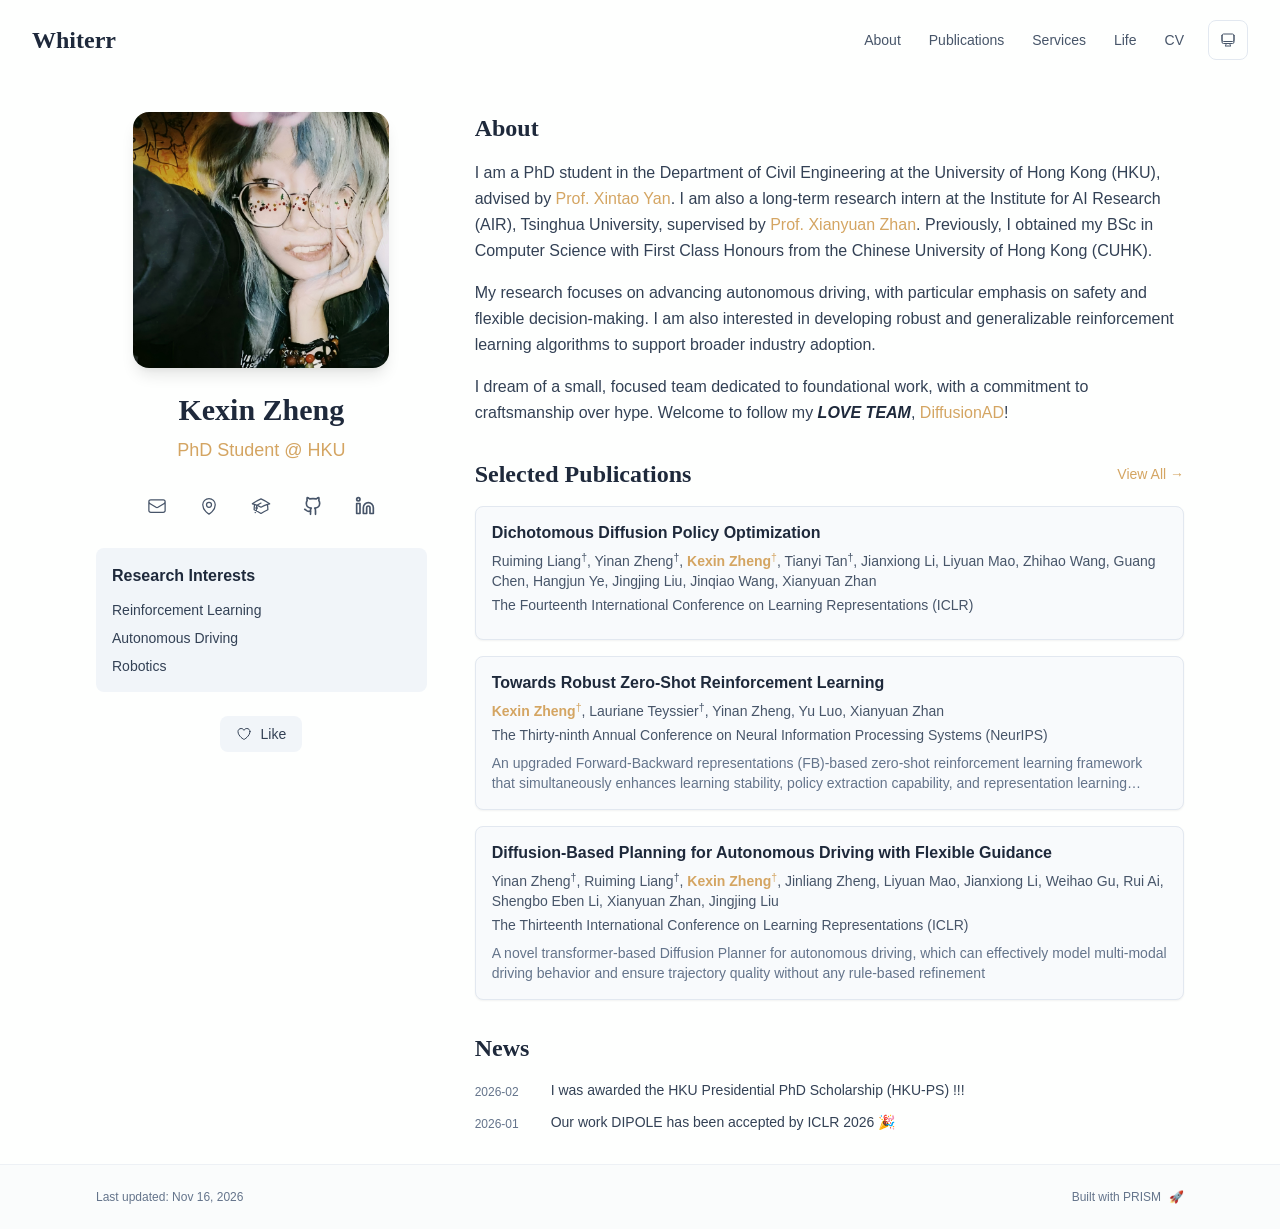
==== index.html @ 8adaeffc "init" ====
<!DOCTYPE html><html lang="en" class="scroll-smooth"><head><meta charSet="utf-8"/><meta name="viewport" content="width=device-width, initial-scale=1"/><link rel="preload" as="image" href="/bio.jpg"/><link rel="stylesheet" href="/_next/static/css/f048260d6eb30229.css" data-precedence="next"/><link rel="preload" as="script" fetchPriority="low" href="/_next/static/chunks/webpack-679b75d1c4c2027c.js"/><script src="/_next/static/chunks/4bd1b696-70b6d399998de86a.js" async=""></script><script src="/_next/static/chunks/684-5aaa8290a129f299.js" async=""></script><script src="/_next/static/chunks/main-app-18725a5e8043c5b7.js" async=""></script><script src="/_next/static/chunks/461-a9a5d7b05a71d978.js" async=""></script><script src="/_next/static/chunks/874-6cc630662f3664af.js" async=""></script><script src="/_next/static/chunks/291-e39730cc9327e39b.js" async=""></script><script src="/_next/static/chunks/app/layout-f47ed4cefe265c3a.js" async=""></script><script src="/_next/static/chunks/178-595a94b9af1e67b5.js" async=""></script><script src="/_next/static/chunks/748-bab9e6c54371ac96.js" async=""></script><script src="/_next/static/chunks/app/page-bff15edcacf4b5e6.js" async=""></script><link rel="icon" href="/kkd.jpg" type="image/svg+xml"/><link rel="dns-prefetch" href="https://jialeliu.com"/><link rel="preconnect" href="https://jialeliu.com" crossorigin=""/><link rel="preload" as="font" type="font/woff2" href="https://jialeliu.com/fonts/georgiab.woff2" crossorigin=""/><script>
              try {
                const theme = localStorage.getItem('theme-storage');
                const parsed = theme ? JSON.parse(theme) : null;
                const setting = parsed?.state?.theme || 'system';
                const prefersDark = typeof window !== 'undefined' && window.matchMedia && window.matchMedia('(prefers-color-scheme: dark)').matches;
                const effective = setting === 'dark' ? 'dark' : (setting === 'light' ? 'light' : (prefersDark ? 'dark' : 'light'));
                var root = document.documentElement;
                root.classList.add(effective);
                root.setAttribute('data-theme', effective);
              } catch (e) {
                var root = document.documentElement;
                root.classList.add('light');
                root.setAttribute('data-theme', 'light');
              }
            </script><script>
    try {
      const cfg = {"enabled":false,"locales":["en"],"defaultLocale":"en","mode":"fixed","fixedLocale":"en","persist":false,"switcher":false,"labels":{"en":"English"}};
      const storageKey = 'locale-storage';
      const normalize = (value) => typeof value === 'string' ? value.trim().replace('_', '-').toLowerCase() : '';
      const matchLocale = (candidate) => {
        const normalized = normalize(candidate);
        if (!normalized) return null;
        if (cfg.locales.includes(normalized)) return normalized;
        const language = normalized.split('-')[0];
        if (cfg.locales.includes(language)) return language;
        return null;
      };

      let resolved = null;

      if (!cfg.enabled) {
        resolved = cfg.defaultLocale;
      } else if (cfg.persist) {
        resolved = matchLocale(localStorage.getItem(storageKey));
      }

      if (!resolved) {
        if (cfg.mode === 'fixed') {
          resolved = cfg.fixedLocale;
        } else {
          resolved = matchLocale(navigator.language);
        }
      }

      if (!resolved) {
        resolved = cfg.defaultLocale;
      }

      const root = document.documentElement;
      root.lang = resolved;
      root.setAttribute('data-locale', resolved);

      if (cfg.persist) {
        localStorage.setItem(storageKey, resolved);
      }
    } catch (e) {
      const root = document.documentElement;
      root.lang = 'en';
      root.setAttribute('data-locale', 'en');
    }
  </script><title>Whiterr</title><meta name="description" content="PhD student @ HKU."/><meta name="author" content="Kexin Zheng"/><meta name="keywords" content="Kexin Zheng,PhD,Research,"/><meta name="creator" content="Kexin Zheng"/><meta name="publisher" content="Kexin Zheng"/><meta property="og:title" content="Whiterr"/><meta property="og:description" content="PhD student @ HKU."/><meta property="og:site_name" content="Kexin Zheng&#x27;s Academic Website"/><meta property="og:locale" content="en_US"/><meta property="og:type" content="website"/><meta name="twitter:card" content="summary"/><meta name="twitter:title" content="Whiterr"/><meta name="twitter:description" content="PhD student @ HKU."/><link rel="icon" href="/kkd.jpg"/><script>document.querySelectorAll('body link[rel="icon"], body link[rel="apple-touch-icon"]').forEach(el => document.head.appendChild(el))</script><script src="/_next/static/chunks/polyfills-42372ed130431b0a.js" noModule=""></script></head><body class="font-sans antialiased"><div style="visibility:hidden"><nav class="fixed top-0 left-0 right-0 z-50" data-headlessui-state=""><div class="transition-all duration-300 ease-out bg-transparent" style="transform:translateY(-100px)"><div class="max-w-7xl mx-auto px-4 sm:px-6 lg:px-8"><div class="flex justify-between items-center h-16 lg:h-20"><div class="flex-shrink-0" tabindex="0"><a class="text-xl lg:text-2xl font-serif font-semibold text-primary hover:text-accent transition-colors duration-200" href="/">Whiterr</a></div><div class="hidden lg:block"><div class="ml-10 flex items-center space-x-3"><div class="relative flex items-baseline space-x-1"><a data-nav-href="/" class="relative px-3 py-2 text-sm font-medium rounded-lg transition-colors duration-150 text-primary" href="/">About</a><a data-nav-href="/publications" class="relative px-3 py-2 text-sm font-medium rounded-lg transition-colors duration-150 text-neutral-600" href="/publications/">Publications</a><a data-nav-href="/services" class="relative px-3 py-2 text-sm font-medium rounded-lg transition-colors duration-150 text-neutral-600" href="/services/">Services</a><a data-nav-href="/life" class="relative px-3 py-2 text-sm font-medium rounded-lg transition-colors duration-150 text-neutral-600" href="/life/">Life</a><a data-nav-href="/cv" class="relative px-3 py-2 text-sm font-medium rounded-lg transition-colors duration-150 text-neutral-600" href="/cv/">CV</a></div><div class="flex items-center justify-center w-10 h-10 rounded-lg border border-neutral-200 dark:border-[rgba(148,163,184,0.24)] bg-background dark:bg-neutral-800"><div class="w-4 h-4 rounded-full bg-neutral-300 animate-pulse"></div></div></div></div><div class="lg:hidden flex items-center space-x-2"><div class="flex items-center justify-center w-10 h-10 rounded-lg border border-neutral-200 dark:border-[rgba(148,163,184,0.24)] bg-background dark:bg-neutral-800"><div class="w-4 h-4 rounded-full bg-neutral-300 animate-pulse"></div></div><button class="inline-flex items-center justify-center p-2 rounded-md text-neutral-600 hover:text-primary hover:bg-neutral-100 dark:hover:bg-neutral-800 focus:outline-none focus:ring-2 focus:ring-inset focus:ring-accent transition-colors duration-200" id="headlessui-disclosure-button-«R7pdb»" type="button" aria-expanded="false" data-headlessui-state=""><span class="sr-only">Open main menu</span><div><svg xmlns="http://www.w3.org/2000/svg" fill="none" viewBox="0 0 24 24" stroke-width="1.5" stroke="currentColor" aria-hidden="true" data-slot="icon" class="block h-6 w-6"><path stroke-linecap="round" stroke-linejoin="round" d="M3.75 6.75h16.5M3.75 12h16.5m-16.5 5.25h16.5"></path></svg></div></button></div></div></div></div></nav><main class="min-h-screen pt-16 lg:pt-20"><div class="max-w-6xl mx-auto px-4 sm:px-6 lg:px-8 py-8 bg-background min-h-screen"><div class="grid grid-cols-1 lg:grid-cols-3 gap-12"><div class="lg:col-span-1"><div class="sticky top-8" style="opacity:0;transform:translateY(20px)"><div class="w-64 h-64 mx-auto mb-6 rounded-2xl overflow-hidden shadow-lg hover:shadow-xl transition-all duration-200 hover:scale-105"><img alt="Kexin Zheng" width="256" height="256" decoding="async" data-nimg="1" class="w-full h-full object-cover object-[32%_center]" style="color:transparent" src="/bio.jpg"/></div><div class="text-center mb-6"><h1 class="text-3xl font-serif font-bold text-primary mb-2">Kexin Zheng</h1><p class="text-lg text-accent font-medium mb-1">PhD Student @ HKU</p><p class="text-neutral-600 mb-2"></p></div><div class="flex flex-wrap justify-center gap-3 sm:gap-4 mb-6 relative px-2"><div class="relative"><button class="p-2 sm:p-2 transition-colors duration-200 text-neutral-600 dark:text-neutral-400 hover:text-accent" aria-label="Email"><svg xmlns="http://www.w3.org/2000/svg" fill="none" viewBox="0 0 24 24" stroke-width="1.5" stroke="currentColor" aria-hidden="true" data-slot="icon" class="h-5 w-5"><path stroke-linecap="round" stroke-linejoin="round" d="M21.75 6.75v10.5a2.25 2.25 0 0 1-2.25 2.25h-15a2.25 2.25 0 0 1-2.25-2.25V6.75m19.5 0A2.25 2.25 0 0 0 19.5 4.5h-15a2.25 2.25 0 0 0-2.25 2.25m19.5 0v.243a2.25 2.25 0 0 1-1.07 1.916l-7.5 4.615a2.25 2.25 0 0 1-2.36 0L3.32 8.91a2.25 2.25 0 0 1-1.07-1.916V6.75"></path></svg></button></div><div class="relative"><button class="p-2 sm:p-2 transition-colors duration-200 text-neutral-600 dark:text-neutral-400 hover:text-accent" aria-label="Location"><svg xmlns="http://www.w3.org/2000/svg" fill="none" viewBox="0 0 24 24" stroke-width="1.5" stroke="currentColor" aria-hidden="true" data-slot="icon" class="h-5 w-5"><path stroke-linecap="round" stroke-linejoin="round" d="M15 10.5a3 3 0 1 1-6 0 3 3 0 0 1 6 0Z"></path><path stroke-linecap="round" stroke-linejoin="round" d="M19.5 10.5c0 7.142-7.5 11.25-7.5 11.25S4.5 17.642 4.5 10.5a7.5 7.5 0 1 1 15 0Z"></path></svg></button></div><a href="https://scholar.google.com/citations?hl=en&amp;user=aIaHPOQAAAAJ" target="_blank" rel="noopener noreferrer" class="p-2 sm:p-2 text-neutral-600 dark:text-neutral-400 hover:text-accent transition-colors duration-200" aria-label="Google Scholar"><svg xmlns="http://www.w3.org/2000/svg" fill="none" viewBox="0 0 24 24" stroke-width="1.5" stroke="currentColor" aria-hidden="true" data-slot="icon" class="h-5 w-5"><path stroke-linecap="round" stroke-linejoin="round" d="M4.26 10.147a60.438 60.438 0 0 0-.491 6.347A48.62 48.62 0 0 1 12 20.904a48.62 48.62 0 0 1 8.232-4.41 60.46 60.46 0 0 0-.491-6.347m-15.482 0a50.636 50.636 0 0 0-2.658-.813A59.906 59.906 0 0 1 12 3.493a59.903 59.903 0 0 1 10.399 5.84c-.896.248-1.783.52-2.658.814m-15.482 0A50.717 50.717 0 0 1 12 13.489a50.702 50.702 0 0 1 7.74-3.342M6.75 15a.75.75 0 1 0 0-1.5.75.75 0 0 0 0 1.5Zm0 0v-3.675A55.378 55.378 0 0 1 12 8.443m-7.007 11.55A5.981 5.981 0 0 0 6.75 15.75v-1.5"></path></svg></a><a href="https://github.com/Whiterrrrr" target="_blank" rel="noopener noreferrer" class="p-2 sm:p-2 text-neutral-600 dark:text-neutral-400 hover:text-accent transition-colors duration-200" aria-label="GitHub"><svg xmlns="http://www.w3.org/2000/svg" width="24" height="24" viewBox="0 0 24 24" fill="none" stroke="currentColor" stroke-width="2" stroke-linecap="round" stroke-linejoin="round" class="lucide lucide-github h-5 w-5" aria-hidden="true"><path d="M15 22v-4a4.8 4.8 0 0 0-1-3.5c3 0 6-2 6-5.5.08-1.25-.27-2.48-1-3.5.28-1.15.28-2.35 0-3.5 0 0-1 0-3 1.5-2.64-.5-5.36-.5-8 0C6 2 5 2 5 2c-.3 1.15-.3 2.35 0 3.5A5.403 5.403 0 0 0 4 9c0 3.5 3 5.5 6 5.5-.39.49-.68 1.05-.85 1.65-.17.6-.22 1.23-.15 1.85v4"></path><path d="M9 18c-4.51 2-5-2-7-2"></path></svg></a><a href="https://www.linkedin.com/in/kexin-zheng-934a41242" target="_blank" rel="noopener noreferrer" class="p-2 sm:p-2 text-neutral-600 dark:text-neutral-400 hover:text-accent transition-colors duration-200" aria-label="LinkedIn"><svg xmlns="http://www.w3.org/2000/svg" width="24" height="24" viewBox="0 0 24 24" fill="none" stroke="currentColor" stroke-width="2" stroke-linecap="round" stroke-linejoin="round" class="lucide lucide-linkedin h-5 w-5" aria-hidden="true"><path d="M16 8a6 6 0 0 1 6 6v7h-4v-7a2 2 0 0 0-2-2 2 2 0 0 0-2 2v7h-4v-7a6 6 0 0 1 6-6z"></path><rect width="4" height="12" x="2" y="9"></rect><circle cx="4" cy="4" r="2"></circle></svg></a></div><div class="bg-neutral-100 dark:bg-neutral-800 rounded-lg p-4 mb-6 hover:shadow-lg transition-all duration-200 hover:scale-[1.02]"><h3 class="font-semibold text-primary mb-3">Research Interests</h3><div class="space-y-2 text-sm text-neutral-700 dark:text-neutral-500"><div>Reinforcement Learning</div><div>Autonomous Driving</div><div>Robotics</div></div></div><div class="flex justify-center"><div class="relative"><button class="flex items-center space-x-2 px-4 py-2 rounded-lg font-medium text-sm transition-all duration-200 bg-neutral-100 dark:bg-neutral-800 text-neutral-700 dark:text-neutral-500 hover:bg-red-50 dark:hover:bg-red-900/20 hover:text-red-600 dark:hover:text-red-400 cursor-pointer" tabindex="0"><svg xmlns="http://www.w3.org/2000/svg" fill="none" viewBox="0 0 24 24" stroke-width="1.5" stroke="currentColor" aria-hidden="true" data-slot="icon" class="h-4 w-4"><path stroke-linecap="round" stroke-linejoin="round" d="M21 8.25c0-2.485-2.099-4.5-4.688-4.5-1.935 0-3.597 1.126-4.312 2.733-.715-1.607-2.377-2.733-4.313-2.733C5.1 3.75 3 5.765 3 8.25c0 7.22 9 12 9 12s9-4.78 9-12Z"></path></svg><span>Like</span></button></div></div></div></div><div class="lg:col-span-2 space-y-8"><section id="about" class="scroll-mt-24 space-y-8"><section style="opacity:0;transform:translateY(20px)"><h2 class="text-2xl font-serif font-bold text-primary mb-4">About</h2><div class="text-neutral-700 dark:text-neutral-600 leading-relaxed"><p class="mb-4 last:mb-0">I am a PhD student in the Department of Civil Engineering at the University of Hong Kong (HKU), advised by <a href="https://www.civil.hku.hk/pp-yanxt.html" node="[object Object]" target="_blank" rel="noopener noreferrer" class="text-accent font-medium transition-all duration-200 rounded hover:bg-accent/10 hover:shadow-sm">Prof. Xintao Yan</a>. I am also a long-term research intern at the Institute for AI Research (AIR), Tsinghua University, supervised by <a href="https://air-dream.netlify.app/author/xianyuan-zhan/" node="[object Object]" target="_blank" rel="noopener noreferrer" class="text-accent font-medium transition-all duration-200 rounded hover:bg-accent/10 hover:shadow-sm">Prof. Xianyuan Zhan</a>. Previously, I obtained my BSc in Computer Science with First Class Honours from the Chinese University of Hong Kong (CUHK).</p>
<p class="mb-4 last:mb-0">My research focuses on advancing autonomous driving, with particular emphasis on safety and flexible decision-making. I am also interested in developing robust and generalizable reinforcement learning algorithms to support broader industry adoption.</p>
<p class="mb-4 last:mb-0">I dream of a small, focused team dedicated to foundational work, with a commitment to craftsmanship over hype. Welcome to follow my <em class="italic text-neutral-600 dark:text-neutral-500"><strong class="font-semibold text-primary">LOVE TEAM</strong></em>, <a href="https://github.com/DiffusionAD" node="[object Object]" target="_blank" rel="noopener noreferrer" class="text-accent font-medium transition-all duration-200 rounded hover:bg-accent/10 hover:shadow-sm">DiffusionAD</a>!</p></div></section><section style="opacity:0;transform:translateY(20px)"><div class="flex items-center justify-between mb-4"><h2 class="text-2xl font-serif font-bold text-primary">Selected Publications</h2><a class="text-accent hover:text-accent-dark text-sm font-medium transition-all duration-200 rounded hover:bg-accent/10 hover:shadow-sm" href="/publications/">View All<!-- --> →</a></div><div class="space-y-4"><div class="bg-neutral-50 dark:bg-neutral-800 p-4 rounded-lg shadow-sm border border-neutral-200 dark:border-[rgba(148,163,184,0.24)] hover:shadow-lg transition-all duration-200 hover:scale-[1.02]" style="opacity:0;transform:translateY(20px)"><h3 class="font-semibold text-primary mb-2 leading-tight">Dichotomous Diffusion Policy Optimization</h3><p class="text-sm text-neutral-600 dark:text-neutral-500 mb-1"><span><span class=" ">Ruiming Liang</span><sup class="ml-0 text-neutral-600 dark:text-neutral-500">†</sup>, </span><span><span class=" ">Yinan Zheng</span><sup class="ml-0 text-neutral-600 dark:text-neutral-500">†</sup>, </span><span><span class="font-semibold text-accent ">Kexin Zheng</span><sup class="ml-0 text-accent">†</sup>, </span><span><span class=" ">Tianyi Tan</span><sup class="ml-0 text-neutral-600 dark:text-neutral-500">†</sup>, </span><span><span class=" ">Jianxiong Li</span>, </span><span><span class=" ">Liyuan Mao</span>, </span><span><span class=" ">Zhihao Wang</span>, </span><span><span class=" ">Guang Chen</span>, </span><span><span class=" ">Hangjun Ye</span>, </span><span><span class=" ">Jingjing Liu</span>, </span><span><span class=" ">Jinqiao Wang</span>, </span><span><span class=" ">Xianyuan Zhan</span></span></p><p class="text-sm text-neutral-600 dark:text-neutral-500 mb-2">The Fourteenth International Conference on Learning Representations (ICLR)</p></div><div class="bg-neutral-50 dark:bg-neutral-800 p-4 rounded-lg shadow-sm border border-neutral-200 dark:border-[rgba(148,163,184,0.24)] hover:shadow-lg transition-all duration-200 hover:scale-[1.02]" style="opacity:0;transform:translateY(20px)"><h3 class="font-semibold text-primary mb-2 leading-tight">Towards Robust Zero-Shot Reinforcement Learning</h3><p class="text-sm text-neutral-600 dark:text-neutral-500 mb-1"><span><span class="font-semibold text-accent ">Kexin Zheng</span><sup class="ml-0 text-accent">†</sup>, </span><span><span class=" ">Lauriane Teyssier</span><sup class="ml-0 text-neutral-600 dark:text-neutral-500">†</sup>, </span><span><span class=" ">Yinan Zheng</span>, </span><span><span class=" ">Yu Luo</span>, </span><span><span class=" ">Xianyuan Zhan</span></span></p><p class="text-sm text-neutral-600 dark:text-neutral-500 mb-2">The Thirty-ninth Annual Conference on Neural Information Processing Systems (NeurIPS)</p><p class="text-sm text-neutral-500 dark:text-neutral-500 line-clamp-2">An upgraded Forward-Backward representations (FB)-based zero-shot reinforcement learning framework that simultaneously enhances learning stability, policy extraction capability, and representation learning quality.</p></div><div class="bg-neutral-50 dark:bg-neutral-800 p-4 rounded-lg shadow-sm border border-neutral-200 dark:border-[rgba(148,163,184,0.24)] hover:shadow-lg transition-all duration-200 hover:scale-[1.02]" style="opacity:0;transform:translateY(20px)"><h3 class="font-semibold text-primary mb-2 leading-tight">Diffusion-Based Planning for Autonomous Driving with Flexible Guidance</h3><p class="text-sm text-neutral-600 dark:text-neutral-500 mb-1"><span><span class=" ">Yinan Zheng</span><sup class="ml-0 text-neutral-600 dark:text-neutral-500">†</sup>, </span><span><span class=" ">Ruiming Liang</span><sup class="ml-0 text-neutral-600 dark:text-neutral-500">†</sup>, </span><span><span class="font-semibold text-accent ">Kexin Zheng</span><sup class="ml-0 text-accent">†</sup>, </span><span><span class=" ">Jinliang Zheng</span>, </span><span><span class=" ">Liyuan Mao</span>, </span><span><span class=" ">Jianxiong Li</span>, </span><span><span class=" ">Weihao Gu</span>, </span><span><span class=" ">Rui Ai</span>, </span><span><span class=" ">Shengbo Eben Li</span>, </span><span><span class=" ">Xianyuan Zhan</span>, </span><span><span class=" ">Jingjing Liu</span></span></p><p class="text-sm text-neutral-600 dark:text-neutral-500 mb-2">The Thirteenth International Conference on Learning Representations (ICLR)</p><p class="text-sm text-neutral-500 dark:text-neutral-500 line-clamp-2">A novel transformer-based Diffusion Planner for autonomous driving, which can effectively model multi-modal driving behavior and ensure trajectory quality without any rule-based refinement</p></div></div></section><section style="opacity:0;transform:translateY(20px)"><h2 class="text-2xl font-serif font-bold text-primary mb-4">News</h2><div class="space-y-3"><div class="flex items-start space-x-3"><span class="text-xs text-neutral-500 mt-1 w-16 flex-shrink-0">2026-02</span><p class="text-sm text-neutral-700">I was awarded the HKU Presidential PhD Scholarship (HKU-PS) !!!</p></div><div class="flex items-start space-x-3"><span class="text-xs text-neutral-500 mt-1 w-16 flex-shrink-0">2026-01</span><p class="text-sm text-neutral-700">Our work DIPOLE has been accepted by ICLR 2026 🎉</p></div></div></section></section></div></div></div><!--$--><!--/$--><!--$--><!--/$--></main><footer class="border-t border-neutral-200/50 bg-neutral-50/50 dark:bg-neutral-900/50 dark:border-neutral-700/50"><div class="max-w-6xl mx-auto px-4 sm:px-6 lg:px-8 py-6"><div class="flex flex-col sm:flex-row justify-between items-center gap-2"><p class="text-xs text-neutral-500">Last updated<!-- -->: <!-- -->Nov 16, 2026</p><p class="text-xs text-neutral-500 flex items-center"><a href="https://github.com/xyjoey/PRISM" target="_blank" rel="noopener noreferrer">Built with PRISM</a><span class="ml-2">🚀</span></p></div></div></footer></div><script src="/_next/static/chunks/webpack-679b75d1c4c2027c.js" async=""></script><script>(self.__next_f=self.__next_f||[]).push([0])</script><script>self.__next_f.push([1,"1:\"$Sreact.fragment\"\n3:I[3719,[\"461\",\"static/chunks/461-a9a5d7b05a71d978.js\",\"874\",\"static/chunks/874-6cc630662f3664af.js\",\"291\",\"static/chunks/291-e39730cc9327e39b.js\",\"177\",\"static/chunks/app/layout-f47ed4cefe265c3a.js\"],\"ThemeProvider\"]\n4:I[310,[\"461\",\"static/chunks/461-a9a5d7b05a71d978.js\",\"874\",\"static/chunks/874-6cc630662f3664af.js\",\"291\",\"static/chunks/291-e39730cc9327e39b.js\",\"177\",\"static/chunks/app/layout-f47ed4cefe265c3a.js\"],\"LocaleProvider\"]\n5:I[4574,[\"461\",\"static/chunks/461-a9a5d7b05a71d978.js\",\"874\",\"static/chunks/874-6cc630662f3664af.js\",\"291\",\"static/chunks/291-e39730cc9327e39b.js\",\"177\",\"static/chunks/app/layout-f47ed4cefe265c3a.js\"],\"default\"]\n6:I[7555,[],\"\"]\n7:I[1295,[],\"\"]\n8:I[2548,[\"461\",\"static/chunks/461-a9a5d7b05a71d978.js\",\"874\",\"static/chunks/874-6cc630662f3664af.js\",\"291\",\"static/chunks/291-e39730cc9327e39b.js\",\"177\",\"static/chunks/app/layout-f47ed4cefe265c3a.js\"],\"default\"]\n9:I[6613,[\"461\",\"static/chunks/461-a9a5d7b05a71d978.js\",\"178\",\"static/chunks/178-595a94b9af1e67b5.js\",\"874\",\"static/chunks/874-6cc630662f3664af.js\",\"748\",\"static/chunks/748-bab9e6c54371ac96.js\",\"974\",\"static/chunks/app/page-bff15edcacf4b5e6.js\"],\"default\"]\na:I[9665,[],\"MetadataBoundary\"]\nc:I[9665,[],\"OutletBoundary\"]\nf:I[4911,[],\"AsyncMetadataOutlet\"]\n11:I[9665,[],\"ViewportBoundary\"]\n13:I[6614,[],\"\"]\n:HL[\"/_next/static/css/f048260d6eb30229.css\",\"style\"]\n2:T5c8,\n    try {\n      const cfg = {\"enabled\":false,\"locales\":[\"en\"],\"defaultLocale\":\"en\",\"mode\":\"fixed\",\"fixedLocale\":\"en\",\"persist\":false,\"switcher\":false,\"labels\":{\"en\":\"English\"}};\n      const storageKey = 'locale-storage';\n      const normalize = (value) =\u003e typeof value === 'string' ? value.trim().replace('_', '-').toLowerCase() : '';\n      const matchLocale = (candidate) =\u003e {\n        const normalized = normalize(candidate);\n        if (!normalized) return null;\n        if (cfg.locales.includes(normalized)) return normalized;\n        const language = normalized.split('-')[0];\n        if (cfg.locales.includes(language)) return language;\n        return null;\n  "])</script><script>self.__next_f.push([1,"    };\n\n      let resolved = null;\n\n      if (!cfg.enabled) {\n        resolved = cfg.defaultLocale;\n      } else if (cfg.persist) {\n        resolved = matchLocale(localStorage.getItem(storageKey));\n      }\n\n      if (!resolved) {\n        if (cfg.mode === 'fixed') {\n          resolved = cfg.fixedLocale;\n        } else {\n          resolved = matchLocale(navigator.language);\n        }\n      }\n\n      if (!resolved) {\n        resolved = cfg.defaultLocale;\n      }\n\n      const root = document.documentElement;\n      root.lang = resolved;\n      root.setAttribute('data-locale', resolved);\n\n      if (cfg.persist) {\n        localStorage.setItem(storageKey, resolved);\n      }\n    } catch (e) {\n      const root = document.documentElement;\n      root.lang = 'en';\n      root.setAttribute('data-locale', 'en');\n    }\n  "])</script><script>self.__next_f.push([1,"0:{\"P\":null,\"b\":\"N3a8icd1mo_LZpWE7-4wJ\",\"p\":\"\",\"c\":[\"\",\"\"],\"i\":false,\"f\":[[[\"\",{\"children\":[\"__PAGE__\",{}]},\"$undefined\",\"$undefined\",true],[\"\",[\"$\",\"$1\",\"c\",{\"children\":[[[\"$\",\"link\",\"0\",{\"rel\":\"stylesheet\",\"href\":\"/_next/static/css/f048260d6eb30229.css\",\"precedence\":\"next\",\"crossOrigin\":\"$undefined\",\"nonce\":\"$undefined\"}]],[\"$\",\"html\",null,{\"lang\":\"en\",\"className\":\"scroll-smooth\",\"suppressHydrationWarning\":true,\"children\":[[\"$\",\"head\",null,{\"children\":[[\"$\",\"link\",null,{\"rel\":\"icon\",\"href\":\"/kkd.jpg\",\"type\":\"image/svg+xml\"}],[\"$\",\"link\",null,{\"rel\":\"dns-prefetch\",\"href\":\"https://jialeliu.com\"}],[\"$\",\"link\",null,{\"rel\":\"preconnect\",\"href\":\"https://jialeliu.com\",\"crossOrigin\":\"\"}],[\"$\",\"link\",null,{\"rel\":\"preload\",\"as\":\"font\",\"type\":\"font/woff2\",\"href\":\"https://jialeliu.com/fonts/georgiab.woff2\",\"crossOrigin\":\"\"}],[\"$\",\"script\",null,{\"dangerouslySetInnerHTML\":{\"__html\":\"\\n              try {\\n                const theme = localStorage.getItem('theme-storage');\\n                const parsed = theme ? JSON.parse(theme) : null;\\n                const setting = parsed?.state?.theme || 'system';\\n                const prefersDark = typeof window !== 'undefined' \u0026\u0026 window.matchMedia \u0026\u0026 window.matchMedia('(prefers-color-scheme: dark)').matches;\\n                const effective = setting === 'dark' ? 'dark' : (setting === 'light' ? 'light' : (prefersDark ? 'dark' : 'light'));\\n                var root = document.documentElement;\\n                root.classList.add(effective);\\n                root.setAttribute('data-theme', effective);\\n              } catch (e) {\\n                var root = document.documentElement;\\n                root.classList.add('light');\\n                root.setAttribute('data-theme', 'light');\\n              }\\n            \"}}],[\"$\",\"script\",null,{\"dangerouslySetInnerHTML\":{\"__html\":\"$2\"}}]]}],[\"$\",\"body\",null,{\"className\":\"font-sans antialiased\",\"children\":[\"$\",\"$L3\",null,{\"children\":[\"$\",\"$L4\",null,{\"config\":{\"enabled\":false,\"locales\":[\"en\"],\"defaultLocale\":\"en\",\"mode\":\"fixed\",\"fixedLocale\":\"en\",\"persist\":false,\"switcher\":false,\"labels\":{\"en\":\"English\"}},\"children\":[[\"$\",\"$L5\",null,{\"items\":[{\"title\":\"About\",\"type\":\"page\",\"target\":\"about\",\"href\":\"/\"},{\"title\":\"Publications\",\"type\":\"page\",\"target\":\"publications\",\"href\":\"/publications\"},{\"title\":\"Services\",\"type\":\"page\",\"target\":\"services\",\"href\":\"/services\"},{\"title\":\"Life\",\"type\":\"page\",\"target\":\"life\",\"href\":\"/life\"},{\"title\":\"CV\",\"type\":\"page\",\"target\":\"cv\",\"href\":\"/cv\"}],\"siteTitle\":\"Whiterr\",\"enableOnePageMode\":false,\"i18n\":\"$0:f:0:1:1:props:children:1:props:children:1:props:children:props:children:props:config\",\"itemsByLocale\":{\"en\":[{\"title\":\"About\",\"type\":\"page\",\"target\":\"about\",\"href\":\"/\"},{\"title\":\"Publications\",\"type\":\"page\",\"target\":\"publications\",\"href\":\"/publications\"},{\"title\":\"Services\",\"type\":\"page\",\"target\":\"services\",\"href\":\"/services\"},{\"title\":\"Life\",\"type\":\"page\",\"target\":\"life\",\"href\":\"/life\"},{\"title\":\"CV\",\"type\":\"page\",\"target\":\"cv\",\"href\":\"/cv\"}]},\"siteTitleByLocale\":{\"en\":\"Whiterr\"}}],[\"$\",\"main\",null,{\"className\":\"min-h-screen pt-16 lg:pt-20\",\"children\":[\"$\",\"$L6\",null,{\"parallelRouterKey\":\"children\",\"error\":\"$undefined\",\"errorStyles\":\"$undefined\",\"errorScripts\":\"$undefined\",\"template\":[\"$\",\"$L7\",null,{}],\"templateStyles\":\"$undefined\",\"templateScripts\":\"$undefined\",\"notFound\":[[[\"$\",\"title\",null,{\"children\":\"404: This page could not be found.\"}],[\"$\",\"div\",null,{\"style\":{\"fontFamily\":\"system-ui,\\\"Segoe UI\\\",Roboto,Helvetica,Arial,sans-serif,\\\"Apple Color Emoji\\\",\\\"Segoe UI Emoji\\\"\",\"height\":\"100vh\",\"textAlign\":\"center\",\"display\":\"flex\",\"flexDirection\":\"column\",\"alignItems\":\"center\",\"justifyContent\":\"center\"},\"children\":[\"$\",\"div\",null,{\"children\":[[\"$\",\"style\",null,{\"dangerouslySetInnerHTML\":{\"__html\":\"body{color:#000;background:#fff;margin:0}.next-error-h1{border-right:1px solid rgba(0,0,0,.3)}@media (prefers-color-scheme:dark){body{color:#fff;background:#000}.next-error-h1{border-right:1px solid rgba(255,255,255,.3)}}\"}}],[\"$\",\"h1\",null,{\"className\":\"next-error-h1\",\"style\":{\"display\":\"inline-block\",\"margin\":\"0 20px 0 0\",\"padding\":\"0 23px 0 0\",\"fontSize\":24,\"fontWeight\":500,\"verticalAlign\":\"top\",\"lineHeight\":\"49px\"},\"children\":404}],[\"$\",\"div\",null,{\"style\":{\"display\":\"inline-block\"},\"children\":[\"$\",\"h2\",null,{\"style\":{\"fontSize\":14,\"fontWeight\":400,\"lineHeight\":\"49px\",\"margin\":0},\"children\":\"This page could not be found.\"}]}]]}]}]],[]],\"forbidden\":\"$undefined\",\"unauthorized\":\"$undefined\"}]}],[\"$\",\"$L8\",null,{\"lastUpdated\":\"Nov 16, 2026\",\"lastUpdatedByLocale\":{\"en\":\"Nov 16, 2026\"},\"defaultLocale\":\"en\"}]]}]}]}]]}]]}],{\"children\":[\"__PAGE__\",[\"$\",\"$1\",\"c\",{\"children\":[[\"$\",\"$L9\",null,{\"dataByLocale\":{\"en\":{\"author\":{\"name\":\"Kexin Zheng\",\"title\":\"PhD Student @ HKU\",\"avatar\":\"/bio.jpg\"},\"social\":{\"email\":\"whiterr@link.cuhk.edu.hk\",\"location\":\"Hong Kong SAR\",\"location_details\":[\"HW @ HKU, Hong Kong SAR\",\"AIR @ THU, Beijing\"],\"google_scholar\":\"https://scholar.google.com/citations?hl=en\u0026user=aIaHPOQAAAAJ\",\"github\":\"https://github.com/Whiterrrrr\",\"linkedin\":\"https://www.linkedin.com/in/kexin-zheng-934a41242\"},\"features\":{\"enable_likes\":true,\"enable_one_page_mode\":false},\"enableOnePageMode\":false,\"researchInterests\":[\"Reinforcement Learning\",\"Autonomous Driving\",\"Robotics\"],\"pagesToShow\":[{\"type\":\"about\",\"id\":\"about\",\"sections\":[{\"id\":\"about\",\"type\":\"markdown\",\"source\":\"bio.md\",\"title\":\"About\",\"content\":\"I am a PhD student in the Department of Civil Engineering at the University of Hong Kong (HKU), advised by [Prof. Xintao Yan](https://www.civil.hku.hk/pp-yanxt.html). I am also a long-term research intern at the Institute for AI Research (AIR), Tsinghua University, supervised by [Prof. Xianyuan Zhan](https://air-dream.netlify.app/author/xianyuan-zhan/). Previously, I obtained my BSc in Computer Science with First Class Honours from the Chinese University of Hong Kong (CUHK).\\n\\nMy research focuses on advancing autonomous driving, with particular emphasis on safety and flexible decision-making. I am also interested in developing robust and generalizable reinforcement learning algorithms to support broader industry adoption.\\n\\nI dream of a small, focused team dedicated to foundational work, with a commitment to craftsmanship over hype. Welcome to follow my ***LOVE TEAM***, [DiffusionAD](https://github.com/DiffusionAD)!\"},{\"id\":\"featured_publications\",\"type\":\"publications\",\"title\":\"Selected Publications\",\"filter\":\"selected\",\"limit\":5,\"publications\":[{\"id\":\"liang2026dipole\",\"title\":\"Dichotomous Diffusion Policy Optimization\",\"titleNodes\":[{\"type\":\"text\",\"text\":\"Dichotomous Diffusion Policy Optimization\"}],\"authors\":[{\"name\":\"Ruiming Liang\",\"isHighlighted\":false,\"isCorresponding\":true,\"isCoAuthor\":false},{\"name\":\"Yinan Zheng\",\"isHighlighted\":false,\"isCorresponding\":true,\"isCoAuthor\":false},{\"name\":\"Kexin Zheng\",\"isHighlighted\":true,\"isCorresponding\":true,\"isCoAuthor\":false},{\"name\":\"Tianyi Tan\",\"isHighlighted\":false,\"isCorresponding\":true,\"isCoAuthor\":false},{\"name\":\"Jianxiong Li\",\"isHighlighted\":false,\"isCorresponding\":false,\"isCoAuthor\":false},{\"name\":\"Liyuan Mao\",\"isHighlighted\":false,\"isCorresponding\":false,\"isCoAuthor\":false},{\"name\":\"Zhihao Wang\",\"isHighlighted\":false,\"isCorresponding\":false,\"isCoAuthor\":false},{\"name\":\"Guang Chen\",\"isHighlighted\":false,\"isCorresponding\":false,\"isCoAuthor\":false},{\"name\":\"Hangjun Ye\",\"isHighlighted\":false,\"isCorresponding\":false,\"isCoAuthor\":false},{\"name\":\"Jingjing Liu\",\"isHighlighted\":false,\"isCorresponding\":false,\"isCoAuthor\":false},{\"name\":\"Jinqiao Wang\",\"isHighlighted\":false,\"isCorresponding\":false,\"isCoAuthor\":false},{\"name\":\"Xianyuan Zhan\",\"isHighlighted\":false,\"isCorresponding\":false,\"isCoAuthor\":false}],\"year\":2026,\"type\":\"conference\",\"status\":\"published\",\"tags\":[],\"keywords\":\"$0:f:0:1:2:children:1:props:children:0:props:dataByLocale:en:pagesToShow:0:sections:1:publications:0:tags\",\"researchArea\":\"machine-learning\",\"journal\":\"\",\"conference\":\"The Fourteenth International Conference on Learning Representations (ICLR)\",\"abstract\":\"\",\"description\":\"\",\"selected\":true,\"preview\":\"dipole.png\",\"bibtex\":\"@inproceedings{liang2026dipole,\\n  title = {Dichotomous Diffusion Policy Optimization},\\n  author = {Ruiming Liang and Yinan Zheng and Kexin Zheng and Tianyi Tan and Jianxiong Li and Liyuan Mao and Zhihao Wang and Guang Chen and Hangjun Ye and Jingjing Liu and Jinqiao Wang and Xianyuan Zhan},\\n  booktitle = {The Fourteenth International Conference on Learning Representations (ICLR)},\\n  year = {2026}\\n}\"},{\"id\":\"zheng2026towards\",\"title\":\"Towards Robust Zero-Shot Reinforcement Learning\",\"titleNodes\":[{\"type\":\"text\",\"text\":\"Towards Robust Zero-Shot Reinforcement Learning\"}],\"authors\":[{\"name\":\"Kexin Zheng\",\"isHighlighted\":true,\"isCorresponding\":true,\"isCoAuthor\":false},{\"name\":\"Lauriane Teyssier\",\"isHighlighted\":false,\"isCorresponding\":true,\"isCoAuthor\":false},{\"name\":\"Yinan Zheng\",\"isHighlighted\":false,\"isCorresponding\":false,\"isCoAuthor\":false},{\"name\":\"Yu Luo\",\"isHighlighted\":false,\"isCorresponding\":false,\"isCoAuthor\":false},{\"name\":\"Xianyuan Zhan\",\"isHighlighted\":false,\"isCorresponding\":false,\"isCoAuthor\":false}],\"year\":2025,\"type\":\"conference\",\"status\":\"published\",\"tags\":[],\"keywords\":\"$0:f:0:1:2:children:1:props:children:0:props:dataByLocale:en:pagesToShow:0:sections:1:publications:1:tags\",\"researchArea\":\"machine-learning\",\"journal\":\"\",\"conference\":\"The Thirty-ninth Annual Conference on Neural Information Processing Systems (NeurIPS)\",\"code\":\"https://github.com/Whiterrrrr/BREEZE\",\"abstract\":\"\",\"description\":\"An upgraded Forward-Backward representations (FB)-based zero-shot reinforcement learning framework that simultaneously enhances learning stability, policy extraction capability, and representation learning quality.\",\"selected\":true,\"preview\":\"breeze-curves.png\",\"bibtex\":\"@inproceedings{zheng2026towards,\\n  title = {Towards Robust Zero-Shot Reinforcement Learning},\\n  author = {Zheng, Kexin and Teyssier, Lauriane and Zheng, Yinan and Luo, Yu and Zhan, Xianyuan},\\n  booktitle = {The Thirty-ninth Annual Conference on Neural Information Processing Systems (NeurIPS)},\\n  year = {2025}\\n}\"},{\"id\":\"zheng2025diffusionbased\",\"title\":\"Diffusion-Based Planning for Autonomous Driving with Flexible Guidance\",\"titleNodes\":[{\"type\":\"text\",\"text\":\"Diffusion-Based Planning for Autonomous Driving with Flexible Guidance\"}],\"authors\":[{\"name\":\"Yinan Zheng\",\"isHighlighted\":false,\"isCorresponding\":true,\"isCoAuthor\":false},{\"name\":\"Ruiming Liang\",\"isHighlighted\":false,\"isCorresponding\":true,\"isCoAuthor\":false},{\"name\":\"Kexin Zheng\",\"isHighlighted\":true,\"isCorresponding\":true,\"isCoAuthor\":false},{\"name\":\"Jinliang Zheng\",\"isHighlighted\":false,\"isCorresponding\":false,\"isCoAuthor\":false},{\"name\":\"Liyuan Mao\",\"isHighlighted\":false,\"isCorresponding\":false,\"isCoAuthor\":false},{\"name\":\"Jianxiong Li\",\"isHighlighted\":false,\"isCorresponding\":false,\"isCoAuthor\":false},{\"name\":\"Weihao Gu\",\"isHighlighted\":false,\"isCorresponding\":false,\"isCoAuthor\":false},{\"name\":\"Rui Ai\",\"isHighlighted\":false,\"isCorresponding\":false,\"isCoAuthor\":false},{\"name\":\"Shengbo Eben Li\",\"isHighlighted\":false,\"isCorresponding\":false,\"isCoAuthor\":false},{\"name\":\"Xianyuan Zhan\",\"isHighlighted\":false,\"isCorresponding\":false,\"isCoAuthor\":false},{\"name\":\"Jingjing Liu\",\"isHighlighted\":false,\"isCorresponding\":false,\"isCoAuthor\":false}],\"year\":2025,\"type\":\"conference\",\"status\":\"published\",\"tags\":[],\"keywords\":\"$0:f:0:1:2:children:1:props:children:0:props:dataByLocale:en:pagesToShow:0:sections:1:publications:2:tags\",\"researchArea\":\"machine-learning\",\"journal\":\"\",\"conference\":\"The Thirteenth International Conference on Learning Representations (ICLR)\",\"url\":\"https://openreview.net/forum?id=wM2sfVgMDH\",\"code\":\"https://github.com/ZhengYinan-AIR/Diffusion-Planner\",\"abstract\":\"\",\"description\":\"A novel transformer-based Diffusion Planner for autonomous driving, which can effectively model multi-modal driving behavior and ensure trajectory quality without any rule-based refinement\",\"selected\":true,\"preview\":\"diffusion-planner.png\",\"bibtex\":\"@inproceedings{zheng2025diffusionbased,\\n  title = {Diffusion-Based Planning for Autonomous Driving with Flexible Guidance},\\n  author = {Yinan Zheng and Ruiming Liang and Kexin Zheng and Jinliang Zheng and Liyuan Mao and Jianxiong Li and Weihao Gu and Rui Ai and Shengbo Eben Li and Xianyuan Zhan and Jingjing Liu},\\n  booktitle = {The Thirteenth International Conference on Learning Representations (ICLR)},\\n  year = {2025},\\n  url = {https://openreview.net/forum?id=wM2sfVgMDH}\\n}\"}]},{\"id\":\"news\",\"type\":\"list\",\"title\":\"News\",\"source\":\"news.toml\",\"items\":[{\"date\":\"2026-02\",\"content\":\"I was awarded the HKU Presidential PhD Scholarship (HKU-PS) !!!\"},{\"date\":\"2026-01\",\"content\":\"Our work DIPOLE has been accepted by ICLR 2026 🎉\"}]}]}]}},\"defaultLocale\":\"en\"}],[\"$\",\"$La\",null,{\"children\":\"$Lb\"}],null,[\"$\",\"$Lc\",null,{\"children\":[\"$Ld\",\"$Le\",[\"$\",\"$Lf\",null,{\"promise\":\"$@10\"}]]}]]}],{},null,false]},null,false],[\"$\",\"$1\",\"h\",{\"children\":[null,[\"$\",\"$1\",\"P_iQxv0CzpZrP9c6NQGbS\",{\"children\":[[\"$\",\"$L11\",null,{\"children\":\"$L12\"}],null]}],null]}],false]],\"m\":\"$undefined\",\"G\":[\"$13\",\"$undefined\"],\"s\":false,\"S\":true}\n"])</script><script>self.__next_f.push([1,"14:\"$Sreact.suspense\"\n15:I[4911,[],\"AsyncMetadata\"]\nb:[\"$\",\"$14\",null,{\"fallback\":null,\"children\":[\"$\",\"$L15\",null,{\"promise\":\"$@16\"}]}]\n"])</script><script>self.__next_f.push([1,"e:null\n"])</script><script>self.__next_f.push([1,"12:[[\"$\",\"meta\",\"0\",{\"charSet\":\"utf-8\"}],[\"$\",\"meta\",\"1\",{\"name\":\"viewport\",\"content\":\"width=device-width, initial-scale=1\"}]]\nd:null\n"])</script><script>self.__next_f.push([1,"16:{\"metadata\":[[\"$\",\"title\",\"0\",{\"children\":\"Whiterr\"}],[\"$\",\"meta\",\"1\",{\"name\":\"description\",\"content\":\"PhD student @ HKU.\"}],[\"$\",\"meta\",\"2\",{\"name\":\"author\",\"content\":\"Kexin Zheng\"}],[\"$\",\"meta\",\"3\",{\"name\":\"keywords\",\"content\":\"Kexin Zheng,PhD,Research,\"}],[\"$\",\"meta\",\"4\",{\"name\":\"creator\",\"content\":\"Kexin Zheng\"}],[\"$\",\"meta\",\"5\",{\"name\":\"publisher\",\"content\":\"Kexin Zheng\"}],[\"$\",\"meta\",\"6\",{\"property\":\"og:title\",\"content\":\"Whiterr\"}],[\"$\",\"meta\",\"7\",{\"property\":\"og:description\",\"content\":\"PhD student @ HKU.\"}],[\"$\",\"meta\",\"8\",{\"property\":\"og:site_name\",\"content\":\"Kexin Zheng's Academic Website\"}],[\"$\",\"meta\",\"9\",{\"property\":\"og:locale\",\"content\":\"en_US\"}],[\"$\",\"meta\",\"10\",{\"property\":\"og:type\",\"content\":\"website\"}],[\"$\",\"meta\",\"11\",{\"name\":\"twitter:card\",\"content\":\"summary\"}],[\"$\",\"meta\",\"12\",{\"name\":\"twitter:title\",\"content\":\"Whiterr\"}],[\"$\",\"meta\",\"13\",{\"name\":\"twitter:description\",\"content\":\"PhD student @ HKU.\"}],[\"$\",\"link\",\"14\",{\"rel\":\"icon\",\"href\":\"/kkd.jpg\"}]],\"error\":null,\"digest\":\"$undefined\"}\n10:{\"metadata\":\"$16:metadata\",\"error\":null,\"digest\":\"$undefined\"}\n"])</script></body></html>
---- _next/static/css/f048260d6eb30229.css ----
/*! tailwindcss v4.1.10 | MIT License | https://tailwindcss.com */@layer properties{@supports (((-webkit-hyphens:none)) and (not (margin-trim:inline))) or ((-moz-orient:inline) and (not (color:rgb(from red r g b)))){*,::backdrop,:after,:before{--tw-translate-x:0;--tw-translate-y:0;--tw-translate-z:0;--tw-rotate-x:initial;--tw-rotate-y:initial;--tw-rotate-z:initial;--tw-skew-x:initial;--tw-skew-y:initial;--tw-space-y-reverse:0;--tw-space-x-reverse:0;--tw-border-style:solid;--tw-leading:initial;--tw-font-weight:initial;--tw-tracking:initial;--tw-shadow:0 0 #0000;--tw-shadow-color:initial;--tw-shadow-alpha:100%;--tw-inset-shadow:0 0 #0000;--tw-inset-shadow-color:initial;--tw-inset-shadow-alpha:100%;--tw-ring-color:initial;--tw-ring-shadow:0 0 #0000;--tw-inset-ring-color:initial;--tw-inset-ring-shadow:0 0 #0000;--tw-ring-inset:initial;--tw-ring-offset-width:0px;--tw-ring-offset-color:#fff;--tw-ring-offset-shadow:0 0 #0000;--tw-blur:initial;--tw-brightness:initial;--tw-contrast:initial;--tw-grayscale:initial;--tw-hue-rotate:initial;--tw-invert:initial;--tw-opacity:initial;--tw-saturate:initial;--tw-sepia:initial;--tw-drop-shadow:initial;--tw-drop-shadow-color:initial;--tw-drop-shadow-alpha:100%;--tw-drop-shadow-size:initial;--tw-backdrop-blur:initial;--tw-backdrop-brightness:initial;--tw-backdrop-contrast:initial;--tw-backdrop-grayscale:initial;--tw-backdrop-hue-rotate:initial;--tw-backdrop-invert:initial;--tw-backdrop-opacity:initial;--tw-backdrop-saturate:initial;--tw-backdrop-sepia:initial;--tw-duration:initial;--tw-ease:initial;--tw-scale-x:1;--tw-scale-y:1;--tw-scale-z:1}}}@layer theme{:host,:root{--font-sans:"Inter",-apple-system,BlinkMacSystemFont,"Segoe UI",Roboto,sans-serif;--color-red-50:oklch(97.1% .013 17.38);--color-red-400:oklch(70.4% .191 22.216);--color-red-600:oklch(57.7% .245 27.325);--color-red-900:oklch(39.6% .141 25.723);--color-white:#fff;--spacing:.25rem;--container-2xl:42rem;--container-3xl:48rem;--container-4xl:56rem;--container-6xl:72rem;--container-7xl:80rem;--text-xs:.75rem;--text-xs--line-height:calc(1/.75);--text-sm:.875rem;--text-sm--line-height:calc(1.25/.875);--text-base:1rem;--text-base--line-height:calc(1.5/1);--text-lg:1.125rem;--text-lg--line-height:calc(1.75/1.125);--text-xl:1.25rem;--text-xl--line-height:calc(1.75/1.25);--text-2xl:1.5rem;--text-2xl--line-height:calc(2/1.5);--text-3xl:1.875rem;--text-3xl--line-height:calc(2.25/1.875);--text-4xl:2.25rem;--text-4xl--line-height:calc(2.5/2.25);--font-weight-medium:500;--font-weight-semibold:600;--font-weight-bold:700;--leading-tight:1.25;--leading-relaxed:1.625;--radius-md:.375rem;--radius-lg:.5rem;--radius-xl:.75rem;--radius-2xl:1rem;--ease-out:cubic-bezier(0,0,.2,1);--animate-pulse:pulse 2s cubic-bezier(.4,0,.6,1)infinite;--blur-xl:24px;--aspect-video:16/9;--default-transition-duration:.15s;--default-transition-timing-function:cubic-bezier(.4,0,.2,1);--default-font-family:"Inter",-apple-system,BlinkMacSystemFont,"Segoe UI",Roboto,sans-serif;--default-mono-font-family:"SF Mono",Monaco,"Cascadia Code","Roboto Mono",Consolas,"Courier New",monospace;--line-height-normal:1.5;--shadow-glass:0 8px 32px 0 #1f26875e}}@layer base{*,::backdrop,:after,:before{box-sizing:border-box;border:0 solid;margin:0;padding:0}::file-selector-button{box-sizing:border-box;border:0 solid;margin:0;padding:0}:host,html{-webkit-text-size-adjust:100%;tab-size:4;line-height:1.5;font-family:var(--default-font-family,ui-sans-serif,system-ui,sans-serif,"Apple Color Emoji","Segoe UI Emoji","Segoe UI Symbol","Noto Color Emoji");font-feature-settings:var(--default-font-feature-settings,normal);font-variation-settings:var(--default-font-variation-settings,normal);-webkit-tap-highlight-color:transparent}hr{height:0;color:inherit;border-top-width:1px}abbr:where([title]){-webkit-text-decoration:underline dotted;text-decoration:underline dotted}h1,h2,h3,h4,h5,h6{font-size:inherit;font-weight:inherit}a{color:inherit;-webkit-text-decoration:inherit;text-decoration:inherit}b,strong{font-weight:bolder}code,kbd,pre,samp{font-family:var(--default-mono-font-family,ui-monospace,SFMono-Regular,Menlo,Monaco,Consolas,"Liberation Mono","Courier New",monospace);font-feature-settings:var(--default-mono-font-feature-settings,normal);font-variation-settings:var(--default-mono-font-variation-settings,normal);font-size:1em}small{font-size:80%}sub,sup{vertical-align:baseline;font-size:75%;line-height:0;position:relative}sub{bottom:-.25em}sup{top:-.5em}table{text-indent:0;border-color:inherit;border-collapse:collapse}:-moz-focusring{outline:auto}progress{vertical-align:baseline}summary{display:list-item}menu,ol,ul{list-style:none}audio,canvas,embed,iframe,img,object,svg,video{vertical-align:middle;display:block}img,video{max-width:100%;height:auto}button,input,optgroup,select,textarea{font:inherit;font-feature-settings:inherit;font-variation-settings:inherit;letter-spacing:inherit;color:inherit;opacity:1;background-color:#0000;border-radius:0}::file-selector-button{font:inherit;font-feature-settings:inherit;font-variation-settings:inherit;letter-spacing:inherit;color:inherit;opacity:1;background-color:#0000;border-radius:0}:where(select:is([multiple],[size])) optgroup{font-weight:bolder}:where(select:is([multiple],[size])) optgroup option{padding-inline-start:20px}::file-selector-button{margin-inline-end:4px}::placeholder{opacity:1}@supports (not ((-webkit-appearance:-apple-pay-button))) or (contain-intrinsic-size:1px){::placeholder{color:currentColor}@supports (color:color-mix(in lab,red,red)){::placeholder{color:color-mix(in oklab,currentcolor 50%,transparent)}}}textarea{resize:vertical}::-webkit-search-decoration{-webkit-appearance:none}::-webkit-date-and-time-value{min-height:1lh;text-align:inherit}::-webkit-datetime-edit{display:inline-flex}::-webkit-datetime-edit-fields-wrapper{padding:0}::-webkit-datetime-edit,::-webkit-datetime-edit-year-field{padding-block:0}::-webkit-datetime-edit-day-field,::-webkit-datetime-edit-month-field{padding-block:0}::-webkit-datetime-edit-hour-field,::-webkit-datetime-edit-minute-field{padding-block:0}::-webkit-datetime-edit-millisecond-field,::-webkit-datetime-edit-second-field{padding-block:0}::-webkit-datetime-edit-meridiem-field{padding-block:0}:-moz-ui-invalid{box-shadow:none}button,input:where([type=button],[type=reset],[type=submit]){appearance:button}::file-selector-button{appearance:button}::-webkit-inner-spin-button,::-webkit-outer-spin-button{height:auto}[hidden]:where(:not([hidden=until-found])){display:none!important}}@layer components;@layer utilities{.pointer-events-none{pointer-events:none}.sr-only{clip:rect(0,0,0,0);white-space:nowrap;border-width:0;width:1px;height:1px;margin:-1px;padding:0;overflow:hidden}.absolute,.sr-only{position:absolute}.fixed{position:fixed}.relative{position:relative}.static{position:static}.sticky{position:sticky}.inset-0{inset:calc(var(--spacing)*0)}.top-0{top:calc(var(--spacing)*0)}.top-1\/2{top:50%}.top-2{top:calc(var(--spacing)*2)}.top-8{top:calc(var(--spacing)*8)}.top-full{top:100%}.right-0{right:calc(var(--spacing)*0)}.right-2{right:calc(var(--spacing)*2)}.left-0{left:calc(var(--spacing)*0)}.left-1\/2{left:50%}.left-3{left:calc(var(--spacing)*3)}.z-10{z-index:10}.z-20{z-index:20}.z-40{z-index:40}.z-50{z-index:50}.container{width:100%}@media (min-width:40rem){.container{max-width:40rem}}@media (min-width:48rem){.container{max-width:48rem}}@media (min-width:64rem){.container{max-width:64rem}}@media (min-width:80rem){.container{max-width:80rem}}@media (min-width:96rem){.container{max-width:96rem}}.mx-auto{margin-inline:auto}.my-4{margin-block:calc(var(--spacing)*4)}.mt-1{margin-top:calc(var(--spacing)*1)}.mt-2{margin-top:calc(var(--spacing)*2)}.mt-4{margin-top:calc(var(--spacing)*4)}.mt-6{margin-top:calc(var(--spacing)*6)}.mt-8{margin-top:calc(var(--spacing)*8)}.mt-auto{margin-top:auto}.mr-1{margin-right:calc(var(--spacing)*1)}.mr-1\.5{margin-right:calc(var(--spacing)*1.5)}.mr-2{margin-right:calc(var(--spacing)*2)}.mb-1{margin-bottom:calc(var(--spacing)*1)}.mb-2{margin-bottom:calc(var(--spacing)*2)}.mb-3{margin-bottom:calc(var(--spacing)*3)}.mb-4{margin-bottom:calc(var(--spacing)*4)}.mb-6{margin-bottom:calc(var(--spacing)*6)}.mb-8{margin-bottom:calc(var(--spacing)*8)}.ml-0{margin-left:calc(var(--spacing)*0)}.ml-2{margin-left:calc(var(--spacing)*2)}.ml-4{margin-left:calc(var(--spacing)*4)}.ml-10{margin-left:calc(var(--spacing)*10)}.line-clamp-2{-webkit-line-clamp:2}.line-clamp-2,.line-clamp-3{-webkit-box-orient:vertical;display:-webkit-box;overflow:hidden}.line-clamp-3{-webkit-line-clamp:3}.block{display:block}.contents{display:contents}.flex{display:flex}.grid{display:grid}.hidden{display:none}.inline{display:inline}.inline-flex{display:inline-flex}.aspect-video{aspect-ratio:var(--aspect-video)}.size-20{width:calc(var(--spacing)*20);height:calc(var(--spacing)*20)}.h-0{height:calc(var(--spacing)*0)}.h-2\.5{height:calc(var(--spacing)*2.5)}.h-3{height:calc(var(--spacing)*3)}.h-3\.5{height:calc(var(--spacing)*3.5)}.h-4{height:calc(var(--spacing)*4)}.h-5{height:calc(var(--spacing)*5)}.h-6{height:calc(var(--spacing)*6)}.h-10{height:calc(var(--spacing)*10)}.h-16{height:calc(var(--spacing)*16)}.h-64{height:calc(var(--spacing)*64)}.h-full{height:100%}.min-h-screen{min-height:100vh}.w-0{width:calc(var(--spacing)*0)}.w-2\.5{width:calc(var(--spacing)*2.5)}.w-3{width:calc(var(--spacing)*3)}.w-3\.5{width:calc(var(--spacing)*3.5)}.w-4{width:calc(var(--spacing)*4)}.w-5{width:calc(var(--spacing)*5)}.w-6{width:calc(var(--spacing)*6)}.w-10{width:calc(var(--spacing)*10)}.w-14{width:calc(var(--spacing)*14)}.w-16{width:calc(var(--spacing)*16)}.w-32{width:calc(var(--spacing)*32)}.w-36{width:calc(var(--spacing)*36)}.w-64{width:calc(var(--spacing)*64)}.w-full{width:100%}.max-w-2xl{max-width:var(--container-2xl)}.max-w-3xl{max-width:var(--container-3xl)}.max-w-4xl{max-width:var(--container-4xl)}.max-w-6xl{max-width:var(--container-6xl)}.max-w-7xl{max-width:var(--container-7xl)}.max-w-\[calc\(100vw-2rem\)\]{max-width:calc(100vw - 2rem)}.min-w-0{min-width:calc(var(--spacing)*0)}.flex-1{flex:1}.flex-shrink-0,.shrink-0{flex-shrink:0}.flex-grow{flex-grow:1}.-translate-x-1\/2{--tw-translate-x:calc(calc(1/2*100%)*-1)}.-translate-x-1\/2,.-translate-y-1\/2{translate:var(--tw-translate-x)var(--tw-translate-y)}.-translate-y-1\/2{--tw-translate-y:calc(calc(1/2*100%)*-1)}.-translate-y-full{--tw-translate-y:-100%;translate:var(--tw-translate-x)var(--tw-translate-y)}.transform{transform:var(--tw-rotate-x,)var(--tw-rotate-y,)var(--tw-rotate-z,)var(--tw-skew-x,)var(--tw-skew-y,)}.animate-pulse{animation:var(--animate-pulse)}.cursor-pointer{cursor:pointer}.resize{resize:both}.scroll-mt-24{scroll-margin-top:calc(var(--spacing)*24)}.list-inside{list-style-position:inside}.list-decimal{list-style-type:decimal}.list-disc{list-style-type:disc}.grid-cols-1{grid-template-columns:repeat(1,minmax(0,1fr))}.flex-col{flex-direction:column}.flex-wrap{flex-wrap:wrap}.items-baseline{align-items:baseline}.items-center{align-items:center}.items-start{align-items:flex-start}.justify-between{justify-content:space-between}.justify-center{justify-content:center}.gap-1{gap:calc(var(--spacing)*1)}.gap-2{gap:calc(var(--spacing)*2)}.gap-3{gap:calc(var(--spacing)*3)}.gap-4{gap:calc(var(--spacing)*4)}.gap-6{gap:calc(var(--spacing)*6)}.gap-12{gap:calc(var(--spacing)*12)}:where(.space-y-1>:not(:last-child)){--tw-space-y-reverse:0;margin-block-start:calc(calc(var(--spacing)*1)*var(--tw-space-y-reverse));margin-block-end:calc(calc(var(--spacing)*1)*calc(1 - var(--tw-space-y-reverse)))}:where(.space-y-2>:not(:last-child)){--tw-space-y-reverse:0;margin-block-start:calc(calc(var(--spacing)*2)*var(--tw-space-y-reverse));margin-block-end:calc(calc(var(--spacing)*2)*calc(1 - var(--tw-space-y-reverse)))}:where(.space-y-3>:not(:last-child)){--tw-space-y-reverse:0;margin-block-start:calc(calc(var(--spacing)*3)*var(--tw-space-y-reverse));margin-block-end:calc(calc(var(--spacing)*3)*calc(1 - var(--tw-space-y-reverse)))}:where(.space-y-4>:not(:last-child)){--tw-space-y-reverse:0;margin-block-start:calc(calc(var(--spacing)*4)*var(--tw-space-y-reverse));margin-block-end:calc(calc(var(--spacing)*4)*calc(1 - var(--tw-space-y-reverse)))}:where(.space-y-6>:not(:last-child)){--tw-space-y-reverse:0;margin-block-start:calc(calc(var(--spacing)*6)*var(--tw-space-y-reverse));margin-block-end:calc(calc(var(--spacing)*6)*calc(1 - var(--tw-space-y-reverse)))}:where(.space-y-8>:not(:last-child)){--tw-space-y-reverse:0;margin-block-start:calc(calc(var(--spacing)*8)*var(--tw-space-y-reverse));margin-block-end:calc(calc(var(--spacing)*8)*calc(1 - var(--tw-space-y-reverse)))}:where(.space-x-0\.5>:not(:last-child)){--tw-space-x-reverse:0;margin-inline-start:calc(calc(var(--spacing)*.5)*var(--tw-space-x-reverse));margin-inline-end:calc(calc(var(--spacing)*.5)*calc(1 - var(--tw-space-x-reverse)))}:where(.space-x-1>:not(:last-child)){--tw-space-x-reverse:0;margin-inline-start:calc(calc(var(--spacing)*1)*var(--tw-space-x-reverse));margin-inline-end:calc(calc(var(--spacing)*1)*calc(1 - var(--tw-space-x-reverse)))}:where(.space-x-2>:not(:last-child)){--tw-space-x-reverse:0;margin-inline-start:calc(calc(var(--spacing)*2)*var(--tw-space-x-reverse));margin-inline-end:calc(calc(var(--spacing)*2)*calc(1 - var(--tw-space-x-reverse)))}:where(.space-x-3>:not(:last-child)){--tw-space-x-reverse:0;margin-inline-start:calc(calc(var(--spacing)*3)*var(--tw-space-x-reverse));margin-inline-end:calc(calc(var(--spacing)*3)*calc(1 - var(--tw-space-x-reverse)))}.overflow-hidden{overflow:hidden}.overflow-x-auto{overflow-x:auto}.scroll-smooth{scroll-behavior:smooth}.rounded{border-radius:.25rem}.rounded-2xl{border-radius:var(--radius-2xl)}.rounded-full{border-radius:3.40282e+38px}.rounded-lg{border-radius:var(--radius-lg)}.rounded-md{border-radius:var(--radius-md)}.rounded-xl{border-radius:var(--radius-xl)}.border{border-style:var(--tw-border-style);border-width:1px}.border-t{border-top-style:var(--tw-border-style);border-top-width:1px}.border-t-4{border-top-style:var(--tw-border-style);border-top-width:4px}.border-r-4{border-right-style:var(--tw-border-style);border-right-width:4px}.border-b{border-bottom-style:var(--tw-border-style);border-bottom-width:1px}.border-l-4{border-left-style:var(--tw-border-style);border-left-width:4px}.border-accent,.border-accent\/50{border-color:var(--accent)}@supports (color:color-mix(in lab,red,red)){.border-accent\/50{border-color:color-mix(in oklab,var(--accent)50%,transparent)}}.border-neutral-100{border-color:var(--neutral-100)}.border-neutral-200,.border-neutral-200\/50{border-color:var(--neutral-200)}@supports (color:color-mix(in lab,red,red)){.border-neutral-200\/50{border-color:color-mix(in oklab,var(--neutral-200)50%,transparent)}}.border-transparent{border-color:#0000}.border-t-accent{border-top-color:var(--accent)}.border-t-neutral-800{border-top-color:var(--neutral-800)}.bg-accent,.bg-accent\/10{background-color:var(--accent)}@supports (color:color-mix(in lab,red,red)){.bg-accent\/10{background-color:color-mix(in oklab,var(--accent)10%,transparent)}}.bg-accent\/\[0\.07\]{background-color:var(--accent)}@supports (color:color-mix(in lab,red,red)){.bg-accent\/\[0\.07\]{background-color:color-mix(in oklab,var(--accent)7%,transparent)}}.bg-background,.bg-background\/80{background-color:var(--background)}@supports (color:color-mix(in lab,red,red)){.bg-background\/80{background-color:color-mix(in oklab,var(--background)80%,transparent)}}.bg-background\/95{background-color:var(--background)}@supports (color:color-mix(in lab,red,red)){.bg-background\/95{background-color:color-mix(in oklab,var(--background)95%,transparent)}}.bg-neutral-50,.bg-neutral-50\/50{background-color:var(--neutral-50)}@supports (color:color-mix(in lab,red,red)){.bg-neutral-50\/50{background-color:color-mix(in oklab,var(--neutral-50)50%,transparent)}}.bg-neutral-100{background-color:var(--neutral-100)}.bg-neutral-300{background-color:var(--neutral-300)}.bg-neutral-800{background-color:var(--neutral-800)}.bg-red-50{background-color:var(--color-red-50)}.bg-transparent{background-color:#0000}.bg-white{background-color:var(--color-white)}.object-cover{object-fit:cover}.object-\[32\%_center\]{object-position:32% center}.p-1\.5{padding:calc(var(--spacing)*1.5)}.p-2{padding:calc(var(--spacing)*2)}.p-4{padding:calc(var(--spacing)*4)}.p-6{padding:calc(var(--spacing)*6)}.px-1\.5{padding-inline:calc(var(--spacing)*1.5)}.px-2{padding-inline:calc(var(--spacing)*2)}.px-3{padding-inline:calc(var(--spacing)*3)}.px-4{padding-inline:calc(var(--spacing)*4)}.py-0\.5{padding-block:calc(var(--spacing)*.5)}.py-1{padding-block:calc(var(--spacing)*1)}.py-2{padding-block:calc(var(--spacing)*2)}.py-3{padding-block:calc(var(--spacing)*3)}.py-6{padding-block:calc(var(--spacing)*6)}.py-8{padding-block:calc(var(--spacing)*8)}.py-12{padding-block:calc(var(--spacing)*12)}.pt-2{padding-top:calc(var(--spacing)*2)}.pt-16{padding-top:calc(var(--spacing)*16)}.pr-4{padding-right:calc(var(--spacing)*4)}.pb-2{padding-bottom:calc(var(--spacing)*2)}.pb-3{padding-bottom:calc(var(--spacing)*3)}.pl-4{padding-left:calc(var(--spacing)*4)}.pl-10{padding-left:calc(var(--spacing)*10)}.text-center{text-align:center}.font-mono{font-family:SF Mono,Monaco,Cascadia Code,Roboto Mono,Consolas,Courier New,monospace}.font-sans{font-family:Inter,-apple-system,BlinkMacSystemFont,Segoe UI,Roboto,sans-serif}.font-serif{font-family:Georgia CDN,Georgia,serif}.text-2xl{font-size:var(--text-2xl);line-height:var(--tw-leading,var(--text-2xl--line-height))}.text-3xl{font-size:var(--text-3xl);line-height:var(--tw-leading,var(--text-3xl--line-height))}.text-4xl{font-size:var(--text-4xl);line-height:var(--tw-leading,var(--text-4xl--line-height))}.text-base{font-size:var(--text-base);line-height:var(--tw-leading,var(--text-base--line-height))}.text-lg{font-size:var(--text-lg);line-height:var(--tw-leading,var(--text-lg--line-height))}.text-sm{font-size:var(--text-sm);line-height:var(--tw-leading,var(--text-sm--line-height))}.text-xl{font-size:var(--text-xl);line-height:var(--tw-leading,var(--text-xl--line-height))}.text-xs{font-size:var(--text-xs);line-height:var(--tw-leading,var(--text-xs--line-height))}.text-\[0\.88em\]{font-size:.88em}.text-\[0\.95em\]{font-size:.95em}.leading-relaxed{--tw-leading:var(--leading-relaxed);line-height:var(--leading-relaxed)}.leading-tight{--tw-leading:var(--leading-tight);line-height:var(--leading-tight)}.font-bold{--tw-font-weight:var(--font-weight-bold);font-weight:var(--font-weight-bold)}.font-medium{--tw-font-weight:var(--font-weight-medium);font-weight:var(--font-weight-medium)}.font-semibold{--tw-font-weight:var(--font-weight-semibold);font-weight:var(--font-weight-semibold)}.tracking-\[0\.08em\]{--tw-tracking:.08em;letter-spacing:.08em}.break-words{overflow-wrap:break-word}.whitespace-nowrap{white-space:nowrap}.whitespace-pre-wrap{white-space:pre-wrap}.text-accent{color:var(--accent)}.text-neutral-400{color:var(--neutral-400)}.text-neutral-500{color:var(--neutral-500)}.text-neutral-600{color:var(--neutral-600)}.text-neutral-700{color:var(--neutral-700)}.text-neutral-800{color:var(--neutral-800)}.text-primary{color:var(--primary)}.text-red-600{color:var(--color-red-600)}.text-white{color:var(--color-white)}.capitalize{text-transform:capitalize}.uppercase{text-transform:uppercase}.italic{font-style:italic}.underline{text-decoration-line:underline}.decoration-accent{-webkit-text-decoration-color:var(--accent);text-decoration-color:var(--accent)}.decoration-neutral-400{-webkit-text-decoration-color:var(--neutral-400);text-decoration-color:var(--neutral-400)}.underline-offset-4{text-underline-offset:4px}.antialiased{-webkit-font-smoothing:antialiased;-moz-osx-font-smoothing:grayscale}.opacity-60{opacity:.6}.opacity-70{opacity:.7}.shadow-lg{--tw-shadow:0 10px 15px -3px var(--tw-shadow-color,#0000001a),0 4px 6px -2px var(--tw-shadow-color,#0000000d)}.shadow-lg,.shadow-sm{box-shadow:var(--tw-inset-shadow),var(--tw-inset-ring-shadow),var(--tw-ring-offset-shadow),var(--tw-ring-shadow),var(--tw-shadow)}.shadow-sm{--tw-shadow:0 1px 2px 0 var(--tw-shadow-color,#0000000d)}.filter{filter:var(--tw-blur,)var(--tw-brightness,)var(--tw-contrast,)var(--tw-grayscale,)var(--tw-hue-rotate,)var(--tw-invert,)var(--tw-saturate,)var(--tw-sepia,)var(--tw-drop-shadow,)}.backdrop-blur-xl{--tw-backdrop-blur:blur(var(--blur-xl));-webkit-backdrop-filter:var(--tw-backdrop-blur,)var(--tw-backdrop-brightness,)var(--tw-backdrop-contrast,)var(--tw-backdrop-grayscale,)var(--tw-backdrop-hue-rotate,)var(--tw-backdrop-invert,)var(--tw-backdrop-opacity,)var(--tw-backdrop-saturate,)var(--tw-backdrop-sepia,);backdrop-filter:var(--tw-backdrop-blur,)var(--tw-backdrop-brightness,)var(--tw-backdrop-contrast,)var(--tw-backdrop-grayscale,)var(--tw-backdrop-hue-rotate,)var(--tw-backdrop-invert,)var(--tw-backdrop-opacity,)var(--tw-backdrop-saturate,)var(--tw-backdrop-sepia,)}.transition{transition-property:color,background-color,border-color,outline-color,text-decoration-color,fill,stroke,--tw-gradient-from,--tw-gradient-via,--tw-gradient-to,opacity,box-shadow,transform,translate,scale,rotate,filter,-webkit-backdrop-filter,backdrop-filter,display,visibility,content-visibility,overlay,pointer-events;transition-timing-function:var(--tw-ease,var(--default-transition-timing-function));transition-duration:var(--tw-duration,var(--default-transition-duration))}.transition-all{transition-property:all;transition-timing-function:var(--tw-ease,var(--default-transition-timing-function));transition-duration:var(--tw-duration,var(--default-transition-duration))}.transition-colors{transition-property:color,background-color,border-color,outline-color,text-decoration-color,fill,stroke,--tw-gradient-from,--tw-gradient-via,--tw-gradient-to;transition-timing-function:var(--tw-ease,var(--default-transition-timing-function));transition-duration:var(--tw-duration,var(--default-transition-duration))}.duration-150{--tw-duration:.15s;transition-duration:.15s}.duration-200{--tw-duration:.2s;transition-duration:.2s}.duration-300{--tw-duration:.3s;transition-duration:.3s}.ease-out{--tw-ease:var(--ease-out);transition-timing-function:var(--ease-out)}.last\:mb-0:last-child{margin-bottom:calc(var(--spacing)*0)}@media (hover:hover){.hover\:scale-105:hover{--tw-scale-x:105%;--tw-scale-y:105%;--tw-scale-z:105%;scale:var(--tw-scale-x)var(--tw-scale-y)}.hover\:scale-\[1\.01\]:hover{scale:1.01}.hover\:scale-\[1\.02\]:hover{scale:1.02}.hover\:border-accent:hover{border-color:var(--accent)}.hover\:bg-accent:hover{background-color:var(--accent)}.hover\:bg-accent-dark:hover{background-color:var(--accent-dark)}.hover\:bg-accent\/10:hover{background-color:var(--accent)}@supports (color:color-mix(in lab,red,red)){.hover\:bg-accent\/10:hover{background-color:color-mix(in oklab,var(--accent)10%,transparent)}}.hover\:bg-neutral-50:hover{background-color:var(--neutral-50)}.hover\:bg-neutral-100:hover{background-color:var(--neutral-100)}.hover\:bg-red-50:hover{background-color:var(--color-red-50)}.hover\:text-accent:hover{color:var(--accent)}.hover\:text-accent-dark:hover{color:var(--accent-dark)}.hover\:text-primary:hover{color:var(--primary)}.hover\:text-red-600:hover{color:var(--color-red-600)}.hover\:text-white:hover{color:var(--color-white)}.hover\:shadow-lg:hover{--tw-shadow:0 10px 15px -3px var(--tw-shadow-color,#0000001a),0 4px 6px -2px var(--tw-shadow-color,#0000000d)}.hover\:shadow-lg:hover,.hover\:shadow-md:hover{box-shadow:var(--tw-inset-shadow),var(--tw-inset-ring-shadow),var(--tw-ring-offset-shadow),var(--tw-ring-shadow),var(--tw-shadow)}.hover\:shadow-md:hover{--tw-shadow:0 4px 6px -1px var(--tw-shadow-color,#0000001a),0 2px 4px -1px var(--tw-shadow-color,#0000000f)}.hover\:shadow-sm:hover{--tw-shadow:0 1px 2px 0 var(--tw-shadow-color,#0000000d)}.hover\:shadow-sm:hover,.hover\:shadow-xl:hover{box-shadow:var(--tw-inset-shadow),var(--tw-inset-ring-shadow),var(--tw-ring-offset-shadow),var(--tw-ring-shadow),var(--tw-shadow)}.hover\:shadow-xl:hover{--tw-shadow:0 20px 25px -5px var(--tw-shadow-color,#0000001a),0 10px 10px -5px var(--tw-shadow-color,#0000000a)}}.focus\:border-transparent:focus{border-color:#0000}.focus\:ring-2:focus{--tw-ring-shadow:var(--tw-ring-inset,)0 0 0 calc(2px + var(--tw-ring-offset-width))var(--tw-ring-color,currentcolor);box-shadow:var(--tw-inset-shadow),var(--tw-inset-ring-shadow),var(--tw-ring-offset-shadow),var(--tw-ring-shadow),var(--tw-shadow)}.focus\:ring-accent:focus{--tw-ring-color:var(--accent)}.focus\:outline-none:focus{--tw-outline-style:none;outline-style:none}.focus\:ring-inset:focus{--tw-ring-inset:inset}.focus-visible\:ring-2:focus-visible{--tw-ring-shadow:var(--tw-ring-inset,)0 0 0 calc(2px + var(--tw-ring-offset-width))var(--tw-ring-color,currentcolor);box-shadow:var(--tw-inset-shadow),var(--tw-inset-ring-shadow),var(--tw-ring-offset-shadow),var(--tw-ring-shadow),var(--tw-shadow)}.focus-visible\:ring-accent\/50:focus-visible{--tw-ring-color:var(--accent)}@supports (color:color-mix(in lab,red,red)){.focus-visible\:ring-accent\/50:focus-visible{--tw-ring-color:color-mix(in oklab,var(--accent)50%,transparent)}}@media (min-width:40rem){.sm\:hidden{display:none}.sm\:inline{display:inline}.sm\:size-24{width:calc(var(--spacing)*24);height:calc(var(--spacing)*24)}.sm\:w-auto{width:auto}.sm\:max-w-none{max-width:none}.sm\:flex-row{flex-direction:row}.sm\:gap-4{gap:calc(var(--spacing)*4)}:where(.sm\:space-y-0>:not(:last-child)){--tw-space-y-reverse:0;margin-block-start:calc(calc(var(--spacing)*0)*var(--tw-space-y-reverse));margin-block-end:calc(calc(var(--spacing)*0)*calc(1 - var(--tw-space-y-reverse)))}:where(.sm\:space-x-2>:not(:last-child)){--tw-space-x-reverse:0;margin-inline-start:calc(calc(var(--spacing)*2)*var(--tw-space-x-reverse));margin-inline-end:calc(calc(var(--spacing)*2)*calc(1 - var(--tw-space-x-reverse)))}.sm\:p-2{padding:calc(var(--spacing)*2)}.sm\:px-3{padding-inline:calc(var(--spacing)*3)}.sm\:px-6{padding-inline:calc(var(--spacing)*6)}.sm\:whitespace-nowrap{white-space:nowrap}}@media (min-width:48rem){.md\:aspect-\[4\/3\]{aspect-ratio:4/3}.md\:w-48{width:calc(var(--spacing)*48)}.md\:flex-row{flex-direction:row}}@media (min-width:64rem){.lg\:col-span-1{grid-column:span 1/span 1}.lg\:col-span-2{grid-column:span 2/span 2}.lg\:block{display:block}.lg\:hidden{display:none}.lg\:h-20{height:calc(var(--spacing)*20)}.lg\:grid-cols-3{grid-template-columns:repeat(3,minmax(0,1fr))}.lg\:px-8{padding-inline:calc(var(--spacing)*8)}.lg\:pt-20{padding-top:calc(var(--spacing)*20)}.lg\:text-2xl{font-size:var(--text-2xl);line-height:var(--tw-leading,var(--text-2xl--line-height))}}.dark\:border-\[rgba\(148\,163\,184\,0\.24\)\]:where(.dark,.dark *){border-color:#94a3b83d}.dark\:border-neutral-600:where(.dark,.dark *){border-color:var(--neutral-600)}.dark\:border-neutral-700:where(.dark,.dark *),.dark\:border-neutral-700\/50:where(.dark,.dark *){border-color:var(--neutral-700)}@supports (color:color-mix(in lab,red,red)){.dark\:border-neutral-700\/50:where(.dark,.dark *){border-color:color-mix(in oklab,var(--neutral-700)50%,transparent)}}.dark\:border-neutral-800:where(.dark,.dark *){border-color:var(--neutral-800)}.dark\:bg-neutral-700:where(.dark,.dark *){background-color:var(--neutral-700)}.dark\:bg-neutral-800:where(.dark,.dark *),.dark\:bg-neutral-800\/50:where(.dark,.dark *){background-color:var(--neutral-800)}@supports (color:color-mix(in lab,red,red)){.dark\:bg-neutral-800\/50:where(.dark,.dark *){background-color:color-mix(in oklab,var(--neutral-800)50%,transparent)}}.dark\:bg-neutral-900:where(.dark,.dark *),.dark\:bg-neutral-900\/50:where(.dark,.dark *){background-color:var(--neutral-900)}@supports (color:color-mix(in lab,red,red)){.dark\:bg-neutral-900\/50:where(.dark,.dark *){background-color:color-mix(in oklab,var(--neutral-900)50%,transparent)}}.dark\:bg-red-900\/20:where(.dark,.dark *){background-color:#82181a33}@supports (color:color-mix(in lab,red,red)){.dark\:bg-red-900\/20:where(.dark,.dark *){background-color:color-mix(in oklab,var(--color-red-900)20%,transparent)}}.dark\:text-neutral-300:where(.dark,.dark *){color:var(--neutral-300)}.dark\:text-neutral-400:where(.dark,.dark *){color:var(--neutral-400)}.dark\:text-neutral-500:where(.dark,.dark *){color:var(--neutral-500)}.dark\:text-neutral-600:where(.dark,.dark *){color:var(--neutral-600)}.dark\:text-red-400:where(.dark,.dark *){color:var(--color-red-400)}@media (hover:hover){.dark\:hover\:bg-neutral-700:where(.dark,.dark *):hover{background-color:var(--neutral-700)}.dark\:hover\:bg-neutral-800:where(.dark,.dark *):hover{background-color:var(--neutral-800)}.dark\:hover\:bg-red-900\/20:where(.dark,.dark *):hover{background-color:#82181a33}@supports (color:color-mix(in lab,red,red)){.dark\:hover\:bg-red-900\/20:where(.dark,.dark *):hover{background-color:color-mix(in oklab,var(--color-red-900)20%,transparent)}}.dark\:hover\:text-red-400:where(.dark,.dark *):hover{color:var(--color-red-400)}.dark\:hover\:text-white:where(.dark,.dark *):hover{color:var(--color-white)}}}@font-face{font-family:Georgia CDN;src:url(https://jialeliu.com/fonts/georgiab.woff2)format("woff2");font-style:normal;font-weight:700;font-display:swap}.light,:root{--background:#fefffe;--foreground:#0f172a;--primary:#1e293b;--primary-light:#334155;--primary-dark:#0f172a;--accent:#d4a562;--accent-light:#e4b976;--accent-dark:#b8914d;--neutral-50:#f8fafc;--neutral-100:#f1f5f9;--neutral-200:#e2e8f0;--neutral-300:#cbd5e1;--neutral-400:#94a3b8;--neutral-500:#64748b;--neutral-600:#475569;--neutral-700:#334155;--neutral-800:#1e293b;--neutral-900:#0f172a;--success:#10b981;--warning:#f59e0b;--error:#ef4444;--info:#3b82f6;--glass-bg:#ffffff1a;--glass-border:#fff3;--glass-shadow:#0000001a}html:lang(zh),html[data-locale^=zh]{--font-serif:"Source Han Serif SC","Source Han Serif CN","Noto Serif CJK SC","Noto Serif SC","Songti SC",STSong,SimSun,serif}.dark{--background:#0f172a;--foreground:#f8fafc;--primary:#f8fafc;--primary-light:#e2e8f0;--primary-dark:#cbd5e1;--accent:#e4b976;--accent-light:#f0c674;--accent-dark:#d4a562;--glass-bg:#0f172acc;--glass-border:#ffffff1a;--glass-shadow:#00000080;--neutral-50:#0f172a;--neutral-100:#1e293b;--neutral-200:#334155;--neutral-300:#475569;--neutral-400:#64748b;--neutral-500:#94a3b8;--neutral-600:#cbd5e1;--neutral-700:#e2e8f0;--neutral-800:#1e293b;--neutral-900:#0f172a}body{background:var(--background);color:var(--foreground);font-family:var(--font-sans);line-height:var(--line-height-normal);-webkit-font-smoothing:antialiased;-moz-osx-font-smoothing:grayscale;font-weight:400}.text-balance{text-wrap:balance}.text-pretty{text-wrap:pretty}.glass,.glass-card{background:var(--glass-bg);-webkit-backdrop-filter:blur(20px);border:1px solid var(--glass-border);box-shadow:var(--shadow-glass)}.glass-card{border-radius:1rem;padding:1.5rem}::-webkit-scrollbar{width:8px}::-webkit-scrollbar-track{background:var(--neutral-100)}::-webkit-scrollbar-thumb{background:var(--neutral-300);border-radius:4px}::-webkit-scrollbar-thumb:hover{background:var(--neutral-400)}.dark ::-webkit-scrollbar-track{background:var(--neutral-800)}.dark ::-webkit-scrollbar-thumb{background:var(--neutral-600)}.dark ::-webkit-scrollbar-thumb:hover{background:var(--neutral-500)}.card-bg{background-color:#fff}.dark .card-bg{background-color:#1e293b;border-color:#94a3b83d}@property --tw-translate-x{syntax:"*";inherits:false;initial-value:0}@property --tw-translate-y{syntax:"*";inherits:false;initial-value:0}@property --tw-translate-z{syntax:"*";inherits:false;initial-value:0}@property --tw-rotate-x{syntax:"*";inherits:false}@property --tw-rotate-y{syntax:"*";inherits:false}@property --tw-rotate-z{syntax:"*";inherits:false}@property --tw-skew-x{syntax:"*";inherits:false}@property --tw-skew-y{syntax:"*";inherits:false}@property --tw-space-y-reverse{syntax:"*";inherits:false;initial-value:0}@property --tw-space-x-reverse{syntax:"*";inherits:false;initial-value:0}@property --tw-border-style{syntax:"*";inherits:false;initial-value:solid}@property --tw-leading{syntax:"*";inherits:false}@property --tw-font-weight{syntax:"*";inherits:false}@property --tw-tracking{syntax:"*";inherits:false}@property --tw-shadow{syntax:"*";inherits:false;initial-value:0 0 #0000}@property --tw-shadow-color{syntax:"*";inherits:false}@property --tw-shadow-alpha{syntax:"<percentage>";inherits:false;initial-value:100%}@property --tw-inset-shadow{syntax:"*";inherits:false;initial-value:0 0 #0000}@property --tw-inset-shadow-color{syntax:"*";inherits:false}@property --tw-inset-shadow-alpha{syntax:"<percentage>";inherits:false;initial-value:100%}@property --tw-ring-color{syntax:"*";inherits:false}@property --tw-ring-shadow{syntax:"*";inherits:false;initial-value:0 0 #0000}@property --tw-inset-ring-color{syntax:"*";inherits:false}@property --tw-inset-ring-shadow{syntax:"*";inherits:false;initial-value:0 0 #0000}@property --tw-ring-inset{syntax:"*";inherits:false}@property --tw-ring-offset-width{syntax:"<length>";inherits:false;initial-value:0}@property --tw-ring-offset-color{syntax:"*";inherits:false;initial-value:#fff}@property --tw-ring-offset-shadow{syntax:"*";inherits:false;initial-value:0 0 #0000}@property --tw-blur{syntax:"*";inherits:false}@property --tw-brightness{syntax:"*";inherits:false}@property --tw-contrast{syntax:"*";inherits:false}@property --tw-grayscale{syntax:"*";inherits:false}@property --tw-hue-rotate{syntax:"*";inherits:false}@property --tw-invert{syntax:"*";inherits:false}@property --tw-opacity{syntax:"*";inherits:false}@property --tw-saturate{syntax:"*";inherits:false}@property --tw-sepia{syntax:"*";inherits:false}@property --tw-drop-shadow{syntax:"*";inherits:false}@property --tw-drop-shadow-color{syntax:"*";inherits:false}@property --tw-drop-shadow-alpha{syntax:"<percentage>";inherits:false;initial-value:100%}@property --tw-drop-shadow-size{syntax:"*";inherits:false}@property --tw-backdrop-blur{syntax:"*";inherits:false}@property --tw-backdrop-brightness{syntax:"*";inherits:false}@property --tw-backdrop-contrast{syntax:"*";inherits:false}@property --tw-backdrop-grayscale{syntax:"*";inherits:false}@property --tw-backdrop-hue-rotate{syntax:"*";inherits:false}@property --tw-backdrop-invert{syntax:"*";inherits:false}@property --tw-backdrop-opacity{syntax:"*";inherits:false}@property --tw-backdrop-saturate{syntax:"*";inherits:false}@property --tw-backdrop-sepia{syntax:"*";inherits:false}@property --tw-duration{syntax:"*";inherits:false}@property --tw-ease{syntax:"*";inherits:false}@property --tw-scale-x{syntax:"*";inherits:false;initial-value:1}@property --tw-scale-y{syntax:"*";inherits:false;initial-value:1}@property --tw-scale-z{syntax:"*";inherits:false;initial-value:1}@keyframes pulse{50%{opacity:.5}}
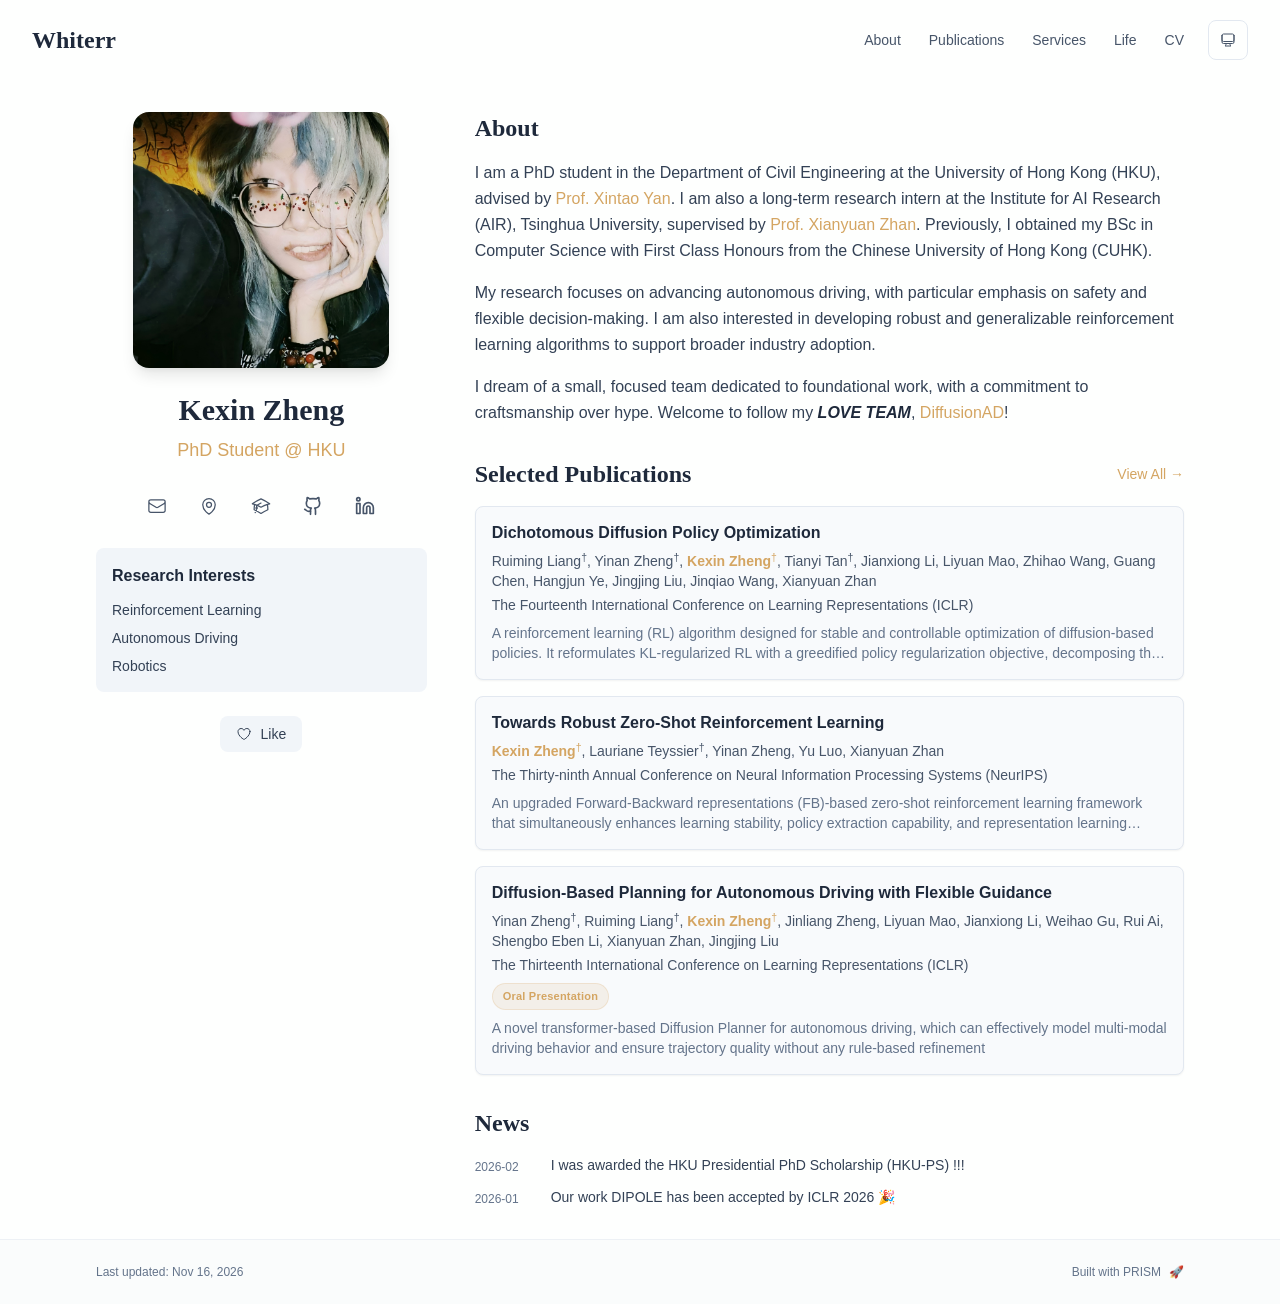
==== commit ba93d6e4: "update" ====
--- a/index.html
+++ b/index.html
@@ -1,4 +1,4 @@
-<!DOCTYPE html><html lang="en" class="scroll-smooth"><head><meta charSet="utf-8"/><meta name="viewport" content="width=device-width, initial-scale=1"/><link rel="preload" as="image" href="/bio.jpg"/><link rel="stylesheet" href="/_next/static/css/f048260d6eb30229.css" data-precedence="next"/><link rel="preload" as="script" fetchPriority="low" href="/_next/static/chunks/webpack-679b75d1c4c2027c.js"/><script src="/_next/static/chunks/4bd1b696-70b6d399998de86a.js" async=""></script><script src="/_next/static/chunks/684-5aaa8290a129f299.js" async=""></script><script src="/_next/static/chunks/main-app-18725a5e8043c5b7.js" async=""></script><script src="/_next/static/chunks/461-a9a5d7b05a71d978.js" async=""></script><script src="/_next/static/chunks/874-6cc630662f3664af.js" async=""></script><script src="/_next/static/chunks/291-e39730cc9327e39b.js" async=""></script><script src="/_next/static/chunks/app/layout-f47ed4cefe265c3a.js" async=""></script><script src="/_next/static/chunks/178-595a94b9af1e67b5.js" async=""></script><script src="/_next/static/chunks/748-bab9e6c54371ac96.js" async=""></script><script src="/_next/static/chunks/app/page-bff15edcacf4b5e6.js" async=""></script><link rel="icon" href="/kkd.jpg" type="image/svg+xml"/><link rel="dns-prefetch" href="https://jialeliu.com"/><link rel="preconnect" href="https://jialeliu.com" crossorigin=""/><link rel="preload" as="font" type="font/woff2" href="https://jialeliu.com/fonts/georgiab.woff2" crossorigin=""/><script>
+<!DOCTYPE html><html lang="en" class="scroll-smooth"><head><meta charSet="utf-8"/><meta name="viewport" content="width=device-width, initial-scale=1"/><link rel="preload" as="image" href="/bio.jpg"/><link rel="stylesheet" href="/_next/static/css/f4b701fb5fc42ae4.css" data-precedence="next"/><link rel="preload" as="script" fetchPriority="low" href="/_next/static/chunks/webpack-679b75d1c4c2027c.js"/><script src="/_next/static/chunks/4bd1b696-70b6d399998de86a.js" async=""></script><script src="/_next/static/chunks/684-5aaa8290a129f299.js" async=""></script><script src="/_next/static/chunks/main-app-18725a5e8043c5b7.js" async=""></script><script src="/_next/static/chunks/461-a9a5d7b05a71d978.js" async=""></script><script src="/_next/static/chunks/874-6cc630662f3664af.js" async=""></script><script src="/_next/static/chunks/291-e39730cc9327e39b.js" async=""></script><script src="/_next/static/chunks/app/layout-f47ed4cefe265c3a.js" async=""></script><script src="/_next/static/chunks/178-595a94b9af1e67b5.js" async=""></script><script src="/_next/static/chunks/748-90fc307eb6cb0c21.js" async=""></script><script src="/_next/static/chunks/app/page-546f337a4bda7644.js" async=""></script><link rel="icon" href="/kkd.jpg" type="image/svg+xml"/><link rel="dns-prefetch" href="https://jialeliu.com"/><link rel="preconnect" href="https://jialeliu.com" crossorigin=""/><link rel="preload" as="font" type="font/woff2" href="https://jialeliu.com/fonts/georgiab.woff2" crossorigin=""/><script>
               try {
                 const theme = localStorage.getItem('theme-storage');
                 const parsed = theme ? JSON.parse(theme) : null;
@@ -61,4 +61,4 @@
     }
   </script><title>Whiterr</title><meta name="description" content="PhD student @ HKU."/><meta name="author" content="Kexin Zheng"/><meta name="keywords" content="Kexin Zheng,PhD,Research,"/><meta name="creator" content="Kexin Zheng"/><meta name="publisher" content="Kexin Zheng"/><meta property="og:title" content="Whiterr"/><meta property="og:description" content="PhD student @ HKU."/><meta property="og:site_name" content="Kexin Zheng&#x27;s Academic Website"/><meta property="og:locale" content="en_US"/><meta property="og:type" content="website"/><meta name="twitter:card" content="summary"/><meta name="twitter:title" content="Whiterr"/><meta name="twitter:description" content="PhD student @ HKU."/><link rel="icon" href="/kkd.jpg"/><script>document.querySelectorAll('body link[rel="icon"], body link[rel="apple-touch-icon"]').forEach(el => document.head.appendChild(el))</script><script src="/_next/static/chunks/polyfills-42372ed130431b0a.js" noModule=""></script></head><body class="font-sans antialiased"><div style="visibility:hidden"><nav class="fixed top-0 left-0 right-0 z-50" data-headlessui-state=""><div class="transition-all duration-300 ease-out bg-transparent" style="transform:translateY(-100px)"><div class="max-w-7xl mx-auto px-4 sm:px-6 lg:px-8"><div class="flex justify-between items-center h-16 lg:h-20"><div class="flex-shrink-0" tabindex="0"><a class="text-xl lg:text-2xl font-serif font-semibold text-primary hover:text-accent transition-colors duration-200" href="/">Whiterr</a></div><div class="hidden lg:block"><div class="ml-10 flex items-center space-x-3"><div class="relative flex items-baseline space-x-1"><a data-nav-href="/" class="relative px-3 py-2 text-sm font-medium rounded-lg transition-colors duration-150 text-primary" href="/">About</a><a data-nav-href="/publications" class="relative px-3 py-2 text-sm font-medium rounded-lg transition-colors duration-150 text-neutral-600" href="/publications/">Publications</a><a data-nav-href="/services" class="relative px-3 py-2 text-sm font-medium rounded-lg transition-colors duration-150 text-neutral-600" href="/services/">Services</a><a data-nav-href="/life" class="relative px-3 py-2 text-sm font-medium rounded-lg transition-colors duration-150 text-neutral-600" href="/life/">Life</a><a data-nav-href="/cv" class="relative px-3 py-2 text-sm font-medium rounded-lg transition-colors duration-150 text-neutral-600" href="/cv/">CV</a></div><div class="flex items-center justify-center w-10 h-10 rounded-lg border border-neutral-200 dark:border-[rgba(148,163,184,0.24)] bg-background dark:bg-neutral-800"><div class="w-4 h-4 rounded-full bg-neutral-300 animate-pulse"></div></div></div></div><div class="lg:hidden flex items-center space-x-2"><div class="flex items-center justify-center w-10 h-10 rounded-lg border border-neutral-200 dark:border-[rgba(148,163,184,0.24)] bg-background dark:bg-neutral-800"><div class="w-4 h-4 rounded-full bg-neutral-300 animate-pulse"></div></div><button class="inline-flex items-center justify-center p-2 rounded-md text-neutral-600 hover:text-primary hover:bg-neutral-100 dark:hover:bg-neutral-800 focus:outline-none focus:ring-2 focus:ring-inset focus:ring-accent transition-colors duration-200" id="headlessui-disclosure-button-«R7pdb»" type="button" aria-expanded="false" data-headlessui-state=""><span class="sr-only">Open main menu</span><div><svg xmlns="http://www.w3.org/2000/svg" fill="none" viewBox="0 0 24 24" stroke-width="1.5" stroke="currentColor" aria-hidden="true" data-slot="icon" class="block h-6 w-6"><path stroke-linecap="round" stroke-linejoin="round" d="M3.75 6.75h16.5M3.75 12h16.5m-16.5 5.25h16.5"></path></svg></div></button></div></div></div></div></nav><main class="min-h-screen pt-16 lg:pt-20"><div class="max-w-6xl mx-auto px-4 sm:px-6 lg:px-8 py-8 bg-background min-h-screen"><div class="grid grid-cols-1 lg:grid-cols-3 gap-12"><div class="lg:col-span-1"><div class="sticky top-8" style="opacity:0;transform:translateY(20px)"><div class="w-64 h-64 mx-auto mb-6 rounded-2xl overflow-hidden shadow-lg hover:shadow-xl transition-all duration-200 hover:scale-105"><img alt="Kexin Zheng" width="256" height="256" decoding="async" data-nimg="1" class="w-full h-full object-cover object-[32%_center]" style="color:transparent" src="/bio.jpg"/></div><div class="text-center mb-6"><h1 class="text-3xl font-serif font-bold text-primary mb-2">Kexin Zheng</h1><p class="text-lg text-accent font-medium mb-1">PhD Student @ HKU</p><p class="text-neutral-600 mb-2"></p></div><div class="flex flex-wrap justify-center gap-3 sm:gap-4 mb-6 relative px-2"><div class="relative"><button class="p-2 sm:p-2 transition-colors duration-200 text-neutral-600 dark:text-neutral-400 hover:text-accent" aria-label="Email"><svg xmlns="http://www.w3.org/2000/svg" fill="none" viewBox="0 0 24 24" stroke-width="1.5" stroke="currentColor" aria-hidden="true" data-slot="icon" class="h-5 w-5"><path stroke-linecap="round" stroke-linejoin="round" d="M21.75 6.75v10.5a2.25 2.25 0 0 1-2.25 2.25h-15a2.25 2.25 0 0 1-2.25-2.25V6.75m19.5 0A2.25 2.25 0 0 0 19.5 4.5h-15a2.25 2.25 0 0 0-2.25 2.25m19.5 0v.243a2.25 2.25 0 0 1-1.07 1.916l-7.5 4.615a2.25 2.25 0 0 1-2.36 0L3.32 8.91a2.25 2.25 0 0 1-1.07-1.916V6.75"></path></svg></button></div><div class="relative"><button class="p-2 sm:p-2 transition-colors duration-200 text-neutral-600 dark:text-neutral-400 hover:text-accent" aria-label="Location"><svg xmlns="http://www.w3.org/2000/svg" fill="none" viewBox="0 0 24 24" stroke-width="1.5" stroke="currentColor" aria-hidden="true" data-slot="icon" class="h-5 w-5"><path stroke-linecap="round" stroke-linejoin="round" d="M15 10.5a3 3 0 1 1-6 0 3 3 0 0 1 6 0Z"></path><path stroke-linecap="round" stroke-linejoin="round" d="M19.5 10.5c0 7.142-7.5 11.25-7.5 11.25S4.5 17.642 4.5 10.5a7.5 7.5 0 1 1 15 0Z"></path></svg></button></div><a href="https://scholar.google.com/citations?hl=en&amp;user=aIaHPOQAAAAJ" target="_blank" rel="noopener noreferrer" class="p-2 sm:p-2 text-neutral-600 dark:text-neutral-400 hover:text-accent transition-colors duration-200" aria-label="Google Scholar"><svg xmlns="http://www.w3.org/2000/svg" fill="none" viewBox="0 0 24 24" stroke-width="1.5" stroke="currentColor" aria-hidden="true" data-slot="icon" class="h-5 w-5"><path stroke-linecap="round" stroke-linejoin="round" d="M4.26 10.147a60.438 60.438 0 0 0-.491 6.347A48.62 48.62 0 0 1 12 20.904a48.62 48.62 0 0 1 8.232-4.41 60.46 60.46 0 0 0-.491-6.347m-15.482 0a50.636 50.636 0 0 0-2.658-.813A59.906 59.906 0 0 1 12 3.493a59.903 59.903 0 0 1 10.399 5.84c-.896.248-1.783.52-2.658.814m-15.482 0A50.717 50.717 0 0 1 12 13.489a50.702 50.702 0 0 1 7.74-3.342M6.75 15a.75.75 0 1 0 0-1.5.75.75 0 0 0 0 1.5Zm0 0v-3.675A55.378 55.378 0 0 1 12 8.443m-7.007 11.55A5.981 5.981 0 0 0 6.75 15.75v-1.5"></path></svg></a><a href="https://github.com/Whiterrrrr" target="_blank" rel="noopener noreferrer" class="p-2 sm:p-2 text-neutral-600 dark:text-neutral-400 hover:text-accent transition-colors duration-200" aria-label="GitHub"><svg xmlns="http://www.w3.org/2000/svg" width="24" height="24" viewBox="0 0 24 24" fill="none" stroke="currentColor" stroke-width="2" stroke-linecap="round" stroke-linejoin="round" class="lucide lucide-github h-5 w-5" aria-hidden="true"><path d="M15 22v-4a4.8 4.8 0 0 0-1-3.5c3 0 6-2 6-5.5.08-1.25-.27-2.48-1-3.5.28-1.15.28-2.35 0-3.5 0 0-1 0-3 1.5-2.64-.5-5.36-.5-8 0C6 2 5 2 5 2c-.3 1.15-.3 2.35 0 3.5A5.403 5.403 0 0 0 4 9c0 3.5 3 5.5 6 5.5-.39.49-.68 1.05-.85 1.65-.17.6-.22 1.23-.15 1.85v4"></path><path d="M9 18c-4.51 2-5-2-7-2"></path></svg></a><a href="https://www.linkedin.com/in/kexin-zheng-934a41242" target="_blank" rel="noopener noreferrer" class="p-2 sm:p-2 text-neutral-600 dark:text-neutral-400 hover:text-accent transition-colors duration-200" aria-label="LinkedIn"><svg xmlns="http://www.w3.org/2000/svg" width="24" height="24" viewBox="0 0 24 24" fill="none" stroke="currentColor" stroke-width="2" stroke-linecap="round" stroke-linejoin="round" class="lucide lucide-linkedin h-5 w-5" aria-hidden="true"><path d="M16 8a6 6 0 0 1 6 6v7h-4v-7a2 2 0 0 0-2-2 2 2 0 0 0-2 2v7h-4v-7a6 6 0 0 1 6-6z"></path><rect width="4" height="12" x="2" y="9"></rect><circle cx="4" cy="4" r="2"></circle></svg></a></div><div class="bg-neutral-100 dark:bg-neutral-800 rounded-lg p-4 mb-6 hover:shadow-lg transition-all duration-200 hover:scale-[1.02]"><h3 class="font-semibold text-primary mb-3">Research Interests</h3><div class="space-y-2 text-sm text-neutral-700 dark:text-neutral-500"><div>Reinforcement Learning</div><div>Autonomous Driving</div><div>Robotics</div></div></div><div class="flex justify-center"><div class="relative"><button class="flex items-center space-x-2 px-4 py-2 rounded-lg font-medium text-sm transition-all duration-200 bg-neutral-100 dark:bg-neutral-800 text-neutral-700 dark:text-neutral-500 hover:bg-red-50 dark:hover:bg-red-900/20 hover:text-red-600 dark:hover:text-red-400 cursor-pointer" tabindex="0"><svg xmlns="http://www.w3.org/2000/svg" fill="none" viewBox="0 0 24 24" stroke-width="1.5" stroke="currentColor" aria-hidden="true" data-slot="icon" class="h-4 w-4"><path stroke-linecap="round" stroke-linejoin="round" d="M21 8.25c0-2.485-2.099-4.5-4.688-4.5-1.935 0-3.597 1.126-4.312 2.733-.715-1.607-2.377-2.733-4.313-2.733C5.1 3.75 3 5.765 3 8.25c0 7.22 9 12 9 12s9-4.78 9-12Z"></path></svg><span>Like</span></button></div></div></div></div><div class="lg:col-span-2 space-y-8"><section id="about" class="scroll-mt-24 space-y-8"><section style="opacity:0;transform:translateY(20px)"><h2 class="text-2xl font-serif font-bold text-primary mb-4">About</h2><div class="text-neutral-700 dark:text-neutral-600 leading-relaxed"><p class="mb-4 last:mb-0">I am a PhD student in the Department of Civil Engineering at the University of Hong Kong (HKU), advised by <a href="https://www.civil.hku.hk/pp-yanxt.html" node="[object Object]" target="_blank" rel="noopener noreferrer" class="text-accent font-medium transition-all duration-200 rounded hover:bg-accent/10 hover:shadow-sm">Prof. Xintao Yan</a>. I am also a long-term research intern at the Institute for AI Research (AIR), Tsinghua University, supervised by <a href="https://air-dream.netlify.app/author/xianyuan-zhan/" node="[object Object]" target="_blank" rel="noopener noreferrer" class="text-accent font-medium transition-all duration-200 rounded hover:bg-accent/10 hover:shadow-sm">Prof. Xianyuan Zhan</a>. Previously, I obtained my BSc in Computer Science with First Class Honours from the Chinese University of Hong Kong (CUHK).</p>
 <p class="mb-4 last:mb-0">My research focuses on advancing autonomous driving, with particular emphasis on safety and flexible decision-making. I am also interested in developing robust and generalizable reinforcement learning algorithms to support broader industry adoption.</p>
-<p class="mb-4 last:mb-0">I dream of a small, focused team dedicated to foundational work, with a commitment to craftsmanship over hype. Welcome to follow my <em class="italic text-neutral-600 dark:text-neutral-500"><strong class="font-semibold text-primary">LOVE TEAM</strong></em>, <a href="https://github.com/DiffusionAD" node="[object Object]" target="_blank" rel="noopener noreferrer" class="text-accent font-medium transition-all duration-200 rounded hover:bg-accent/10 hover:shadow-sm">DiffusionAD</a>!</p></div></section><section style="opacity:0;transform:translateY(20px)"><div class="flex items-center justify-between mb-4"><h2 class="text-2xl font-serif font-bold text-primary">Selected Publications</h2><a class="text-accent hover:text-accent-dark text-sm font-medium transition-all duration-200 rounded hover:bg-accent/10 hover:shadow-sm" href="/publications/">View All<!-- --> →</a></div><div class="space-y-4"><div class="bg-neutral-50 dark:bg-neutral-800 p-4 rounded-lg shadow-sm border border-neutral-200 dark:border-[rgba(148,163,184,0.24)] hover:shadow-lg transition-all duration-200 hover:scale-[1.02]" style="opacity:0;transform:translateY(20px)"><h3 class="font-semibold text-primary mb-2 leading-tight">Dichotomous Diffusion Policy Optimization</h3><p class="text-sm text-neutral-600 dark:text-neutral-500 mb-1"><span><span class=" ">Ruiming Liang</span><sup class="ml-0 text-neutral-600 dark:text-neutral-500">†</sup>, </span><span><span class=" ">Yinan Zheng</span><sup class="ml-0 text-neutral-600 dark:text-neutral-500">†</sup>, </span><span><span class="font-semibold text-accent ">Kexin Zheng</span><sup class="ml-0 text-accent">†</sup>, </span><span><span class=" ">Tianyi Tan</span><sup class="ml-0 text-neutral-600 dark:text-neutral-500">†</sup>, </span><span><span class=" ">Jianxiong Li</span>, </span><span><span class=" ">Liyuan Mao</span>, </span><span><span class=" ">Zhihao Wang</span>, </span><span><span class=" ">Guang Chen</span>, </span><span><span class=" ">Hangjun Ye</span>, </span><span><span class=" ">Jingjing Liu</span>, </span><span><span class=" ">Jinqiao Wang</span>, </span><span><span class=" ">Xianyuan Zhan</span></span></p><p class="text-sm text-neutral-600 dark:text-neutral-500 mb-2">The Fourteenth International Conference on Learning Representations (ICLR)</p></div><div class="bg-neutral-50 dark:bg-neutral-800 p-4 rounded-lg shadow-sm border border-neutral-200 dark:border-[rgba(148,163,184,0.24)] hover:shadow-lg transition-all duration-200 hover:scale-[1.02]" style="opacity:0;transform:translateY(20px)"><h3 class="font-semibold text-primary mb-2 leading-tight">Towards Robust Zero-Shot Reinforcement Learning</h3><p class="text-sm text-neutral-600 dark:text-neutral-500 mb-1"><span><span class="font-semibold text-accent ">Kexin Zheng</span><sup class="ml-0 text-accent">†</sup>, </span><span><span class=" ">Lauriane Teyssier</span><sup class="ml-0 text-neutral-600 dark:text-neutral-500">†</sup>, </span><span><span class=" ">Yinan Zheng</span>, </span><span><span class=" ">Yu Luo</span>, </span><span><span class=" ">Xianyuan Zhan</span></span></p><p class="text-sm text-neutral-600 dark:text-neutral-500 mb-2">The Thirty-ninth Annual Conference on Neural Information Processing Systems (NeurIPS)</p><p class="text-sm text-neutral-500 dark:text-neutral-500 line-clamp-2">An upgraded Forward-Backward representations (FB)-based zero-shot reinforcement learning framework that simultaneously enhances learning stability, policy extraction capability, and representation learning quality.</p></div><div class="bg-neutral-50 dark:bg-neutral-800 p-4 rounded-lg shadow-sm border border-neutral-200 dark:border-[rgba(148,163,184,0.24)] hover:shadow-lg transition-all duration-200 hover:scale-[1.02]" style="opacity:0;transform:translateY(20px)"><h3 class="font-semibold text-primary mb-2 leading-tight">Diffusion-Based Planning for Autonomous Driving with Flexible Guidance</h3><p class="text-sm text-neutral-600 dark:text-neutral-500 mb-1"><span><span class=" ">Yinan Zheng</span><sup class="ml-0 text-neutral-600 dark:text-neutral-500">†</sup>, </span><span><span class=" ">Ruiming Liang</span><sup class="ml-0 text-neutral-600 dark:text-neutral-500">†</sup>, </span><span><span class="font-semibold text-accent ">Kexin Zheng</span><sup class="ml-0 text-accent">†</sup>, </span><span><span class=" ">Jinliang Zheng</span>, </span><span><span class=" ">Liyuan Mao</span>, </span><span><span class=" ">Jianxiong Li</span>, </span><span><span class=" ">Weihao Gu</span>, </span><span><span class=" ">Rui Ai</span>, </span><span><span class=" ">Shengbo Eben Li</span>, </span><span><span class=" ">Xianyuan Zhan</span>, </span><span><span class=" ">Jingjing Liu</span></span></p><p class="text-sm text-neutral-600 dark:text-neutral-500 mb-2">The Thirteenth International Conference on Learning Representations (ICLR)</p><p class="text-sm text-neutral-500 dark:text-neutral-500 line-clamp-2">A novel transformer-based Diffusion Planner for autonomous driving, which can effectively model multi-modal driving behavior and ensure trajectory quality without any rule-based refinement</p></div></div></section><section style="opacity:0;transform:translateY(20px)"><h2 class="text-2xl font-serif font-bold text-primary mb-4">News</h2><div class="space-y-3"><div class="flex items-start space-x-3"><span class="text-xs text-neutral-500 mt-1 w-16 flex-shrink-0">2026-02</span><p class="text-sm text-neutral-700">I was awarded the HKU Presidential PhD Scholarship (HKU-PS) !!!</p></div><div class="flex items-start space-x-3"><span class="text-xs text-neutral-500 mt-1 w-16 flex-shrink-0">2026-01</span><p class="text-sm text-neutral-700">Our work DIPOLE has been accepted by ICLR 2026 🎉</p></div></div></section></section></div></div></div><!--$--><!--/$--><!--$--><!--/$--></main><footer class="border-t border-neutral-200/50 bg-neutral-50/50 dark:bg-neutral-900/50 dark:border-neutral-700/50"><div class="max-w-6xl mx-auto px-4 sm:px-6 lg:px-8 py-6"><div class="flex flex-col sm:flex-row justify-between items-center gap-2"><p class="text-xs text-neutral-500">Last updated<!-- -->: <!-- -->Nov 16, 2026</p><p class="text-xs text-neutral-500 flex items-center"><a href="https://github.com/xyjoey/PRISM" target="_blank" rel="noopener noreferrer">Built with PRISM</a><span class="ml-2">🚀</span></p></div></div></footer></div><script src="/_next/static/chunks/webpack-679b75d1c4c2027c.js" async=""></script><script>(self.__next_f=self.__next_f||[]).push([0])</script><script>self.__next_f.push([1,"1:\"$Sreact.fragment\"\n3:I[3719,[\"461\",\"static/chunks/461-a9a5d7b05a71d978.js\",\"874\",\"static/chunks/874-6cc630662f3664af.js\",\"291\",\"static/chunks/291-e39730cc9327e39b.js\",\"177\",\"static/chunks/app/layout-f47ed4cefe265c3a.js\"],\"ThemeProvider\"]\n4:I[310,[\"461\",\"static/chunks/461-a9a5d7b05a71d978.js\",\"874\",\"static/chunks/874-6cc630662f3664af.js\",\"291\",\"static/chunks/291-e39730cc9327e39b.js\",\"177\",\"static/chunks/app/layout-f47ed4cefe265c3a.js\"],\"LocaleProvider\"]\n5:I[4574,[\"461\",\"static/chunks/461-a9a5d7b05a71d978.js\",\"874\",\"static/chunks/874-6cc630662f3664af.js\",\"291\",\"static/chunks/291-e39730cc9327e39b.js\",\"177\",\"static/chunks/app/layout-f47ed4cefe265c3a.js\"],\"default\"]\n6:I[7555,[],\"\"]\n7:I[1295,[],\"\"]\n8:I[2548,[\"461\",\"static/chunks/461-a9a5d7b05a71d978.js\",\"874\",\"static/chunks/874-6cc630662f3664af.js\",\"291\",\"static/chunks/291-e39730cc9327e39b.js\",\"177\",\"static/chunks/app/layout-f47ed4cefe265c3a.js\"],\"default\"]\n9:I[6613,[\"461\",\"static/chunks/461-a9a5d7b05a71d978.js\",\"178\",\"static/chunks/178-595a94b9af1e67b5.js\",\"874\",\"static/chunks/874-6cc630662f3664af.js\",\"748\",\"static/chunks/748-bab9e6c54371ac96.js\",\"974\",\"static/chunks/app/page-bff15edcacf4b5e6.js\"],\"default\"]\na:I[9665,[],\"MetadataBoundary\"]\nc:I[9665,[],\"OutletBoundary\"]\nf:I[4911,[],\"AsyncMetadataOutlet\"]\n11:I[9665,[],\"ViewportBoundary\"]\n13:I[6614,[],\"\"]\n:HL[\"/_next/static/css/f048260d6eb30229.css\",\"style\"]\n2:T5c8,\n    try {\n      const cfg = {\"enabled\":false,\"locales\":[\"en\"],\"defaultLocale\":\"en\",\"mode\":\"fixed\",\"fixedLocale\":\"en\",\"persist\":false,\"switcher\":false,\"labels\":{\"en\":\"English\"}};\n      const storageKey = 'locale-storage';\n      const normalize = (value) =\u003e typeof value === 'string' ? value.trim().replace('_', '-').toLowerCase() : '';\n      const matchLocale = (candidate) =\u003e {\n        const normalized = normalize(candidate);\n        if (!normalized) return null;\n        if (cfg.locales.includes(normalized)) return normalized;\n        const language = normalized.split('-')[0];\n        if (cfg.locales.includes(language)) return language;\n        return null;\n  "])</script><script>self.__next_f.push([1,"    };\n\n      let resolved = null;\n\n      if (!cfg.enabled) {\n        resolved = cfg.defaultLocale;\n      } else if (cfg.persist) {\n        resolved = matchLocale(localStorage.getItem(storageKey));\n      }\n\n      if (!resolved) {\n        if (cfg.mode === 'fixed') {\n          resolved = cfg.fixedLocale;\n        } else {\n          resolved = matchLocale(navigator.language);\n        }\n      }\n\n      if (!resolved) {\n        resolved = cfg.defaultLocale;\n      }\n\n      const root = document.documentElement;\n      root.lang = resolved;\n      root.setAttribute('data-locale', resolved);\n\n      if (cfg.persist) {\n        localStorage.setItem(storageKey, resolved);\n      }\n    } catch (e) {\n      const root = document.documentElement;\n      root.lang = 'en';\n      root.setAttribute('data-locale', 'en');\n    }\n  "])</script><script>self.__next_f.push([1,"0:{\"P\":null,\"b\":\"N3a8icd1mo_LZpWE7-4wJ\",\"p\":\"\",\"c\":[\"\",\"\"],\"i\":false,\"f\":[[[\"\",{\"children\":[\"__PAGE__\",{}]},\"$undefined\",\"$undefined\",true],[\"\",[\"$\",\"$1\",\"c\",{\"children\":[[[\"$\",\"link\",\"0\",{\"rel\":\"stylesheet\",\"href\":\"/_next/static/css/f048260d6eb30229.css\",\"precedence\":\"next\",\"crossOrigin\":\"$undefined\",\"nonce\":\"$undefined\"}]],[\"$\",\"html\",null,{\"lang\":\"en\",\"className\":\"scroll-smooth\",\"suppressHydrationWarning\":true,\"children\":[[\"$\",\"head\",null,{\"children\":[[\"$\",\"link\",null,{\"rel\":\"icon\",\"href\":\"/kkd.jpg\",\"type\":\"image/svg+xml\"}],[\"$\",\"link\",null,{\"rel\":\"dns-prefetch\",\"href\":\"https://jialeliu.com\"}],[\"$\",\"link\",null,{\"rel\":\"preconnect\",\"href\":\"https://jialeliu.com\",\"crossOrigin\":\"\"}],[\"$\",\"link\",null,{\"rel\":\"preload\",\"as\":\"font\",\"type\":\"font/woff2\",\"href\":\"https://jialeliu.com/fonts/georgiab.woff2\",\"crossOrigin\":\"\"}],[\"$\",\"script\",null,{\"dangerouslySetInnerHTML\":{\"__html\":\"\\n              try {\\n                const theme = localStorage.getItem('theme-storage');\\n                const parsed = theme ? JSON.parse(theme) : null;\\n                const setting = parsed?.state?.theme || 'system';\\n                const prefersDark = typeof window !== 'undefined' \u0026\u0026 window.matchMedia \u0026\u0026 window.matchMedia('(prefers-color-scheme: dark)').matches;\\n                const effective = setting === 'dark' ? 'dark' : (setting === 'light' ? 'light' : (prefersDark ? 'dark' : 'light'));\\n                var root = document.documentElement;\\n                root.classList.add(effective);\\n                root.setAttribute('data-theme', effective);\\n              } catch (e) {\\n                var root = document.documentElement;\\n                root.classList.add('light');\\n                root.setAttribute('data-theme', 'light');\\n              }\\n            \"}}],[\"$\",\"script\",null,{\"dangerouslySetInnerHTML\":{\"__html\":\"$2\"}}]]}],[\"$\",\"body\",null,{\"className\":\"font-sans antialiased\",\"children\":[\"$\",\"$L3\",null,{\"children\":[\"$\",\"$L4\",null,{\"config\":{\"enabled\":false,\"locales\":[\"en\"],\"defaultLocale\":\"en\",\"mode\":\"fixed\",\"fixedLocale\":\"en\",\"persist\":false,\"switcher\":false,\"labels\":{\"en\":\"English\"}},\"children\":[[\"$\",\"$L5\",null,{\"items\":[{\"title\":\"About\",\"type\":\"page\",\"target\":\"about\",\"href\":\"/\"},{\"title\":\"Publications\",\"type\":\"page\",\"target\":\"publications\",\"href\":\"/publications\"},{\"title\":\"Services\",\"type\":\"page\",\"target\":\"services\",\"href\":\"/services\"},{\"title\":\"Life\",\"type\":\"page\",\"target\":\"life\",\"href\":\"/life\"},{\"title\":\"CV\",\"type\":\"page\",\"target\":\"cv\",\"href\":\"/cv\"}],\"siteTitle\":\"Whiterr\",\"enableOnePageMode\":false,\"i18n\":\"$0:f:0:1:1:props:children:1:props:children:1:props:children:props:children:props:config\",\"itemsByLocale\":{\"en\":[{\"title\":\"About\",\"type\":\"page\",\"target\":\"about\",\"href\":\"/\"},{\"title\":\"Publications\",\"type\":\"page\",\"target\":\"publications\",\"href\":\"/publications\"},{\"title\":\"Services\",\"type\":\"page\",\"target\":\"services\",\"href\":\"/services\"},{\"title\":\"Life\",\"type\":\"page\",\"target\":\"life\",\"href\":\"/life\"},{\"title\":\"CV\",\"type\":\"page\",\"target\":\"cv\",\"href\":\"/cv\"}]},\"siteTitleByLocale\":{\"en\":\"Whiterr\"}}],[\"$\",\"main\",null,{\"className\":\"min-h-screen pt-16 lg:pt-20\",\"children\":[\"$\",\"$L6\",null,{\"parallelRouterKey\":\"children\",\"error\":\"$undefined\",\"errorStyles\":\"$undefined\",\"errorScripts\":\"$undefined\",\"template\":[\"$\",\"$L7\",null,{}],\"templateStyles\":\"$undefined\",\"templateScripts\":\"$undefined\",\"notFound\":[[[\"$\",\"title\",null,{\"children\":\"404: This page could not be found.\"}],[\"$\",\"div\",null,{\"style\":{\"fontFamily\":\"system-ui,\\\"Segoe UI\\\",Roboto,Helvetica,Arial,sans-serif,\\\"Apple Color Emoji\\\",\\\"Segoe UI Emoji\\\"\",\"height\":\"100vh\",\"textAlign\":\"center\",\"display\":\"flex\",\"flexDirection\":\"column\",\"alignItems\":\"center\",\"justifyContent\":\"center\"},\"children\":[\"$\",\"div\",null,{\"children\":[[\"$\",\"style\",null,{\"dangerouslySetInnerHTML\":{\"__html\":\"body{color:#000;background:#fff;margin:0}.next-error-h1{border-right:1px solid rgba(0,0,0,.3)}@media (prefers-color-scheme:dark){body{color:#fff;background:#000}.next-error-h1{border-right:1px solid rgba(255,255,255,.3)}}\"}}],[\"$\",\"h1\",null,{\"className\":\"next-error-h1\",\"style\":{\"display\":\"inline-block\",\"margin\":\"0 20px 0 0\",\"padding\":\"0 23px 0 0\",\"fontSize\":24,\"fontWeight\":500,\"verticalAlign\":\"top\",\"lineHeight\":\"49px\"},\"children\":404}],[\"$\",\"div\",null,{\"style\":{\"display\":\"inline-block\"},\"children\":[\"$\",\"h2\",null,{\"style\":{\"fontSize\":14,\"fontWeight\":400,\"lineHeight\":\"49px\",\"margin\":0},\"children\":\"This page could not be found.\"}]}]]}]}]],[]],\"forbidden\":\"$undefined\",\"unauthorized\":\"$undefined\"}]}],[\"$\",\"$L8\",null,{\"lastUpdated\":\"Nov 16, 2026\",\"lastUpdatedByLocale\":{\"en\":\"Nov 16, 2026\"},\"defaultLocale\":\"en\"}]]}]}]}]]}]]}],{\"children\":[\"__PAGE__\",[\"$\",\"$1\",\"c\",{\"children\":[[\"$\",\"$L9\",null,{\"dataByLocale\":{\"en\":{\"author\":{\"name\":\"Kexin Zheng\",\"title\":\"PhD Student @ HKU\",\"avatar\":\"/bio.jpg\"},\"social\":{\"email\":\"whiterr@link.cuhk.edu.hk\",\"location\":\"Hong Kong SAR\",\"location_details\":[\"HW @ HKU, Hong Kong SAR\",\"AIR @ THU, Beijing\"],\"google_scholar\":\"https://scholar.google.com/citations?hl=en\u0026user=aIaHPOQAAAAJ\",\"github\":\"https://github.com/Whiterrrrr\",\"linkedin\":\"https://www.linkedin.com/in/kexin-zheng-934a41242\"},\"features\":{\"enable_likes\":true,\"enable_one_page_mode\":false},\"enableOnePageMode\":false,\"researchInterests\":[\"Reinforcement Learning\",\"Autonomous Driving\",\"Robotics\"],\"pagesToShow\":[{\"type\":\"about\",\"id\":\"about\",\"sections\":[{\"id\":\"about\",\"type\":\"markdown\",\"source\":\"bio.md\",\"title\":\"About\",\"content\":\"I am a PhD student in the Department of Civil Engineering at the University of Hong Kong (HKU), advised by [Prof. Xintao Yan](https://www.civil.hku.hk/pp-yanxt.html). I am also a long-term research intern at the Institute for AI Research (AIR), Tsinghua University, supervised by [Prof. Xianyuan Zhan](https://air-dream.netlify.app/author/xianyuan-zhan/). Previously, I obtained my BSc in Computer Science with First Class Honours from the Chinese University of Hong Kong (CUHK).\\n\\nMy research focuses on advancing autonomous driving, with particular emphasis on safety and flexible decision-making. I am also interested in developing robust and generalizable reinforcement learning algorithms to support broader industry adoption.\\n\\nI dream of a small, focused team dedicated to foundational work, with a commitment to craftsmanship over hype. Welcome to follow my ***LOVE TEAM***, [DiffusionAD](https://github.com/DiffusionAD)!\"},{\"id\":\"featured_publications\",\"type\":\"publications\",\"title\":\"Selected Publications\",\"filter\":\"selected\",\"limit\":5,\"publications\":[{\"id\":\"liang2026dipole\",\"title\":\"Dichotomous Diffusion Policy Optimization\",\"titleNodes\":[{\"type\":\"text\",\"text\":\"Dichotomous Diffusion Policy Optimization\"}],\"authors\":[{\"name\":\"Ruiming Liang\",\"isHighlighted\":false,\"isCorresponding\":true,\"isCoAuthor\":false},{\"name\":\"Yinan Zheng\",\"isHighlighted\":false,\"isCorresponding\":true,\"isCoAuthor\":false},{\"name\":\"Kexin Zheng\",\"isHighlighted\":true,\"isCorresponding\":true,\"isCoAuthor\":false},{\"name\":\"Tianyi Tan\",\"isHighlighted\":false,\"isCorresponding\":true,\"isCoAuthor\":false},{\"name\":\"Jianxiong Li\",\"isHighlighted\":false,\"isCorresponding\":false,\"isCoAuthor\":false},{\"name\":\"Liyuan Mao\",\"isHighlighted\":false,\"isCorresponding\":false,\"isCoAuthor\":false},{\"name\":\"Zhihao Wang\",\"isHighlighted\":false,\"isCorresponding\":false,\"isCoAuthor\":false},{\"name\":\"Guang Chen\",\"isHighlighted\":false,\"isCorresponding\":false,\"isCoAuthor\":false},{\"name\":\"Hangjun Ye\",\"isHighlighted\":false,\"isCorresponding\":false,\"isCoAuthor\":false},{\"name\":\"Jingjing Liu\",\"isHighlighted\":false,\"isCorresponding\":false,\"isCoAuthor\":false},{\"name\":\"Jinqiao Wang\",\"isHighlighted\":false,\"isCorresponding\":false,\"isCoAuthor\":false},{\"name\":\"Xianyuan Zhan\",\"isHighlighted\":false,\"isCorresponding\":false,\"isCoAuthor\":false}],\"year\":2026,\"type\":\"conference\",\"status\":\"published\",\"tags\":[],\"keywords\":\"$0:f:0:1:2:children:1:props:children:0:props:dataByLocale:en:pagesToShow:0:sections:1:publications:0:tags\",\"researchArea\":\"machine-learning\",\"journal\":\"\",\"conference\":\"The Fourteenth International Conference on Learning Representations (ICLR)\",\"abstract\":\"\",\"description\":\"\",\"selected\":true,\"preview\":\"dipole.png\",\"bibtex\":\"@inproceedings{liang2026dipole,\\n  title = {Dichotomous Diffusion Policy Optimization},\\n  author = {Ruiming Liang and Yinan Zheng and Kexin Zheng and Tianyi Tan and Jianxiong Li and Liyuan Mao and Zhihao Wang and Guang Chen and Hangjun Ye and Jingjing Liu and Jinqiao Wang and Xianyuan Zhan},\\n  booktitle = {The Fourteenth International Conference on Learning Representations (ICLR)},\\n  year = {2026}\\n}\"},{\"id\":\"zheng2026towards\",\"title\":\"Towards Robust Zero-Shot Reinforcement Learning\",\"titleNodes\":[{\"type\":\"text\",\"text\":\"Towards Robust Zero-Shot Reinforcement Learning\"}],\"authors\":[{\"name\":\"Kexin Zheng\",\"isHighlighted\":true,\"isCorresponding\":true,\"isCoAuthor\":false},{\"name\":\"Lauriane Teyssier\",\"isHighlighted\":false,\"isCorresponding\":true,\"isCoAuthor\":false},{\"name\":\"Yinan Zheng\",\"isHighlighted\":false,\"isCorresponding\":false,\"isCoAuthor\":false},{\"name\":\"Yu Luo\",\"isHighlighted\":false,\"isCorresponding\":false,\"isCoAuthor\":false},{\"name\":\"Xianyuan Zhan\",\"isHighlighted\":false,\"isCorresponding\":false,\"isCoAuthor\":false}],\"year\":2025,\"type\":\"conference\",\"status\":\"published\",\"tags\":[],\"keywords\":\"$0:f:0:1:2:children:1:props:children:0:props:dataByLocale:en:pagesToShow:0:sections:1:publications:1:tags\",\"researchArea\":\"machine-learning\",\"journal\":\"\",\"conference\":\"The Thirty-ninth Annual Conference on Neural Information Processing Systems (NeurIPS)\",\"code\":\"https://github.com/Whiterrrrr/BREEZE\",\"abstract\":\"\",\"description\":\"An upgraded Forward-Backward representations (FB)-based zero-shot reinforcement learning framework that simultaneously enhances learning stability, policy extraction capability, and representation learning quality.\",\"selected\":true,\"preview\":\"breeze-curves.png\",\"bibtex\":\"@inproceedings{zheng2026towards,\\n  title = {Towards Robust Zero-Shot Reinforcement Learning},\\n  author = {Zheng, Kexin and Teyssier, Lauriane and Zheng, Yinan and Luo, Yu and Zhan, Xianyuan},\\n  booktitle = {The Thirty-ninth Annual Conference on Neural Information Processing Systems (NeurIPS)},\\n  year = {2025}\\n}\"},{\"id\":\"zheng2025diffusionbased\",\"title\":\"Diffusion-Based Planning for Autonomous Driving with Flexible Guidance\",\"titleNodes\":[{\"type\":\"text\",\"text\":\"Diffusion-Based Planning for Autonomous Driving with Flexible Guidance\"}],\"authors\":[{\"name\":\"Yinan Zheng\",\"isHighlighted\":false,\"isCorresponding\":true,\"isCoAuthor\":false},{\"name\":\"Ruiming Liang\",\"isHighlighted\":false,\"isCorresponding\":true,\"isCoAuthor\":false},{\"name\":\"Kexin Zheng\",\"isHighlighted\":true,\"isCorresponding\":true,\"isCoAuthor\":false},{\"name\":\"Jinliang Zheng\",\"isHighlighted\":false,\"isCorresponding\":false,\"isCoAuthor\":false},{\"name\":\"Liyuan Mao\",\"isHighlighted\":false,\"isCorresponding\":false,\"isCoAuthor\":false},{\"name\":\"Jianxiong Li\",\"isHighlighted\":false,\"isCorresponding\":false,\"isCoAuthor\":false},{\"name\":\"Weihao Gu\",\"isHighlighted\":false,\"isCorresponding\":false,\"isCoAuthor\":false},{\"name\":\"Rui Ai\",\"isHighlighted\":false,\"isCorresponding\":false,\"isCoAuthor\":false},{\"name\":\"Shengbo Eben Li\",\"isHighlighted\":false,\"isCorresponding\":false,\"isCoAuthor\":false},{\"name\":\"Xianyuan Zhan\",\"isHighlighted\":false,\"isCorresponding\":false,\"isCoAuthor\":false},{\"name\":\"Jingjing Liu\",\"isHighlighted\":false,\"isCorresponding\":false,\"isCoAuthor\":false}],\"year\":2025,\"type\":\"conference\",\"status\":\"published\",\"tags\":[],\"keywords\":\"$0:f:0:1:2:children:1:props:children:0:props:dataByLocale:en:pagesToShow:0:sections:1:publications:2:tags\",\"researchArea\":\"machine-learning\",\"journal\":\"\",\"conference\":\"The Thirteenth International Conference on Learning Representations (ICLR)\",\"url\":\"https://openreview.net/forum?id=wM2sfVgMDH\",\"code\":\"https://github.com/ZhengYinan-AIR/Diffusion-Planner\",\"abstract\":\"\",\"description\":\"A novel transformer-based Diffusion Planner for autonomous driving, which can effectively model multi-modal driving behavior and ensure trajectory quality without any rule-based refinement\",\"selected\":true,\"preview\":\"diffusion-planner.png\",\"bibtex\":\"@inproceedings{zheng2025diffusionbased,\\n  title = {Diffusion-Based Planning for Autonomous Driving with Flexible Guidance},\\n  author = {Yinan Zheng and Ruiming Liang and Kexin Zheng and Jinliang Zheng and Liyuan Mao and Jianxiong Li and Weihao Gu and Rui Ai and Shengbo Eben Li and Xianyuan Zhan and Jingjing Liu},\\n  booktitle = {The Thirteenth International Conference on Learning Representations (ICLR)},\\n  year = {2025},\\n  url = {https://openreview.net/forum?id=wM2sfVgMDH}\\n}\"}]},{\"id\":\"news\",\"type\":\"list\",\"title\":\"News\",\"source\":\"news.toml\",\"items\":[{\"date\":\"2026-02\",\"content\":\"I was awarded the HKU Presidential PhD Scholarship (HKU-PS) !!!\"},{\"date\":\"2026-01\",\"content\":\"Our work DIPOLE has been accepted by ICLR 2026 🎉\"}]}]}]}},\"defaultLocale\":\"en\"}],[\"$\",\"$La\",null,{\"children\":\"$Lb\"}],null,[\"$\",\"$Lc\",null,{\"children\":[\"$Ld\",\"$Le\",[\"$\",\"$Lf\",null,{\"promise\":\"$@10\"}]]}]]}],{},null,false]},null,false],[\"$\",\"$1\",\"h\",{\"children\":[null,[\"$\",\"$1\",\"P_iQxv0CzpZrP9c6NQGbS\",{\"children\":[[\"$\",\"$L11\",null,{\"children\":\"$L12\"}],null]}],null]}],false]],\"m\":\"$undefined\",\"G\":[\"$13\",\"$undefined\"],\"s\":false,\"S\":true}\n"])</script><script>self.__next_f.push([1,"14:\"$Sreact.suspense\"\n15:I[4911,[],\"AsyncMetadata\"]\nb:[\"$\",\"$14\",null,{\"fallback\":null,\"children\":[\"$\",\"$L15\",null,{\"promise\":\"$@16\"}]}]\n"])</script><script>self.__next_f.push([1,"e:null\n"])</script><script>self.__next_f.push([1,"12:[[\"$\",\"meta\",\"0\",{\"charSet\":\"utf-8\"}],[\"$\",\"meta\",\"1\",{\"name\":\"viewport\",\"content\":\"width=device-width, initial-scale=1\"}]]\nd:null\n"])</script><script>self.__next_f.push([1,"16:{\"metadata\":[[\"$\",\"title\",\"0\",{\"children\":\"Whiterr\"}],[\"$\",\"meta\",\"1\",{\"name\":\"description\",\"content\":\"PhD student @ HKU.\"}],[\"$\",\"meta\",\"2\",{\"name\":\"author\",\"content\":\"Kexin Zheng\"}],[\"$\",\"meta\",\"3\",{\"name\":\"keywords\",\"content\":\"Kexin Zheng,PhD,Research,\"}],[\"$\",\"meta\",\"4\",{\"name\":\"creator\",\"content\":\"Kexin Zheng\"}],[\"$\",\"meta\",\"5\",{\"name\":\"publisher\",\"content\":\"Kexin Zheng\"}],[\"$\",\"meta\",\"6\",{\"property\":\"og:title\",\"content\":\"Whiterr\"}],[\"$\",\"meta\",\"7\",{\"property\":\"og:description\",\"content\":\"PhD student @ HKU.\"}],[\"$\",\"meta\",\"8\",{\"property\":\"og:site_name\",\"content\":\"Kexin Zheng's Academic Website\"}],[\"$\",\"meta\",\"9\",{\"property\":\"og:locale\",\"content\":\"en_US\"}],[\"$\",\"meta\",\"10\",{\"property\":\"og:type\",\"content\":\"website\"}],[\"$\",\"meta\",\"11\",{\"name\":\"twitter:card\",\"content\":\"summary\"}],[\"$\",\"meta\",\"12\",{\"name\":\"twitter:title\",\"content\":\"Whiterr\"}],[\"$\",\"meta\",\"13\",{\"name\":\"twitter:description\",\"content\":\"PhD student @ HKU.\"}],[\"$\",\"link\",\"14\",{\"rel\":\"icon\",\"href\":\"/kkd.jpg\"}]],\"error\":null,\"digest\":\"$undefined\"}\n10:{\"metadata\":\"$16:metadata\",\"error\":null,\"digest\":\"$undefined\"}\n"])</script></body></html>+<p class="mb-4 last:mb-0">I dream of a small, focused team dedicated to foundational work, with a commitment to craftsmanship over hype. Welcome to follow my <em class="italic text-neutral-600 dark:text-neutral-500"><strong class="font-semibold text-primary">LOVE TEAM</strong></em>, <a href="https://github.com/DiffusionAD" node="[object Object]" target="_blank" rel="noopener noreferrer" class="text-accent font-medium transition-all duration-200 rounded hover:bg-accent/10 hover:shadow-sm">DiffusionAD</a>!</p></div></section><section style="opacity:0;transform:translateY(20px)"><div class="flex items-center justify-between mb-4"><h2 class="text-2xl font-serif font-bold text-primary">Selected Publications</h2><a class="text-accent hover:text-accent-dark text-sm font-medium transition-all duration-200 rounded hover:bg-accent/10 hover:shadow-sm" href="/publications/">View All<!-- --> →</a></div><div class="space-y-4"><div class="bg-neutral-50 dark:bg-neutral-800 p-4 rounded-lg shadow-sm border border-neutral-200 dark:border-[rgba(148,163,184,0.24)] hover:shadow-lg transition-all duration-200 hover:scale-[1.02]" style="opacity:0;transform:translateY(20px)"><h3 class="font-semibold text-primary mb-2 leading-tight">Dichotomous Diffusion Policy Optimization</h3><p class="text-sm text-neutral-600 dark:text-neutral-500 mb-1"><span><span class=" ">Ruiming Liang</span><sup class="ml-0 text-neutral-600 dark:text-neutral-500">†</sup>, </span><span><span class=" ">Yinan Zheng</span><sup class="ml-0 text-neutral-600 dark:text-neutral-500">†</sup>, </span><span><span class="font-semibold text-accent ">Kexin Zheng</span><sup class="ml-0 text-accent">†</sup>, </span><span><span class=" ">Tianyi Tan</span><sup class="ml-0 text-neutral-600 dark:text-neutral-500">†</sup>, </span><span><span class=" ">Jianxiong Li</span>, </span><span><span class=" ">Liyuan Mao</span>, </span><span><span class=" ">Zhihao Wang</span>, </span><span><span class=" ">Guang Chen</span>, </span><span><span class=" ">Hangjun Ye</span>, </span><span><span class=" ">Jingjing Liu</span>, </span><span><span class=" ">Jinqiao Wang</span>, </span><span><span class=" ">Xianyuan Zhan</span></span></p><p class="text-sm text-neutral-600 dark:text-neutral-500 mb-2">The Fourteenth International Conference on Learning Representations (ICLR)</p><p class="text-sm text-neutral-500 dark:text-neutral-500 line-clamp-2">A reinforcement learning (RL) algorithm designed for stable and controllable optimization of diffusion-based policies. It reformulates KL-regularized RL with a greedified policy regularization objective, decomposing the optimal diffusion policy into two dichotomous policies performing reward maximization (positive policy) and minimization (negative policy) respectively.</p></div><div class="bg-neutral-50 dark:bg-neutral-800 p-4 rounded-lg shadow-sm border border-neutral-200 dark:border-[rgba(148,163,184,0.24)] hover:shadow-lg transition-all duration-200 hover:scale-[1.02]" style="opacity:0;transform:translateY(20px)"><h3 class="font-semibold text-primary mb-2 leading-tight">Towards Robust Zero-Shot Reinforcement Learning</h3><p class="text-sm text-neutral-600 dark:text-neutral-500 mb-1"><span><span class="font-semibold text-accent ">Kexin Zheng</span><sup class="ml-0 text-accent">†</sup>, </span><span><span class=" ">Lauriane Teyssier</span><sup class="ml-0 text-neutral-600 dark:text-neutral-500">†</sup>, </span><span><span class=" ">Yinan Zheng</span>, </span><span><span class=" ">Yu Luo</span>, </span><span><span class=" ">Xianyuan Zhan</span></span></p><p class="text-sm text-neutral-600 dark:text-neutral-500 mb-2">The Thirty-ninth Annual Conference on Neural Information Processing Systems (NeurIPS)</p><p class="text-sm text-neutral-500 dark:text-neutral-500 line-clamp-2">An upgraded Forward-Backward representations (FB)-based zero-shot reinforcement learning framework that simultaneously enhances learning stability, policy extraction capability, and representation learning quality.</p></div><div class="bg-neutral-50 dark:bg-neutral-800 p-4 rounded-lg shadow-sm border border-neutral-200 dark:border-[rgba(148,163,184,0.24)] hover:shadow-lg transition-all duration-200 hover:scale-[1.02]" style="opacity:0;transform:translateY(20px)"><h3 class="font-semibold text-primary mb-2 leading-tight">Diffusion-Based Planning for Autonomous Driving with Flexible Guidance</h3><p class="text-sm text-neutral-600 dark:text-neutral-500 mb-1"><span><span class=" ">Yinan Zheng</span><sup class="ml-0 text-neutral-600 dark:text-neutral-500">†</sup>, </span><span><span class=" ">Ruiming Liang</span><sup class="ml-0 text-neutral-600 dark:text-neutral-500">†</sup>, </span><span><span class="font-semibold text-accent ">Kexin Zheng</span><sup class="ml-0 text-accent">†</sup>, </span><span><span class=" ">Jinliang Zheng</span>, </span><span><span class=" ">Liyuan Mao</span>, </span><span><span class=" ">Jianxiong Li</span>, </span><span><span class=" ">Weihao Gu</span>, </span><span><span class=" ">Rui Ai</span>, </span><span><span class=" ">Shengbo Eben Li</span>, </span><span><span class=" ">Xianyuan Zhan</span>, </span><span><span class=" ">Jingjing Liu</span></span></p><p class="text-sm text-neutral-600 dark:text-neutral-500 mb-2">The Thirteenth International Conference on Learning Representations (ICLR)</p><div class="flex flex-wrap gap-2 mb-2"><span class="inline-flex items-center rounded-full bg-accent/12 px-2.5 py-1 text-[11px] font-semibold tracking-[0.02em] text-accent border border-accent/20">Oral Presentation</span></div><p class="text-sm text-neutral-500 dark:text-neutral-500 line-clamp-2">A novel transformer-based Diffusion Planner for autonomous driving, which can effectively model multi-modal driving behavior and ensure trajectory quality without any rule-based refinement</p></div></div></section><section style="opacity:0;transform:translateY(20px)"><h2 class="text-2xl font-serif font-bold text-primary mb-4">News</h2><div class="space-y-3"><div class="flex items-start space-x-3"><span class="text-xs text-neutral-500 mt-1 w-16 flex-shrink-0">2026-02</span><p class="text-sm text-neutral-700">I was awarded the HKU Presidential PhD Scholarship (HKU-PS) !!!</p></div><div class="flex items-start space-x-3"><span class="text-xs text-neutral-500 mt-1 w-16 flex-shrink-0">2026-01</span><p class="text-sm text-neutral-700">Our work DIPOLE has been accepted by ICLR 2026 🎉</p></div></div></section></section></div></div></div><!--$--><!--/$--><!--$--><!--/$--></main><footer class="border-t border-neutral-200/50 bg-neutral-50/50 dark:bg-neutral-900/50 dark:border-neutral-700/50"><div class="max-w-6xl mx-auto px-4 sm:px-6 lg:px-8 py-6"><div class="flex flex-col sm:flex-row justify-between items-center gap-2"><p class="text-xs text-neutral-500">Last updated<!-- -->: <!-- -->Nov 16, 2026</p><p class="text-xs text-neutral-500 flex items-center"><a href="https://github.com/xyjoey/PRISM" target="_blank" rel="noopener noreferrer">Built with PRISM</a><span class="ml-2">🚀</span></p></div></div></footer></div><script src="/_next/static/chunks/webpack-679b75d1c4c2027c.js" async=""></script><script>(self.__next_f=self.__next_f||[]).push([0])</script><script>self.__next_f.push([1,"1:\"$Sreact.fragment\"\n3:I[3719,[\"461\",\"static/chunks/461-a9a5d7b05a71d978.js\",\"874\",\"static/chunks/874-6cc630662f3664af.js\",\"291\",\"static/chunks/291-e39730cc9327e39b.js\",\"177\",\"static/chunks/app/layout-f47ed4cefe265c3a.js\"],\"ThemeProvider\"]\n4:I[310,[\"461\",\"static/chunks/461-a9a5d7b05a71d978.js\",\"874\",\"static/chunks/874-6cc630662f3664af.js\",\"291\",\"static/chunks/291-e39730cc9327e39b.js\",\"177\",\"static/chunks/app/layout-f47ed4cefe265c3a.js\"],\"LocaleProvider\"]\n5:I[4574,[\"461\",\"static/chunks/461-a9a5d7b05a71d978.js\",\"874\",\"static/chunks/874-6cc630662f3664af.js\",\"291\",\"static/chunks/291-e39730cc9327e39b.js\",\"177\",\"static/chunks/app/layout-f47ed4cefe265c3a.js\"],\"default\"]\n6:I[7555,[],\"\"]\n7:I[1295,[],\"\"]\n8:I[2548,[\"461\",\"static/chunks/461-a9a5d7b05a71d978.js\",\"874\",\"static/chunks/874-6cc630662f3664af.js\",\"291\",\"static/chunks/291-e39730cc9327e39b.js\",\"177\",\"static/chunks/app/layout-f47ed4cefe265c3a.js\"],\"default\"]\n9:I[6613,[\"461\",\"static/chunks/461-a9a5d7b05a71d978.js\",\"178\",\"static/chunks/178-595a94b9af1e67b5.js\",\"874\",\"static/chunks/874-6cc630662f3664af.js\",\"748\",\"static/chunks/748-90fc307eb6cb0c21.js\",\"974\",\"static/chunks/app/page-546f337a4bda7644.js\"],\"default\"]\na:I[9665,[],\"MetadataBoundary\"]\nc:I[9665,[],\"OutletBoundary\"]\nf:I[4911,[],\"AsyncMetadataOutlet\"]\n11:I[9665,[],\"ViewportBoundary\"]\n13:I[6614,[],\"\"]\n:HL[\"/_next/static/css/f4b701fb5fc42ae4.css\",\"style\"]\n2:T5c8,\n    try {\n      const cfg = {\"enabled\":false,\"locales\":[\"en\"],\"defaultLocale\":\"en\",\"mode\":\"fixed\",\"fixedLocale\":\"en\",\"persist\":false,\"switcher\":false,\"labels\":{\"en\":\"English\"}};\n      const storageKey = 'locale-storage';\n      const normalize = (value) =\u003e typeof value === 'string' ? value.trim().replace('_', '-').toLowerCase() : '';\n      const matchLocale = (candidate) =\u003e {\n        const normalized = normalize(candidate);\n        if (!normalized) return null;\n        if (cfg.locales.includes(normalized)) return normalized;\n        const language = normalized.split('-')[0];\n        if (cfg.locales.includes(language)) return language;\n        return null;\n  "])</script><script>self.__next_f.push([1,"    };\n\n      let resolved = null;\n\n      if (!cfg.enabled) {\n        resolved = cfg.defaultLocale;\n      } else if (cfg.persist) {\n        resolved = matchLocale(localStorage.getItem(storageKey));\n      }\n\n      if (!resolved) {\n        if (cfg.mode === 'fixed') {\n          resolved = cfg.fixedLocale;\n        } else {\n          resolved = matchLocale(navigator.language);\n        }\n      }\n\n      if (!resolved) {\n        resolved = cfg.defaultLocale;\n      }\n\n      const root = document.documentElement;\n      root.lang = resolved;\n      root.setAttribute('data-locale', resolved);\n\n      if (cfg.persist) {\n        localStorage.setItem(storageKey, resolved);\n      }\n    } catch (e) {\n      const root = document.documentElement;\n      root.lang = 'en';\n      root.setAttribute('data-locale', 'en');\n    }\n  "])</script><script>self.__next_f.push([1,"0:{\"P\":null,\"b\":\"EwfARe2vlTIXuRRLUj5TD\",\"p\":\"\",\"c\":[\"\",\"\"],\"i\":false,\"f\":[[[\"\",{\"children\":[\"__PAGE__\",{}]},\"$undefined\",\"$undefined\",true],[\"\",[\"$\",\"$1\",\"c\",{\"children\":[[[\"$\",\"link\",\"0\",{\"rel\":\"stylesheet\",\"href\":\"/_next/static/css/f4b701fb5fc42ae4.css\",\"precedence\":\"next\",\"crossOrigin\":\"$undefined\",\"nonce\":\"$undefined\"}]],[\"$\",\"html\",null,{\"lang\":\"en\",\"className\":\"scroll-smooth\",\"suppressHydrationWarning\":true,\"children\":[[\"$\",\"head\",null,{\"children\":[[\"$\",\"link\",null,{\"rel\":\"icon\",\"href\":\"/kkd.jpg\",\"type\":\"image/svg+xml\"}],[\"$\",\"link\",null,{\"rel\":\"dns-prefetch\",\"href\":\"https://jialeliu.com\"}],[\"$\",\"link\",null,{\"rel\":\"preconnect\",\"href\":\"https://jialeliu.com\",\"crossOrigin\":\"\"}],[\"$\",\"link\",null,{\"rel\":\"preload\",\"as\":\"font\",\"type\":\"font/woff2\",\"href\":\"https://jialeliu.com/fonts/georgiab.woff2\",\"crossOrigin\":\"\"}],[\"$\",\"script\",null,{\"dangerouslySetInnerHTML\":{\"__html\":\"\\n              try {\\n                const theme = localStorage.getItem('theme-storage');\\n                const parsed = theme ? JSON.parse(theme) : null;\\n                const setting = parsed?.state?.theme || 'system';\\n                const prefersDark = typeof window !== 'undefined' \u0026\u0026 window.matchMedia \u0026\u0026 window.matchMedia('(prefers-color-scheme: dark)').matches;\\n                const effective = setting === 'dark' ? 'dark' : (setting === 'light' ? 'light' : (prefersDark ? 'dark' : 'light'));\\n                var root = document.documentElement;\\n                root.classList.add(effective);\\n                root.setAttribute('data-theme', effective);\\n              } catch (e) {\\n                var root = document.documentElement;\\n                root.classList.add('light');\\n                root.setAttribute('data-theme', 'light');\\n              }\\n            \"}}],[\"$\",\"script\",null,{\"dangerouslySetInnerHTML\":{\"__html\":\"$2\"}}]]}],[\"$\",\"body\",null,{\"className\":\"font-sans antialiased\",\"children\":[\"$\",\"$L3\",null,{\"children\":[\"$\",\"$L4\",null,{\"config\":{\"enabled\":false,\"locales\":[\"en\"],\"defaultLocale\":\"en\",\"mode\":\"fixed\",\"fixedLocale\":\"en\",\"persist\":false,\"switcher\":false,\"labels\":{\"en\":\"English\"}},\"children\":[[\"$\",\"$L5\",null,{\"items\":[{\"title\":\"About\",\"type\":\"page\",\"target\":\"about\",\"href\":\"/\"},{\"title\":\"Publications\",\"type\":\"page\",\"target\":\"publications\",\"href\":\"/publications\"},{\"title\":\"Services\",\"type\":\"page\",\"target\":\"services\",\"href\":\"/services\"},{\"title\":\"Life\",\"type\":\"page\",\"target\":\"life\",\"href\":\"/life\"},{\"title\":\"CV\",\"type\":\"page\",\"target\":\"cv\",\"href\":\"/cv\"}],\"siteTitle\":\"Whiterr\",\"enableOnePageMode\":false,\"i18n\":\"$0:f:0:1:1:props:children:1:props:children:1:props:children:props:children:props:config\",\"itemsByLocale\":{\"en\":[{\"title\":\"About\",\"type\":\"page\",\"target\":\"about\",\"href\":\"/\"},{\"title\":\"Publications\",\"type\":\"page\",\"target\":\"publications\",\"href\":\"/publications\"},{\"title\":\"Services\",\"type\":\"page\",\"target\":\"services\",\"href\":\"/services\"},{\"title\":\"Life\",\"type\":\"page\",\"target\":\"life\",\"href\":\"/life\"},{\"title\":\"CV\",\"type\":\"page\",\"target\":\"cv\",\"href\":\"/cv\"}]},\"siteTitleByLocale\":{\"en\":\"Whiterr\"}}],[\"$\",\"main\",null,{\"className\":\"min-h-screen pt-16 lg:pt-20\",\"children\":[\"$\",\"$L6\",null,{\"parallelRouterKey\":\"children\",\"error\":\"$undefined\",\"errorStyles\":\"$undefined\",\"errorScripts\":\"$undefined\",\"template\":[\"$\",\"$L7\",null,{}],\"templateStyles\":\"$undefined\",\"templateScripts\":\"$undefined\",\"notFound\":[[[\"$\",\"title\",null,{\"children\":\"404: This page could not be found.\"}],[\"$\",\"div\",null,{\"style\":{\"fontFamily\":\"system-ui,\\\"Segoe UI\\\",Roboto,Helvetica,Arial,sans-serif,\\\"Apple Color Emoji\\\",\\\"Segoe UI Emoji\\\"\",\"height\":\"100vh\",\"textAlign\":\"center\",\"display\":\"flex\",\"flexDirection\":\"column\",\"alignItems\":\"center\",\"justifyContent\":\"center\"},\"children\":[\"$\",\"div\",null,{\"children\":[[\"$\",\"style\",null,{\"dangerouslySetInnerHTML\":{\"__html\":\"body{color:#000;background:#fff;margin:0}.next-error-h1{border-right:1px solid rgba(0,0,0,.3)}@media (prefers-color-scheme:dark){body{color:#fff;background:#000}.next-error-h1{border-right:1px solid rgba(255,255,255,.3)}}\"}}],[\"$\",\"h1\",null,{\"className\":\"next-error-h1\",\"style\":{\"display\":\"inline-block\",\"margin\":\"0 20px 0 0\",\"padding\":\"0 23px 0 0\",\"fontSize\":24,\"fontWeight\":500,\"verticalAlign\":\"top\",\"lineHeight\":\"49px\"},\"children\":404}],[\"$\",\"div\",null,{\"style\":{\"display\":\"inline-block\"},\"children\":[\"$\",\"h2\",null,{\"style\":{\"fontSize\":14,\"fontWeight\":400,\"lineHeight\":\"49px\",\"margin\":0},\"children\":\"This page could not be found.\"}]}]]}]}]],[]],\"forbidden\":\"$undefined\",\"unauthorized\":\"$undefined\"}]}],[\"$\",\"$L8\",null,{\"lastUpdated\":\"Nov 16, 2026\",\"lastUpdatedByLocale\":{\"en\":\"Nov 16, 2026\"},\"defaultLocale\":\"en\"}]]}]}]}]]}]]}],{\"children\":[\"__PAGE__\",[\"$\",\"$1\",\"c\",{\"children\":[[\"$\",\"$L9\",null,{\"dataByLocale\":{\"en\":{\"author\":{\"name\":\"Kexin Zheng\",\"title\":\"PhD Student @ HKU\",\"avatar\":\"/bio.jpg\"},\"social\":{\"email\":\"whiterr@link.cuhk.edu.hk\",\"location\":\"Hong Kong SAR\",\"location_details\":[\"HW @ HKU, Hong Kong SAR\",\"AIR @ THU, Beijing\"],\"google_scholar\":\"https://scholar.google.com/citations?hl=en\u0026user=aIaHPOQAAAAJ\",\"github\":\"https://github.com/Whiterrrrr\",\"linkedin\":\"https://www.linkedin.com/in/kexin-zheng-934a41242\"},\"features\":{\"enable_likes\":true,\"enable_one_page_mode\":false},\"enableOnePageMode\":false,\"researchInterests\":[\"Reinforcement Learning\",\"Autonomous Driving\",\"Robotics\"],\"pagesToShow\":[{\"type\":\"about\",\"id\":\"about\",\"sections\":[{\"id\":\"about\",\"type\":\"markdown\",\"source\":\"bio.md\",\"title\":\"About\",\"content\":\"I am a PhD student in the Department of Civil Engineering at the University of Hong Kong (HKU), advised by [Prof. Xintao Yan](https://www.civil.hku.hk/pp-yanxt.html). I am also a long-term research intern at the Institute for AI Research (AIR), Tsinghua University, supervised by [Prof. Xianyuan Zhan](https://air-dream.netlify.app/author/xianyuan-zhan/). Previously, I obtained my BSc in Computer Science with First Class Honours from the Chinese University of Hong Kong (CUHK).\\n\\nMy research focuses on advancing autonomous driving, with particular emphasis on safety and flexible decision-making. I am also interested in developing robust and generalizable reinforcement learning algorithms to support broader industry adoption.\\n\\nI dream of a small, focused team dedicated to foundational work, with a commitment to craftsmanship over hype. Welcome to follow my ***LOVE TEAM***, [DiffusionAD](https://github.com/DiffusionAD)!\"},{\"id\":\"featured_publications\",\"type\":\"publications\",\"title\":\"Selected Publications\",\"filter\":\"selected\",\"limit\":5,\"publications\":[{\"id\":\"liang2026dipole\",\"title\":\"Dichotomous Diffusion Policy Optimization\",\"titleNodes\":[{\"type\":\"text\",\"text\":\"Dichotomous Diffusion Policy Optimization\"}],\"authors\":[{\"name\":\"Ruiming Liang\",\"isHighlighted\":false,\"isCorresponding\":true,\"isCoAuthor\":false},{\"name\":\"Yinan Zheng\",\"isHighlighted\":false,\"isCorresponding\":true,\"isCoAuthor\":false},{\"name\":\"Kexin Zheng\",\"isHighlighted\":true,\"isCorresponding\":true,\"isCoAuthor\":false},{\"name\":\"Tianyi Tan\",\"isHighlighted\":false,\"isCorresponding\":true,\"isCoAuthor\":false},{\"name\":\"Jianxiong Li\",\"isHighlighted\":false,\"isCorresponding\":false,\"isCoAuthor\":false},{\"name\":\"Liyuan Mao\",\"isHighlighted\":false,\"isCorresponding\":false,\"isCoAuthor\":false},{\"name\":\"Zhihao Wang\",\"isHighlighted\":false,\"isCorresponding\":false,\"isCoAuthor\":false},{\"name\":\"Guang Chen\",\"isHighlighted\":false,\"isCorresponding\":false,\"isCoAuthor\":false},{\"name\":\"Hangjun Ye\",\"isHighlighted\":false,\"isCorresponding\":false,\"isCoAuthor\":false},{\"name\":\"Jingjing Liu\",\"isHighlighted\":false,\"isCorresponding\":false,\"isCoAuthor\":false},{\"name\":\"Jinqiao Wang\",\"isHighlighted\":false,\"isCorresponding\":false,\"isCoAuthor\":false},{\"name\":\"Xianyuan Zhan\",\"isHighlighted\":false,\"isCorresponding\":false,\"isCoAuthor\":false}],\"year\":2026,\"type\":\"conference\",\"status\":\"published\",\"tags\":[],\"keywords\":\"$0:f:0:1:2:children:1:props:children:0:props:dataByLocale:en:pagesToShow:0:sections:1:publications:0:tags\",\"researchArea\":\"machine-learning\",\"journal\":\"\",\"journalNodes\":[],\"conference\":\"The Fourteenth International Conference on Learning Representations (ICLR)\",\"conferenceNodes\":[{\"type\":\"text\",\"text\":\"The Fourteenth International Conference on Learning Representations (ICLR)\"}],\"code\":\"https://github.com/LRMbbj/DIPOLE\",\"abstract\":\"\",\"description\":\"A reinforcement learning (RL) algorithm designed for stable and controllable optimization of diffusion-based policies. It reformulates KL-regularized RL with a greedified policy regularization objective, decomposing the optimal diffusion policy into two dichotomous policies performing reward maximization (positive policy) and minimization (negative policy) respectively.\",\"selected\":true,\"preview\":\"dipole.png\",\"bibtex\":\"@inproceedings{liang2026dipole,\\n  title = {Dichotomous Diffusion Policy Optimization},\\n  author = {Ruiming Liang and Yinan Zheng and Kexin Zheng and Tianyi Tan and Jianxiong Li and Liyuan Mao and Zhihao Wang and Guang Chen and Hangjun Ye and Jingjing Liu and Jinqiao Wang and Xianyuan Zhan},\\n  booktitle = {The Fourteenth International Conference on Learning Representations (ICLR)},\\n  year = {2026}\\n}\"},{\"id\":\"zheng2026towards\",\"title\":\"Towards Robust Zero-Shot Reinforcement Learning\",\"titleNodes\":[{\"type\":\"text\",\"text\":\"Towards Robust Zero-Shot Reinforcement Learning\"}],\"authors\":[{\"name\":\"Kexin Zheng\",\"isHighlighted\":true,\"isCorresponding\":true,\"isCoAuthor\":false},{\"name\":\"Lauriane Teyssier\",\"isHighlighted\":false,\"isCorresponding\":true,\"isCoAuthor\":false},{\"name\":\"Yinan Zheng\",\"isHighlighted\":false,\"isCorresponding\":false,\"isCoAuthor\":false},{\"name\":\"Yu Luo\",\"isHighlighted\":false,\"isCorresponding\":false,\"isCoAuthor\":false},{\"name\":\"Xianyuan Zhan\",\"isHighlighted\":false,\"isCorresponding\":false,\"isCoAuthor\":false}],\"year\":2025,\"type\":\"conference\",\"status\":\"published\",\"tags\":[],\"keywords\":\"$0:f:0:1:2:children:1:props:children:0:props:dataByLocale:en:pagesToShow:0:sections:1:publications:1:tags\",\"researchArea\":\"machine-learning\",\"journal\":\"\",\"journalNodes\":[],\"conference\":\"The Thirty-ninth Annual Conference on Neural Information Processing Systems (NeurIPS)\",\"conferenceNodes\":[{\"type\":\"text\",\"text\":\"The Thirty-ninth Annual Conference on Neural Information Processing Systems (NeurIPS)\"}],\"code\":\"https://github.com/Whiterrrrr/BREEZE\",\"abstract\":\"\",\"description\":\"An upgraded Forward-Backward representations (FB)-based zero-shot reinforcement learning framework that simultaneously enhances learning stability, policy extraction capability, and representation learning quality.\",\"selected\":true,\"preview\":\"breeze-curves.png\",\"bibtex\":\"@inproceedings{zheng2026towards,\\n  title = {Towards Robust Zero-Shot Reinforcement Learning},\\n  author = {Zheng, Kexin and Teyssier, Lauriane and Zheng, Yinan and Luo, Yu and Zhan, Xianyuan},\\n  booktitle = {The Thirty-ninth Annual Conference on Neural Information Processing Systems (NeurIPS)},\\n  year = {2025}\\n}\"},{\"id\":\"zheng2025diffusionbased\",\"title\":\"Diffusion-Based Planning for Autonomous Driving with Flexible Guidance\",\"titleNodes\":[{\"type\":\"text\",\"text\":\"Diffusion-Based Planning for Autonomous Driving with Flexible Guidance\"}],\"authors\":[{\"name\":\"Yinan Zheng\",\"isHighlighted\":false,\"isCorresponding\":true,\"isCoAuthor\":false},{\"name\":\"Ruiming Liang\",\"isHighlighted\":false,\"isCorresponding\":true,\"isCoAuthor\":false},{\"name\":\"Kexin Zheng\",\"isHighlighted\":true,\"isCorresponding\":true,\"isCoAuthor\":false},{\"name\":\"Jinliang Zheng\",\"isHighlighted\":false,\"isCorresponding\":false,\"isCoAuthor\":false},{\"name\":\"Liyuan Mao\",\"isHighlighted\":false,\"isCorresponding\":false,\"isCoAuthor\":false},{\"name\":\"Jianxiong Li\",\"isHighlighted\":false,\"isCorresponding\":false,\"isCoAuthor\":false},{\"name\":\"Weihao Gu\",\"isHighlighted\":false,\"isCorresponding\":false,\"isCoAuthor\":false},{\"name\":\"Rui Ai\",\"isHighlighted\":false,\"isCorresponding\":false,\"isCoAuthor\":false},{\"name\":\"Shengbo Eben Li\",\"isHighlighted\":false,\"isCorresponding\":false,\"isCoAuthor\":false},{\"name\":\"Xianyuan Zhan\",\"isHighlighted\":false,\"isCorresponding\":false,\"isCoAuthor\":false},{\"name\":\"Jingjing Liu\",\"isHighlighted\":false,\"isCorresponding\":false,\"isCoAuthor\":false}],\"year\":2025,\"type\":\"conference\",\"status\":\"published\",\"tags\":[],\"keywords\":\"$0:f:0:1:2:children:1:props:children:0:props:dataByLocale:en:pagesToShow:0:sections:1:publications:2:tags\",\"researchArea\":\"machine-learning\",\"journal\":\"\",\"journalNodes\":[],\"conference\":\"The Thirteenth International Conference on Learning Representations (ICLR)\",\"conferenceNodes\":[{\"type\":\"text\",\"text\":\"The Thirteenth International Conference on Learning Representations (ICLR)\"}],\"url\":\"https://openreview.net/forum?id=wM2sfVgMDH\",\"code\":\"https://github.com/ZhengYinan-AIR/Diffusion-Planner\",\"abstract\":\"\",\"description\":\"A novel transformer-based Diffusion Planner for autonomous driving, which can effectively model multi-modal driving behavior and ensure trajectory quality without any rule-based refinement\",\"awards\":[\"Oral Presentation\"],\"selected\":true,\"preview\":\"diffusion-planner.png\",\"bibtex\":\"@inproceedings{zheng2025diffusionbased,\\n  title = {Diffusion-Based Planning for Autonomous Driving with Flexible Guidance},\\n  author = {Yinan Zheng and Ruiming Liang and Kexin Zheng and Jinliang Zheng and Liyuan Mao and Jianxiong Li and Weihao Gu and Rui Ai and Shengbo Eben Li and Xianyuan Zhan and Jingjing Liu},\\n  booktitle = {The Thirteenth International Conference on Learning Representations (ICLR)},\\n  year = {2025},\\n  url = {https://openreview.net/forum?id=wM2sfVgMDH}\\n}\"}]},{\"id\":\"news\",\"type\":\"list\",\"title\":\"News\",\"source\":\"news.toml\",\"items\":[{\"date\":\"2026-02\",\"content\":\"I was awarded the HKU Presidential PhD Scholarship (HKU-PS) !!!\"},{\"date\":\"2026-01\",\"content\":\"Our work DIPOLE has been accepted by ICLR 2026 🎉\"}]}]}]}},\"defaultLocale\":\"en\"}],[\"$\",\"$La\",null,{\"children\":\"$Lb\"}],null,[\"$\",\"$Lc\",null,{\"children\":[\"$Ld\",\"$Le\",[\"$\",\"$Lf\",null,{\"promise\":\"$@10\"}]]}]]}],{},null,false]},null,false],[\"$\",\"$1\",\"h\",{\"children\":[null,[\"$\",\"$1\",\"v6Z46IAPynXoOygF2XL1o\",{\"children\":[[\"$\",\"$L11\",null,{\"children\":\"$L12\"}],null]}],null]}],false]],\"m\":\"$undefined\",\"G\":[\"$13\",\"$undefined\"],\"s\":false,\"S\":true}\n"])</script><script>self.__next_f.push([1,"14:\"$Sreact.suspense\"\n15:I[4911,[],\"AsyncMetadata\"]\nb:[\"$\",\"$14\",null,{\"fallback\":null,\"children\":[\"$\",\"$L15\",null,{\"promise\":\"$@16\"}]}]\n"])</script><script>self.__next_f.push([1,"e:null\n"])</script><script>self.__next_f.push([1,"12:[[\"$\",\"meta\",\"0\",{\"charSet\":\"utf-8\"}],[\"$\",\"meta\",\"1\",{\"name\":\"viewport\",\"content\":\"width=device-width, initial-scale=1\"}]]\nd:null\n"])</script><script>self.__next_f.push([1,"16:{\"metadata\":[[\"$\",\"title\",\"0\",{\"children\":\"Whiterr\"}],[\"$\",\"meta\",\"1\",{\"name\":\"description\",\"content\":\"PhD student @ HKU.\"}],[\"$\",\"meta\",\"2\",{\"name\":\"author\",\"content\":\"Kexin Zheng\"}],[\"$\",\"meta\",\"3\",{\"name\":\"keywords\",\"content\":\"Kexin Zheng,PhD,Research,\"}],[\"$\",\"meta\",\"4\",{\"name\":\"creator\",\"content\":\"Kexin Zheng\"}],[\"$\",\"meta\",\"5\",{\"name\":\"publisher\",\"content\":\"Kexin Zheng\"}],[\"$\",\"meta\",\"6\",{\"property\":\"og:title\",\"content\":\"Whiterr\"}],[\"$\",\"meta\",\"7\",{\"property\":\"og:description\",\"content\":\"PhD student @ HKU.\"}],[\"$\",\"meta\",\"8\",{\"property\":\"og:site_name\",\"content\":\"Kexin Zheng's Academic Website\"}],[\"$\",\"meta\",\"9\",{\"property\":\"og:locale\",\"content\":\"en_US\"}],[\"$\",\"meta\",\"10\",{\"property\":\"og:type\",\"content\":\"website\"}],[\"$\",\"meta\",\"11\",{\"name\":\"twitter:card\",\"content\":\"summary\"}],[\"$\",\"meta\",\"12\",{\"name\":\"twitter:title\",\"content\":\"Whiterr\"}],[\"$\",\"meta\",\"13\",{\"name\":\"twitter:description\",\"content\":\"PhD student @ HKU.\"}],[\"$\",\"link\",\"14\",{\"rel\":\"icon\",\"href\":\"/kkd.jpg\"}]],\"error\":null,\"digest\":\"$undefined\"}\n10:{\"metadata\":\"$16:metadata\",\"error\":null,\"digest\":\"$undefined\"}\n"])</script></body></html>
--- a/_next/static/css/f4b701fb5fc42ae4.css
+++ b/_next/static/css/f4b701fb5fc42ae4.css
@@ -0,0 +1 @@
+/*! tailwindcss v4.1.10 | MIT License | https://tailwindcss.com */@layer properties{@supports (((-webkit-hyphens:none)) and (not (margin-trim:inline))) or ((-moz-orient:inline) and (not (color:rgb(from red r g b)))){*,::backdrop,:after,:before{--tw-translate-x:0;--tw-translate-y:0;--tw-translate-z:0;--tw-rotate-x:initial;--tw-rotate-y:initial;--tw-rotate-z:initial;--tw-skew-x:initial;--tw-skew-y:initial;--tw-space-y-reverse:0;--tw-space-x-reverse:0;--tw-border-style:solid;--tw-leading:initial;--tw-font-weight:initial;--tw-tracking:initial;--tw-shadow:0 0 #0000;--tw-shadow-color:initial;--tw-shadow-alpha:100%;--tw-inset-shadow:0 0 #0000;--tw-inset-shadow-color:initial;--tw-inset-shadow-alpha:100%;--tw-ring-color:initial;--tw-ring-shadow:0 0 #0000;--tw-inset-ring-color:initial;--tw-inset-ring-shadow:0 0 #0000;--tw-ring-inset:initial;--tw-ring-offset-width:0px;--tw-ring-offset-color:#fff;--tw-ring-offset-shadow:0 0 #0000;--tw-blur:initial;--tw-brightness:initial;--tw-contrast:initial;--tw-grayscale:initial;--tw-hue-rotate:initial;--tw-invert:initial;--tw-opacity:initial;--tw-saturate:initial;--tw-sepia:initial;--tw-drop-shadow:initial;--tw-drop-shadow-color:initial;--tw-drop-shadow-alpha:100%;--tw-drop-shadow-size:initial;--tw-backdrop-blur:initial;--tw-backdrop-brightness:initial;--tw-backdrop-contrast:initial;--tw-backdrop-grayscale:initial;--tw-backdrop-hue-rotate:initial;--tw-backdrop-invert:initial;--tw-backdrop-opacity:initial;--tw-backdrop-saturate:initial;--tw-backdrop-sepia:initial;--tw-duration:initial;--tw-ease:initial;--tw-scale-x:1;--tw-scale-y:1;--tw-scale-z:1}}}@layer theme{:host,:root{--font-sans:"Inter",-apple-system,BlinkMacSystemFont,"Segoe UI",Roboto,sans-serif;--color-red-50:oklch(97.1% .013 17.38);--color-red-400:oklch(70.4% .191 22.216);--color-red-600:oklch(57.7% .245 27.325);--color-red-900:oklch(39.6% .141 25.723);--color-white:#fff;--spacing:.25rem;--container-2xl:42rem;--container-3xl:48rem;--container-4xl:56rem;--container-6xl:72rem;--container-7xl:80rem;--text-xs:.75rem;--text-xs--line-height:calc(1/.75);--text-sm:.875rem;--text-sm--line-height:calc(1.25/.875);--text-base:1rem;--text-base--line-height:calc(1.5/1);--text-lg:1.125rem;--text-lg--line-height:calc(1.75/1.125);--text-xl:1.25rem;--text-xl--line-height:calc(1.75/1.25);--text-2xl:1.5rem;--text-2xl--line-height:calc(2/1.5);--text-3xl:1.875rem;--text-3xl--line-height:calc(2.25/1.875);--text-4xl:2.25rem;--text-4xl--line-height:calc(2.5/2.25);--font-weight-medium:500;--font-weight-semibold:600;--font-weight-bold:700;--leading-tight:1.25;--leading-relaxed:1.625;--radius-md:.375rem;--radius-lg:.5rem;--radius-xl:.75rem;--radius-2xl:1rem;--ease-out:cubic-bezier(0,0,.2,1);--animate-pulse:pulse 2s cubic-bezier(.4,0,.6,1)infinite;--blur-xl:24px;--aspect-video:16/9;--default-transition-duration:.15s;--default-transition-timing-function:cubic-bezier(.4,0,.2,1);--default-font-family:"Inter",-apple-system,BlinkMacSystemFont,"Segoe UI",Roboto,sans-serif;--default-mono-font-family:"SF Mono",Monaco,"Cascadia Code","Roboto Mono",Consolas,"Courier New",monospace;--line-height-normal:1.5;--shadow-glass:0 8px 32px 0 #1f26875e}}@layer base{*,::backdrop,:after,:before{box-sizing:border-box;border:0 solid;margin:0;padding:0}::file-selector-button{box-sizing:border-box;border:0 solid;margin:0;padding:0}:host,html{-webkit-text-size-adjust:100%;tab-size:4;line-height:1.5;font-family:var(--default-font-family,ui-sans-serif,system-ui,sans-serif,"Apple Color Emoji","Segoe UI Emoji","Segoe UI Symbol","Noto Color Emoji");font-feature-settings:var(--default-font-feature-settings,normal);font-variation-settings:var(--default-font-variation-settings,normal);-webkit-tap-highlight-color:transparent}hr{height:0;color:inherit;border-top-width:1px}abbr:where([title]){-webkit-text-decoration:underline dotted;text-decoration:underline dotted}h1,h2,h3,h4,h5,h6{font-size:inherit;font-weight:inherit}a{color:inherit;-webkit-text-decoration:inherit;text-decoration:inherit}b,strong{font-weight:bolder}code,kbd,pre,samp{font-family:var(--default-mono-font-family,ui-monospace,SFMono-Regular,Menlo,Monaco,Consolas,"Liberation Mono","Courier New",monospace);font-feature-settings:var(--default-mono-font-feature-settings,normal);font-variation-settings:var(--default-mono-font-variation-settings,normal);font-size:1em}small{font-size:80%}sub,sup{vertical-align:baseline;font-size:75%;line-height:0;position:relative}sub{bottom:-.25em}sup{top:-.5em}table{text-indent:0;border-color:inherit;border-collapse:collapse}:-moz-focusring{outline:auto}progress{vertical-align:baseline}summary{display:list-item}menu,ol,ul{list-style:none}audio,canvas,embed,iframe,img,object,svg,video{vertical-align:middle;display:block}img,video{max-width:100%;height:auto}button,input,optgroup,select,textarea{font:inherit;font-feature-settings:inherit;font-variation-settings:inherit;letter-spacing:inherit;color:inherit;opacity:1;background-color:#0000;border-radius:0}::file-selector-button{font:inherit;font-feature-settings:inherit;font-variation-settings:inherit;letter-spacing:inherit;color:inherit;opacity:1;background-color:#0000;border-radius:0}:where(select:is([multiple],[size])) optgroup{font-weight:bolder}:where(select:is([multiple],[size])) optgroup option{padding-inline-start:20px}::file-selector-button{margin-inline-end:4px}::placeholder{opacity:1}@supports (not ((-webkit-appearance:-apple-pay-button))) or (contain-intrinsic-size:1px){::placeholder{color:currentColor}@supports (color:color-mix(in lab,red,red)){::placeholder{color:color-mix(in oklab,currentcolor 50%,transparent)}}}textarea{resize:vertical}::-webkit-search-decoration{-webkit-appearance:none}::-webkit-date-and-time-value{min-height:1lh;text-align:inherit}::-webkit-datetime-edit{display:inline-flex}::-webkit-datetime-edit-fields-wrapper{padding:0}::-webkit-datetime-edit,::-webkit-datetime-edit-year-field{padding-block:0}::-webkit-datetime-edit-day-field,::-webkit-datetime-edit-month-field{padding-block:0}::-webkit-datetime-edit-hour-field,::-webkit-datetime-edit-minute-field{padding-block:0}::-webkit-datetime-edit-millisecond-field,::-webkit-datetime-edit-second-field{padding-block:0}::-webkit-datetime-edit-meridiem-field{padding-block:0}:-moz-ui-invalid{box-shadow:none}button,input:where([type=button],[type=reset],[type=submit]){appearance:button}::file-selector-button{appearance:button}::-webkit-inner-spin-button,::-webkit-outer-spin-button{height:auto}[hidden]:where(:not([hidden=until-found])){display:none!important}}@layer components;@layer utilities{.pointer-events-none{pointer-events:none}.sr-only{clip:rect(0,0,0,0);white-space:nowrap;border-width:0;width:1px;height:1px;margin:-1px;padding:0;overflow:hidden}.absolute,.sr-only{position:absolute}.fixed{position:fixed}.relative{position:relative}.static{position:static}.sticky{position:sticky}.inset-0{inset:calc(var(--spacing)*0)}.top-0{top:calc(var(--spacing)*0)}.top-1\/2{top:50%}.top-2{top:calc(var(--spacing)*2)}.top-8{top:calc(var(--spacing)*8)}.top-full{top:100%}.right-0{right:calc(var(--spacing)*0)}.right-2{right:calc(var(--spacing)*2)}.left-0{left:calc(var(--spacing)*0)}.left-1\/2{left:50%}.left-3{left:calc(var(--spacing)*3)}.z-10{z-index:10}.z-20{z-index:20}.z-40{z-index:40}.z-50{z-index:50}.container{width:100%}@media (min-width:40rem){.container{max-width:40rem}}@media (min-width:48rem){.container{max-width:48rem}}@media (min-width:64rem){.container{max-width:64rem}}@media (min-width:80rem){.container{max-width:80rem}}@media (min-width:96rem){.container{max-width:96rem}}.mx-auto{margin-inline:auto}.my-4{margin-block:calc(var(--spacing)*4)}.mt-1{margin-top:calc(var(--spacing)*1)}.mt-2{margin-top:calc(var(--spacing)*2)}.mt-4{margin-top:calc(var(--spacing)*4)}.mt-6{margin-top:calc(var(--spacing)*6)}.mt-8{margin-top:calc(var(--spacing)*8)}.mt-auto{margin-top:auto}.mr-1{margin-right:calc(var(--spacing)*1)}.mr-1\.5{margin-right:calc(var(--spacing)*1.5)}.mr-2{margin-right:calc(var(--spacing)*2)}.mb-1{margin-bottom:calc(var(--spacing)*1)}.mb-2{margin-bottom:calc(var(--spacing)*2)}.mb-3{margin-bottom:calc(var(--spacing)*3)}.mb-4{margin-bottom:calc(var(--spacing)*4)}.mb-6{margin-bottom:calc(var(--spacing)*6)}.mb-8{margin-bottom:calc(var(--spacing)*8)}.ml-0{margin-left:calc(var(--spacing)*0)}.ml-2{margin-left:calc(var(--spacing)*2)}.ml-4{margin-left:calc(var(--spacing)*4)}.ml-10{margin-left:calc(var(--spacing)*10)}.line-clamp-2{-webkit-line-clamp:2}.line-clamp-2,.line-clamp-3{-webkit-box-orient:vertical;display:-webkit-box;overflow:hidden}.line-clamp-3{-webkit-line-clamp:3}.block{display:block}.contents{display:contents}.flex{display:flex}.grid{display:grid}.hidden{display:none}.inline{display:inline}.inline-flex{display:inline-flex}.aspect-video{aspect-ratio:var(--aspect-video)}.size-20{width:calc(var(--spacing)*20);height:calc(var(--spacing)*20)}.h-0{height:calc(var(--spacing)*0)}.h-2\.5{height:calc(var(--spacing)*2.5)}.h-3{height:calc(var(--spacing)*3)}.h-3\.5{height:calc(var(--spacing)*3.5)}.h-4{height:calc(var(--spacing)*4)}.h-5{height:calc(var(--spacing)*5)}.h-6{height:calc(var(--spacing)*6)}.h-10{height:calc(var(--spacing)*10)}.h-16{height:calc(var(--spacing)*16)}.h-64{height:calc(var(--spacing)*64)}.h-full{height:100%}.min-h-screen{min-height:100vh}.w-0{width:calc(var(--spacing)*0)}.w-2\.5{width:calc(var(--spacing)*2.5)}.w-3{width:calc(var(--spacing)*3)}.w-3\.5{width:calc(var(--spacing)*3.5)}.w-4{width:calc(var(--spacing)*4)}.w-5{width:calc(var(--spacing)*5)}.w-6{width:calc(var(--spacing)*6)}.w-10{width:calc(var(--spacing)*10)}.w-14{width:calc(var(--spacing)*14)}.w-16{width:calc(var(--spacing)*16)}.w-32{width:calc(var(--spacing)*32)}.w-36{width:calc(var(--spacing)*36)}.w-64{width:calc(var(--spacing)*64)}.w-full{width:100%}.max-w-2xl{max-width:var(--container-2xl)}.max-w-3xl{max-width:var(--container-3xl)}.max-w-4xl{max-width:var(--container-4xl)}.max-w-6xl{max-width:var(--container-6xl)}.max-w-7xl{max-width:var(--container-7xl)}.max-w-\[calc\(100vw-2rem\)\]{max-width:calc(100vw - 2rem)}.min-w-0{min-width:calc(var(--spacing)*0)}.flex-1{flex:1}.flex-shrink-0,.shrink-0{flex-shrink:0}.flex-grow{flex-grow:1}.-translate-x-1\/2{--tw-translate-x:calc(calc(1/2*100%)*-1)}.-translate-x-1\/2,.-translate-y-1\/2{translate:var(--tw-translate-x)var(--tw-translate-y)}.-translate-y-1\/2{--tw-translate-y:calc(calc(1/2*100%)*-1)}.-translate-y-full{--tw-translate-y:-100%;translate:var(--tw-translate-x)var(--tw-translate-y)}.transform{transform:var(--tw-rotate-x,)var(--tw-rotate-y,)var(--tw-rotate-z,)var(--tw-skew-x,)var(--tw-skew-y,)}.animate-pulse{animation:var(--animate-pulse)}.cursor-pointer{cursor:pointer}.resize{resize:both}.scroll-mt-24{scroll-margin-top:calc(var(--spacing)*24)}.list-inside{list-style-position:inside}.list-decimal{list-style-type:decimal}.list-disc{list-style-type:disc}.grid-cols-1{grid-template-columns:repeat(1,minmax(0,1fr))}.flex-col{flex-direction:column}.flex-wrap{flex-wrap:wrap}.items-baseline{align-items:baseline}.items-center{align-items:center}.items-start{align-items:flex-start}.justify-between{justify-content:space-between}.justify-center{justify-content:center}.gap-1{gap:calc(var(--spacing)*1)}.gap-2{gap:calc(var(--spacing)*2)}.gap-3{gap:calc(var(--spacing)*3)}.gap-4{gap:calc(var(--spacing)*4)}.gap-6{gap:calc(var(--spacing)*6)}.gap-12{gap:calc(var(--spacing)*12)}:where(.space-y-1>:not(:last-child)){--tw-space-y-reverse:0;margin-block-start:calc(calc(var(--spacing)*1)*var(--tw-space-y-reverse));margin-block-end:calc(calc(var(--spacing)*1)*calc(1 - var(--tw-space-y-reverse)))}:where(.space-y-2>:not(:last-child)){--tw-space-y-reverse:0;margin-block-start:calc(calc(var(--spacing)*2)*var(--tw-space-y-reverse));margin-block-end:calc(calc(var(--spacing)*2)*calc(1 - var(--tw-space-y-reverse)))}:where(.space-y-3>:not(:last-child)){--tw-space-y-reverse:0;margin-block-start:calc(calc(var(--spacing)*3)*var(--tw-space-y-reverse));margin-block-end:calc(calc(var(--spacing)*3)*calc(1 - var(--tw-space-y-reverse)))}:where(.space-y-4>:not(:last-child)){--tw-space-y-reverse:0;margin-block-start:calc(calc(var(--spacing)*4)*var(--tw-space-y-reverse));margin-block-end:calc(calc(var(--spacing)*4)*calc(1 - var(--tw-space-y-reverse)))}:where(.space-y-6>:not(:last-child)){--tw-space-y-reverse:0;margin-block-start:calc(calc(var(--spacing)*6)*var(--tw-space-y-reverse));margin-block-end:calc(calc(var(--spacing)*6)*calc(1 - var(--tw-space-y-reverse)))}:where(.space-y-8>:not(:last-child)){--tw-space-y-reverse:0;margin-block-start:calc(calc(var(--spacing)*8)*var(--tw-space-y-reverse));margin-block-end:calc(calc(var(--spacing)*8)*calc(1 - var(--tw-space-y-reverse)))}:where(.space-x-0\.5>:not(:last-child)){--tw-space-x-reverse:0;margin-inline-start:calc(calc(var(--spacing)*.5)*var(--tw-space-x-reverse));margin-inline-end:calc(calc(var(--spacing)*.5)*calc(1 - var(--tw-space-x-reverse)))}:where(.space-x-1>:not(:last-child)){--tw-space-x-reverse:0;margin-inline-start:calc(calc(var(--spacing)*1)*var(--tw-space-x-reverse));margin-inline-end:calc(calc(var(--spacing)*1)*calc(1 - var(--tw-space-x-reverse)))}:where(.space-x-2>:not(:last-child)){--tw-space-x-reverse:0;margin-inline-start:calc(calc(var(--spacing)*2)*var(--tw-space-x-reverse));margin-inline-end:calc(calc(var(--spacing)*2)*calc(1 - var(--tw-space-x-reverse)))}:where(.space-x-3>:not(:last-child)){--tw-space-x-reverse:0;margin-inline-start:calc(calc(var(--spacing)*3)*var(--tw-space-x-reverse));margin-inline-end:calc(calc(var(--spacing)*3)*calc(1 - var(--tw-space-x-reverse)))}.overflow-hidden{overflow:hidden}.overflow-x-auto{overflow-x:auto}.scroll-smooth{scroll-behavior:smooth}.rounded{border-radius:.25rem}.rounded-2xl{border-radius:var(--radius-2xl)}.rounded-full{border-radius:3.40282e+38px}.rounded-lg{border-radius:var(--radius-lg)}.rounded-md{border-radius:var(--radius-md)}.rounded-xl{border-radius:var(--radius-xl)}.border{border-style:var(--tw-border-style);border-width:1px}.border-t{border-top-style:var(--tw-border-style);border-top-width:1px}.border-t-4{border-top-style:var(--tw-border-style);border-top-width:4px}.border-r-4{border-right-style:var(--tw-border-style);border-right-width:4px}.border-b{border-bottom-style:var(--tw-border-style);border-bottom-width:1px}.border-l-4{border-left-style:var(--tw-border-style);border-left-width:4px}.border-accent,.border-accent\/20{border-color:var(--accent)}@supports (color:color-mix(in lab,red,red)){.border-accent\/20{border-color:color-mix(in oklab,var(--accent)20%,transparent)}}.border-accent\/50{border-color:var(--accent)}@supports (color:color-mix(in lab,red,red)){.border-accent\/50{border-color:color-mix(in oklab,var(--accent)50%,transparent)}}.border-neutral-100{border-color:var(--neutral-100)}.border-neutral-200,.border-neutral-200\/50{border-color:var(--neutral-200)}@supports (color:color-mix(in lab,red,red)){.border-neutral-200\/50{border-color:color-mix(in oklab,var(--neutral-200)50%,transparent)}}.border-transparent{border-color:#0000}.border-t-accent{border-top-color:var(--accent)}.border-t-neutral-800{border-top-color:var(--neutral-800)}.bg-accent,.bg-accent\/10{background-color:var(--accent)}@supports (color:color-mix(in lab,red,red)){.bg-accent\/10{background-color:color-mix(in oklab,var(--accent)10%,transparent)}}.bg-accent\/12{background-color:var(--accent)}@supports (color:color-mix(in lab,red,red)){.bg-accent\/12{background-color:color-mix(in oklab,var(--accent)12%,transparent)}}.bg-accent\/\[0\.07\]{background-color:var(--accent)}@supports (color:color-mix(in lab,red,red)){.bg-accent\/\[0\.07\]{background-color:color-mix(in oklab,var(--accent)7%,transparent)}}.bg-background,.bg-background\/80{background-color:var(--background)}@supports (color:color-mix(in lab,red,red)){.bg-background\/80{background-color:color-mix(in oklab,var(--background)80%,transparent)}}.bg-background\/95{background-color:var(--background)}@supports (color:color-mix(in lab,red,red)){.bg-background\/95{background-color:color-mix(in oklab,var(--background)95%,transparent)}}.bg-neutral-50,.bg-neutral-50\/50{background-color:var(--neutral-50)}@supports (color:color-mix(in lab,red,red)){.bg-neutral-50\/50{background-color:color-mix(in oklab,var(--neutral-50)50%,transparent)}}.bg-neutral-100{background-color:var(--neutral-100)}.bg-neutral-300{background-color:var(--neutral-300)}.bg-neutral-800{background-color:var(--neutral-800)}.bg-red-50{background-color:var(--color-red-50)}.bg-transparent{background-color:#0000}.bg-white{background-color:var(--color-white)}.object-cover{object-fit:cover}.object-\[32\%_center\]{object-position:32% center}.p-1\.5{padding:calc(var(--spacing)*1.5)}.p-2{padding:calc(var(--spacing)*2)}.p-4{padding:calc(var(--spacing)*4)}.p-6{padding:calc(var(--spacing)*6)}.px-1\.5{padding-inline:calc(var(--spacing)*1.5)}.px-2{padding-inline:calc(var(--spacing)*2)}.px-2\.5{padding-inline:calc(var(--spacing)*2.5)}.px-3{padding-inline:calc(var(--spacing)*3)}.px-4{padding-inline:calc(var(--spacing)*4)}.py-0\.5{padding-block:calc(var(--spacing)*.5)}.py-1{padding-block:calc(var(--spacing)*1)}.py-2{padding-block:calc(var(--spacing)*2)}.py-3{padding-block:calc(var(--spacing)*3)}.py-6{padding-block:calc(var(--spacing)*6)}.py-8{padding-block:calc(var(--spacing)*8)}.py-12{padding-block:calc(var(--spacing)*12)}.pt-2{padding-top:calc(var(--spacing)*2)}.pt-16{padding-top:calc(var(--spacing)*16)}.pr-4{padding-right:calc(var(--spacing)*4)}.pb-2{padding-bottom:calc(var(--spacing)*2)}.pb-3{padding-bottom:calc(var(--spacing)*3)}.pl-4{padding-left:calc(var(--spacing)*4)}.pl-10{padding-left:calc(var(--spacing)*10)}.text-center{text-align:center}.font-mono{font-family:SF Mono,Monaco,Cascadia Code,Roboto Mono,Consolas,Courier New,monospace}.font-sans{font-family:Inter,-apple-system,BlinkMacSystemFont,Segoe UI,Roboto,sans-serif}.font-serif{font-family:Georgia CDN,Georgia,serif}.text-2xl{font-size:var(--text-2xl);line-height:var(--tw-leading,var(--text-2xl--line-height))}.text-3xl{font-size:var(--text-3xl);line-height:var(--tw-leading,var(--text-3xl--line-height))}.text-4xl{font-size:var(--text-4xl);line-height:var(--tw-leading,var(--text-4xl--line-height))}.text-base{font-size:var(--text-base);line-height:var(--tw-leading,var(--text-base--line-height))}.text-lg{font-size:var(--text-lg);line-height:var(--tw-leading,var(--text-lg--line-height))}.text-sm{font-size:var(--text-sm);line-height:var(--tw-leading,var(--text-sm--line-height))}.text-xl{font-size:var(--text-xl);line-height:var(--tw-leading,var(--text-xl--line-height))}.text-xs{font-size:var(--text-xs);line-height:var(--tw-leading,var(--text-xs--line-height))}.text-\[0\.88em\]{font-size:.88em}.text-\[0\.95em\]{font-size:.95em}.text-\[11px\]{font-size:11px}.leading-relaxed{--tw-leading:var(--leading-relaxed);line-height:var(--leading-relaxed)}.leading-tight{--tw-leading:var(--leading-tight);line-height:var(--leading-tight)}.font-bold{--tw-font-weight:var(--font-weight-bold);font-weight:var(--font-weight-bold)}.font-medium{--tw-font-weight:var(--font-weight-medium);font-weight:var(--font-weight-medium)}.font-semibold{--tw-font-weight:var(--font-weight-semibold);font-weight:var(--font-weight-semibold)}.tracking-\[0\.02em\]{--tw-tracking:.02em;letter-spacing:.02em}.tracking-\[0\.08em\]{--tw-tracking:.08em;letter-spacing:.08em}.break-words{overflow-wrap:break-word}.whitespace-nowrap{white-space:nowrap}.whitespace-pre-wrap{white-space:pre-wrap}.text-accent{color:var(--accent)}.text-neutral-400{color:var(--neutral-400)}.text-neutral-500{color:var(--neutral-500)}.text-neutral-600{color:var(--neutral-600)}.text-neutral-700{color:var(--neutral-700)}.text-neutral-800{color:var(--neutral-800)}.text-primary{color:var(--primary)}.text-red-600{color:var(--color-red-600)}.text-white{color:var(--color-white)}.capitalize{text-transform:capitalize}.uppercase{text-transform:uppercase}.italic{font-style:italic}.underline{text-decoration-line:underline}.decoration-accent{-webkit-text-decoration-color:var(--accent);text-decoration-color:var(--accent)}.decoration-neutral-400{-webkit-text-decoration-color:var(--neutral-400);text-decoration-color:var(--neutral-400)}.underline-offset-4{text-underline-offset:4px}.antialiased{-webkit-font-smoothing:antialiased;-moz-osx-font-smoothing:grayscale}.opacity-60{opacity:.6}.opacity-70{opacity:.7}.shadow-lg{--tw-shadow:0 10px 15px -3px var(--tw-shadow-color,#0000001a),0 4px 6px -2px var(--tw-shadow-color,#0000000d)}.shadow-lg,.shadow-sm{box-shadow:var(--tw-inset-shadow),var(--tw-inset-ring-shadow),var(--tw-ring-offset-shadow),var(--tw-ring-shadow),var(--tw-shadow)}.shadow-sm{--tw-shadow:0 1px 2px 0 var(--tw-shadow-color,#0000000d)}.filter{filter:var(--tw-blur,)var(--tw-brightness,)var(--tw-contrast,)var(--tw-grayscale,)var(--tw-hue-rotate,)var(--tw-invert,)var(--tw-saturate,)var(--tw-sepia,)var(--tw-drop-shadow,)}.backdrop-blur-xl{--tw-backdrop-blur:blur(var(--blur-xl));-webkit-backdrop-filter:var(--tw-backdrop-blur,)var(--tw-backdrop-brightness,)var(--tw-backdrop-contrast,)var(--tw-backdrop-grayscale,)var(--tw-backdrop-hue-rotate,)var(--tw-backdrop-invert,)var(--tw-backdrop-opacity,)var(--tw-backdrop-saturate,)var(--tw-backdrop-sepia,);backdrop-filter:var(--tw-backdrop-blur,)var(--tw-backdrop-brightness,)var(--tw-backdrop-contrast,)var(--tw-backdrop-grayscale,)var(--tw-backdrop-hue-rotate,)var(--tw-backdrop-invert,)var(--tw-backdrop-opacity,)var(--tw-backdrop-saturate,)var(--tw-backdrop-sepia,)}.transition{transition-property:color,background-color,border-color,outline-color,text-decoration-color,fill,stroke,--tw-gradient-from,--tw-gradient-via,--tw-gradient-to,opacity,box-shadow,transform,translate,scale,rotate,filter,-webkit-backdrop-filter,backdrop-filter,display,visibility,content-visibility,overlay,pointer-events;transition-timing-function:var(--tw-ease,var(--default-transition-timing-function));transition-duration:var(--tw-duration,var(--default-transition-duration))}.transition-all{transition-property:all;transition-timing-function:var(--tw-ease,var(--default-transition-timing-function));transition-duration:var(--tw-duration,var(--default-transition-duration))}.transition-colors{transition-property:color,background-color,border-color,outline-color,text-decoration-color,fill,stroke,--tw-gradient-from,--tw-gradient-via,--tw-gradient-to;transition-timing-function:var(--tw-ease,var(--default-transition-timing-function));transition-duration:var(--tw-duration,var(--default-transition-duration))}.duration-150{--tw-duration:.15s;transition-duration:.15s}.duration-200{--tw-duration:.2s;transition-duration:.2s}.duration-300{--tw-duration:.3s;transition-duration:.3s}.ease-out{--tw-ease:var(--ease-out);transition-timing-function:var(--ease-out)}.last\:mb-0:last-child{margin-bottom:calc(var(--spacing)*0)}@media (hover:hover){.hover\:scale-105:hover{--tw-scale-x:105%;--tw-scale-y:105%;--tw-scale-z:105%;scale:var(--tw-scale-x)var(--tw-scale-y)}.hover\:scale-\[1\.01\]:hover{scale:1.01}.hover\:scale-\[1\.02\]:hover{scale:1.02}.hover\:border-accent:hover{border-color:var(--accent)}.hover\:bg-accent:hover{background-color:var(--accent)}.hover\:bg-accent-dark:hover{background-color:var(--accent-dark)}.hover\:bg-accent\/10:hover{background-color:var(--accent)}@supports (color:color-mix(in lab,red,red)){.hover\:bg-accent\/10:hover{background-color:color-mix(in oklab,var(--accent)10%,transparent)}}.hover\:bg-neutral-50:hover{background-color:var(--neutral-50)}.hover\:bg-neutral-100:hover{background-color:var(--neutral-100)}.hover\:bg-red-50:hover{background-color:var(--color-red-50)}.hover\:text-accent:hover{color:var(--accent)}.hover\:text-accent-dark:hover{color:var(--accent-dark)}.hover\:text-primary:hover{color:var(--primary)}.hover\:text-red-600:hover{color:var(--color-red-600)}.hover\:text-white:hover{color:var(--color-white)}.hover\:shadow-lg:hover{--tw-shadow:0 10px 15px -3px var(--tw-shadow-color,#0000001a),0 4px 6px -2px var(--tw-shadow-color,#0000000d)}.hover\:shadow-lg:hover,.hover\:shadow-md:hover{box-shadow:var(--tw-inset-shadow),var(--tw-inset-ring-shadow),var(--tw-ring-offset-shadow),var(--tw-ring-shadow),var(--tw-shadow)}.hover\:shadow-md:hover{--tw-shadow:0 4px 6px -1px var(--tw-shadow-color,#0000001a),0 2px 4px -1px var(--tw-shadow-color,#0000000f)}.hover\:shadow-sm:hover{--tw-shadow:0 1px 2px 0 var(--tw-shadow-color,#0000000d)}.hover\:shadow-sm:hover,.hover\:shadow-xl:hover{box-shadow:var(--tw-inset-shadow),var(--tw-inset-ring-shadow),var(--tw-ring-offset-shadow),var(--tw-ring-shadow),var(--tw-shadow)}.hover\:shadow-xl:hover{--tw-shadow:0 20px 25px -5px var(--tw-shadow-color,#0000001a),0 10px 10px -5px var(--tw-shadow-color,#0000000a)}}.focus\:border-transparent:focus{border-color:#0000}.focus\:ring-2:focus{--tw-ring-shadow:var(--tw-ring-inset,)0 0 0 calc(2px + var(--tw-ring-offset-width))var(--tw-ring-color,currentcolor);box-shadow:var(--tw-inset-shadow),var(--tw-inset-ring-shadow),var(--tw-ring-offset-shadow),var(--tw-ring-shadow),var(--tw-shadow)}.focus\:ring-accent:focus{--tw-ring-color:var(--accent)}.focus\:outline-none:focus{--tw-outline-style:none;outline-style:none}.focus\:ring-inset:focus{--tw-ring-inset:inset}.focus-visible\:ring-2:focus-visible{--tw-ring-shadow:var(--tw-ring-inset,)0 0 0 calc(2px + var(--tw-ring-offset-width))var(--tw-ring-color,currentcolor);box-shadow:var(--tw-inset-shadow),var(--tw-inset-ring-shadow),var(--tw-ring-offset-shadow),var(--tw-ring-shadow),var(--tw-shadow)}.focus-visible\:ring-accent\/50:focus-visible{--tw-ring-color:var(--accent)}@supports (color:color-mix(in lab,red,red)){.focus-visible\:ring-accent\/50:focus-visible{--tw-ring-color:color-mix(in oklab,var(--accent)50%,transparent)}}@media (min-width:40rem){.sm\:hidden{display:none}.sm\:inline{display:inline}.sm\:size-24{width:calc(var(--spacing)*24);height:calc(var(--spacing)*24)}.sm\:w-auto{width:auto}.sm\:max-w-none{max-width:none}.sm\:flex-row{flex-direction:row}.sm\:gap-4{gap:calc(var(--spacing)*4)}:where(.sm\:space-y-0>:not(:last-child)){--tw-space-y-reverse:0;margin-block-start:calc(calc(var(--spacing)*0)*var(--tw-space-y-reverse));margin-block-end:calc(calc(var(--spacing)*0)*calc(1 - var(--tw-space-y-reverse)))}:where(.sm\:space-x-2>:not(:last-child)){--tw-space-x-reverse:0;margin-inline-start:calc(calc(var(--spacing)*2)*var(--tw-space-x-reverse));margin-inline-end:calc(calc(var(--spacing)*2)*calc(1 - var(--tw-space-x-reverse)))}.sm\:p-2{padding:calc(var(--spacing)*2)}.sm\:px-3{padding-inline:calc(var(--spacing)*3)}.sm\:px-6{padding-inline:calc(var(--spacing)*6)}.sm\:whitespace-nowrap{white-space:nowrap}}@media (min-width:48rem){.md\:aspect-\[4\/3\]{aspect-ratio:4/3}.md\:w-48{width:calc(var(--spacing)*48)}.md\:flex-row{flex-direction:row}}@media (min-width:64rem){.lg\:col-span-1{grid-column:span 1/span 1}.lg\:col-span-2{grid-column:span 2/span 2}.lg\:block{display:block}.lg\:hidden{display:none}.lg\:h-20{height:calc(var(--spacing)*20)}.lg\:grid-cols-3{grid-template-columns:repeat(3,minmax(0,1fr))}.lg\:px-8{padding-inline:calc(var(--spacing)*8)}.lg\:pt-20{padding-top:calc(var(--spacing)*20)}.lg\:text-2xl{font-size:var(--text-2xl);line-height:var(--tw-leading,var(--text-2xl--line-height))}}.dark\:border-\[rgba\(148\,163\,184\,0\.24\)\]:where(.dark,.dark *){border-color:#94a3b83d}.dark\:border-neutral-600:where(.dark,.dark *){border-color:var(--neutral-600)}.dark\:border-neutral-700:where(.dark,.dark *),.dark\:border-neutral-700\/50:where(.dark,.dark *){border-color:var(--neutral-700)}@supports (color:color-mix(in lab,red,red)){.dark\:border-neutral-700\/50:where(.dark,.dark *){border-color:color-mix(in oklab,var(--neutral-700)50%,transparent)}}.dark\:border-neutral-800:where(.dark,.dark *){border-color:var(--neutral-800)}.dark\:bg-neutral-700:where(.dark,.dark *){background-color:var(--neutral-700)}.dark\:bg-neutral-800:where(.dark,.dark *),.dark\:bg-neutral-800\/50:where(.dark,.dark *){background-color:var(--neutral-800)}@supports (color:color-mix(in lab,red,red)){.dark\:bg-neutral-800\/50:where(.dark,.dark *){background-color:color-mix(in oklab,var(--neutral-800)50%,transparent)}}.dark\:bg-neutral-900:where(.dark,.dark *),.dark\:bg-neutral-900\/50:where(.dark,.dark *){background-color:var(--neutral-900)}@supports (color:color-mix(in lab,red,red)){.dark\:bg-neutral-900\/50:where(.dark,.dark *){background-color:color-mix(in oklab,var(--neutral-900)50%,transparent)}}.dark\:bg-red-900\/20:where(.dark,.dark *){background-color:#82181a33}@supports (color:color-mix(in lab,red,red)){.dark\:bg-red-900\/20:where(.dark,.dark *){background-color:color-mix(in oklab,var(--color-red-900)20%,transparent)}}.dark\:text-neutral-300:where(.dark,.dark *){color:var(--neutral-300)}.dark\:text-neutral-400:where(.dark,.dark *){color:var(--neutral-400)}.dark\:text-neutral-500:where(.dark,.dark *){color:var(--neutral-500)}.dark\:text-neutral-600:where(.dark,.dark *){color:var(--neutral-600)}.dark\:text-red-400:where(.dark,.dark *){color:var(--color-red-400)}@media (hover:hover){.dark\:hover\:bg-neutral-700:where(.dark,.dark *):hover{background-color:var(--neutral-700)}.dark\:hover\:bg-neutral-800:where(.dark,.dark *):hover{background-color:var(--neutral-800)}.dark\:hover\:bg-red-900\/20:where(.dark,.dark *):hover{background-color:#82181a33}@supports (color:color-mix(in lab,red,red)){.dark\:hover\:bg-red-900\/20:where(.dark,.dark *):hover{background-color:color-mix(in oklab,var(--color-red-900)20%,transparent)}}.dark\:hover\:text-red-400:where(.dark,.dark *):hover{color:var(--color-red-400)}.dark\:hover\:text-white:where(.dark,.dark *):hover{color:var(--color-white)}}}@font-face{font-family:Georgia CDN;src:url(https://jialeliu.com/fonts/georgiab.woff2)format("woff2");font-style:normal;font-weight:700;font-display:swap}.light,:root{--background:#fefffe;--foreground:#0f172a;--primary:#1e293b;--primary-light:#334155;--primary-dark:#0f172a;--accent:#d4a562;--accent-light:#e4b976;--accent-dark:#b8914d;--neutral-50:#f8fafc;--neutral-100:#f1f5f9;--neutral-200:#e2e8f0;--neutral-300:#cbd5e1;--neutral-400:#94a3b8;--neutral-500:#64748b;--neutral-600:#475569;--neutral-700:#334155;--neutral-800:#1e293b;--neutral-900:#0f172a;--success:#10b981;--warning:#f59e0b;--error:#ef4444;--info:#3b82f6;--glass-bg:#ffffff1a;--glass-border:#fff3;--glass-shadow:#0000001a}html:lang(zh),html[data-locale^=zh]{--font-serif:"Source Han Serif SC","Source Han Serif CN","Noto Serif CJK SC","Noto Serif SC","Songti SC",STSong,SimSun,serif}.dark{--background:#0f172a;--foreground:#f8fafc;--primary:#f8fafc;--primary-light:#e2e8f0;--primary-dark:#cbd5e1;--accent:#e4b976;--accent-light:#f0c674;--accent-dark:#d4a562;--glass-bg:#0f172acc;--glass-border:#ffffff1a;--glass-shadow:#00000080;--neutral-50:#0f172a;--neutral-100:#1e293b;--neutral-200:#334155;--neutral-300:#475569;--neutral-400:#64748b;--neutral-500:#94a3b8;--neutral-600:#cbd5e1;--neutral-700:#e2e8f0;--neutral-800:#1e293b;--neutral-900:#0f172a}body{background:var(--background);color:var(--foreground);font-family:var(--font-sans);line-height:var(--line-height-normal);-webkit-font-smoothing:antialiased;-moz-osx-font-smoothing:grayscale;font-weight:400}.text-balance{text-wrap:balance}.text-pretty{text-wrap:pretty}.glass,.glass-card{background:var(--glass-bg);-webkit-backdrop-filter:blur(20px);border:1px solid var(--glass-border);box-shadow:var(--shadow-glass)}.glass-card{border-radius:1rem;padding:1.5rem}::-webkit-scrollbar{width:8px}::-webkit-scrollbar-track{background:var(--neutral-100)}::-webkit-scrollbar-thumb{background:var(--neutral-300);border-radius:4px}::-webkit-scrollbar-thumb:hover{background:var(--neutral-400)}.dark ::-webkit-scrollbar-track{background:var(--neutral-800)}.dark ::-webkit-scrollbar-thumb{background:var(--neutral-600)}.dark ::-webkit-scrollbar-thumb:hover{background:var(--neutral-500)}.card-bg{background-color:#fff}.dark .card-bg{background-color:#1e293b;border-color:#94a3b83d}@property --tw-translate-x{syntax:"*";inherits:false;initial-value:0}@property --tw-translate-y{syntax:"*";inherits:false;initial-value:0}@property --tw-translate-z{syntax:"*";inherits:false;initial-value:0}@property --tw-rotate-x{syntax:"*";inherits:false}@property --tw-rotate-y{syntax:"*";inherits:false}@property --tw-rotate-z{syntax:"*";inherits:false}@property --tw-skew-x{syntax:"*";inherits:false}@property --tw-skew-y{syntax:"*";inherits:false}@property --tw-space-y-reverse{syntax:"*";inherits:false;initial-value:0}@property --tw-space-x-reverse{syntax:"*";inherits:false;initial-value:0}@property --tw-border-style{syntax:"*";inherits:false;initial-value:solid}@property --tw-leading{syntax:"*";inherits:false}@property --tw-font-weight{syntax:"*";inherits:false}@property --tw-tracking{syntax:"*";inherits:false}@property --tw-shadow{syntax:"*";inherits:false;initial-value:0 0 #0000}@property --tw-shadow-color{syntax:"*";inherits:false}@property --tw-shadow-alpha{syntax:"<percentage>";inherits:false;initial-value:100%}@property --tw-inset-shadow{syntax:"*";inherits:false;initial-value:0 0 #0000}@property --tw-inset-shadow-color{syntax:"*";inherits:false}@property --tw-inset-shadow-alpha{syntax:"<percentage>";inherits:false;initial-value:100%}@property --tw-ring-color{syntax:"*";inherits:false}@property --tw-ring-shadow{syntax:"*";inherits:false;initial-value:0 0 #0000}@property --tw-inset-ring-color{syntax:"*";inherits:false}@property --tw-inset-ring-shadow{syntax:"*";inherits:false;initial-value:0 0 #0000}@property --tw-ring-inset{syntax:"*";inherits:false}@property --tw-ring-offset-width{syntax:"<length>";inherits:false;initial-value:0}@property --tw-ring-offset-color{syntax:"*";inherits:false;initial-value:#fff}@property --tw-ring-offset-shadow{syntax:"*";inherits:false;initial-value:0 0 #0000}@property --tw-blur{syntax:"*";inherits:false}@property --tw-brightness{syntax:"*";inherits:false}@property --tw-contrast{syntax:"*";inherits:false}@property --tw-grayscale{syntax:"*";inherits:false}@property --tw-hue-rotate{syntax:"*";inherits:false}@property --tw-invert{syntax:"*";inherits:false}@property --tw-opacity{syntax:"*";inherits:false}@property --tw-saturate{syntax:"*";inherits:false}@property --tw-sepia{syntax:"*";inherits:false}@property --tw-drop-shadow{syntax:"*";inherits:false}@property --tw-drop-shadow-color{syntax:"*";inherits:false}@property --tw-drop-shadow-alpha{syntax:"<percentage>";inherits:false;initial-value:100%}@property --tw-drop-shadow-size{syntax:"*";inherits:false}@property --tw-backdrop-blur{syntax:"*";inherits:false}@property --tw-backdrop-brightness{syntax:"*";inherits:false}@property --tw-backdrop-contrast{syntax:"*";inherits:false}@property --tw-backdrop-grayscale{syntax:"*";inherits:false}@property --tw-backdrop-hue-rotate{syntax:"*";inherits:false}@property --tw-backdrop-invert{syntax:"*";inherits:false}@property --tw-backdrop-opacity{syntax:"*";inherits:false}@property --tw-backdrop-saturate{syntax:"*";inherits:false}@property --tw-backdrop-sepia{syntax:"*";inherits:false}@property --tw-duration{syntax:"*";inherits:false}@property --tw-ease{syntax:"*";inherits:false}@property --tw-scale-x{syntax:"*";inherits:false;initial-value:1}@property --tw-scale-y{syntax:"*";inherits:false;initial-value:1}@property --tw-scale-z{syntax:"*";inherits:false;initial-value:1}@keyframes pulse{50%{opacity:.5}}
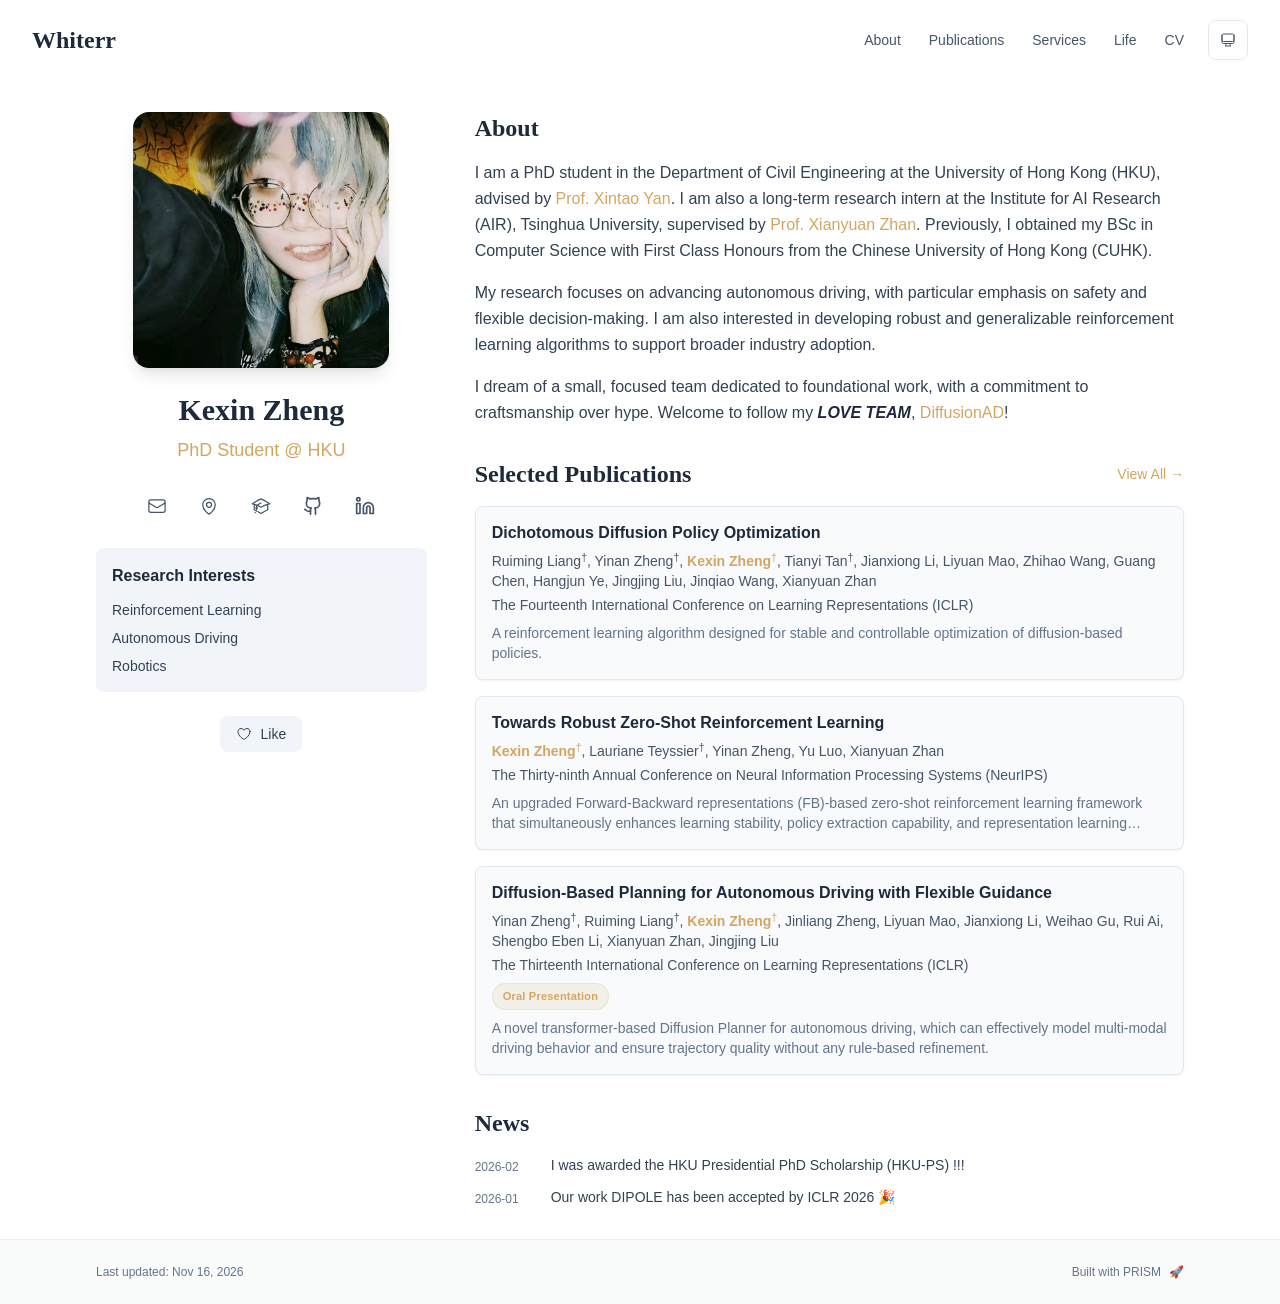
==== commit 9fb3fced: "update" ====
--- a/index.html
+++ b/index.html
@@ -61,4 +61,4 @@
     }
   </script><title>Whiterr</title><meta name="description" content="PhD student @ HKU."/><meta name="author" content="Kexin Zheng"/><meta name="keywords" content="Kexin Zheng,PhD,Research,"/><meta name="creator" content="Kexin Zheng"/><meta name="publisher" content="Kexin Zheng"/><meta property="og:title" content="Whiterr"/><meta property="og:description" content="PhD student @ HKU."/><meta property="og:site_name" content="Kexin Zheng&#x27;s Academic Website"/><meta property="og:locale" content="en_US"/><meta property="og:type" content="website"/><meta name="twitter:card" content="summary"/><meta name="twitter:title" content="Whiterr"/><meta name="twitter:description" content="PhD student @ HKU."/><link rel="icon" href="/kkd.jpg"/><script>document.querySelectorAll('body link[rel="icon"], body link[rel="apple-touch-icon"]').forEach(el => document.head.appendChild(el))</script><script src="/_next/static/chunks/polyfills-42372ed130431b0a.js" noModule=""></script></head><body class="font-sans antialiased"><div style="visibility:hidden"><nav class="fixed top-0 left-0 right-0 z-50" data-headlessui-state=""><div class="transition-all duration-300 ease-out bg-transparent" style="transform:translateY(-100px)"><div class="max-w-7xl mx-auto px-4 sm:px-6 lg:px-8"><div class="flex justify-between items-center h-16 lg:h-20"><div class="flex-shrink-0" tabindex="0"><a class="text-xl lg:text-2xl font-serif font-semibold text-primary hover:text-accent transition-colors duration-200" href="/">Whiterr</a></div><div class="hidden lg:block"><div class="ml-10 flex items-center space-x-3"><div class="relative flex items-baseline space-x-1"><a data-nav-href="/" class="relative px-3 py-2 text-sm font-medium rounded-lg transition-colors duration-150 text-primary" href="/">About</a><a data-nav-href="/publications" class="relative px-3 py-2 text-sm font-medium rounded-lg transition-colors duration-150 text-neutral-600" href="/publications/">Publications</a><a data-nav-href="/services" class="relative px-3 py-2 text-sm font-medium rounded-lg transition-colors duration-150 text-neutral-600" href="/services/">Services</a><a data-nav-href="/life" class="relative px-3 py-2 text-sm font-medium rounded-lg transition-colors duration-150 text-neutral-600" href="/life/">Life</a><a data-nav-href="/cv" class="relative px-3 py-2 text-sm font-medium rounded-lg transition-colors duration-150 text-neutral-600" href="/cv/">CV</a></div><div class="flex items-center justify-center w-10 h-10 rounded-lg border border-neutral-200 dark:border-[rgba(148,163,184,0.24)] bg-background dark:bg-neutral-800"><div class="w-4 h-4 rounded-full bg-neutral-300 animate-pulse"></div></div></div></div><div class="lg:hidden flex items-center space-x-2"><div class="flex items-center justify-center w-10 h-10 rounded-lg border border-neutral-200 dark:border-[rgba(148,163,184,0.24)] bg-background dark:bg-neutral-800"><div class="w-4 h-4 rounded-full bg-neutral-300 animate-pulse"></div></div><button class="inline-flex items-center justify-center p-2 rounded-md text-neutral-600 hover:text-primary hover:bg-neutral-100 dark:hover:bg-neutral-800 focus:outline-none focus:ring-2 focus:ring-inset focus:ring-accent transition-colors duration-200" id="headlessui-disclosure-button-«R7pdb»" type="button" aria-expanded="false" data-headlessui-state=""><span class="sr-only">Open main menu</span><div><svg xmlns="http://www.w3.org/2000/svg" fill="none" viewBox="0 0 24 24" stroke-width="1.5" stroke="currentColor" aria-hidden="true" data-slot="icon" class="block h-6 w-6"><path stroke-linecap="round" stroke-linejoin="round" d="M3.75 6.75h16.5M3.75 12h16.5m-16.5 5.25h16.5"></path></svg></div></button></div></div></div></div></nav><main class="min-h-screen pt-16 lg:pt-20"><div class="max-w-6xl mx-auto px-4 sm:px-6 lg:px-8 py-8 bg-background min-h-screen"><div class="grid grid-cols-1 lg:grid-cols-3 gap-12"><div class="lg:col-span-1"><div class="sticky top-8" style="opacity:0;transform:translateY(20px)"><div class="w-64 h-64 mx-auto mb-6 rounded-2xl overflow-hidden shadow-lg hover:shadow-xl transition-all duration-200 hover:scale-105"><img alt="Kexin Zheng" width="256" height="256" decoding="async" data-nimg="1" class="w-full h-full object-cover object-[32%_center]" style="color:transparent" src="/bio.jpg"/></div><div class="text-center mb-6"><h1 class="text-3xl font-serif font-bold text-primary mb-2">Kexin Zheng</h1><p class="text-lg text-accent font-medium mb-1">PhD Student @ HKU</p><p class="text-neutral-600 mb-2"></p></div><div class="flex flex-wrap justify-center gap-3 sm:gap-4 mb-6 relative px-2"><div class="relative"><button class="p-2 sm:p-2 transition-colors duration-200 text-neutral-600 dark:text-neutral-400 hover:text-accent" aria-label="Email"><svg xmlns="http://www.w3.org/2000/svg" fill="none" viewBox="0 0 24 24" stroke-width="1.5" stroke="currentColor" aria-hidden="true" data-slot="icon" class="h-5 w-5"><path stroke-linecap="round" stroke-linejoin="round" d="M21.75 6.75v10.5a2.25 2.25 0 0 1-2.25 2.25h-15a2.25 2.25 0 0 1-2.25-2.25V6.75m19.5 0A2.25 2.25 0 0 0 19.5 4.5h-15a2.25 2.25 0 0 0-2.25 2.25m19.5 0v.243a2.25 2.25 0 0 1-1.07 1.916l-7.5 4.615a2.25 2.25 0 0 1-2.36 0L3.32 8.91a2.25 2.25 0 0 1-1.07-1.916V6.75"></path></svg></button></div><div class="relative"><button class="p-2 sm:p-2 transition-colors duration-200 text-neutral-600 dark:text-neutral-400 hover:text-accent" aria-label="Location"><svg xmlns="http://www.w3.org/2000/svg" fill="none" viewBox="0 0 24 24" stroke-width="1.5" stroke="currentColor" aria-hidden="true" data-slot="icon" class="h-5 w-5"><path stroke-linecap="round" stroke-linejoin="round" d="M15 10.5a3 3 0 1 1-6 0 3 3 0 0 1 6 0Z"></path><path stroke-linecap="round" stroke-linejoin="round" d="M19.5 10.5c0 7.142-7.5 11.25-7.5 11.25S4.5 17.642 4.5 10.5a7.5 7.5 0 1 1 15 0Z"></path></svg></button></div><a href="https://scholar.google.com/citations?hl=en&amp;user=aIaHPOQAAAAJ" target="_blank" rel="noopener noreferrer" class="p-2 sm:p-2 text-neutral-600 dark:text-neutral-400 hover:text-accent transition-colors duration-200" aria-label="Google Scholar"><svg xmlns="http://www.w3.org/2000/svg" fill="none" viewBox="0 0 24 24" stroke-width="1.5" stroke="currentColor" aria-hidden="true" data-slot="icon" class="h-5 w-5"><path stroke-linecap="round" stroke-linejoin="round" d="M4.26 10.147a60.438 60.438 0 0 0-.491 6.347A48.62 48.62 0 0 1 12 20.904a48.62 48.62 0 0 1 8.232-4.41 60.46 60.46 0 0 0-.491-6.347m-15.482 0a50.636 50.636 0 0 0-2.658-.813A59.906 59.906 0 0 1 12 3.493a59.903 59.903 0 0 1 10.399 5.84c-.896.248-1.783.52-2.658.814m-15.482 0A50.717 50.717 0 0 1 12 13.489a50.702 50.702 0 0 1 7.74-3.342M6.75 15a.75.75 0 1 0 0-1.5.75.75 0 0 0 0 1.5Zm0 0v-3.675A55.378 55.378 0 0 1 12 8.443m-7.007 11.55A5.981 5.981 0 0 0 6.75 15.75v-1.5"></path></svg></a><a href="https://github.com/Whiterrrrr" target="_blank" rel="noopener noreferrer" class="p-2 sm:p-2 text-neutral-600 dark:text-neutral-400 hover:text-accent transition-colors duration-200" aria-label="GitHub"><svg xmlns="http://www.w3.org/2000/svg" width="24" height="24" viewBox="0 0 24 24" fill="none" stroke="currentColor" stroke-width="2" stroke-linecap="round" stroke-linejoin="round" class="lucide lucide-github h-5 w-5" aria-hidden="true"><path d="M15 22v-4a4.8 4.8 0 0 0-1-3.5c3 0 6-2 6-5.5.08-1.25-.27-2.48-1-3.5.28-1.15.28-2.35 0-3.5 0 0-1 0-3 1.5-2.64-.5-5.36-.5-8 0C6 2 5 2 5 2c-.3 1.15-.3 2.35 0 3.5A5.403 5.403 0 0 0 4 9c0 3.5 3 5.5 6 5.5-.39.49-.68 1.05-.85 1.65-.17.6-.22 1.23-.15 1.85v4"></path><path d="M9 18c-4.51 2-5-2-7-2"></path></svg></a><a href="https://www.linkedin.com/in/kexin-zheng-934a41242" target="_blank" rel="noopener noreferrer" class="p-2 sm:p-2 text-neutral-600 dark:text-neutral-400 hover:text-accent transition-colors duration-200" aria-label="LinkedIn"><svg xmlns="http://www.w3.org/2000/svg" width="24" height="24" viewBox="0 0 24 24" fill="none" stroke="currentColor" stroke-width="2" stroke-linecap="round" stroke-linejoin="round" class="lucide lucide-linkedin h-5 w-5" aria-hidden="true"><path d="M16 8a6 6 0 0 1 6 6v7h-4v-7a2 2 0 0 0-2-2 2 2 0 0 0-2 2v7h-4v-7a6 6 0 0 1 6-6z"></path><rect width="4" height="12" x="2" y="9"></rect><circle cx="4" cy="4" r="2"></circle></svg></a></div><div class="bg-neutral-100 dark:bg-neutral-800 rounded-lg p-4 mb-6 hover:shadow-lg transition-all duration-200 hover:scale-[1.02]"><h3 class="font-semibold text-primary mb-3">Research Interests</h3><div class="space-y-2 text-sm text-neutral-700 dark:text-neutral-500"><div>Reinforcement Learning</div><div>Autonomous Driving</div><div>Robotics</div></div></div><div class="flex justify-center"><div class="relative"><button class="flex items-center space-x-2 px-4 py-2 rounded-lg font-medium text-sm transition-all duration-200 bg-neutral-100 dark:bg-neutral-800 text-neutral-700 dark:text-neutral-500 hover:bg-red-50 dark:hover:bg-red-900/20 hover:text-red-600 dark:hover:text-red-400 cursor-pointer" tabindex="0"><svg xmlns="http://www.w3.org/2000/svg" fill="none" viewBox="0 0 24 24" stroke-width="1.5" stroke="currentColor" aria-hidden="true" data-slot="icon" class="h-4 w-4"><path stroke-linecap="round" stroke-linejoin="round" d="M21 8.25c0-2.485-2.099-4.5-4.688-4.5-1.935 0-3.597 1.126-4.312 2.733-.715-1.607-2.377-2.733-4.313-2.733C5.1 3.75 3 5.765 3 8.25c0 7.22 9 12 9 12s9-4.78 9-12Z"></path></svg><span>Like</span></button></div></div></div></div><div class="lg:col-span-2 space-y-8"><section id="about" class="scroll-mt-24 space-y-8"><section style="opacity:0;transform:translateY(20px)"><h2 class="text-2xl font-serif font-bold text-primary mb-4">About</h2><div class="text-neutral-700 dark:text-neutral-600 leading-relaxed"><p class="mb-4 last:mb-0">I am a PhD student in the Department of Civil Engineering at the University of Hong Kong (HKU), advised by <a href="https://www.civil.hku.hk/pp-yanxt.html" node="[object Object]" target="_blank" rel="noopener noreferrer" class="text-accent font-medium transition-all duration-200 rounded hover:bg-accent/10 hover:shadow-sm">Prof. Xintao Yan</a>. I am also a long-term research intern at the Institute for AI Research (AIR), Tsinghua University, supervised by <a href="https://air-dream.netlify.app/author/xianyuan-zhan/" node="[object Object]" target="_blank" rel="noopener noreferrer" class="text-accent font-medium transition-all duration-200 rounded hover:bg-accent/10 hover:shadow-sm">Prof. Xianyuan Zhan</a>. Previously, I obtained my BSc in Computer Science with First Class Honours from the Chinese University of Hong Kong (CUHK).</p>
 <p class="mb-4 last:mb-0">My research focuses on advancing autonomous driving, with particular emphasis on safety and flexible decision-making. I am also interested in developing robust and generalizable reinforcement learning algorithms to support broader industry adoption.</p>
-<p class="mb-4 last:mb-0">I dream of a small, focused team dedicated to foundational work, with a commitment to craftsmanship over hype. Welcome to follow my <em class="italic text-neutral-600 dark:text-neutral-500"><strong class="font-semibold text-primary">LOVE TEAM</strong></em>, <a href="https://github.com/DiffusionAD" node="[object Object]" target="_blank" rel="noopener noreferrer" class="text-accent font-medium transition-all duration-200 rounded hover:bg-accent/10 hover:shadow-sm">DiffusionAD</a>!</p></div></section><section style="opacity:0;transform:translateY(20px)"><div class="flex items-center justify-between mb-4"><h2 class="text-2xl font-serif font-bold text-primary">Selected Publications</h2><a class="text-accent hover:text-accent-dark text-sm font-medium transition-all duration-200 rounded hover:bg-accent/10 hover:shadow-sm" href="/publications/">View All<!-- --> →</a></div><div class="space-y-4"><div class="bg-neutral-50 dark:bg-neutral-800 p-4 rounded-lg shadow-sm border border-neutral-200 dark:border-[rgba(148,163,184,0.24)] hover:shadow-lg transition-all duration-200 hover:scale-[1.02]" style="opacity:0;transform:translateY(20px)"><h3 class="font-semibold text-primary mb-2 leading-tight">Dichotomous Diffusion Policy Optimization</h3><p class="text-sm text-neutral-600 dark:text-neutral-500 mb-1"><span><span class=" ">Ruiming Liang</span><sup class="ml-0 text-neutral-600 dark:text-neutral-500">†</sup>, </span><span><span class=" ">Yinan Zheng</span><sup class="ml-0 text-neutral-600 dark:text-neutral-500">†</sup>, </span><span><span class="font-semibold text-accent ">Kexin Zheng</span><sup class="ml-0 text-accent">†</sup>, </span><span><span class=" ">Tianyi Tan</span><sup class="ml-0 text-neutral-600 dark:text-neutral-500">†</sup>, </span><span><span class=" ">Jianxiong Li</span>, </span><span><span class=" ">Liyuan Mao</span>, </span><span><span class=" ">Zhihao Wang</span>, </span><span><span class=" ">Guang Chen</span>, </span><span><span class=" ">Hangjun Ye</span>, </span><span><span class=" ">Jingjing Liu</span>, </span><span><span class=" ">Jinqiao Wang</span>, </span><span><span class=" ">Xianyuan Zhan</span></span></p><p class="text-sm text-neutral-600 dark:text-neutral-500 mb-2">The Fourteenth International Conference on Learning Representations (ICLR)</p><p class="text-sm text-neutral-500 dark:text-neutral-500 line-clamp-2">A reinforcement learning (RL) algorithm designed for stable and controllable optimization of diffusion-based policies. It reformulates KL-regularized RL with a greedified policy regularization objective, decomposing the optimal diffusion policy into two dichotomous policies performing reward maximization (positive policy) and minimization (negative policy) respectively.</p></div><div class="bg-neutral-50 dark:bg-neutral-800 p-4 rounded-lg shadow-sm border border-neutral-200 dark:border-[rgba(148,163,184,0.24)] hover:shadow-lg transition-all duration-200 hover:scale-[1.02]" style="opacity:0;transform:translateY(20px)"><h3 class="font-semibold text-primary mb-2 leading-tight">Towards Robust Zero-Shot Reinforcement Learning</h3><p class="text-sm text-neutral-600 dark:text-neutral-500 mb-1"><span><span class="font-semibold text-accent ">Kexin Zheng</span><sup class="ml-0 text-accent">†</sup>, </span><span><span class=" ">Lauriane Teyssier</span><sup class="ml-0 text-neutral-600 dark:text-neutral-500">†</sup>, </span><span><span class=" ">Yinan Zheng</span>, </span><span><span class=" ">Yu Luo</span>, </span><span><span class=" ">Xianyuan Zhan</span></span></p><p class="text-sm text-neutral-600 dark:text-neutral-500 mb-2">The Thirty-ninth Annual Conference on Neural Information Processing Systems (NeurIPS)</p><p class="text-sm text-neutral-500 dark:text-neutral-500 line-clamp-2">An upgraded Forward-Backward representations (FB)-based zero-shot reinforcement learning framework that simultaneously enhances learning stability, policy extraction capability, and representation learning quality.</p></div><div class="bg-neutral-50 dark:bg-neutral-800 p-4 rounded-lg shadow-sm border border-neutral-200 dark:border-[rgba(148,163,184,0.24)] hover:shadow-lg transition-all duration-200 hover:scale-[1.02]" style="opacity:0;transform:translateY(20px)"><h3 class="font-semibold text-primary mb-2 leading-tight">Diffusion-Based Planning for Autonomous Driving with Flexible Guidance</h3><p class="text-sm text-neutral-600 dark:text-neutral-500 mb-1"><span><span class=" ">Yinan Zheng</span><sup class="ml-0 text-neutral-600 dark:text-neutral-500">†</sup>, </span><span><span class=" ">Ruiming Liang</span><sup class="ml-0 text-neutral-600 dark:text-neutral-500">†</sup>, </span><span><span class="font-semibold text-accent ">Kexin Zheng</span><sup class="ml-0 text-accent">†</sup>, </span><span><span class=" ">Jinliang Zheng</span>, </span><span><span class=" ">Liyuan Mao</span>, </span><span><span class=" ">Jianxiong Li</span>, </span><span><span class=" ">Weihao Gu</span>, </span><span><span class=" ">Rui Ai</span>, </span><span><span class=" ">Shengbo Eben Li</span>, </span><span><span class=" ">Xianyuan Zhan</span>, </span><span><span class=" ">Jingjing Liu</span></span></p><p class="text-sm text-neutral-600 dark:text-neutral-500 mb-2">The Thirteenth International Conference on Learning Representations (ICLR)</p><div class="flex flex-wrap gap-2 mb-2"><span class="inline-flex items-center rounded-full bg-accent/12 px-2.5 py-1 text-[11px] font-semibold tracking-[0.02em] text-accent border border-accent/20">Oral Presentation</span></div><p class="text-sm text-neutral-500 dark:text-neutral-500 line-clamp-2">A novel transformer-based Diffusion Planner for autonomous driving, which can effectively model multi-modal driving behavior and ensure trajectory quality without any rule-based refinement</p></div></div></section><section style="opacity:0;transform:translateY(20px)"><h2 class="text-2xl font-serif font-bold text-primary mb-4">News</h2><div class="space-y-3"><div class="flex items-start space-x-3"><span class="text-xs text-neutral-500 mt-1 w-16 flex-shrink-0">2026-02</span><p class="text-sm text-neutral-700">I was awarded the HKU Presidential PhD Scholarship (HKU-PS) !!!</p></div><div class="flex items-start space-x-3"><span class="text-xs text-neutral-500 mt-1 w-16 flex-shrink-0">2026-01</span><p class="text-sm text-neutral-700">Our work DIPOLE has been accepted by ICLR 2026 🎉</p></div></div></section></section></div></div></div><!--$--><!--/$--><!--$--><!--/$--></main><footer class="border-t border-neutral-200/50 bg-neutral-50/50 dark:bg-neutral-900/50 dark:border-neutral-700/50"><div class="max-w-6xl mx-auto px-4 sm:px-6 lg:px-8 py-6"><div class="flex flex-col sm:flex-row justify-between items-center gap-2"><p class="text-xs text-neutral-500">Last updated<!-- -->: <!-- -->Nov 16, 2026</p><p class="text-xs text-neutral-500 flex items-center"><a href="https://github.com/xyjoey/PRISM" target="_blank" rel="noopener noreferrer">Built with PRISM</a><span class="ml-2">🚀</span></p></div></div></footer></div><script src="/_next/static/chunks/webpack-679b75d1c4c2027c.js" async=""></script><script>(self.__next_f=self.__next_f||[]).push([0])</script><script>self.__next_f.push([1,"1:\"$Sreact.fragment\"\n3:I[3719,[\"461\",\"static/chunks/461-a9a5d7b05a71d978.js\",\"874\",\"static/chunks/874-6cc630662f3664af.js\",\"291\",\"static/chunks/291-e39730cc9327e39b.js\",\"177\",\"static/chunks/app/layout-f47ed4cefe265c3a.js\"],\"ThemeProvider\"]\n4:I[310,[\"461\",\"static/chunks/461-a9a5d7b05a71d978.js\",\"874\",\"static/chunks/874-6cc630662f3664af.js\",\"291\",\"static/chunks/291-e39730cc9327e39b.js\",\"177\",\"static/chunks/app/layout-f47ed4cefe265c3a.js\"],\"LocaleProvider\"]\n5:I[4574,[\"461\",\"static/chunks/461-a9a5d7b05a71d978.js\",\"874\",\"static/chunks/874-6cc630662f3664af.js\",\"291\",\"static/chunks/291-e39730cc9327e39b.js\",\"177\",\"static/chunks/app/layout-f47ed4cefe265c3a.js\"],\"default\"]\n6:I[7555,[],\"\"]\n7:I[1295,[],\"\"]\n8:I[2548,[\"461\",\"static/chunks/461-a9a5d7b05a71d978.js\",\"874\",\"static/chunks/874-6cc630662f3664af.js\",\"291\",\"static/chunks/291-e39730cc9327e39b.js\",\"177\",\"static/chunks/app/layout-f47ed4cefe265c3a.js\"],\"default\"]\n9:I[6613,[\"461\",\"static/chunks/461-a9a5d7b05a71d978.js\",\"178\",\"static/chunks/178-595a94b9af1e67b5.js\",\"874\",\"static/chunks/874-6cc630662f3664af.js\",\"748\",\"static/chunks/748-90fc307eb6cb0c21.js\",\"974\",\"static/chunks/app/page-546f337a4bda7644.js\"],\"default\"]\na:I[9665,[],\"MetadataBoundary\"]\nc:I[9665,[],\"OutletBoundary\"]\nf:I[4911,[],\"AsyncMetadataOutlet\"]\n11:I[9665,[],\"ViewportBoundary\"]\n13:I[6614,[],\"\"]\n:HL[\"/_next/static/css/f4b701fb5fc42ae4.css\",\"style\"]\n2:T5c8,\n    try {\n      const cfg = {\"enabled\":false,\"locales\":[\"en\"],\"defaultLocale\":\"en\",\"mode\":\"fixed\",\"fixedLocale\":\"en\",\"persist\":false,\"switcher\":false,\"labels\":{\"en\":\"English\"}};\n      const storageKey = 'locale-storage';\n      const normalize = (value) =\u003e typeof value === 'string' ? value.trim().replace('_', '-').toLowerCase() : '';\n      const matchLocale = (candidate) =\u003e {\n        const normalized = normalize(candidate);\n        if (!normalized) return null;\n        if (cfg.locales.includes(normalized)) return normalized;\n        const language = normalized.split('-')[0];\n        if (cfg.locales.includes(language)) return language;\n        return null;\n  "])</script><script>self.__next_f.push([1,"    };\n\n      let resolved = null;\n\n      if (!cfg.enabled) {\n        resolved = cfg.defaultLocale;\n      } else if (cfg.persist) {\n        resolved = matchLocale(localStorage.getItem(storageKey));\n      }\n\n      if (!resolved) {\n        if (cfg.mode === 'fixed') {\n          resolved = cfg.fixedLocale;\n        } else {\n          resolved = matchLocale(navigator.language);\n        }\n      }\n\n      if (!resolved) {\n        resolved = cfg.defaultLocale;\n      }\n\n      const root = document.documentElement;\n      root.lang = resolved;\n      root.setAttribute('data-locale', resolved);\n\n      if (cfg.persist) {\n        localStorage.setItem(storageKey, resolved);\n      }\n    } catch (e) {\n      const root = document.documentElement;\n      root.lang = 'en';\n      root.setAttribute('data-locale', 'en');\n    }\n  "])</script><script>self.__next_f.push([1,"0:{\"P\":null,\"b\":\"EwfARe2vlTIXuRRLUj5TD\",\"p\":\"\",\"c\":[\"\",\"\"],\"i\":false,\"f\":[[[\"\",{\"children\":[\"__PAGE__\",{}]},\"$undefined\",\"$undefined\",true],[\"\",[\"$\",\"$1\",\"c\",{\"children\":[[[\"$\",\"link\",\"0\",{\"rel\":\"stylesheet\",\"href\":\"/_next/static/css/f4b701fb5fc42ae4.css\",\"precedence\":\"next\",\"crossOrigin\":\"$undefined\",\"nonce\":\"$undefined\"}]],[\"$\",\"html\",null,{\"lang\":\"en\",\"className\":\"scroll-smooth\",\"suppressHydrationWarning\":true,\"children\":[[\"$\",\"head\",null,{\"children\":[[\"$\",\"link\",null,{\"rel\":\"icon\",\"href\":\"/kkd.jpg\",\"type\":\"image/svg+xml\"}],[\"$\",\"link\",null,{\"rel\":\"dns-prefetch\",\"href\":\"https://jialeliu.com\"}],[\"$\",\"link\",null,{\"rel\":\"preconnect\",\"href\":\"https://jialeliu.com\",\"crossOrigin\":\"\"}],[\"$\",\"link\",null,{\"rel\":\"preload\",\"as\":\"font\",\"type\":\"font/woff2\",\"href\":\"https://jialeliu.com/fonts/georgiab.woff2\",\"crossOrigin\":\"\"}],[\"$\",\"script\",null,{\"dangerouslySetInnerHTML\":{\"__html\":\"\\n              try {\\n                const theme = localStorage.getItem('theme-storage');\\n                const parsed = theme ? JSON.parse(theme) : null;\\n                const setting = parsed?.state?.theme || 'system';\\n                const prefersDark = typeof window !== 'undefined' \u0026\u0026 window.matchMedia \u0026\u0026 window.matchMedia('(prefers-color-scheme: dark)').matches;\\n                const effective = setting === 'dark' ? 'dark' : (setting === 'light' ? 'light' : (prefersDark ? 'dark' : 'light'));\\n                var root = document.documentElement;\\n                root.classList.add(effective);\\n                root.setAttribute('data-theme', effective);\\n              } catch (e) {\\n                var root = document.documentElement;\\n                root.classList.add('light');\\n                root.setAttribute('data-theme', 'light');\\n              }\\n            \"}}],[\"$\",\"script\",null,{\"dangerouslySetInnerHTML\":{\"__html\":\"$2\"}}]]}],[\"$\",\"body\",null,{\"className\":\"font-sans antialiased\",\"children\":[\"$\",\"$L3\",null,{\"children\":[\"$\",\"$L4\",null,{\"config\":{\"enabled\":false,\"locales\":[\"en\"],\"defaultLocale\":\"en\",\"mode\":\"fixed\",\"fixedLocale\":\"en\",\"persist\":false,\"switcher\":false,\"labels\":{\"en\":\"English\"}},\"children\":[[\"$\",\"$L5\",null,{\"items\":[{\"title\":\"About\",\"type\":\"page\",\"target\":\"about\",\"href\":\"/\"},{\"title\":\"Publications\",\"type\":\"page\",\"target\":\"publications\",\"href\":\"/publications\"},{\"title\":\"Services\",\"type\":\"page\",\"target\":\"services\",\"href\":\"/services\"},{\"title\":\"Life\",\"type\":\"page\",\"target\":\"life\",\"href\":\"/life\"},{\"title\":\"CV\",\"type\":\"page\",\"target\":\"cv\",\"href\":\"/cv\"}],\"siteTitle\":\"Whiterr\",\"enableOnePageMode\":false,\"i18n\":\"$0:f:0:1:1:props:children:1:props:children:1:props:children:props:children:props:config\",\"itemsByLocale\":{\"en\":[{\"title\":\"About\",\"type\":\"page\",\"target\":\"about\",\"href\":\"/\"},{\"title\":\"Publications\",\"type\":\"page\",\"target\":\"publications\",\"href\":\"/publications\"},{\"title\":\"Services\",\"type\":\"page\",\"target\":\"services\",\"href\":\"/services\"},{\"title\":\"Life\",\"type\":\"page\",\"target\":\"life\",\"href\":\"/life\"},{\"title\":\"CV\",\"type\":\"page\",\"target\":\"cv\",\"href\":\"/cv\"}]},\"siteTitleByLocale\":{\"en\":\"Whiterr\"}}],[\"$\",\"main\",null,{\"className\":\"min-h-screen pt-16 lg:pt-20\",\"children\":[\"$\",\"$L6\",null,{\"parallelRouterKey\":\"children\",\"error\":\"$undefined\",\"errorStyles\":\"$undefined\",\"errorScripts\":\"$undefined\",\"template\":[\"$\",\"$L7\",null,{}],\"templateStyles\":\"$undefined\",\"templateScripts\":\"$undefined\",\"notFound\":[[[\"$\",\"title\",null,{\"children\":\"404: This page could not be found.\"}],[\"$\",\"div\",null,{\"style\":{\"fontFamily\":\"system-ui,\\\"Segoe UI\\\",Roboto,Helvetica,Arial,sans-serif,\\\"Apple Color Emoji\\\",\\\"Segoe UI Emoji\\\"\",\"height\":\"100vh\",\"textAlign\":\"center\",\"display\":\"flex\",\"flexDirection\":\"column\",\"alignItems\":\"center\",\"justifyContent\":\"center\"},\"children\":[\"$\",\"div\",null,{\"children\":[[\"$\",\"style\",null,{\"dangerouslySetInnerHTML\":{\"__html\":\"body{color:#000;background:#fff;margin:0}.next-error-h1{border-right:1px solid rgba(0,0,0,.3)}@media (prefers-color-scheme:dark){body{color:#fff;background:#000}.next-error-h1{border-right:1px solid rgba(255,255,255,.3)}}\"}}],[\"$\",\"h1\",null,{\"className\":\"next-error-h1\",\"style\":{\"display\":\"inline-block\",\"margin\":\"0 20px 0 0\",\"padding\":\"0 23px 0 0\",\"fontSize\":24,\"fontWeight\":500,\"verticalAlign\":\"top\",\"lineHeight\":\"49px\"},\"children\":404}],[\"$\",\"div\",null,{\"style\":{\"display\":\"inline-block\"},\"children\":[\"$\",\"h2\",null,{\"style\":{\"fontSize\":14,\"fontWeight\":400,\"lineHeight\":\"49px\",\"margin\":0},\"children\":\"This page could not be found.\"}]}]]}]}]],[]],\"forbidden\":\"$undefined\",\"unauthorized\":\"$undefined\"}]}],[\"$\",\"$L8\",null,{\"lastUpdated\":\"Nov 16, 2026\",\"lastUpdatedByLocale\":{\"en\":\"Nov 16, 2026\"},\"defaultLocale\":\"en\"}]]}]}]}]]}]]}],{\"children\":[\"__PAGE__\",[\"$\",\"$1\",\"c\",{\"children\":[[\"$\",\"$L9\",null,{\"dataByLocale\":{\"en\":{\"author\":{\"name\":\"Kexin Zheng\",\"title\":\"PhD Student @ HKU\",\"avatar\":\"/bio.jpg\"},\"social\":{\"email\":\"whiterr@link.cuhk.edu.hk\",\"location\":\"Hong Kong SAR\",\"location_details\":[\"HW @ HKU, Hong Kong SAR\",\"AIR @ THU, Beijing\"],\"google_scholar\":\"https://scholar.google.com/citations?hl=en\u0026user=aIaHPOQAAAAJ\",\"github\":\"https://github.com/Whiterrrrr\",\"linkedin\":\"https://www.linkedin.com/in/kexin-zheng-934a41242\"},\"features\":{\"enable_likes\":true,\"enable_one_page_mode\":false},\"enableOnePageMode\":false,\"researchInterests\":[\"Reinforcement Learning\",\"Autonomous Driving\",\"Robotics\"],\"pagesToShow\":[{\"type\":\"about\",\"id\":\"about\",\"sections\":[{\"id\":\"about\",\"type\":\"markdown\",\"source\":\"bio.md\",\"title\":\"About\",\"content\":\"I am a PhD student in the Department of Civil Engineering at the University of Hong Kong (HKU), advised by [Prof. Xintao Yan](https://www.civil.hku.hk/pp-yanxt.html). I am also a long-term research intern at the Institute for AI Research (AIR), Tsinghua University, supervised by [Prof. Xianyuan Zhan](https://air-dream.netlify.app/author/xianyuan-zhan/). Previously, I obtained my BSc in Computer Science with First Class Honours from the Chinese University of Hong Kong (CUHK).\\n\\nMy research focuses on advancing autonomous driving, with particular emphasis on safety and flexible decision-making. I am also interested in developing robust and generalizable reinforcement learning algorithms to support broader industry adoption.\\n\\nI dream of a small, focused team dedicated to foundational work, with a commitment to craftsmanship over hype. Welcome to follow my ***LOVE TEAM***, [DiffusionAD](https://github.com/DiffusionAD)!\"},{\"id\":\"featured_publications\",\"type\":\"publications\",\"title\":\"Selected Publications\",\"filter\":\"selected\",\"limit\":5,\"publications\":[{\"id\":\"liang2026dipole\",\"title\":\"Dichotomous Diffusion Policy Optimization\",\"titleNodes\":[{\"type\":\"text\",\"text\":\"Dichotomous Diffusion Policy Optimization\"}],\"authors\":[{\"name\":\"Ruiming Liang\",\"isHighlighted\":false,\"isCorresponding\":true,\"isCoAuthor\":false},{\"name\":\"Yinan Zheng\",\"isHighlighted\":false,\"isCorresponding\":true,\"isCoAuthor\":false},{\"name\":\"Kexin Zheng\",\"isHighlighted\":true,\"isCorresponding\":true,\"isCoAuthor\":false},{\"name\":\"Tianyi Tan\",\"isHighlighted\":false,\"isCorresponding\":true,\"isCoAuthor\":false},{\"name\":\"Jianxiong Li\",\"isHighlighted\":false,\"isCorresponding\":false,\"isCoAuthor\":false},{\"name\":\"Liyuan Mao\",\"isHighlighted\":false,\"isCorresponding\":false,\"isCoAuthor\":false},{\"name\":\"Zhihao Wang\",\"isHighlighted\":false,\"isCorresponding\":false,\"isCoAuthor\":false},{\"name\":\"Guang Chen\",\"isHighlighted\":false,\"isCorresponding\":false,\"isCoAuthor\":false},{\"name\":\"Hangjun Ye\",\"isHighlighted\":false,\"isCorresponding\":false,\"isCoAuthor\":false},{\"name\":\"Jingjing Liu\",\"isHighlighted\":false,\"isCorresponding\":false,\"isCoAuthor\":false},{\"name\":\"Jinqiao Wang\",\"isHighlighted\":false,\"isCorresponding\":false,\"isCoAuthor\":false},{\"name\":\"Xianyuan Zhan\",\"isHighlighted\":false,\"isCorresponding\":false,\"isCoAuthor\":false}],\"year\":2026,\"type\":\"conference\",\"status\":\"published\",\"tags\":[],\"keywords\":\"$0:f:0:1:2:children:1:props:children:0:props:dataByLocale:en:pagesToShow:0:sections:1:publications:0:tags\",\"researchArea\":\"machine-learning\",\"journal\":\"\",\"journalNodes\":[],\"conference\":\"The Fourteenth International Conference on Learning Representations (ICLR)\",\"conferenceNodes\":[{\"type\":\"text\",\"text\":\"The Fourteenth International Conference on Learning Representations (ICLR)\"}],\"code\":\"https://github.com/LRMbbj/DIPOLE\",\"abstract\":\"\",\"description\":\"A reinforcement learning (RL) algorithm designed for stable and controllable optimization of diffusion-based policies. It reformulates KL-regularized RL with a greedified policy regularization objective, decomposing the optimal diffusion policy into two dichotomous policies performing reward maximization (positive policy) and minimization (negative policy) respectively.\",\"selected\":true,\"preview\":\"dipole.png\",\"bibtex\":\"@inproceedings{liang2026dipole,\\n  title = {Dichotomous Diffusion Policy Optimization},\\n  author = {Ruiming Liang and Yinan Zheng and Kexin Zheng and Tianyi Tan and Jianxiong Li and Liyuan Mao and Zhihao Wang and Guang Chen and Hangjun Ye and Jingjing Liu and Jinqiao Wang and Xianyuan Zhan},\\n  booktitle = {The Fourteenth International Conference on Learning Representations (ICLR)},\\n  year = {2026}\\n}\"},{\"id\":\"zheng2026towards\",\"title\":\"Towards Robust Zero-Shot Reinforcement Learning\",\"titleNodes\":[{\"type\":\"text\",\"text\":\"Towards Robust Zero-Shot Reinforcement Learning\"}],\"authors\":[{\"name\":\"Kexin Zheng\",\"isHighlighted\":true,\"isCorresponding\":true,\"isCoAuthor\":false},{\"name\":\"Lauriane Teyssier\",\"isHighlighted\":false,\"isCorresponding\":true,\"isCoAuthor\":false},{\"name\":\"Yinan Zheng\",\"isHighlighted\":false,\"isCorresponding\":false,\"isCoAuthor\":false},{\"name\":\"Yu Luo\",\"isHighlighted\":false,\"isCorresponding\":false,\"isCoAuthor\":false},{\"name\":\"Xianyuan Zhan\",\"isHighlighted\":false,\"isCorresponding\":false,\"isCoAuthor\":false}],\"year\":2025,\"type\":\"conference\",\"status\":\"published\",\"tags\":[],\"keywords\":\"$0:f:0:1:2:children:1:props:children:0:props:dataByLocale:en:pagesToShow:0:sections:1:publications:1:tags\",\"researchArea\":\"machine-learning\",\"journal\":\"\",\"journalNodes\":[],\"conference\":\"The Thirty-ninth Annual Conference on Neural Information Processing Systems (NeurIPS)\",\"conferenceNodes\":[{\"type\":\"text\",\"text\":\"The Thirty-ninth Annual Conference on Neural Information Processing Systems (NeurIPS)\"}],\"code\":\"https://github.com/Whiterrrrr/BREEZE\",\"abstract\":\"\",\"description\":\"An upgraded Forward-Backward representations (FB)-based zero-shot reinforcement learning framework that simultaneously enhances learning stability, policy extraction capability, and representation learning quality.\",\"selected\":true,\"preview\":\"breeze-curves.png\",\"bibtex\":\"@inproceedings{zheng2026towards,\\n  title = {Towards Robust Zero-Shot Reinforcement Learning},\\n  author = {Zheng, Kexin and Teyssier, Lauriane and Zheng, Yinan and Luo, Yu and Zhan, Xianyuan},\\n  booktitle = {The Thirty-ninth Annual Conference on Neural Information Processing Systems (NeurIPS)},\\n  year = {2025}\\n}\"},{\"id\":\"zheng2025diffusionbased\",\"title\":\"Diffusion-Based Planning for Autonomous Driving with Flexible Guidance\",\"titleNodes\":[{\"type\":\"text\",\"text\":\"Diffusion-Based Planning for Autonomous Driving with Flexible Guidance\"}],\"authors\":[{\"name\":\"Yinan Zheng\",\"isHighlighted\":false,\"isCorresponding\":true,\"isCoAuthor\":false},{\"name\":\"Ruiming Liang\",\"isHighlighted\":false,\"isCorresponding\":true,\"isCoAuthor\":false},{\"name\":\"Kexin Zheng\",\"isHighlighted\":true,\"isCorresponding\":true,\"isCoAuthor\":false},{\"name\":\"Jinliang Zheng\",\"isHighlighted\":false,\"isCorresponding\":false,\"isCoAuthor\":false},{\"name\":\"Liyuan Mao\",\"isHighlighted\":false,\"isCorresponding\":false,\"isCoAuthor\":false},{\"name\":\"Jianxiong Li\",\"isHighlighted\":false,\"isCorresponding\":false,\"isCoAuthor\":false},{\"name\":\"Weihao Gu\",\"isHighlighted\":false,\"isCorresponding\":false,\"isCoAuthor\":false},{\"name\":\"Rui Ai\",\"isHighlighted\":false,\"isCorresponding\":false,\"isCoAuthor\":false},{\"name\":\"Shengbo Eben Li\",\"isHighlighted\":false,\"isCorresponding\":false,\"isCoAuthor\":false},{\"name\":\"Xianyuan Zhan\",\"isHighlighted\":false,\"isCorresponding\":false,\"isCoAuthor\":false},{\"name\":\"Jingjing Liu\",\"isHighlighted\":false,\"isCorresponding\":false,\"isCoAuthor\":false}],\"year\":2025,\"type\":\"conference\",\"status\":\"published\",\"tags\":[],\"keywords\":\"$0:f:0:1:2:children:1:props:children:0:props:dataByLocale:en:pagesToShow:0:sections:1:publications:2:tags\",\"researchArea\":\"machine-learning\",\"journal\":\"\",\"journalNodes\":[],\"conference\":\"The Thirteenth International Conference on Learning Representations (ICLR)\",\"conferenceNodes\":[{\"type\":\"text\",\"text\":\"The Thirteenth International Conference on Learning Representations (ICLR)\"}],\"url\":\"https://openreview.net/forum?id=wM2sfVgMDH\",\"code\":\"https://github.com/ZhengYinan-AIR/Diffusion-Planner\",\"abstract\":\"\",\"description\":\"A novel transformer-based Diffusion Planner for autonomous driving, which can effectively model multi-modal driving behavior and ensure trajectory quality without any rule-based refinement\",\"awards\":[\"Oral Presentation\"],\"selected\":true,\"preview\":\"diffusion-planner.png\",\"bibtex\":\"@inproceedings{zheng2025diffusionbased,\\n  title = {Diffusion-Based Planning for Autonomous Driving with Flexible Guidance},\\n  author = {Yinan Zheng and Ruiming Liang and Kexin Zheng and Jinliang Zheng and Liyuan Mao and Jianxiong Li and Weihao Gu and Rui Ai and Shengbo Eben Li and Xianyuan Zhan and Jingjing Liu},\\n  booktitle = {The Thirteenth International Conference on Learning Representations (ICLR)},\\n  year = {2025},\\n  url = {https://openreview.net/forum?id=wM2sfVgMDH}\\n}\"}]},{\"id\":\"news\",\"type\":\"list\",\"title\":\"News\",\"source\":\"news.toml\",\"items\":[{\"date\":\"2026-02\",\"content\":\"I was awarded the HKU Presidential PhD Scholarship (HKU-PS) !!!\"},{\"date\":\"2026-01\",\"content\":\"Our work DIPOLE has been accepted by ICLR 2026 🎉\"}]}]}]}},\"defaultLocale\":\"en\"}],[\"$\",\"$La\",null,{\"children\":\"$Lb\"}],null,[\"$\",\"$Lc\",null,{\"children\":[\"$Ld\",\"$Le\",[\"$\",\"$Lf\",null,{\"promise\":\"$@10\"}]]}]]}],{},null,false]},null,false],[\"$\",\"$1\",\"h\",{\"children\":[null,[\"$\",\"$1\",\"v6Z46IAPynXoOygF2XL1o\",{\"children\":[[\"$\",\"$L11\",null,{\"children\":\"$L12\"}],null]}],null]}],false]],\"m\":\"$undefined\",\"G\":[\"$13\",\"$undefined\"],\"s\":false,\"S\":true}\n"])</script><script>self.__next_f.push([1,"14:\"$Sreact.suspense\"\n15:I[4911,[],\"AsyncMetadata\"]\nb:[\"$\",\"$14\",null,{\"fallback\":null,\"children\":[\"$\",\"$L15\",null,{\"promise\":\"$@16\"}]}]\n"])</script><script>self.__next_f.push([1,"e:null\n"])</script><script>self.__next_f.push([1,"12:[[\"$\",\"meta\",\"0\",{\"charSet\":\"utf-8\"}],[\"$\",\"meta\",\"1\",{\"name\":\"viewport\",\"content\":\"width=device-width, initial-scale=1\"}]]\nd:null\n"])</script><script>self.__next_f.push([1,"16:{\"metadata\":[[\"$\",\"title\",\"0\",{\"children\":\"Whiterr\"}],[\"$\",\"meta\",\"1\",{\"name\":\"description\",\"content\":\"PhD student @ HKU.\"}],[\"$\",\"meta\",\"2\",{\"name\":\"author\",\"content\":\"Kexin Zheng\"}],[\"$\",\"meta\",\"3\",{\"name\":\"keywords\",\"content\":\"Kexin Zheng,PhD,Research,\"}],[\"$\",\"meta\",\"4\",{\"name\":\"creator\",\"content\":\"Kexin Zheng\"}],[\"$\",\"meta\",\"5\",{\"name\":\"publisher\",\"content\":\"Kexin Zheng\"}],[\"$\",\"meta\",\"6\",{\"property\":\"og:title\",\"content\":\"Whiterr\"}],[\"$\",\"meta\",\"7\",{\"property\":\"og:description\",\"content\":\"PhD student @ HKU.\"}],[\"$\",\"meta\",\"8\",{\"property\":\"og:site_name\",\"content\":\"Kexin Zheng's Academic Website\"}],[\"$\",\"meta\",\"9\",{\"property\":\"og:locale\",\"content\":\"en_US\"}],[\"$\",\"meta\",\"10\",{\"property\":\"og:type\",\"content\":\"website\"}],[\"$\",\"meta\",\"11\",{\"name\":\"twitter:card\",\"content\":\"summary\"}],[\"$\",\"meta\",\"12\",{\"name\":\"twitter:title\",\"content\":\"Whiterr\"}],[\"$\",\"meta\",\"13\",{\"name\":\"twitter:description\",\"content\":\"PhD student @ HKU.\"}],[\"$\",\"link\",\"14\",{\"rel\":\"icon\",\"href\":\"/kkd.jpg\"}]],\"error\":null,\"digest\":\"$undefined\"}\n10:{\"metadata\":\"$16:metadata\",\"error\":null,\"digest\":\"$undefined\"}\n"])</script></body></html>+<p class="mb-4 last:mb-0">I dream of a small, focused team dedicated to foundational work, with a commitment to craftsmanship over hype. Welcome to follow my <em class="italic text-neutral-600 dark:text-neutral-500"><strong class="font-semibold text-primary">LOVE TEAM</strong></em>, <a href="https://github.com/DiffusionAD" node="[object Object]" target="_blank" rel="noopener noreferrer" class="text-accent font-medium transition-all duration-200 rounded hover:bg-accent/10 hover:shadow-sm">DiffusionAD</a>!</p></div></section><section style="opacity:0;transform:translateY(20px)"><div class="flex items-center justify-between mb-4"><h2 class="text-2xl font-serif font-bold text-primary">Selected Publications</h2><a class="text-accent hover:text-accent-dark text-sm font-medium transition-all duration-200 rounded hover:bg-accent/10 hover:shadow-sm" href="/publications/">View All<!-- --> →</a></div><div class="space-y-4"><div class="bg-neutral-50 dark:bg-neutral-800 p-4 rounded-lg shadow-sm border border-neutral-200 dark:border-[rgba(148,163,184,0.24)] hover:shadow-lg transition-all duration-200 hover:scale-[1.02]" style="opacity:0;transform:translateY(20px)"><h3 class="font-semibold text-primary mb-2 leading-tight">Dichotomous Diffusion Policy Optimization</h3><p class="text-sm text-neutral-600 dark:text-neutral-500 mb-1"><span><span class=" ">Ruiming Liang</span><sup class="ml-0 text-neutral-600 dark:text-neutral-500">†</sup>, </span><span><span class=" ">Yinan Zheng</span><sup class="ml-0 text-neutral-600 dark:text-neutral-500">†</sup>, </span><span><span class="font-semibold text-accent ">Kexin Zheng</span><sup class="ml-0 text-accent">†</sup>, </span><span><span class=" ">Tianyi Tan</span><sup class="ml-0 text-neutral-600 dark:text-neutral-500">†</sup>, </span><span><span class=" ">Jianxiong Li</span>, </span><span><span class=" ">Liyuan Mao</span>, </span><span><span class=" ">Zhihao Wang</span>, </span><span><span class=" ">Guang Chen</span>, </span><span><span class=" ">Hangjun Ye</span>, </span><span><span class=" ">Jingjing Liu</span>, </span><span><span class=" ">Jinqiao Wang</span>, </span><span><span class=" ">Xianyuan Zhan</span></span></p><p class="text-sm text-neutral-600 dark:text-neutral-500 mb-2">The Fourteenth International Conference on Learning Representations (ICLR)</p><p class="text-sm text-neutral-500 dark:text-neutral-500 line-clamp-2">A reinforcement learning algorithm designed for stable and controllable optimization of diffusion-based policies.</p></div><div class="bg-neutral-50 dark:bg-neutral-800 p-4 rounded-lg shadow-sm border border-neutral-200 dark:border-[rgba(148,163,184,0.24)] hover:shadow-lg transition-all duration-200 hover:scale-[1.02]" style="opacity:0;transform:translateY(20px)"><h3 class="font-semibold text-primary mb-2 leading-tight">Towards Robust Zero-Shot Reinforcement Learning</h3><p class="text-sm text-neutral-600 dark:text-neutral-500 mb-1"><span><span class="font-semibold text-accent ">Kexin Zheng</span><sup class="ml-0 text-accent">†</sup>, </span><span><span class=" ">Lauriane Teyssier</span><sup class="ml-0 text-neutral-600 dark:text-neutral-500">†</sup>, </span><span><span class=" ">Yinan Zheng</span>, </span><span><span class=" ">Yu Luo</span>, </span><span><span class=" ">Xianyuan Zhan</span></span></p><p class="text-sm text-neutral-600 dark:text-neutral-500 mb-2">The Thirty-ninth Annual Conference on Neural Information Processing Systems (NeurIPS)</p><p class="text-sm text-neutral-500 dark:text-neutral-500 line-clamp-2">An upgraded Forward-Backward representations (FB)-based zero-shot reinforcement learning framework that simultaneously enhances learning stability, policy extraction capability, and representation learning quality.</p></div><div class="bg-neutral-50 dark:bg-neutral-800 p-4 rounded-lg shadow-sm border border-neutral-200 dark:border-[rgba(148,163,184,0.24)] hover:shadow-lg transition-all duration-200 hover:scale-[1.02]" style="opacity:0;transform:translateY(20px)"><h3 class="font-semibold text-primary mb-2 leading-tight">Diffusion-Based Planning for Autonomous Driving with Flexible Guidance</h3><p class="text-sm text-neutral-600 dark:text-neutral-500 mb-1"><span><span class=" ">Yinan Zheng</span><sup class="ml-0 text-neutral-600 dark:text-neutral-500">†</sup>, </span><span><span class=" ">Ruiming Liang</span><sup class="ml-0 text-neutral-600 dark:text-neutral-500">†</sup>, </span><span><span class="font-semibold text-accent ">Kexin Zheng</span><sup class="ml-0 text-accent">†</sup>, </span><span><span class=" ">Jinliang Zheng</span>, </span><span><span class=" ">Liyuan Mao</span>, </span><span><span class=" ">Jianxiong Li</span>, </span><span><span class=" ">Weihao Gu</span>, </span><span><span class=" ">Rui Ai</span>, </span><span><span class=" ">Shengbo Eben Li</span>, </span><span><span class=" ">Xianyuan Zhan</span>, </span><span><span class=" ">Jingjing Liu</span></span></p><p class="text-sm text-neutral-600 dark:text-neutral-500 mb-2">The Thirteenth International Conference on Learning Representations (ICLR)</p><div class="flex flex-wrap gap-2 mb-2"><span class="inline-flex items-center rounded-full bg-accent/12 px-2.5 py-1 text-[11px] font-semibold tracking-[0.02em] text-accent border border-accent/20">Oral Presentation</span></div><p class="text-sm text-neutral-500 dark:text-neutral-500 line-clamp-2">A novel transformer-based Diffusion Planner for autonomous driving, which can effectively model multi-modal driving behavior and ensure trajectory quality without any rule-based refinement.</p></div></div></section><section style="opacity:0;transform:translateY(20px)"><h2 class="text-2xl font-serif font-bold text-primary mb-4">News</h2><div class="space-y-3"><div class="flex items-start space-x-3"><span class="text-xs text-neutral-500 mt-1 w-16 flex-shrink-0">2026-02</span><p class="text-sm text-neutral-700">I was awarded the HKU Presidential PhD Scholarship (HKU-PS) !!!</p></div><div class="flex items-start space-x-3"><span class="text-xs text-neutral-500 mt-1 w-16 flex-shrink-0">2026-01</span><p class="text-sm text-neutral-700">Our work DIPOLE has been accepted by ICLR 2026 🎉</p></div></div></section></section></div></div></div><!--$--><!--/$--><!--$--><!--/$--></main><footer class="border-t border-neutral-200/50 bg-neutral-50/50 dark:bg-neutral-900/50 dark:border-neutral-700/50"><div class="max-w-6xl mx-auto px-4 sm:px-6 lg:px-8 py-6"><div class="flex flex-col sm:flex-row justify-between items-center gap-2"><p class="text-xs text-neutral-500">Last updated<!-- -->: <!-- -->Nov 16, 2026</p><p class="text-xs text-neutral-500 flex items-center"><a href="https://github.com/xyjoey/PRISM" target="_blank" rel="noopener noreferrer">Built with PRISM</a><span class="ml-2">🚀</span></p></div></div></footer></div><script src="/_next/static/chunks/webpack-679b75d1c4c2027c.js" async=""></script><script>(self.__next_f=self.__next_f||[]).push([0])</script><script>self.__next_f.push([1,"1:\"$Sreact.fragment\"\n3:I[3719,[\"461\",\"static/chunks/461-a9a5d7b05a71d978.js\",\"874\",\"static/chunks/874-6cc630662f3664af.js\",\"291\",\"static/chunks/291-e39730cc9327e39b.js\",\"177\",\"static/chunks/app/layout-f47ed4cefe265c3a.js\"],\"ThemeProvider\"]\n4:I[310,[\"461\",\"static/chunks/461-a9a5d7b05a71d978.js\",\"874\",\"static/chunks/874-6cc630662f3664af.js\",\"291\",\"static/chunks/291-e39730cc9327e39b.js\",\"177\",\"static/chunks/app/layout-f47ed4cefe265c3a.js\"],\"LocaleProvider\"]\n5:I[4574,[\"461\",\"static/chunks/461-a9a5d7b05a71d978.js\",\"874\",\"static/chunks/874-6cc630662f3664af.js\",\"291\",\"static/chunks/291-e39730cc9327e39b.js\",\"177\",\"static/chunks/app/layout-f47ed4cefe265c3a.js\"],\"default\"]\n6:I[7555,[],\"\"]\n7:I[1295,[],\"\"]\n8:I[2548,[\"461\",\"static/chunks/461-a9a5d7b05a71d978.js\",\"874\",\"static/chunks/874-6cc630662f3664af.js\",\"291\",\"static/chunks/291-e39730cc9327e39b.js\",\"177\",\"static/chunks/app/layout-f47ed4cefe265c3a.js\"],\"default\"]\n9:I[6613,[\"461\",\"static/chunks/461-a9a5d7b05a71d978.js\",\"178\",\"static/chunks/178-595a94b9af1e67b5.js\",\"874\",\"static/chunks/874-6cc630662f3664af.js\",\"748\",\"static/chunks/748-90fc307eb6cb0c21.js\",\"974\",\"static/chunks/app/page-546f337a4bda7644.js\"],\"default\"]\na:I[9665,[],\"MetadataBoundary\"]\nc:I[9665,[],\"OutletBoundary\"]\nf:I[4911,[],\"AsyncMetadataOutlet\"]\n11:I[9665,[],\"ViewportBoundary\"]\n13:I[6614,[],\"\"]\n:HL[\"/_next/static/css/f4b701fb5fc42ae4.css\",\"style\"]\n2:T5c8,\n    try {\n      const cfg = {\"enabled\":false,\"locales\":[\"en\"],\"defaultLocale\":\"en\",\"mode\":\"fixed\",\"fixedLocale\":\"en\",\"persist\":false,\"switcher\":false,\"labels\":{\"en\":\"English\"}};\n      const storageKey = 'locale-storage';\n      const normalize = (value) =\u003e typeof value === 'string' ? value.trim().replace('_', '-').toLowerCase() : '';\n      const matchLocale = (candidate) =\u003e {\n        const normalized = normalize(candidate);\n        if (!normalized) return null;\n        if (cfg.locales.includes(normalized)) return normalized;\n        const language = normalized.split('-')[0];\n        if (cfg.locales.includes(language)) return language;\n        return null;\n  "])</script><script>self.__next_f.push([1,"    };\n\n      let resolved = null;\n\n      if (!cfg.enabled) {\n        resolved = cfg.defaultLocale;\n      } else if (cfg.persist) {\n        resolved = matchLocale(localStorage.getItem(storageKey));\n      }\n\n      if (!resolved) {\n        if (cfg.mode === 'fixed') {\n          resolved = cfg.fixedLocale;\n        } else {\n          resolved = matchLocale(navigator.language);\n        }\n      }\n\n      if (!resolved) {\n        resolved = cfg.defaultLocale;\n      }\n\n      const root = document.documentElement;\n      root.lang = resolved;\n      root.setAttribute('data-locale', resolved);\n\n      if (cfg.persist) {\n        localStorage.setItem(storageKey, resolved);\n      }\n    } catch (e) {\n      const root = document.documentElement;\n      root.lang = 'en';\n      root.setAttribute('data-locale', 'en');\n    }\n  "])</script><script>self.__next_f.push([1,"0:{\"P\":null,\"b\":\"DvmuTNm8IPolosSqlJlt2\",\"p\":\"\",\"c\":[\"\",\"\"],\"i\":false,\"f\":[[[\"\",{\"children\":[\"__PAGE__\",{}]},\"$undefined\",\"$undefined\",true],[\"\",[\"$\",\"$1\",\"c\",{\"children\":[[[\"$\",\"link\",\"0\",{\"rel\":\"stylesheet\",\"href\":\"/_next/static/css/f4b701fb5fc42ae4.css\",\"precedence\":\"next\",\"crossOrigin\":\"$undefined\",\"nonce\":\"$undefined\"}]],[\"$\",\"html\",null,{\"lang\":\"en\",\"className\":\"scroll-smooth\",\"suppressHydrationWarning\":true,\"children\":[[\"$\",\"head\",null,{\"children\":[[\"$\",\"link\",null,{\"rel\":\"icon\",\"href\":\"/kkd.jpg\",\"type\":\"image/svg+xml\"}],[\"$\",\"link\",null,{\"rel\":\"dns-prefetch\",\"href\":\"https://jialeliu.com\"}],[\"$\",\"link\",null,{\"rel\":\"preconnect\",\"href\":\"https://jialeliu.com\",\"crossOrigin\":\"\"}],[\"$\",\"link\",null,{\"rel\":\"preload\",\"as\":\"font\",\"type\":\"font/woff2\",\"href\":\"https://jialeliu.com/fonts/georgiab.woff2\",\"crossOrigin\":\"\"}],[\"$\",\"script\",null,{\"dangerouslySetInnerHTML\":{\"__html\":\"\\n              try {\\n                const theme = localStorage.getItem('theme-storage');\\n                const parsed = theme ? JSON.parse(theme) : null;\\n                const setting = parsed?.state?.theme || 'system';\\n                const prefersDark = typeof window !== 'undefined' \u0026\u0026 window.matchMedia \u0026\u0026 window.matchMedia('(prefers-color-scheme: dark)').matches;\\n                const effective = setting === 'dark' ? 'dark' : (setting === 'light' ? 'light' : (prefersDark ? 'dark' : 'light'));\\n                var root = document.documentElement;\\n                root.classList.add(effective);\\n                root.setAttribute('data-theme', effective);\\n              } catch (e) {\\n                var root = document.documentElement;\\n                root.classList.add('light');\\n                root.setAttribute('data-theme', 'light');\\n              }\\n            \"}}],[\"$\",\"script\",null,{\"dangerouslySetInnerHTML\":{\"__html\":\"$2\"}}]]}],[\"$\",\"body\",null,{\"className\":\"font-sans antialiased\",\"children\":[\"$\",\"$L3\",null,{\"children\":[\"$\",\"$L4\",null,{\"config\":{\"enabled\":false,\"locales\":[\"en\"],\"defaultLocale\":\"en\",\"mode\":\"fixed\",\"fixedLocale\":\"en\",\"persist\":false,\"switcher\":false,\"labels\":{\"en\":\"English\"}},\"children\":[[\"$\",\"$L5\",null,{\"items\":[{\"title\":\"About\",\"type\":\"page\",\"target\":\"about\",\"href\":\"/\"},{\"title\":\"Publications\",\"type\":\"page\",\"target\":\"publications\",\"href\":\"/publications\"},{\"title\":\"Services\",\"type\":\"page\",\"target\":\"services\",\"href\":\"/services\"},{\"title\":\"Life\",\"type\":\"page\",\"target\":\"life\",\"href\":\"/life\"},{\"title\":\"CV\",\"type\":\"page\",\"target\":\"cv\",\"href\":\"/cv\"}],\"siteTitle\":\"Whiterr\",\"enableOnePageMode\":false,\"i18n\":\"$0:f:0:1:1:props:children:1:props:children:1:props:children:props:children:props:config\",\"itemsByLocale\":{\"en\":[{\"title\":\"About\",\"type\":\"page\",\"target\":\"about\",\"href\":\"/\"},{\"title\":\"Publications\",\"type\":\"page\",\"target\":\"publications\",\"href\":\"/publications\"},{\"title\":\"Services\",\"type\":\"page\",\"target\":\"services\",\"href\":\"/services\"},{\"title\":\"Life\",\"type\":\"page\",\"target\":\"life\",\"href\":\"/life\"},{\"title\":\"CV\",\"type\":\"page\",\"target\":\"cv\",\"href\":\"/cv\"}]},\"siteTitleByLocale\":{\"en\":\"Whiterr\"}}],[\"$\",\"main\",null,{\"className\":\"min-h-screen pt-16 lg:pt-20\",\"children\":[\"$\",\"$L6\",null,{\"parallelRouterKey\":\"children\",\"error\":\"$undefined\",\"errorStyles\":\"$undefined\",\"errorScripts\":\"$undefined\",\"template\":[\"$\",\"$L7\",null,{}],\"templateStyles\":\"$undefined\",\"templateScripts\":\"$undefined\",\"notFound\":[[[\"$\",\"title\",null,{\"children\":\"404: This page could not be found.\"}],[\"$\",\"div\",null,{\"style\":{\"fontFamily\":\"system-ui,\\\"Segoe UI\\\",Roboto,Helvetica,Arial,sans-serif,\\\"Apple Color Emoji\\\",\\\"Segoe UI Emoji\\\"\",\"height\":\"100vh\",\"textAlign\":\"center\",\"display\":\"flex\",\"flexDirection\":\"column\",\"alignItems\":\"center\",\"justifyContent\":\"center\"},\"children\":[\"$\",\"div\",null,{\"children\":[[\"$\",\"style\",null,{\"dangerouslySetInnerHTML\":{\"__html\":\"body{color:#000;background:#fff;margin:0}.next-error-h1{border-right:1px solid rgba(0,0,0,.3)}@media (prefers-color-scheme:dark){body{color:#fff;background:#000}.next-error-h1{border-right:1px solid rgba(255,255,255,.3)}}\"}}],[\"$\",\"h1\",null,{\"className\":\"next-error-h1\",\"style\":{\"display\":\"inline-block\",\"margin\":\"0 20px 0 0\",\"padding\":\"0 23px 0 0\",\"fontSize\":24,\"fontWeight\":500,\"verticalAlign\":\"top\",\"lineHeight\":\"49px\"},\"children\":404}],[\"$\",\"div\",null,{\"style\":{\"display\":\"inline-block\"},\"children\":[\"$\",\"h2\",null,{\"style\":{\"fontSize\":14,\"fontWeight\":400,\"lineHeight\":\"49px\",\"margin\":0},\"children\":\"This page could not be found.\"}]}]]}]}]],[]],\"forbidden\":\"$undefined\",\"unauthorized\":\"$undefined\"}]}],[\"$\",\"$L8\",null,{\"lastUpdated\":\"Nov 16, 2026\",\"lastUpdatedByLocale\":{\"en\":\"Nov 16, 2026\"},\"defaultLocale\":\"en\"}]]}]}]}]]}]]}],{\"children\":[\"__PAGE__\",[\"$\",\"$1\",\"c\",{\"children\":[[\"$\",\"$L9\",null,{\"dataByLocale\":{\"en\":{\"author\":{\"name\":\"Kexin Zheng\",\"title\":\"PhD Student @ HKU\",\"avatar\":\"/bio.jpg\"},\"social\":{\"email\":\"whiterr@link.cuhk.edu.hk\",\"location\":\"Hong Kong SAR\",\"location_details\":[\"HW @ HKU, Hong Kong SAR\",\"AIR @ THU, Beijing\"],\"google_scholar\":\"https://scholar.google.com/citations?hl=en\u0026user=aIaHPOQAAAAJ\",\"github\":\"https://github.com/Whiterrrrr\",\"linkedin\":\"https://www.linkedin.com/in/kexin-zheng-934a41242\"},\"features\":{\"enable_likes\":true,\"enable_one_page_mode\":false},\"enableOnePageMode\":false,\"researchInterests\":[\"Reinforcement Learning\",\"Autonomous Driving\",\"Robotics\"],\"pagesToShow\":[{\"type\":\"about\",\"id\":\"about\",\"sections\":[{\"id\":\"about\",\"type\":\"markdown\",\"source\":\"bio.md\",\"title\":\"About\",\"content\":\"I am a PhD student in the Department of Civil Engineering at the University of Hong Kong (HKU), advised by [Prof. Xintao Yan](https://www.civil.hku.hk/pp-yanxt.html). I am also a long-term research intern at the Institute for AI Research (AIR), Tsinghua University, supervised by [Prof. Xianyuan Zhan](https://air-dream.netlify.app/author/xianyuan-zhan/). Previously, I obtained my BSc in Computer Science with First Class Honours from the Chinese University of Hong Kong (CUHK).\\n\\nMy research focuses on advancing autonomous driving, with particular emphasis on safety and flexible decision-making. I am also interested in developing robust and generalizable reinforcement learning algorithms to support broader industry adoption.\\n\\nI dream of a small, focused team dedicated to foundational work, with a commitment to craftsmanship over hype. Welcome to follow my ***LOVE TEAM***, [DiffusionAD](https://github.com/DiffusionAD)!\"},{\"id\":\"featured_publications\",\"type\":\"publications\",\"title\":\"Selected Publications\",\"filter\":\"selected\",\"limit\":5,\"publications\":[{\"id\":\"liang2026dipole\",\"title\":\"Dichotomous Diffusion Policy Optimization\",\"titleNodes\":[{\"type\":\"text\",\"text\":\"Dichotomous Diffusion Policy Optimization\"}],\"authors\":[{\"name\":\"Ruiming Liang\",\"isHighlighted\":false,\"isCorresponding\":true,\"isCoAuthor\":false},{\"name\":\"Yinan Zheng\",\"isHighlighted\":false,\"isCorresponding\":true,\"isCoAuthor\":false},{\"name\":\"Kexin Zheng\",\"isHighlighted\":true,\"isCorresponding\":true,\"isCoAuthor\":false},{\"name\":\"Tianyi Tan\",\"isHighlighted\":false,\"isCorresponding\":true,\"isCoAuthor\":false},{\"name\":\"Jianxiong Li\",\"isHighlighted\":false,\"isCorresponding\":false,\"isCoAuthor\":false},{\"name\":\"Liyuan Mao\",\"isHighlighted\":false,\"isCorresponding\":false,\"isCoAuthor\":false},{\"name\":\"Zhihao Wang\",\"isHighlighted\":false,\"isCorresponding\":false,\"isCoAuthor\":false},{\"name\":\"Guang Chen\",\"isHighlighted\":false,\"isCorresponding\":false,\"isCoAuthor\":false},{\"name\":\"Hangjun Ye\",\"isHighlighted\":false,\"isCorresponding\":false,\"isCoAuthor\":false},{\"name\":\"Jingjing Liu\",\"isHighlighted\":false,\"isCorresponding\":false,\"isCoAuthor\":false},{\"name\":\"Jinqiao Wang\",\"isHighlighted\":false,\"isCorresponding\":false,\"isCoAuthor\":false},{\"name\":\"Xianyuan Zhan\",\"isHighlighted\":false,\"isCorresponding\":false,\"isCoAuthor\":false}],\"year\":2026,\"type\":\"conference\",\"status\":\"published\",\"tags\":[],\"keywords\":\"$0:f:0:1:2:children:1:props:children:0:props:dataByLocale:en:pagesToShow:0:sections:1:publications:0:tags\",\"researchArea\":\"machine-learning\",\"journal\":\"\",\"journalNodes\":[],\"conference\":\"The Fourteenth International Conference on Learning Representations (ICLR)\",\"conferenceNodes\":[{\"type\":\"text\",\"text\":\"The Fourteenth International Conference on Learning Representations (ICLR)\"}],\"code\":\"https://github.com/LRMbbj/DIPOLE\",\"abstract\":\"\",\"description\":\"A reinforcement learning algorithm designed for stable and controllable optimization of diffusion-based policies.\",\"selected\":true,\"preview\":\"dipole.png\",\"bibtex\":\"@inproceedings{liang2026dipole,\\n  title = {Dichotomous Diffusion Policy Optimization},\\n  author = {Ruiming Liang and Yinan Zheng and Kexin Zheng and Tianyi Tan and Jianxiong Li and Liyuan Mao and Zhihao Wang and Guang Chen and Hangjun Ye and Jingjing Liu and Jinqiao Wang and Xianyuan Zhan},\\n  booktitle = {The Fourteenth International Conference on Learning Representations (ICLR)},\\n  year = {2026}\\n}\"},{\"id\":\"zheng2026towards\",\"title\":\"Towards Robust Zero-Shot Reinforcement Learning\",\"titleNodes\":[{\"type\":\"text\",\"text\":\"Towards Robust Zero-Shot Reinforcement Learning\"}],\"authors\":[{\"name\":\"Kexin Zheng\",\"isHighlighted\":true,\"isCorresponding\":true,\"isCoAuthor\":false},{\"name\":\"Lauriane Teyssier\",\"isHighlighted\":false,\"isCorresponding\":true,\"isCoAuthor\":false},{\"name\":\"Yinan Zheng\",\"isHighlighted\":false,\"isCorresponding\":false,\"isCoAuthor\":false},{\"name\":\"Yu Luo\",\"isHighlighted\":false,\"isCorresponding\":false,\"isCoAuthor\":false},{\"name\":\"Xianyuan Zhan\",\"isHighlighted\":false,\"isCorresponding\":false,\"isCoAuthor\":false}],\"year\":2025,\"type\":\"conference\",\"status\":\"published\",\"tags\":[],\"keywords\":\"$0:f:0:1:2:children:1:props:children:0:props:dataByLocale:en:pagesToShow:0:sections:1:publications:1:tags\",\"researchArea\":\"machine-learning\",\"journal\":\"\",\"journalNodes\":[],\"conference\":\"The Thirty-ninth Annual Conference on Neural Information Processing Systems (NeurIPS)\",\"conferenceNodes\":[{\"type\":\"text\",\"text\":\"The Thirty-ninth Annual Conference on Neural Information Processing Systems (NeurIPS)\"}],\"code\":\"https://github.com/Whiterrrrr/BREEZE\",\"abstract\":\"\",\"description\":\"An upgraded Forward-Backward representations (FB)-based zero-shot reinforcement learning framework that simultaneously enhances learning stability, policy extraction capability, and representation learning quality.\",\"selected\":true,\"preview\":\"breeze-curves.png\",\"bibtex\":\"@inproceedings{zheng2026towards,\\n  title = {Towards Robust Zero-Shot Reinforcement Learning},\\n  author = {Zheng, Kexin and Teyssier, Lauriane and Zheng, Yinan and Luo, Yu and Zhan, Xianyuan},\\n  booktitle = {The Thirty-ninth Annual Conference on Neural Information Processing Systems (NeurIPS)},\\n  year = {2025}\\n}\"},{\"id\":\"zheng2025diffusionbased\",\"title\":\"Diffusion-Based Planning for Autonomous Driving with Flexible Guidance\",\"titleNodes\":[{\"type\":\"text\",\"text\":\"Diffusion-Based Planning for Autonomous Driving with Flexible Guidance\"}],\"authors\":[{\"name\":\"Yinan Zheng\",\"isHighlighted\":false,\"isCorresponding\":true,\"isCoAuthor\":false},{\"name\":\"Ruiming Liang\",\"isHighlighted\":false,\"isCorresponding\":true,\"isCoAuthor\":false},{\"name\":\"Kexin Zheng\",\"isHighlighted\":true,\"isCorresponding\":true,\"isCoAuthor\":false},{\"name\":\"Jinliang Zheng\",\"isHighlighted\":false,\"isCorresponding\":false,\"isCoAuthor\":false},{\"name\":\"Liyuan Mao\",\"isHighlighted\":false,\"isCorresponding\":false,\"isCoAuthor\":false},{\"name\":\"Jianxiong Li\",\"isHighlighted\":false,\"isCorresponding\":false,\"isCoAuthor\":false},{\"name\":\"Weihao Gu\",\"isHighlighted\":false,\"isCorresponding\":false,\"isCoAuthor\":false},{\"name\":\"Rui Ai\",\"isHighlighted\":false,\"isCorresponding\":false,\"isCoAuthor\":false},{\"name\":\"Shengbo Eben Li\",\"isHighlighted\":false,\"isCorresponding\":false,\"isCoAuthor\":false},{\"name\":\"Xianyuan Zhan\",\"isHighlighted\":false,\"isCorresponding\":false,\"isCoAuthor\":false},{\"name\":\"Jingjing Liu\",\"isHighlighted\":false,\"isCorresponding\":false,\"isCoAuthor\":false}],\"year\":2025,\"type\":\"conference\",\"status\":\"published\",\"tags\":[],\"keywords\":\"$0:f:0:1:2:children:1:props:children:0:props:dataByLocale:en:pagesToShow:0:sections:1:publications:2:tags\",\"researchArea\":\"machine-learning\",\"journal\":\"\",\"journalNodes\":[],\"conference\":\"The Thirteenth International Conference on Learning Representations (ICLR)\",\"conferenceNodes\":[{\"type\":\"text\",\"text\":\"The Thirteenth International Conference on Learning Representations (ICLR)\"}],\"url\":\"https://openreview.net/forum?id=wM2sfVgMDH\",\"code\":\"https://github.com/ZhengYinan-AIR/Diffusion-Planner\",\"abstract\":\"\",\"description\":\"A novel transformer-based Diffusion Planner for autonomous driving, which can effectively model multi-modal driving behavior and ensure trajectory quality without any rule-based refinement.\",\"awards\":[\"Oral Presentation\"],\"selected\":true,\"preview\":\"diffusion-planner.png\",\"bibtex\":\"@inproceedings{zheng2025diffusionbased,\\n  title = {Diffusion-Based Planning for Autonomous Driving with Flexible Guidance},\\n  author = {Yinan Zheng and Ruiming Liang and Kexin Zheng and Jinliang Zheng and Liyuan Mao and Jianxiong Li and Weihao Gu and Rui Ai and Shengbo Eben Li and Xianyuan Zhan and Jingjing Liu},\\n  booktitle = {The Thirteenth International Conference on Learning Representations (ICLR)},\\n  year = {2025},\\n  url = {https://openreview.net/forum?id=wM2sfVgMDH}\\n}\"}]},{\"id\":\"news\",\"type\":\"list\",\"title\":\"News\",\"source\":\"news.toml\",\"items\":[{\"date\":\"2026-02\",\"content\":\"I was awarded the HKU Presidential PhD Scholarship (HKU-PS) !!!\"},{\"date\":\"2026-01\",\"content\":\"Our work DIPOLE has been accepted by ICLR 2026 🎉\"}]}]}]}},\"defaultLocale\":\"en\"}],[\"$\",\"$La\",null,{\"children\":\"$Lb\"}],null,[\"$\",\"$Lc\",null,{\"children\":[\"$Ld\",\"$Le\",[\"$\",\"$Lf\",null,{\"promise\":\"$@10\"}]]}]]}],{},null,false]},null,false],[\"$\",\"$1\",\"h\",{\"children\":[null,[\"$\",\"$1\",\"YifMkM-RUPIb98ctBbyTO\",{\"children\":[[\"$\",\"$L11\",null,{\"children\":\"$L12\"}],null]}],null]}],false]],\"m\":\"$undefined\",\"G\":[\"$13\",\"$undefined\"],\"s\":false,\"S\":true}\n"])</script><script>self.__next_f.push([1,"14:\"$Sreact.suspense\"\n15:I[4911,[],\"AsyncMetadata\"]\nb:[\"$\",\"$14\",null,{\"fallback\":null,\"children\":[\"$\",\"$L15\",null,{\"promise\":\"$@16\"}]}]\n"])</script><script>self.__next_f.push([1,"e:null\n"])</script><script>self.__next_f.push([1,"12:[[\"$\",\"meta\",\"0\",{\"charSet\":\"utf-8\"}],[\"$\",\"meta\",\"1\",{\"name\":\"viewport\",\"content\":\"width=device-width, initial-scale=1\"}]]\nd:null\n"])</script><script>self.__next_f.push([1,"16:{\"metadata\":[[\"$\",\"title\",\"0\",{\"children\":\"Whiterr\"}],[\"$\",\"meta\",\"1\",{\"name\":\"description\",\"content\":\"PhD student @ HKU.\"}],[\"$\",\"meta\",\"2\",{\"name\":\"author\",\"content\":\"Kexin Zheng\"}],[\"$\",\"meta\",\"3\",{\"name\":\"keywords\",\"content\":\"Kexin Zheng,PhD,Research,\"}],[\"$\",\"meta\",\"4\",{\"name\":\"creator\",\"content\":\"Kexin Zheng\"}],[\"$\",\"meta\",\"5\",{\"name\":\"publisher\",\"content\":\"Kexin Zheng\"}],[\"$\",\"meta\",\"6\",{\"property\":\"og:title\",\"content\":\"Whiterr\"}],[\"$\",\"meta\",\"7\",{\"property\":\"og:description\",\"content\":\"PhD student @ HKU.\"}],[\"$\",\"meta\",\"8\",{\"property\":\"og:site_name\",\"content\":\"Kexin Zheng's Academic Website\"}],[\"$\",\"meta\",\"9\",{\"property\":\"og:locale\",\"content\":\"en_US\"}],[\"$\",\"meta\",\"10\",{\"property\":\"og:type\",\"content\":\"website\"}],[\"$\",\"meta\",\"11\",{\"name\":\"twitter:card\",\"content\":\"summary\"}],[\"$\",\"meta\",\"12\",{\"name\":\"twitter:title\",\"content\":\"Whiterr\"}],[\"$\",\"meta\",\"13\",{\"name\":\"twitter:description\",\"content\":\"PhD student @ HKU.\"}],[\"$\",\"link\",\"14\",{\"rel\":\"icon\",\"href\":\"/kkd.jpg\"}]],\"error\":null,\"digest\":\"$undefined\"}\n10:{\"metadata\":\"$16:metadata\",\"error\":null,\"digest\":\"$undefined\"}\n"])</script></body></html>
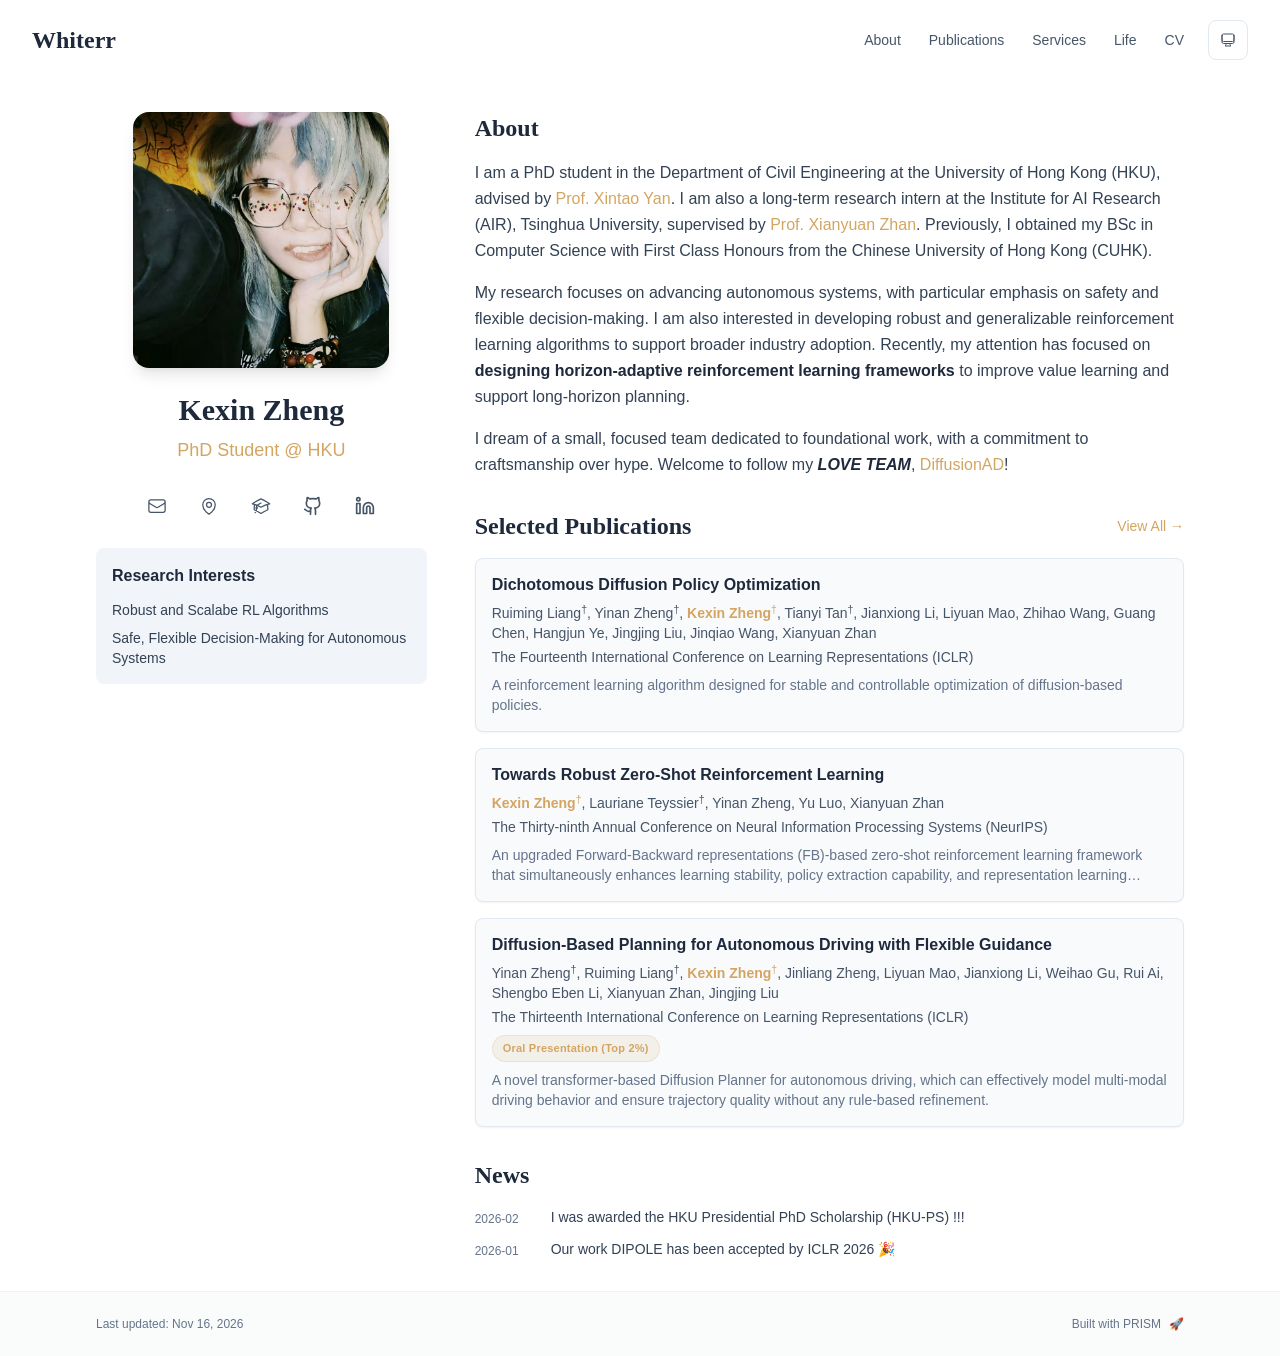
==== commit 6feea59b: "update" ====
--- a/index.html
+++ b/index.html
@@ -59,6 +59,6 @@
       root.lang = 'en';
       root.setAttribute('data-locale', 'en');
     }
-  </script><title>Whiterr</title><meta name="description" content="PhD student @ HKU."/><meta name="author" content="Kexin Zheng"/><meta name="keywords" content="Kexin Zheng,PhD,Research,"/><meta name="creator" content="Kexin Zheng"/><meta name="publisher" content="Kexin Zheng"/><meta property="og:title" content="Whiterr"/><meta property="og:description" content="PhD student @ HKU."/><meta property="og:site_name" content="Kexin Zheng&#x27;s Academic Website"/><meta property="og:locale" content="en_US"/><meta property="og:type" content="website"/><meta name="twitter:card" content="summary"/><meta name="twitter:title" content="Whiterr"/><meta name="twitter:description" content="PhD student @ HKU."/><link rel="icon" href="/kkd.jpg"/><script>document.querySelectorAll('body link[rel="icon"], body link[rel="apple-touch-icon"]').forEach(el => document.head.appendChild(el))</script><script src="/_next/static/chunks/polyfills-42372ed130431b0a.js" noModule=""></script></head><body class="font-sans antialiased"><div style="visibility:hidden"><nav class="fixed top-0 left-0 right-0 z-50" data-headlessui-state=""><div class="transition-all duration-300 ease-out bg-transparent" style="transform:translateY(-100px)"><div class="max-w-7xl mx-auto px-4 sm:px-6 lg:px-8"><div class="flex justify-between items-center h-16 lg:h-20"><div class="flex-shrink-0" tabindex="0"><a class="text-xl lg:text-2xl font-serif font-semibold text-primary hover:text-accent transition-colors duration-200" href="/">Whiterr</a></div><div class="hidden lg:block"><div class="ml-10 flex items-center space-x-3"><div class="relative flex items-baseline space-x-1"><a data-nav-href="/" class="relative px-3 py-2 text-sm font-medium rounded-lg transition-colors duration-150 text-primary" href="/">About</a><a data-nav-href="/publications" class="relative px-3 py-2 text-sm font-medium rounded-lg transition-colors duration-150 text-neutral-600" href="/publications/">Publications</a><a data-nav-href="/services" class="relative px-3 py-2 text-sm font-medium rounded-lg transition-colors duration-150 text-neutral-600" href="/services/">Services</a><a data-nav-href="/life" class="relative px-3 py-2 text-sm font-medium rounded-lg transition-colors duration-150 text-neutral-600" href="/life/">Life</a><a data-nav-href="/cv" class="relative px-3 py-2 text-sm font-medium rounded-lg transition-colors duration-150 text-neutral-600" href="/cv/">CV</a></div><div class="flex items-center justify-center w-10 h-10 rounded-lg border border-neutral-200 dark:border-[rgba(148,163,184,0.24)] bg-background dark:bg-neutral-800"><div class="w-4 h-4 rounded-full bg-neutral-300 animate-pulse"></div></div></div></div><div class="lg:hidden flex items-center space-x-2"><div class="flex items-center justify-center w-10 h-10 rounded-lg border border-neutral-200 dark:border-[rgba(148,163,184,0.24)] bg-background dark:bg-neutral-800"><div class="w-4 h-4 rounded-full bg-neutral-300 animate-pulse"></div></div><button class="inline-flex items-center justify-center p-2 rounded-md text-neutral-600 hover:text-primary hover:bg-neutral-100 dark:hover:bg-neutral-800 focus:outline-none focus:ring-2 focus:ring-inset focus:ring-accent transition-colors duration-200" id="headlessui-disclosure-button-«R7pdb»" type="button" aria-expanded="false" data-headlessui-state=""><span class="sr-only">Open main menu</span><div><svg xmlns="http://www.w3.org/2000/svg" fill="none" viewBox="0 0 24 24" stroke-width="1.5" stroke="currentColor" aria-hidden="true" data-slot="icon" class="block h-6 w-6"><path stroke-linecap="round" stroke-linejoin="round" d="M3.75 6.75h16.5M3.75 12h16.5m-16.5 5.25h16.5"></path></svg></div></button></div></div></div></div></nav><main class="min-h-screen pt-16 lg:pt-20"><div class="max-w-6xl mx-auto px-4 sm:px-6 lg:px-8 py-8 bg-background min-h-screen"><div class="grid grid-cols-1 lg:grid-cols-3 gap-12"><div class="lg:col-span-1"><div class="sticky top-8" style="opacity:0;transform:translateY(20px)"><div class="w-64 h-64 mx-auto mb-6 rounded-2xl overflow-hidden shadow-lg hover:shadow-xl transition-all duration-200 hover:scale-105"><img alt="Kexin Zheng" width="256" height="256" decoding="async" data-nimg="1" class="w-full h-full object-cover object-[32%_center]" style="color:transparent" src="/bio.jpg"/></div><div class="text-center mb-6"><h1 class="text-3xl font-serif font-bold text-primary mb-2">Kexin Zheng</h1><p class="text-lg text-accent font-medium mb-1">PhD Student @ HKU</p><p class="text-neutral-600 mb-2"></p></div><div class="flex flex-wrap justify-center gap-3 sm:gap-4 mb-6 relative px-2"><div class="relative"><button class="p-2 sm:p-2 transition-colors duration-200 text-neutral-600 dark:text-neutral-400 hover:text-accent" aria-label="Email"><svg xmlns="http://www.w3.org/2000/svg" fill="none" viewBox="0 0 24 24" stroke-width="1.5" stroke="currentColor" aria-hidden="true" data-slot="icon" class="h-5 w-5"><path stroke-linecap="round" stroke-linejoin="round" d="M21.75 6.75v10.5a2.25 2.25 0 0 1-2.25 2.25h-15a2.25 2.25 0 0 1-2.25-2.25V6.75m19.5 0A2.25 2.25 0 0 0 19.5 4.5h-15a2.25 2.25 0 0 0-2.25 2.25m19.5 0v.243a2.25 2.25 0 0 1-1.07 1.916l-7.5 4.615a2.25 2.25 0 0 1-2.36 0L3.32 8.91a2.25 2.25 0 0 1-1.07-1.916V6.75"></path></svg></button></div><div class="relative"><button class="p-2 sm:p-2 transition-colors duration-200 text-neutral-600 dark:text-neutral-400 hover:text-accent" aria-label="Location"><svg xmlns="http://www.w3.org/2000/svg" fill="none" viewBox="0 0 24 24" stroke-width="1.5" stroke="currentColor" aria-hidden="true" data-slot="icon" class="h-5 w-5"><path stroke-linecap="round" stroke-linejoin="round" d="M15 10.5a3 3 0 1 1-6 0 3 3 0 0 1 6 0Z"></path><path stroke-linecap="round" stroke-linejoin="round" d="M19.5 10.5c0 7.142-7.5 11.25-7.5 11.25S4.5 17.642 4.5 10.5a7.5 7.5 0 1 1 15 0Z"></path></svg></button></div><a href="https://scholar.google.com/citations?hl=en&amp;user=aIaHPOQAAAAJ" target="_blank" rel="noopener noreferrer" class="p-2 sm:p-2 text-neutral-600 dark:text-neutral-400 hover:text-accent transition-colors duration-200" aria-label="Google Scholar"><svg xmlns="http://www.w3.org/2000/svg" fill="none" viewBox="0 0 24 24" stroke-width="1.5" stroke="currentColor" aria-hidden="true" data-slot="icon" class="h-5 w-5"><path stroke-linecap="round" stroke-linejoin="round" d="M4.26 10.147a60.438 60.438 0 0 0-.491 6.347A48.62 48.62 0 0 1 12 20.904a48.62 48.62 0 0 1 8.232-4.41 60.46 60.46 0 0 0-.491-6.347m-15.482 0a50.636 50.636 0 0 0-2.658-.813A59.906 59.906 0 0 1 12 3.493a59.903 59.903 0 0 1 10.399 5.84c-.896.248-1.783.52-2.658.814m-15.482 0A50.717 50.717 0 0 1 12 13.489a50.702 50.702 0 0 1 7.74-3.342M6.75 15a.75.75 0 1 0 0-1.5.75.75 0 0 0 0 1.5Zm0 0v-3.675A55.378 55.378 0 0 1 12 8.443m-7.007 11.55A5.981 5.981 0 0 0 6.75 15.75v-1.5"></path></svg></a><a href="https://github.com/Whiterrrrr" target="_blank" rel="noopener noreferrer" class="p-2 sm:p-2 text-neutral-600 dark:text-neutral-400 hover:text-accent transition-colors duration-200" aria-label="GitHub"><svg xmlns="http://www.w3.org/2000/svg" width="24" height="24" viewBox="0 0 24 24" fill="none" stroke="currentColor" stroke-width="2" stroke-linecap="round" stroke-linejoin="round" class="lucide lucide-github h-5 w-5" aria-hidden="true"><path d="M15 22v-4a4.8 4.8 0 0 0-1-3.5c3 0 6-2 6-5.5.08-1.25-.27-2.48-1-3.5.28-1.15.28-2.35 0-3.5 0 0-1 0-3 1.5-2.64-.5-5.36-.5-8 0C6 2 5 2 5 2c-.3 1.15-.3 2.35 0 3.5A5.403 5.403 0 0 0 4 9c0 3.5 3 5.5 6 5.5-.39.49-.68 1.05-.85 1.65-.17.6-.22 1.23-.15 1.85v4"></path><path d="M9 18c-4.51 2-5-2-7-2"></path></svg></a><a href="https://www.linkedin.com/in/kexin-zheng-934a41242" target="_blank" rel="noopener noreferrer" class="p-2 sm:p-2 text-neutral-600 dark:text-neutral-400 hover:text-accent transition-colors duration-200" aria-label="LinkedIn"><svg xmlns="http://www.w3.org/2000/svg" width="24" height="24" viewBox="0 0 24 24" fill="none" stroke="currentColor" stroke-width="2" stroke-linecap="round" stroke-linejoin="round" class="lucide lucide-linkedin h-5 w-5" aria-hidden="true"><path d="M16 8a6 6 0 0 1 6 6v7h-4v-7a2 2 0 0 0-2-2 2 2 0 0 0-2 2v7h-4v-7a6 6 0 0 1 6-6z"></path><rect width="4" height="12" x="2" y="9"></rect><circle cx="4" cy="4" r="2"></circle></svg></a></div><div class="bg-neutral-100 dark:bg-neutral-800 rounded-lg p-4 mb-6 hover:shadow-lg transition-all duration-200 hover:scale-[1.02]"><h3 class="font-semibold text-primary mb-3">Research Interests</h3><div class="space-y-2 text-sm text-neutral-700 dark:text-neutral-500"><div>Reinforcement Learning</div><div>Autonomous Driving</div><div>Robotics</div></div></div><div class="flex justify-center"><div class="relative"><button class="flex items-center space-x-2 px-4 py-2 rounded-lg font-medium text-sm transition-all duration-200 bg-neutral-100 dark:bg-neutral-800 text-neutral-700 dark:text-neutral-500 hover:bg-red-50 dark:hover:bg-red-900/20 hover:text-red-600 dark:hover:text-red-400 cursor-pointer" tabindex="0"><svg xmlns="http://www.w3.org/2000/svg" fill="none" viewBox="0 0 24 24" stroke-width="1.5" stroke="currentColor" aria-hidden="true" data-slot="icon" class="h-4 w-4"><path stroke-linecap="round" stroke-linejoin="round" d="M21 8.25c0-2.485-2.099-4.5-4.688-4.5-1.935 0-3.597 1.126-4.312 2.733-.715-1.607-2.377-2.733-4.313-2.733C5.1 3.75 3 5.765 3 8.25c0 7.22 9 12 9 12s9-4.78 9-12Z"></path></svg><span>Like</span></button></div></div></div></div><div class="lg:col-span-2 space-y-8"><section id="about" class="scroll-mt-24 space-y-8"><section style="opacity:0;transform:translateY(20px)"><h2 class="text-2xl font-serif font-bold text-primary mb-4">About</h2><div class="text-neutral-700 dark:text-neutral-600 leading-relaxed"><p class="mb-4 last:mb-0">I am a PhD student in the Department of Civil Engineering at the University of Hong Kong (HKU), advised by <a href="https://www.civil.hku.hk/pp-yanxt.html" node="[object Object]" target="_blank" rel="noopener noreferrer" class="text-accent font-medium transition-all duration-200 rounded hover:bg-accent/10 hover:shadow-sm">Prof. Xintao Yan</a>. I am also a long-term research intern at the Institute for AI Research (AIR), Tsinghua University, supervised by <a href="https://air-dream.netlify.app/author/xianyuan-zhan/" node="[object Object]" target="_blank" rel="noopener noreferrer" class="text-accent font-medium transition-all duration-200 rounded hover:bg-accent/10 hover:shadow-sm">Prof. Xianyuan Zhan</a>. Previously, I obtained my BSc in Computer Science with First Class Honours from the Chinese University of Hong Kong (CUHK).</p>
-<p class="mb-4 last:mb-0">My research focuses on advancing autonomous driving, with particular emphasis on safety and flexible decision-making. I am also interested in developing robust and generalizable reinforcement learning algorithms to support broader industry adoption.</p>
-<p class="mb-4 last:mb-0">I dream of a small, focused team dedicated to foundational work, with a commitment to craftsmanship over hype. Welcome to follow my <em class="italic text-neutral-600 dark:text-neutral-500"><strong class="font-semibold text-primary">LOVE TEAM</strong></em>, <a href="https://github.com/DiffusionAD" node="[object Object]" target="_blank" rel="noopener noreferrer" class="text-accent font-medium transition-all duration-200 rounded hover:bg-accent/10 hover:shadow-sm">DiffusionAD</a>!</p></div></section><section style="opacity:0;transform:translateY(20px)"><div class="flex items-center justify-between mb-4"><h2 class="text-2xl font-serif font-bold text-primary">Selected Publications</h2><a class="text-accent hover:text-accent-dark text-sm font-medium transition-all duration-200 rounded hover:bg-accent/10 hover:shadow-sm" href="/publications/">View All<!-- --> →</a></div><div class="space-y-4"><div class="bg-neutral-50 dark:bg-neutral-800 p-4 rounded-lg shadow-sm border border-neutral-200 dark:border-[rgba(148,163,184,0.24)] hover:shadow-lg transition-all duration-200 hover:scale-[1.02]" style="opacity:0;transform:translateY(20px)"><h3 class="font-semibold text-primary mb-2 leading-tight">Dichotomous Diffusion Policy Optimization</h3><p class="text-sm text-neutral-600 dark:text-neutral-500 mb-1"><span><span class=" ">Ruiming Liang</span><sup class="ml-0 text-neutral-600 dark:text-neutral-500">†</sup>, </span><span><span class=" ">Yinan Zheng</span><sup class="ml-0 text-neutral-600 dark:text-neutral-500">†</sup>, </span><span><span class="font-semibold text-accent ">Kexin Zheng</span><sup class="ml-0 text-accent">†</sup>, </span><span><span class=" ">Tianyi Tan</span><sup class="ml-0 text-neutral-600 dark:text-neutral-500">†</sup>, </span><span><span class=" ">Jianxiong Li</span>, </span><span><span class=" ">Liyuan Mao</span>, </span><span><span class=" ">Zhihao Wang</span>, </span><span><span class=" ">Guang Chen</span>, </span><span><span class=" ">Hangjun Ye</span>, </span><span><span class=" ">Jingjing Liu</span>, </span><span><span class=" ">Jinqiao Wang</span>, </span><span><span class=" ">Xianyuan Zhan</span></span></p><p class="text-sm text-neutral-600 dark:text-neutral-500 mb-2">The Fourteenth International Conference on Learning Representations (ICLR)</p><p class="text-sm text-neutral-500 dark:text-neutral-500 line-clamp-2">A reinforcement learning algorithm designed for stable and controllable optimization of diffusion-based policies.</p></div><div class="bg-neutral-50 dark:bg-neutral-800 p-4 rounded-lg shadow-sm border border-neutral-200 dark:border-[rgba(148,163,184,0.24)] hover:shadow-lg transition-all duration-200 hover:scale-[1.02]" style="opacity:0;transform:translateY(20px)"><h3 class="font-semibold text-primary mb-2 leading-tight">Towards Robust Zero-Shot Reinforcement Learning</h3><p class="text-sm text-neutral-600 dark:text-neutral-500 mb-1"><span><span class="font-semibold text-accent ">Kexin Zheng</span><sup class="ml-0 text-accent">†</sup>, </span><span><span class=" ">Lauriane Teyssier</span><sup class="ml-0 text-neutral-600 dark:text-neutral-500">†</sup>, </span><span><span class=" ">Yinan Zheng</span>, </span><span><span class=" ">Yu Luo</span>, </span><span><span class=" ">Xianyuan Zhan</span></span></p><p class="text-sm text-neutral-600 dark:text-neutral-500 mb-2">The Thirty-ninth Annual Conference on Neural Information Processing Systems (NeurIPS)</p><p class="text-sm text-neutral-500 dark:text-neutral-500 line-clamp-2">An upgraded Forward-Backward representations (FB)-based zero-shot reinforcement learning framework that simultaneously enhances learning stability, policy extraction capability, and representation learning quality.</p></div><div class="bg-neutral-50 dark:bg-neutral-800 p-4 rounded-lg shadow-sm border border-neutral-200 dark:border-[rgba(148,163,184,0.24)] hover:shadow-lg transition-all duration-200 hover:scale-[1.02]" style="opacity:0;transform:translateY(20px)"><h3 class="font-semibold text-primary mb-2 leading-tight">Diffusion-Based Planning for Autonomous Driving with Flexible Guidance</h3><p class="text-sm text-neutral-600 dark:text-neutral-500 mb-1"><span><span class=" ">Yinan Zheng</span><sup class="ml-0 text-neutral-600 dark:text-neutral-500">†</sup>, </span><span><span class=" ">Ruiming Liang</span><sup class="ml-0 text-neutral-600 dark:text-neutral-500">†</sup>, </span><span><span class="font-semibold text-accent ">Kexin Zheng</span><sup class="ml-0 text-accent">†</sup>, </span><span><span class=" ">Jinliang Zheng</span>, </span><span><span class=" ">Liyuan Mao</span>, </span><span><span class=" ">Jianxiong Li</span>, </span><span><span class=" ">Weihao Gu</span>, </span><span><span class=" ">Rui Ai</span>, </span><span><span class=" ">Shengbo Eben Li</span>, </span><span><span class=" ">Xianyuan Zhan</span>, </span><span><span class=" ">Jingjing Liu</span></span></p><p class="text-sm text-neutral-600 dark:text-neutral-500 mb-2">The Thirteenth International Conference on Learning Representations (ICLR)</p><div class="flex flex-wrap gap-2 mb-2"><span class="inline-flex items-center rounded-full bg-accent/12 px-2.5 py-1 text-[11px] font-semibold tracking-[0.02em] text-accent border border-accent/20">Oral Presentation</span></div><p class="text-sm text-neutral-500 dark:text-neutral-500 line-clamp-2">A novel transformer-based Diffusion Planner for autonomous driving, which can effectively model multi-modal driving behavior and ensure trajectory quality without any rule-based refinement.</p></div></div></section><section style="opacity:0;transform:translateY(20px)"><h2 class="text-2xl font-serif font-bold text-primary mb-4">News</h2><div class="space-y-3"><div class="flex items-start space-x-3"><span class="text-xs text-neutral-500 mt-1 w-16 flex-shrink-0">2026-02</span><p class="text-sm text-neutral-700">I was awarded the HKU Presidential PhD Scholarship (HKU-PS) !!!</p></div><div class="flex items-start space-x-3"><span class="text-xs text-neutral-500 mt-1 w-16 flex-shrink-0">2026-01</span><p class="text-sm text-neutral-700">Our work DIPOLE has been accepted by ICLR 2026 🎉</p></div></div></section></section></div></div></div><!--$--><!--/$--><!--$--><!--/$--></main><footer class="border-t border-neutral-200/50 bg-neutral-50/50 dark:bg-neutral-900/50 dark:border-neutral-700/50"><div class="max-w-6xl mx-auto px-4 sm:px-6 lg:px-8 py-6"><div class="flex flex-col sm:flex-row justify-between items-center gap-2"><p class="text-xs text-neutral-500">Last updated<!-- -->: <!-- -->Nov 16, 2026</p><p class="text-xs text-neutral-500 flex items-center"><a href="https://github.com/xyjoey/PRISM" target="_blank" rel="noopener noreferrer">Built with PRISM</a><span class="ml-2">🚀</span></p></div></div></footer></div><script src="/_next/static/chunks/webpack-679b75d1c4c2027c.js" async=""></script><script>(self.__next_f=self.__next_f||[]).push([0])</script><script>self.__next_f.push([1,"1:\"$Sreact.fragment\"\n3:I[3719,[\"461\",\"static/chunks/461-a9a5d7b05a71d978.js\",\"874\",\"static/chunks/874-6cc630662f3664af.js\",\"291\",\"static/chunks/291-e39730cc9327e39b.js\",\"177\",\"static/chunks/app/layout-f47ed4cefe265c3a.js\"],\"ThemeProvider\"]\n4:I[310,[\"461\",\"static/chunks/461-a9a5d7b05a71d978.js\",\"874\",\"static/chunks/874-6cc630662f3664af.js\",\"291\",\"static/chunks/291-e39730cc9327e39b.js\",\"177\",\"static/chunks/app/layout-f47ed4cefe265c3a.js\"],\"LocaleProvider\"]\n5:I[4574,[\"461\",\"static/chunks/461-a9a5d7b05a71d978.js\",\"874\",\"static/chunks/874-6cc630662f3664af.js\",\"291\",\"static/chunks/291-e39730cc9327e39b.js\",\"177\",\"static/chunks/app/layout-f47ed4cefe265c3a.js\"],\"default\"]\n6:I[7555,[],\"\"]\n7:I[1295,[],\"\"]\n8:I[2548,[\"461\",\"static/chunks/461-a9a5d7b05a71d978.js\",\"874\",\"static/chunks/874-6cc630662f3664af.js\",\"291\",\"static/chunks/291-e39730cc9327e39b.js\",\"177\",\"static/chunks/app/layout-f47ed4cefe265c3a.js\"],\"default\"]\n9:I[6613,[\"461\",\"static/chunks/461-a9a5d7b05a71d978.js\",\"178\",\"static/chunks/178-595a94b9af1e67b5.js\",\"874\",\"static/chunks/874-6cc630662f3664af.js\",\"748\",\"static/chunks/748-90fc307eb6cb0c21.js\",\"974\",\"static/chunks/app/page-546f337a4bda7644.js\"],\"default\"]\na:I[9665,[],\"MetadataBoundary\"]\nc:I[9665,[],\"OutletBoundary\"]\nf:I[4911,[],\"AsyncMetadataOutlet\"]\n11:I[9665,[],\"ViewportBoundary\"]\n13:I[6614,[],\"\"]\n:HL[\"/_next/static/css/f4b701fb5fc42ae4.css\",\"style\"]\n2:T5c8,\n    try {\n      const cfg = {\"enabled\":false,\"locales\":[\"en\"],\"defaultLocale\":\"en\",\"mode\":\"fixed\",\"fixedLocale\":\"en\",\"persist\":false,\"switcher\":false,\"labels\":{\"en\":\"English\"}};\n      const storageKey = 'locale-storage';\n      const normalize = (value) =\u003e typeof value === 'string' ? value.trim().replace('_', '-').toLowerCase() : '';\n      const matchLocale = (candidate) =\u003e {\n        const normalized = normalize(candidate);\n        if (!normalized) return null;\n        if (cfg.locales.includes(normalized)) return normalized;\n        const language = normalized.split('-')[0];\n        if (cfg.locales.includes(language)) return language;\n        return null;\n  "])</script><script>self.__next_f.push([1,"    };\n\n      let resolved = null;\n\n      if (!cfg.enabled) {\n        resolved = cfg.defaultLocale;\n      } else if (cfg.persist) {\n        resolved = matchLocale(localStorage.getItem(storageKey));\n      }\n\n      if (!resolved) {\n        if (cfg.mode === 'fixed') {\n          resolved = cfg.fixedLocale;\n        } else {\n          resolved = matchLocale(navigator.language);\n        }\n      }\n\n      if (!resolved) {\n        resolved = cfg.defaultLocale;\n      }\n\n      const root = document.documentElement;\n      root.lang = resolved;\n      root.setAttribute('data-locale', resolved);\n\n      if (cfg.persist) {\n        localStorage.setItem(storageKey, resolved);\n      }\n    } catch (e) {\n      const root = document.documentElement;\n      root.lang = 'en';\n      root.setAttribute('data-locale', 'en');\n    }\n  "])</script><script>self.__next_f.push([1,"0:{\"P\":null,\"b\":\"DvmuTNm8IPolosSqlJlt2\",\"p\":\"\",\"c\":[\"\",\"\"],\"i\":false,\"f\":[[[\"\",{\"children\":[\"__PAGE__\",{}]},\"$undefined\",\"$undefined\",true],[\"\",[\"$\",\"$1\",\"c\",{\"children\":[[[\"$\",\"link\",\"0\",{\"rel\":\"stylesheet\",\"href\":\"/_next/static/css/f4b701fb5fc42ae4.css\",\"precedence\":\"next\",\"crossOrigin\":\"$undefined\",\"nonce\":\"$undefined\"}]],[\"$\",\"html\",null,{\"lang\":\"en\",\"className\":\"scroll-smooth\",\"suppressHydrationWarning\":true,\"children\":[[\"$\",\"head\",null,{\"children\":[[\"$\",\"link\",null,{\"rel\":\"icon\",\"href\":\"/kkd.jpg\",\"type\":\"image/svg+xml\"}],[\"$\",\"link\",null,{\"rel\":\"dns-prefetch\",\"href\":\"https://jialeliu.com\"}],[\"$\",\"link\",null,{\"rel\":\"preconnect\",\"href\":\"https://jialeliu.com\",\"crossOrigin\":\"\"}],[\"$\",\"link\",null,{\"rel\":\"preload\",\"as\":\"font\",\"type\":\"font/woff2\",\"href\":\"https://jialeliu.com/fonts/georgiab.woff2\",\"crossOrigin\":\"\"}],[\"$\",\"script\",null,{\"dangerouslySetInnerHTML\":{\"__html\":\"\\n              try {\\n                const theme = localStorage.getItem('theme-storage');\\n                const parsed = theme ? JSON.parse(theme) : null;\\n                const setting = parsed?.state?.theme || 'system';\\n                const prefersDark = typeof window !== 'undefined' \u0026\u0026 window.matchMedia \u0026\u0026 window.matchMedia('(prefers-color-scheme: dark)').matches;\\n                const effective = setting === 'dark' ? 'dark' : (setting === 'light' ? 'light' : (prefersDark ? 'dark' : 'light'));\\n                var root = document.documentElement;\\n                root.classList.add(effective);\\n                root.setAttribute('data-theme', effective);\\n              } catch (e) {\\n                var root = document.documentElement;\\n                root.classList.add('light');\\n                root.setAttribute('data-theme', 'light');\\n              }\\n            \"}}],[\"$\",\"script\",null,{\"dangerouslySetInnerHTML\":{\"__html\":\"$2\"}}]]}],[\"$\",\"body\",null,{\"className\":\"font-sans antialiased\",\"children\":[\"$\",\"$L3\",null,{\"children\":[\"$\",\"$L4\",null,{\"config\":{\"enabled\":false,\"locales\":[\"en\"],\"defaultLocale\":\"en\",\"mode\":\"fixed\",\"fixedLocale\":\"en\",\"persist\":false,\"switcher\":false,\"labels\":{\"en\":\"English\"}},\"children\":[[\"$\",\"$L5\",null,{\"items\":[{\"title\":\"About\",\"type\":\"page\",\"target\":\"about\",\"href\":\"/\"},{\"title\":\"Publications\",\"type\":\"page\",\"target\":\"publications\",\"href\":\"/publications\"},{\"title\":\"Services\",\"type\":\"page\",\"target\":\"services\",\"href\":\"/services\"},{\"title\":\"Life\",\"type\":\"page\",\"target\":\"life\",\"href\":\"/life\"},{\"title\":\"CV\",\"type\":\"page\",\"target\":\"cv\",\"href\":\"/cv\"}],\"siteTitle\":\"Whiterr\",\"enableOnePageMode\":false,\"i18n\":\"$0:f:0:1:1:props:children:1:props:children:1:props:children:props:children:props:config\",\"itemsByLocale\":{\"en\":[{\"title\":\"About\",\"type\":\"page\",\"target\":\"about\",\"href\":\"/\"},{\"title\":\"Publications\",\"type\":\"page\",\"target\":\"publications\",\"href\":\"/publications\"},{\"title\":\"Services\",\"type\":\"page\",\"target\":\"services\",\"href\":\"/services\"},{\"title\":\"Life\",\"type\":\"page\",\"target\":\"life\",\"href\":\"/life\"},{\"title\":\"CV\",\"type\":\"page\",\"target\":\"cv\",\"href\":\"/cv\"}]},\"siteTitleByLocale\":{\"en\":\"Whiterr\"}}],[\"$\",\"main\",null,{\"className\":\"min-h-screen pt-16 lg:pt-20\",\"children\":[\"$\",\"$L6\",null,{\"parallelRouterKey\":\"children\",\"error\":\"$undefined\",\"errorStyles\":\"$undefined\",\"errorScripts\":\"$undefined\",\"template\":[\"$\",\"$L7\",null,{}],\"templateStyles\":\"$undefined\",\"templateScripts\":\"$undefined\",\"notFound\":[[[\"$\",\"title\",null,{\"children\":\"404: This page could not be found.\"}],[\"$\",\"div\",null,{\"style\":{\"fontFamily\":\"system-ui,\\\"Segoe UI\\\",Roboto,Helvetica,Arial,sans-serif,\\\"Apple Color Emoji\\\",\\\"Segoe UI Emoji\\\"\",\"height\":\"100vh\",\"textAlign\":\"center\",\"display\":\"flex\",\"flexDirection\":\"column\",\"alignItems\":\"center\",\"justifyContent\":\"center\"},\"children\":[\"$\",\"div\",null,{\"children\":[[\"$\",\"style\",null,{\"dangerouslySetInnerHTML\":{\"__html\":\"body{color:#000;background:#fff;margin:0}.next-error-h1{border-right:1px solid rgba(0,0,0,.3)}@media (prefers-color-scheme:dark){body{color:#fff;background:#000}.next-error-h1{border-right:1px solid rgba(255,255,255,.3)}}\"}}],[\"$\",\"h1\",null,{\"className\":\"next-error-h1\",\"style\":{\"display\":\"inline-block\",\"margin\":\"0 20px 0 0\",\"padding\":\"0 23px 0 0\",\"fontSize\":24,\"fontWeight\":500,\"verticalAlign\":\"top\",\"lineHeight\":\"49px\"},\"children\":404}],[\"$\",\"div\",null,{\"style\":{\"display\":\"inline-block\"},\"children\":[\"$\",\"h2\",null,{\"style\":{\"fontSize\":14,\"fontWeight\":400,\"lineHeight\":\"49px\",\"margin\":0},\"children\":\"This page could not be found.\"}]}]]}]}]],[]],\"forbidden\":\"$undefined\",\"unauthorized\":\"$undefined\"}]}],[\"$\",\"$L8\",null,{\"lastUpdated\":\"Nov 16, 2026\",\"lastUpdatedByLocale\":{\"en\":\"Nov 16, 2026\"},\"defaultLocale\":\"en\"}]]}]}]}]]}]]}],{\"children\":[\"__PAGE__\",[\"$\",\"$1\",\"c\",{\"children\":[[\"$\",\"$L9\",null,{\"dataByLocale\":{\"en\":{\"author\":{\"name\":\"Kexin Zheng\",\"title\":\"PhD Student @ HKU\",\"avatar\":\"/bio.jpg\"},\"social\":{\"email\":\"whiterr@link.cuhk.edu.hk\",\"location\":\"Hong Kong SAR\",\"location_details\":[\"HW @ HKU, Hong Kong SAR\",\"AIR @ THU, Beijing\"],\"google_scholar\":\"https://scholar.google.com/citations?hl=en\u0026user=aIaHPOQAAAAJ\",\"github\":\"https://github.com/Whiterrrrr\",\"linkedin\":\"https://www.linkedin.com/in/kexin-zheng-934a41242\"},\"features\":{\"enable_likes\":true,\"enable_one_page_mode\":false},\"enableOnePageMode\":false,\"researchInterests\":[\"Reinforcement Learning\",\"Autonomous Driving\",\"Robotics\"],\"pagesToShow\":[{\"type\":\"about\",\"id\":\"about\",\"sections\":[{\"id\":\"about\",\"type\":\"markdown\",\"source\":\"bio.md\",\"title\":\"About\",\"content\":\"I am a PhD student in the Department of Civil Engineering at the University of Hong Kong (HKU), advised by [Prof. Xintao Yan](https://www.civil.hku.hk/pp-yanxt.html). I am also a long-term research intern at the Institute for AI Research (AIR), Tsinghua University, supervised by [Prof. Xianyuan Zhan](https://air-dream.netlify.app/author/xianyuan-zhan/). Previously, I obtained my BSc in Computer Science with First Class Honours from the Chinese University of Hong Kong (CUHK).\\n\\nMy research focuses on advancing autonomous driving, with particular emphasis on safety and flexible decision-making. I am also interested in developing robust and generalizable reinforcement learning algorithms to support broader industry adoption.\\n\\nI dream of a small, focused team dedicated to foundational work, with a commitment to craftsmanship over hype. Welcome to follow my ***LOVE TEAM***, [DiffusionAD](https://github.com/DiffusionAD)!\"},{\"id\":\"featured_publications\",\"type\":\"publications\",\"title\":\"Selected Publications\",\"filter\":\"selected\",\"limit\":5,\"publications\":[{\"id\":\"liang2026dipole\",\"title\":\"Dichotomous Diffusion Policy Optimization\",\"titleNodes\":[{\"type\":\"text\",\"text\":\"Dichotomous Diffusion Policy Optimization\"}],\"authors\":[{\"name\":\"Ruiming Liang\",\"isHighlighted\":false,\"isCorresponding\":true,\"isCoAuthor\":false},{\"name\":\"Yinan Zheng\",\"isHighlighted\":false,\"isCorresponding\":true,\"isCoAuthor\":false},{\"name\":\"Kexin Zheng\",\"isHighlighted\":true,\"isCorresponding\":true,\"isCoAuthor\":false},{\"name\":\"Tianyi Tan\",\"isHighlighted\":false,\"isCorresponding\":true,\"isCoAuthor\":false},{\"name\":\"Jianxiong Li\",\"isHighlighted\":false,\"isCorresponding\":false,\"isCoAuthor\":false},{\"name\":\"Liyuan Mao\",\"isHighlighted\":false,\"isCorresponding\":false,\"isCoAuthor\":false},{\"name\":\"Zhihao Wang\",\"isHighlighted\":false,\"isCorresponding\":false,\"isCoAuthor\":false},{\"name\":\"Guang Chen\",\"isHighlighted\":false,\"isCorresponding\":false,\"isCoAuthor\":false},{\"name\":\"Hangjun Ye\",\"isHighlighted\":false,\"isCorresponding\":false,\"isCoAuthor\":false},{\"name\":\"Jingjing Liu\",\"isHighlighted\":false,\"isCorresponding\":false,\"isCoAuthor\":false},{\"name\":\"Jinqiao Wang\",\"isHighlighted\":false,\"isCorresponding\":false,\"isCoAuthor\":false},{\"name\":\"Xianyuan Zhan\",\"isHighlighted\":false,\"isCorresponding\":false,\"isCoAuthor\":false}],\"year\":2026,\"type\":\"conference\",\"status\":\"published\",\"tags\":[],\"keywords\":\"$0:f:0:1:2:children:1:props:children:0:props:dataByLocale:en:pagesToShow:0:sections:1:publications:0:tags\",\"researchArea\":\"machine-learning\",\"journal\":\"\",\"journalNodes\":[],\"conference\":\"The Fourteenth International Conference on Learning Representations (ICLR)\",\"conferenceNodes\":[{\"type\":\"text\",\"text\":\"The Fourteenth International Conference on Learning Representations (ICLR)\"}],\"code\":\"https://github.com/LRMbbj/DIPOLE\",\"abstract\":\"\",\"description\":\"A reinforcement learning algorithm designed for stable and controllable optimization of diffusion-based policies.\",\"selected\":true,\"preview\":\"dipole.png\",\"bibtex\":\"@inproceedings{liang2026dipole,\\n  title = {Dichotomous Diffusion Policy Optimization},\\n  author = {Ruiming Liang and Yinan Zheng and Kexin Zheng and Tianyi Tan and Jianxiong Li and Liyuan Mao and Zhihao Wang and Guang Chen and Hangjun Ye and Jingjing Liu and Jinqiao Wang and Xianyuan Zhan},\\n  booktitle = {The Fourteenth International Conference on Learning Representations (ICLR)},\\n  year = {2026}\\n}\"},{\"id\":\"zheng2026towards\",\"title\":\"Towards Robust Zero-Shot Reinforcement Learning\",\"titleNodes\":[{\"type\":\"text\",\"text\":\"Towards Robust Zero-Shot Reinforcement Learning\"}],\"authors\":[{\"name\":\"Kexin Zheng\",\"isHighlighted\":true,\"isCorresponding\":true,\"isCoAuthor\":false},{\"name\":\"Lauriane Teyssier\",\"isHighlighted\":false,\"isCorresponding\":true,\"isCoAuthor\":false},{\"name\":\"Yinan Zheng\",\"isHighlighted\":false,\"isCorresponding\":false,\"isCoAuthor\":false},{\"name\":\"Yu Luo\",\"isHighlighted\":false,\"isCorresponding\":false,\"isCoAuthor\":false},{\"name\":\"Xianyuan Zhan\",\"isHighlighted\":false,\"isCorresponding\":false,\"isCoAuthor\":false}],\"year\":2025,\"type\":\"conference\",\"status\":\"published\",\"tags\":[],\"keywords\":\"$0:f:0:1:2:children:1:props:children:0:props:dataByLocale:en:pagesToShow:0:sections:1:publications:1:tags\",\"researchArea\":\"machine-learning\",\"journal\":\"\",\"journalNodes\":[],\"conference\":\"The Thirty-ninth Annual Conference on Neural Information Processing Systems (NeurIPS)\",\"conferenceNodes\":[{\"type\":\"text\",\"text\":\"The Thirty-ninth Annual Conference on Neural Information Processing Systems (NeurIPS)\"}],\"code\":\"https://github.com/Whiterrrrr/BREEZE\",\"abstract\":\"\",\"description\":\"An upgraded Forward-Backward representations (FB)-based zero-shot reinforcement learning framework that simultaneously enhances learning stability, policy extraction capability, and representation learning quality.\",\"selected\":true,\"preview\":\"breeze-curves.png\",\"bibtex\":\"@inproceedings{zheng2026towards,\\n  title = {Towards Robust Zero-Shot Reinforcement Learning},\\n  author = {Zheng, Kexin and Teyssier, Lauriane and Zheng, Yinan and Luo, Yu and Zhan, Xianyuan},\\n  booktitle = {The Thirty-ninth Annual Conference on Neural Information Processing Systems (NeurIPS)},\\n  year = {2025}\\n}\"},{\"id\":\"zheng2025diffusionbased\",\"title\":\"Diffusion-Based Planning for Autonomous Driving with Flexible Guidance\",\"titleNodes\":[{\"type\":\"text\",\"text\":\"Diffusion-Based Planning for Autonomous Driving with Flexible Guidance\"}],\"authors\":[{\"name\":\"Yinan Zheng\",\"isHighlighted\":false,\"isCorresponding\":true,\"isCoAuthor\":false},{\"name\":\"Ruiming Liang\",\"isHighlighted\":false,\"isCorresponding\":true,\"isCoAuthor\":false},{\"name\":\"Kexin Zheng\",\"isHighlighted\":true,\"isCorresponding\":true,\"isCoAuthor\":false},{\"name\":\"Jinliang Zheng\",\"isHighlighted\":false,\"isCorresponding\":false,\"isCoAuthor\":false},{\"name\":\"Liyuan Mao\",\"isHighlighted\":false,\"isCorresponding\":false,\"isCoAuthor\":false},{\"name\":\"Jianxiong Li\",\"isHighlighted\":false,\"isCorresponding\":false,\"isCoAuthor\":false},{\"name\":\"Weihao Gu\",\"isHighlighted\":false,\"isCorresponding\":false,\"isCoAuthor\":false},{\"name\":\"Rui Ai\",\"isHighlighted\":false,\"isCorresponding\":false,\"isCoAuthor\":false},{\"name\":\"Shengbo Eben Li\",\"isHighlighted\":false,\"isCorresponding\":false,\"isCoAuthor\":false},{\"name\":\"Xianyuan Zhan\",\"isHighlighted\":false,\"isCorresponding\":false,\"isCoAuthor\":false},{\"name\":\"Jingjing Liu\",\"isHighlighted\":false,\"isCorresponding\":false,\"isCoAuthor\":false}],\"year\":2025,\"type\":\"conference\",\"status\":\"published\",\"tags\":[],\"keywords\":\"$0:f:0:1:2:children:1:props:children:0:props:dataByLocale:en:pagesToShow:0:sections:1:publications:2:tags\",\"researchArea\":\"machine-learning\",\"journal\":\"\",\"journalNodes\":[],\"conference\":\"The Thirteenth International Conference on Learning Representations (ICLR)\",\"conferenceNodes\":[{\"type\":\"text\",\"text\":\"The Thirteenth International Conference on Learning Representations (ICLR)\"}],\"url\":\"https://openreview.net/forum?id=wM2sfVgMDH\",\"code\":\"https://github.com/ZhengYinan-AIR/Diffusion-Planner\",\"abstract\":\"\",\"description\":\"A novel transformer-based Diffusion Planner for autonomous driving, which can effectively model multi-modal driving behavior and ensure trajectory quality without any rule-based refinement.\",\"awards\":[\"Oral Presentation\"],\"selected\":true,\"preview\":\"diffusion-planner.png\",\"bibtex\":\"@inproceedings{zheng2025diffusionbased,\\n  title = {Diffusion-Based Planning for Autonomous Driving with Flexible Guidance},\\n  author = {Yinan Zheng and Ruiming Liang and Kexin Zheng and Jinliang Zheng and Liyuan Mao and Jianxiong Li and Weihao Gu and Rui Ai and Shengbo Eben Li and Xianyuan Zhan and Jingjing Liu},\\n  booktitle = {The Thirteenth International Conference on Learning Representations (ICLR)},\\n  year = {2025},\\n  url = {https://openreview.net/forum?id=wM2sfVgMDH}\\n}\"}]},{\"id\":\"news\",\"type\":\"list\",\"title\":\"News\",\"source\":\"news.toml\",\"items\":[{\"date\":\"2026-02\",\"content\":\"I was awarded the HKU Presidential PhD Scholarship (HKU-PS) !!!\"},{\"date\":\"2026-01\",\"content\":\"Our work DIPOLE has been accepted by ICLR 2026 🎉\"}]}]}]}},\"defaultLocale\":\"en\"}],[\"$\",\"$La\",null,{\"children\":\"$Lb\"}],null,[\"$\",\"$Lc\",null,{\"children\":[\"$Ld\",\"$Le\",[\"$\",\"$Lf\",null,{\"promise\":\"$@10\"}]]}]]}],{},null,false]},null,false],[\"$\",\"$1\",\"h\",{\"children\":[null,[\"$\",\"$1\",\"YifMkM-RUPIb98ctBbyTO\",{\"children\":[[\"$\",\"$L11\",null,{\"children\":\"$L12\"}],null]}],null]}],false]],\"m\":\"$undefined\",\"G\":[\"$13\",\"$undefined\"],\"s\":false,\"S\":true}\n"])</script><script>self.__next_f.push([1,"14:\"$Sreact.suspense\"\n15:I[4911,[],\"AsyncMetadata\"]\nb:[\"$\",\"$14\",null,{\"fallback\":null,\"children\":[\"$\",\"$L15\",null,{\"promise\":\"$@16\"}]}]\n"])</script><script>self.__next_f.push([1,"e:null\n"])</script><script>self.__next_f.push([1,"12:[[\"$\",\"meta\",\"0\",{\"charSet\":\"utf-8\"}],[\"$\",\"meta\",\"1\",{\"name\":\"viewport\",\"content\":\"width=device-width, initial-scale=1\"}]]\nd:null\n"])</script><script>self.__next_f.push([1,"16:{\"metadata\":[[\"$\",\"title\",\"0\",{\"children\":\"Whiterr\"}],[\"$\",\"meta\",\"1\",{\"name\":\"description\",\"content\":\"PhD student @ HKU.\"}],[\"$\",\"meta\",\"2\",{\"name\":\"author\",\"content\":\"Kexin Zheng\"}],[\"$\",\"meta\",\"3\",{\"name\":\"keywords\",\"content\":\"Kexin Zheng,PhD,Research,\"}],[\"$\",\"meta\",\"4\",{\"name\":\"creator\",\"content\":\"Kexin Zheng\"}],[\"$\",\"meta\",\"5\",{\"name\":\"publisher\",\"content\":\"Kexin Zheng\"}],[\"$\",\"meta\",\"6\",{\"property\":\"og:title\",\"content\":\"Whiterr\"}],[\"$\",\"meta\",\"7\",{\"property\":\"og:description\",\"content\":\"PhD student @ HKU.\"}],[\"$\",\"meta\",\"8\",{\"property\":\"og:site_name\",\"content\":\"Kexin Zheng's Academic Website\"}],[\"$\",\"meta\",\"9\",{\"property\":\"og:locale\",\"content\":\"en_US\"}],[\"$\",\"meta\",\"10\",{\"property\":\"og:type\",\"content\":\"website\"}],[\"$\",\"meta\",\"11\",{\"name\":\"twitter:card\",\"content\":\"summary\"}],[\"$\",\"meta\",\"12\",{\"name\":\"twitter:title\",\"content\":\"Whiterr\"}],[\"$\",\"meta\",\"13\",{\"name\":\"twitter:description\",\"content\":\"PhD student @ HKU.\"}],[\"$\",\"link\",\"14\",{\"rel\":\"icon\",\"href\":\"/kkd.jpg\"}]],\"error\":null,\"digest\":\"$undefined\"}\n10:{\"metadata\":\"$16:metadata\",\"error\":null,\"digest\":\"$undefined\"}\n"])</script></body></html>+  </script><title>Whiterr</title><meta name="description" content="PhD student @ HKU."/><meta name="author" content="Kexin Zheng"/><meta name="keywords" content="Kexin Zheng,PhD,Research,"/><meta name="creator" content="Kexin Zheng"/><meta name="publisher" content="Kexin Zheng"/><meta property="og:title" content="Whiterr"/><meta property="og:description" content="PhD student @ HKU."/><meta property="og:site_name" content="Kexin Zheng&#x27;s Academic Website"/><meta property="og:locale" content="en_US"/><meta property="og:type" content="website"/><meta name="twitter:card" content="summary"/><meta name="twitter:title" content="Whiterr"/><meta name="twitter:description" content="PhD student @ HKU."/><link rel="icon" href="/kkd.jpg"/><script>document.querySelectorAll('body link[rel="icon"], body link[rel="apple-touch-icon"]').forEach(el => document.head.appendChild(el))</script><script src="/_next/static/chunks/polyfills-42372ed130431b0a.js" noModule=""></script></head><body class="font-sans antialiased"><div style="visibility:hidden"><nav class="fixed top-0 left-0 right-0 z-50" data-headlessui-state=""><div class="transition-all duration-300 ease-out bg-transparent" style="transform:translateY(-100px)"><div class="max-w-7xl mx-auto px-4 sm:px-6 lg:px-8"><div class="flex justify-between items-center h-16 lg:h-20"><div class="flex-shrink-0" tabindex="0"><a class="text-xl lg:text-2xl font-serif font-semibold text-primary hover:text-accent transition-colors duration-200" href="/">Whiterr</a></div><div class="hidden lg:block"><div class="ml-10 flex items-center space-x-3"><div class="relative flex items-baseline space-x-1"><a data-nav-href="/" class="relative px-3 py-2 text-sm font-medium rounded-lg transition-colors duration-150 text-primary" href="/">About</a><a data-nav-href="/publications" class="relative px-3 py-2 text-sm font-medium rounded-lg transition-colors duration-150 text-neutral-600" href="/publications/">Publications</a><a data-nav-href="/services" class="relative px-3 py-2 text-sm font-medium rounded-lg transition-colors duration-150 text-neutral-600" href="/services/">Services</a><a data-nav-href="/life" class="relative px-3 py-2 text-sm font-medium rounded-lg transition-colors duration-150 text-neutral-600" href="/life/">Life</a><a data-nav-href="/cv" class="relative px-3 py-2 text-sm font-medium rounded-lg transition-colors duration-150 text-neutral-600" href="/cv/">CV</a></div><div class="flex items-center justify-center w-10 h-10 rounded-lg border border-neutral-200 dark:border-[rgba(148,163,184,0.24)] bg-background dark:bg-neutral-800"><div class="w-4 h-4 rounded-full bg-neutral-300 animate-pulse"></div></div></div></div><div class="lg:hidden flex items-center space-x-2"><div class="flex items-center justify-center w-10 h-10 rounded-lg border border-neutral-200 dark:border-[rgba(148,163,184,0.24)] bg-background dark:bg-neutral-800"><div class="w-4 h-4 rounded-full bg-neutral-300 animate-pulse"></div></div><button class="inline-flex items-center justify-center p-2 rounded-md text-neutral-600 hover:text-primary hover:bg-neutral-100 dark:hover:bg-neutral-800 focus:outline-none focus:ring-2 focus:ring-inset focus:ring-accent transition-colors duration-200" id="headlessui-disclosure-button-«R7pdb»" type="button" aria-expanded="false" data-headlessui-state=""><span class="sr-only">Open main menu</span><div><svg xmlns="http://www.w3.org/2000/svg" fill="none" viewBox="0 0 24 24" stroke-width="1.5" stroke="currentColor" aria-hidden="true" data-slot="icon" class="block h-6 w-6"><path stroke-linecap="round" stroke-linejoin="round" d="M3.75 6.75h16.5M3.75 12h16.5m-16.5 5.25h16.5"></path></svg></div></button></div></div></div></div></nav><main class="min-h-screen pt-16 lg:pt-20"><div class="max-w-6xl mx-auto px-4 sm:px-6 lg:px-8 py-8 bg-background min-h-screen"><div class="grid grid-cols-1 lg:grid-cols-3 gap-12"><div class="lg:col-span-1"><div class="sticky top-8" style="opacity:0;transform:translateY(20px)"><div class="w-64 h-64 mx-auto mb-6 rounded-2xl overflow-hidden shadow-lg hover:shadow-xl transition-all duration-200 hover:scale-105"><img alt="Kexin Zheng" width="256" height="256" decoding="async" data-nimg="1" class="w-full h-full object-cover object-[32%_center]" style="color:transparent" src="/bio.jpg"/></div><div class="text-center mb-6"><h1 class="text-3xl font-serif font-bold text-primary mb-2">Kexin Zheng</h1><p class="text-lg text-accent font-medium mb-1">PhD Student @ HKU</p><p class="text-neutral-600 mb-2"></p></div><div class="flex flex-wrap justify-center gap-3 sm:gap-4 mb-6 relative px-2"><div class="relative"><button class="p-2 sm:p-2 transition-colors duration-200 text-neutral-600 dark:text-neutral-400 hover:text-accent" aria-label="Email"><svg xmlns="http://www.w3.org/2000/svg" fill="none" viewBox="0 0 24 24" stroke-width="1.5" stroke="currentColor" aria-hidden="true" data-slot="icon" class="h-5 w-5"><path stroke-linecap="round" stroke-linejoin="round" d="M21.75 6.75v10.5a2.25 2.25 0 0 1-2.25 2.25h-15a2.25 2.25 0 0 1-2.25-2.25V6.75m19.5 0A2.25 2.25 0 0 0 19.5 4.5h-15a2.25 2.25 0 0 0-2.25 2.25m19.5 0v.243a2.25 2.25 0 0 1-1.07 1.916l-7.5 4.615a2.25 2.25 0 0 1-2.36 0L3.32 8.91a2.25 2.25 0 0 1-1.07-1.916V6.75"></path></svg></button></div><div class="relative"><button class="p-2 sm:p-2 transition-colors duration-200 text-neutral-600 dark:text-neutral-400 hover:text-accent" aria-label="Location"><svg xmlns="http://www.w3.org/2000/svg" fill="none" viewBox="0 0 24 24" stroke-width="1.5" stroke="currentColor" aria-hidden="true" data-slot="icon" class="h-5 w-5"><path stroke-linecap="round" stroke-linejoin="round" d="M15 10.5a3 3 0 1 1-6 0 3 3 0 0 1 6 0Z"></path><path stroke-linecap="round" stroke-linejoin="round" d="M19.5 10.5c0 7.142-7.5 11.25-7.5 11.25S4.5 17.642 4.5 10.5a7.5 7.5 0 1 1 15 0Z"></path></svg></button></div><a href="https://scholar.google.com/citations?hl=en&amp;user=aIaHPOQAAAAJ" target="_blank" rel="noopener noreferrer" class="p-2 sm:p-2 text-neutral-600 dark:text-neutral-400 hover:text-accent transition-colors duration-200" aria-label="Google Scholar"><svg xmlns="http://www.w3.org/2000/svg" fill="none" viewBox="0 0 24 24" stroke-width="1.5" stroke="currentColor" aria-hidden="true" data-slot="icon" class="h-5 w-5"><path stroke-linecap="round" stroke-linejoin="round" d="M4.26 10.147a60.438 60.438 0 0 0-.491 6.347A48.62 48.62 0 0 1 12 20.904a48.62 48.62 0 0 1 8.232-4.41 60.46 60.46 0 0 0-.491-6.347m-15.482 0a50.636 50.636 0 0 0-2.658-.813A59.906 59.906 0 0 1 12 3.493a59.903 59.903 0 0 1 10.399 5.84c-.896.248-1.783.52-2.658.814m-15.482 0A50.717 50.717 0 0 1 12 13.489a50.702 50.702 0 0 1 7.74-3.342M6.75 15a.75.75 0 1 0 0-1.5.75.75 0 0 0 0 1.5Zm0 0v-3.675A55.378 55.378 0 0 1 12 8.443m-7.007 11.55A5.981 5.981 0 0 0 6.75 15.75v-1.5"></path></svg></a><a href="https://github.com/Whiterrrrr" target="_blank" rel="noopener noreferrer" class="p-2 sm:p-2 text-neutral-600 dark:text-neutral-400 hover:text-accent transition-colors duration-200" aria-label="GitHub"><svg xmlns="http://www.w3.org/2000/svg" width="24" height="24" viewBox="0 0 24 24" fill="none" stroke="currentColor" stroke-width="2" stroke-linecap="round" stroke-linejoin="round" class="lucide lucide-github h-5 w-5" aria-hidden="true"><path d="M15 22v-4a4.8 4.8 0 0 0-1-3.5c3 0 6-2 6-5.5.08-1.25-.27-2.48-1-3.5.28-1.15.28-2.35 0-3.5 0 0-1 0-3 1.5-2.64-.5-5.36-.5-8 0C6 2 5 2 5 2c-.3 1.15-.3 2.35 0 3.5A5.403 5.403 0 0 0 4 9c0 3.5 3 5.5 6 5.5-.39.49-.68 1.05-.85 1.65-.17.6-.22 1.23-.15 1.85v4"></path><path d="M9 18c-4.51 2-5-2-7-2"></path></svg></a><a href="https://www.linkedin.com/in/kexin-zheng-934a41242" target="_blank" rel="noopener noreferrer" class="p-2 sm:p-2 text-neutral-600 dark:text-neutral-400 hover:text-accent transition-colors duration-200" aria-label="LinkedIn"><svg xmlns="http://www.w3.org/2000/svg" width="24" height="24" viewBox="0 0 24 24" fill="none" stroke="currentColor" stroke-width="2" stroke-linecap="round" stroke-linejoin="round" class="lucide lucide-linkedin h-5 w-5" aria-hidden="true"><path d="M16 8a6 6 0 0 1 6 6v7h-4v-7a2 2 0 0 0-2-2 2 2 0 0 0-2 2v7h-4v-7a6 6 0 0 1 6-6z"></path><rect width="4" height="12" x="2" y="9"></rect><circle cx="4" cy="4" r="2"></circle></svg></a></div><div class="bg-neutral-100 dark:bg-neutral-800 rounded-lg p-4 mb-6 hover:shadow-lg transition-all duration-200 hover:scale-[1.02]"><h3 class="font-semibold text-primary mb-3">Research Interests</h3><div class="space-y-2 text-sm text-neutral-700 dark:text-neutral-500"><div>Robust and Scalabe RL Algorithms</div><div>Safe, Flexible Decision-Making for Autonomous Systems</div></div></div></div></div><div class="lg:col-span-2 space-y-8"><section id="about" class="scroll-mt-24 space-y-8"><section style="opacity:0;transform:translateY(20px)"><h2 class="text-2xl font-serif font-bold text-primary mb-4">About</h2><div class="text-neutral-700 dark:text-neutral-600 leading-relaxed"><p class="mb-4 last:mb-0">I am a PhD student in the Department of Civil Engineering at the University of Hong Kong (HKU), advised by <a href="https://www.civil.hku.hk/pp-yanxt.html" node="[object Object]" target="_blank" rel="noopener noreferrer" class="text-accent font-medium transition-all duration-200 rounded hover:bg-accent/10 hover:shadow-sm">Prof. Xintao Yan</a>. I am also a long-term research intern at the Institute for AI Research (AIR), Tsinghua University, supervised by <a href="https://air-dream.netlify.app/author/xianyuan-zhan/" node="[object Object]" target="_blank" rel="noopener noreferrer" class="text-accent font-medium transition-all duration-200 rounded hover:bg-accent/10 hover:shadow-sm">Prof. Xianyuan Zhan</a>. Previously, I obtained my BSc in Computer Science with First Class Honours from the Chinese University of Hong Kong (CUHK).</p>
+<p class="mb-4 last:mb-0">My research focuses on advancing autonomous systems, with particular emphasis on safety and flexible decision-making. I am also interested in developing robust and generalizable reinforcement learning algorithms to support broader industry adoption. Recently, my attention has focused on <strong class="font-semibold text-primary">designing horizon-adaptive reinforcement learning frameworks</strong> to improve value learning and support long-horizon planning.</p>
+<p class="mb-4 last:mb-0">I dream of a small, focused team dedicated to foundational work, with a commitment to craftsmanship over hype. Welcome to follow my <em class="italic text-neutral-600 dark:text-neutral-500"><strong class="font-semibold text-primary">LOVE TEAM</strong></em>, <a href="https://github.com/DiffusionAD" node="[object Object]" target="_blank" rel="noopener noreferrer" class="text-accent font-medium transition-all duration-200 rounded hover:bg-accent/10 hover:shadow-sm">DiffusionAD</a>!</p></div></section><section style="opacity:0;transform:translateY(20px)"><div class="flex items-center justify-between mb-4"><h2 class="text-2xl font-serif font-bold text-primary">Selected Publications</h2><a class="text-accent hover:text-accent-dark text-sm font-medium transition-all duration-200 rounded hover:bg-accent/10 hover:shadow-sm" href="/publications/">View All<!-- --> →</a></div><div class="space-y-4"><div class="bg-neutral-50 dark:bg-neutral-800 p-4 rounded-lg shadow-sm border border-neutral-200 dark:border-[rgba(148,163,184,0.24)] hover:shadow-lg transition-all duration-200 hover:scale-[1.02]" style="opacity:0;transform:translateY(20px)"><h3 class="font-semibold text-primary mb-2 leading-tight">Dichotomous Diffusion Policy Optimization</h3><p class="text-sm text-neutral-600 dark:text-neutral-500 mb-1"><span><span class=" ">Ruiming Liang</span><sup class="ml-0 text-neutral-600 dark:text-neutral-500">†</sup>, </span><span><span class=" ">Yinan Zheng</span><sup class="ml-0 text-neutral-600 dark:text-neutral-500">†</sup>, </span><span><span class="font-semibold text-accent ">Kexin Zheng</span><sup class="ml-0 text-accent">†</sup>, </span><span><span class=" ">Tianyi Tan</span><sup class="ml-0 text-neutral-600 dark:text-neutral-500">†</sup>, </span><span><span class=" ">Jianxiong Li</span>, </span><span><span class=" ">Liyuan Mao</span>, </span><span><span class=" ">Zhihao Wang</span>, </span><span><span class=" ">Guang Chen</span>, </span><span><span class=" ">Hangjun Ye</span>, </span><span><span class=" ">Jingjing Liu</span>, </span><span><span class=" ">Jinqiao Wang</span>, </span><span><span class=" ">Xianyuan Zhan</span></span></p><p class="text-sm text-neutral-600 dark:text-neutral-500 mb-2">The Fourteenth International Conference on Learning Representations (ICLR)</p><p class="text-sm text-neutral-500 dark:text-neutral-500 line-clamp-2">A reinforcement learning algorithm designed for stable and controllable optimization of diffusion-based policies.</p></div><div class="bg-neutral-50 dark:bg-neutral-800 p-4 rounded-lg shadow-sm border border-neutral-200 dark:border-[rgba(148,163,184,0.24)] hover:shadow-lg transition-all duration-200 hover:scale-[1.02]" style="opacity:0;transform:translateY(20px)"><h3 class="font-semibold text-primary mb-2 leading-tight">Towards Robust Zero-Shot Reinforcement Learning</h3><p class="text-sm text-neutral-600 dark:text-neutral-500 mb-1"><span><span class="font-semibold text-accent ">Kexin Zheng</span><sup class="ml-0 text-accent">†</sup>, </span><span><span class=" ">Lauriane Teyssier</span><sup class="ml-0 text-neutral-600 dark:text-neutral-500">†</sup>, </span><span><span class=" ">Yinan Zheng</span>, </span><span><span class=" ">Yu Luo</span>, </span><span><span class=" ">Xianyuan Zhan</span></span></p><p class="text-sm text-neutral-600 dark:text-neutral-500 mb-2">The Thirty-ninth Annual Conference on Neural Information Processing Systems (NeurIPS)</p><p class="text-sm text-neutral-500 dark:text-neutral-500 line-clamp-2">An upgraded Forward-Backward representations (FB)-based zero-shot reinforcement learning framework that simultaneously enhances learning stability, policy extraction capability, and representation learning quality.</p></div><div class="bg-neutral-50 dark:bg-neutral-800 p-4 rounded-lg shadow-sm border border-neutral-200 dark:border-[rgba(148,163,184,0.24)] hover:shadow-lg transition-all duration-200 hover:scale-[1.02]" style="opacity:0;transform:translateY(20px)"><h3 class="font-semibold text-primary mb-2 leading-tight">Diffusion-Based Planning for Autonomous Driving with Flexible Guidance</h3><p class="text-sm text-neutral-600 dark:text-neutral-500 mb-1"><span><span class=" ">Yinan Zheng</span><sup class="ml-0 text-neutral-600 dark:text-neutral-500">†</sup>, </span><span><span class=" ">Ruiming Liang</span><sup class="ml-0 text-neutral-600 dark:text-neutral-500">†</sup>, </span><span><span class="font-semibold text-accent ">Kexin Zheng</span><sup class="ml-0 text-accent">†</sup>, </span><span><span class=" ">Jinliang Zheng</span>, </span><span><span class=" ">Liyuan Mao</span>, </span><span><span class=" ">Jianxiong Li</span>, </span><span><span class=" ">Weihao Gu</span>, </span><span><span class=" ">Rui Ai</span>, </span><span><span class=" ">Shengbo Eben Li</span>, </span><span><span class=" ">Xianyuan Zhan</span>, </span><span><span class=" ">Jingjing Liu</span></span></p><p class="text-sm text-neutral-600 dark:text-neutral-500 mb-2">The Thirteenth International Conference on Learning Representations (ICLR)</p><div class="flex flex-wrap gap-2 mb-2"><span class="inline-flex items-center rounded-full bg-accent/12 px-2.5 py-1 text-[11px] font-semibold tracking-[0.02em] text-accent border border-accent/20">Oral Presentation (Top 2%)</span></div><p class="text-sm text-neutral-500 dark:text-neutral-500 line-clamp-2">A novel transformer-based Diffusion Planner for autonomous driving, which can effectively model multi-modal driving behavior and ensure trajectory quality without any rule-based refinement.</p></div></div></section><section style="opacity:0;transform:translateY(20px)"><h2 class="text-2xl font-serif font-bold text-primary mb-4">News</h2><div class="space-y-3"><div class="flex items-start space-x-3"><span class="text-xs text-neutral-500 mt-1 w-16 flex-shrink-0">2026-02</span><p class="text-sm text-neutral-700">I was awarded the HKU Presidential PhD Scholarship (HKU-PS) !!!</p></div><div class="flex items-start space-x-3"><span class="text-xs text-neutral-500 mt-1 w-16 flex-shrink-0">2026-01</span><p class="text-sm text-neutral-700">Our work DIPOLE has been accepted by ICLR 2026 🎉</p></div></div></section></section></div></div></div><!--$--><!--/$--><!--$--><!--/$--></main><footer class="border-t border-neutral-200/50 bg-neutral-50/50 dark:bg-neutral-900/50 dark:border-neutral-700/50"><div class="max-w-6xl mx-auto px-4 sm:px-6 lg:px-8 py-6"><div class="flex flex-col sm:flex-row justify-between items-center gap-2"><p class="text-xs text-neutral-500">Last updated<!-- -->: <!-- -->Nov 16, 2026</p><p class="text-xs text-neutral-500 flex items-center"><a href="https://github.com/xyjoey/PRISM" target="_blank" rel="noopener noreferrer">Built with PRISM</a><span class="ml-2">🚀</span></p></div></div></footer></div><script src="/_next/static/chunks/webpack-679b75d1c4c2027c.js" async=""></script><script>(self.__next_f=self.__next_f||[]).push([0])</script><script>self.__next_f.push([1,"1:\"$Sreact.fragment\"\n3:I[3719,[\"461\",\"static/chunks/461-a9a5d7b05a71d978.js\",\"874\",\"static/chunks/874-6cc630662f3664af.js\",\"291\",\"static/chunks/291-e39730cc9327e39b.js\",\"177\",\"static/chunks/app/layout-f47ed4cefe265c3a.js\"],\"ThemeProvider\"]\n4:I[310,[\"461\",\"static/chunks/461-a9a5d7b05a71d978.js\",\"874\",\"static/chunks/874-6cc630662f3664af.js\",\"291\",\"static/chunks/291-e39730cc9327e39b.js\",\"177\",\"static/chunks/app/layout-f47ed4cefe265c3a.js\"],\"LocaleProvider\"]\n5:I[4574,[\"461\",\"static/chunks/461-a9a5d7b05a71d978.js\",\"874\",\"static/chunks/874-6cc630662f3664af.js\",\"291\",\"static/chunks/291-e39730cc9327e39b.js\",\"177\",\"static/chunks/app/layout-f47ed4cefe265c3a.js\"],\"default\"]\n6:I[7555,[],\"\"]\n7:I[1295,[],\"\"]\n8:I[2548,[\"461\",\"static/chunks/461-a9a5d7b05a71d978.js\",\"874\",\"static/chunks/874-6cc630662f3664af.js\",\"291\",\"static/chunks/291-e39730cc9327e39b.js\",\"177\",\"static/chunks/app/layout-f47ed4cefe265c3a.js\"],\"default\"]\n9:I[6613,[\"461\",\"static/chunks/461-a9a5d7b05a71d978.js\",\"178\",\"static/chunks/178-595a94b9af1e67b5.js\",\"874\",\"static/chunks/874-6cc630662f3664af.js\",\"748\",\"static/chunks/748-90fc307eb6cb0c21.js\",\"974\",\"static/chunks/app/page-546f337a4bda7644.js\"],\"default\"]\nb:I[9665,[],\"MetadataBoundary\"]\nd:I[9665,[],\"OutletBoundary\"]\n10:I[4911,[],\"AsyncMetadataOutlet\"]\n12:I[9665,[],\"ViewportBoundary\"]\n14:I[6614,[],\"\"]\n:HL[\"/_next/static/css/f4b701fb5fc42ae4.css\",\"style\"]\n2:T5c8,\n    try {\n      const cfg = {\"enabled\":false,\"locales\":[\"en\"],\"defaultLocale\":\"en\",\"mode\":\"fixed\",\"fixedLocale\":\"en\",\"persist\":false,\"switcher\":false,\"labels\":{\"en\":\"English\"}};\n      const storageKey = 'locale-storage';\n      const normalize = (value) =\u003e typeof value === 'string' ? value.trim().replace('_', '-').toLowerCase() : '';\n      const matchLocale = (candidate) =\u003e {\n        const normalized = normalize(candidate);\n        if (!normalized) return null;\n        if (cfg.locales.includes(normalized)) return normalized;\n        const language = normalized.split('-')[0];\n        if (cfg.locales.includes(language)) return language;\n        return null;\n "])</script><script>self.__next_f.push([1,"     };\n\n      let resolved = null;\n\n      if (!cfg.enabled) {\n        resolved = cfg.defaultLocale;\n      } else if (cfg.persist) {\n        resolved = matchLocale(localStorage.getItem(storageKey));\n      }\n\n      if (!resolved) {\n        if (cfg.mode === 'fixed') {\n          resolved = cfg.fixedLocale;\n        } else {\n          resolved = matchLocale(navigator.language);\n        }\n      }\n\n      if (!resolved) {\n        resolved = cfg.defaultLocale;\n      }\n\n      const root = document.documentElement;\n      root.lang = resolved;\n      root.setAttribute('data-locale', resolved);\n\n      if (cfg.persist) {\n        localStorage.setItem(storageKey, resolved);\n      }\n    } catch (e) {\n      const root = document.documentElement;\n      root.lang = 'en';\n      root.setAttribute('data-locale', 'en');\n    }\n  a:T443,I am a PhD student in the Department of Civil Engineering at the University of Hong Kong (HKU), advised by [Prof. Xintao Yan](https://www.civil.hku.hk/pp-yanxt.html). I am also a long-term research intern at the Institute for AI Research (AIR), Tsinghua University, supervised by [Prof. Xianyuan Zhan](https://air-dream.netlify.app/author/xianyuan-zhan/). Previously, I obtained my BSc in Computer Science with First Class Honours from the Chinese University of Hong Kong (CUHK).\n\nMy research focuses on advancing autonomous systems, with particular emphasis on safety and flexible decision-making. I am also interested in developing robust and generalizable reinforcement learning algorithms to support broader industry adoption. Recently, my attention has focused on **designing horizon-adaptive reinforcement learning frameworks** to improve value learning and support long-horizon planning.\n\nI dream of a small, focused team dedicated to foundational work, with a commitment to craftsmanship over hype. Welcome to follow my ***LOVE TEAM***, [DiffusionAD](https://github.com/DiffusionAD)!"])</script><script>self.__next_f.push([1,"0:{\"P\":null,\"b\":\"kJjWhO1VRrqjpAgzRyE3N\",\"p\":\"\",\"c\":[\"\",\"\"],\"i\":false,\"f\":[[[\"\",{\"children\":[\"__PAGE__\",{}]},\"$undefined\",\"$undefined\",true],[\"\",[\"$\",\"$1\",\"c\",{\"children\":[[[\"$\",\"link\",\"0\",{\"rel\":\"stylesheet\",\"href\":\"/_next/static/css/f4b701fb5fc42ae4.css\",\"precedence\":\"next\",\"crossOrigin\":\"$undefined\",\"nonce\":\"$undefined\"}]],[\"$\",\"html\",null,{\"lang\":\"en\",\"className\":\"scroll-smooth\",\"suppressHydrationWarning\":true,\"children\":[[\"$\",\"head\",null,{\"children\":[[\"$\",\"link\",null,{\"rel\":\"icon\",\"href\":\"/kkd.jpg\",\"type\":\"image/svg+xml\"}],[\"$\",\"link\",null,{\"rel\":\"dns-prefetch\",\"href\":\"https://jialeliu.com\"}],[\"$\",\"link\",null,{\"rel\":\"preconnect\",\"href\":\"https://jialeliu.com\",\"crossOrigin\":\"\"}],[\"$\",\"link\",null,{\"rel\":\"preload\",\"as\":\"font\",\"type\":\"font/woff2\",\"href\":\"https://jialeliu.com/fonts/georgiab.woff2\",\"crossOrigin\":\"\"}],[\"$\",\"script\",null,{\"dangerouslySetInnerHTML\":{\"__html\":\"\\n              try {\\n                const theme = localStorage.getItem('theme-storage');\\n                const parsed = theme ? JSON.parse(theme) : null;\\n                const setting = parsed?.state?.theme || 'system';\\n                const prefersDark = typeof window !== 'undefined' \u0026\u0026 window.matchMedia \u0026\u0026 window.matchMedia('(prefers-color-scheme: dark)').matches;\\n                const effective = setting === 'dark' ? 'dark' : (setting === 'light' ? 'light' : (prefersDark ? 'dark' : 'light'));\\n                var root = document.documentElement;\\n                root.classList.add(effective);\\n                root.setAttribute('data-theme', effective);\\n              } catch (e) {\\n                var root = document.documentElement;\\n                root.classList.add('light');\\n                root.setAttribute('data-theme', 'light');\\n              }\\n            \"}}],[\"$\",\"script\",null,{\"dangerouslySetInnerHTML\":{\"__html\":\"$2\"}}]]}],[\"$\",\"body\",null,{\"className\":\"font-sans antialiased\",\"children\":[\"$\",\"$L3\",null,{\"children\":[\"$\",\"$L4\",null,{\"config\":{\"enabled\":false,\"locales\":[\"en\"],\"defaultLocale\":\"en\",\"mode\":\"fixed\",\"fixedLocale\":\"en\",\"persist\":false,\"switcher\":false,\"labels\":{\"en\":\"English\"}},\"children\":[[\"$\",\"$L5\",null,{\"items\":[{\"title\":\"About\",\"type\":\"page\",\"target\":\"about\",\"href\":\"/\"},{\"title\":\"Publications\",\"type\":\"page\",\"target\":\"publications\",\"href\":\"/publications\"},{\"title\":\"Services\",\"type\":\"page\",\"target\":\"services\",\"href\":\"/services\"},{\"title\":\"Life\",\"type\":\"page\",\"target\":\"life\",\"href\":\"/life\"},{\"title\":\"CV\",\"type\":\"page\",\"target\":\"cv\",\"href\":\"/cv\"}],\"siteTitle\":\"Whiterr\",\"enableOnePageMode\":false,\"i18n\":\"$0:f:0:1:1:props:children:1:props:children:1:props:children:props:children:props:config\",\"itemsByLocale\":{\"en\":[{\"title\":\"About\",\"type\":\"page\",\"target\":\"about\",\"href\":\"/\"},{\"title\":\"Publications\",\"type\":\"page\",\"target\":\"publications\",\"href\":\"/publications\"},{\"title\":\"Services\",\"type\":\"page\",\"target\":\"services\",\"href\":\"/services\"},{\"title\":\"Life\",\"type\":\"page\",\"target\":\"life\",\"href\":\"/life\"},{\"title\":\"CV\",\"type\":\"page\",\"target\":\"cv\",\"href\":\"/cv\"}]},\"siteTitleByLocale\":{\"en\":\"Whiterr\"}}],[\"$\",\"main\",null,{\"className\":\"min-h-screen pt-16 lg:pt-20\",\"children\":[\"$\",\"$L6\",null,{\"parallelRouterKey\":\"children\",\"error\":\"$undefined\",\"errorStyles\":\"$undefined\",\"errorScripts\":\"$undefined\",\"template\":[\"$\",\"$L7\",null,{}],\"templateStyles\":\"$undefined\",\"templateScripts\":\"$undefined\",\"notFound\":[[[\"$\",\"title\",null,{\"children\":\"404: This page could not be found.\"}],[\"$\",\"div\",null,{\"style\":{\"fontFamily\":\"system-ui,\\\"Segoe UI\\\",Roboto,Helvetica,Arial,sans-serif,\\\"Apple Color Emoji\\\",\\\"Segoe UI Emoji\\\"\",\"height\":\"100vh\",\"textAlign\":\"center\",\"display\":\"flex\",\"flexDirection\":\"column\",\"alignItems\":\"center\",\"justifyContent\":\"center\"},\"children\":[\"$\",\"div\",null,{\"children\":[[\"$\",\"style\",null,{\"dangerouslySetInnerHTML\":{\"__html\":\"body{color:#000;background:#fff;margin:0}.next-error-h1{border-right:1px solid rgba(0,0,0,.3)}@media (prefers-color-scheme:dark){body{color:#fff;background:#000}.next-error-h1{border-right:1px solid rgba(255,255,255,.3)}}\"}}],[\"$\",\"h1\",null,{\"className\":\"next-error-h1\",\"style\":{\"display\":\"inline-block\",\"margin\":\"0 20px 0 0\",\"padding\":\"0 23px 0 0\",\"fontSize\":24,\"fontWeight\":500,\"verticalAlign\":\"top\",\"lineHeight\":\"49px\"},\"children\":404}],[\"$\",\"div\",null,{\"style\":{\"display\":\"inline-block\"},\"children\":[\"$\",\"h2\",null,{\"style\":{\"fontSize\":14,\"fontWeight\":400,\"lineHeight\":\"49px\",\"margin\":0},\"children\":\"This page could not be found.\"}]}]]}]}]],[]],\"forbidden\":\"$undefined\",\"unauthorized\":\"$undefined\"}]}],[\"$\",\"$L8\",null,{\"lastUpdated\":\"Nov 16, 2026\",\"lastUpdatedByLocale\":{\"en\":\"Nov 16, 2026\"},\"defaultLocale\":\"en\"}]]}]}]}]]}]]}],{\"children\":[\"__PAGE__\",[\"$\",\"$1\",\"c\",{\"children\":[[\"$\",\"$L9\",null,{\"dataByLocale\":{\"en\":{\"author\":{\"name\":\"Kexin Zheng\",\"title\":\"PhD Student @ HKU\",\"avatar\":\"/bio.jpg\"},\"social\":{\"email\":\"whiterr@link.cuhk.edu.hk\",\"location\":\"Hong Kong SAR\",\"location_details\":[\"HW @ HKU, Hong Kong SAR\",\"AIR @ THU, Beijing\"],\"google_scholar\":\"https://scholar.google.com/citations?hl=en\u0026user=aIaHPOQAAAAJ\",\"github\":\"https://github.com/Whiterrrrr\",\"linkedin\":\"https://www.linkedin.com/in/kexin-zheng-934a41242\"},\"features\":{\"enable_likes\":false,\"enable_one_page_mode\":false},\"enableOnePageMode\":false,\"researchInterests\":[\"Robust and Scalabe RL Algorithms\",\"Safe, Flexible Decision-Making for Autonomous Systems\"],\"pagesToShow\":[{\"type\":\"about\",\"id\":\"about\",\"sections\":[{\"id\":\"about\",\"type\":\"markdown\",\"source\":\"bio.md\",\"title\":\"About\",\"content\":\"$a\"},{\"id\":\"featured_publications\",\"type\":\"publications\",\"title\":\"Selected Publications\",\"filter\":\"selected\",\"limit\":5,\"publications\":[{\"id\":\"liang2026dipole\",\"title\":\"Dichotomous Diffusion Policy Optimization\",\"titleNodes\":[{\"type\":\"text\",\"text\":\"Dichotomous Diffusion Policy Optimization\"}],\"authors\":[{\"name\":\"Ruiming Liang\",\"isHighlighted\":false,\"isCorresponding\":true,\"isCoAuthor\":false},{\"name\":\"Yinan Zheng\",\"isHighlighted\":false,\"isCorresponding\":true,\"isCoAuthor\":false},{\"name\":\"Kexin Zheng\",\"isHighlighted\":true,\"isCorresponding\":true,\"isCoAuthor\":false},{\"name\":\"Tianyi Tan\",\"isHighlighted\":false,\"isCorresponding\":true,\"isCoAuthor\":false},{\"name\":\"Jianxiong Li\",\"isHighlighted\":false,\"isCorresponding\":false,\"isCoAuthor\":false},{\"name\":\"Liyuan Mao\",\"isHighlighted\":false,\"isCorresponding\":false,\"isCoAuthor\":false},{\"name\":\"Zhihao Wang\",\"isHighlighted\":false,\"isCorresponding\":false,\"isCoAuthor\":false},{\"name\":\"Guang Chen\",\"isHighlighted\":false,\"isCorresponding\":false,\"isCoAuthor\":false},{\"name\":\"Hangjun Ye\",\"isHighlighted\":false,\"isCorresponding\":false,\"isCoAuthor\":false},{\"name\":\"Jingjing Liu\",\"isHighlighted\":false,\"isCorresponding\":false,\"isCoAuthor\":false},{\"name\":\"Jinqiao Wang\",\"isHighlighted\":false,\"isCorresponding\":false,\"isCoAuthor\":false},{\"name\":\"Xianyuan Zhan\",\"isHighlighted\":false,\"isCorresponding\":false,\"isCoAuthor\":false}],\"year\":2026,\"type\":\"conference\",\"status\":\"published\",\"tags\":[],\"keywords\":\"$0:f:0:1:2:children:1:props:children:0:props:dataByLocale:en:pagesToShow:0:sections:1:publications:0:tags\",\"researchArea\":\"machine-learning\",\"journal\":\"\",\"journalNodes\":[],\"conference\":\"The Fourteenth International Conference on Learning Representations (ICLR)\",\"conferenceNodes\":[{\"type\":\"text\",\"text\":\"The Fourteenth International Conference on Learning Representations (ICLR)\"}],\"code\":\"https://github.com/LRMbbj/DIPOLE\",\"abstract\":\"\",\"description\":\"A reinforcement learning algorithm designed for stable and controllable optimization of diffusion-based policies.\",\"selected\":true,\"preview\":\"dipole.png\",\"bibtex\":\"@inproceedings{liang2026dipole,\\n  title = {Dichotomous Diffusion Policy Optimization},\\n  author = {Ruiming Liang and Yinan Zheng and Kexin Zheng and Tianyi Tan and Jianxiong Li and Liyuan Mao and Zhihao Wang and Guang Chen and Hangjun Ye and Jingjing Liu and Jinqiao Wang and Xianyuan Zhan},\\n  booktitle = {The Fourteenth International Conference on Learning Representations (ICLR)},\\n  year = {2026}\\n}\"},{\"id\":\"zheng2026towards\",\"title\":\"Towards Robust Zero-Shot Reinforcement Learning\",\"titleNodes\":[{\"type\":\"text\",\"text\":\"Towards Robust Zero-Shot Reinforcement Learning\"}],\"authors\":[{\"name\":\"Kexin Zheng\",\"isHighlighted\":true,\"isCorresponding\":true,\"isCoAuthor\":false},{\"name\":\"Lauriane Teyssier\",\"isHighlighted\":false,\"isCorresponding\":true,\"isCoAuthor\":false},{\"name\":\"Yinan Zheng\",\"isHighlighted\":false,\"isCorresponding\":false,\"isCoAuthor\":false},{\"name\":\"Yu Luo\",\"isHighlighted\":false,\"isCorresponding\":false,\"isCoAuthor\":false},{\"name\":\"Xianyuan Zhan\",\"isHighlighted\":false,\"isCorresponding\":false,\"isCoAuthor\":false}],\"year\":2025,\"type\":\"conference\",\"status\":\"published\",\"tags\":[],\"keywords\":\"$0:f:0:1:2:children:1:props:children:0:props:dataByLocale:en:pagesToShow:0:sections:1:publications:1:tags\",\"researchArea\":\"machine-learning\",\"journal\":\"\",\"journalNodes\":[],\"conference\":\"The Thirty-ninth Annual Conference on Neural Information Processing Systems (NeurIPS)\",\"conferenceNodes\":[{\"type\":\"text\",\"text\":\"The Thirty-ninth Annual Conference on Neural Information Processing Systems (NeurIPS)\"}],\"code\":\"https://github.com/Whiterrrrr/BREEZE\",\"abstract\":\"\",\"description\":\"An upgraded Forward-Backward representations (FB)-based zero-shot reinforcement learning framework that simultaneously enhances learning stability, policy extraction capability, and representation learning quality.\",\"selected\":true,\"preview\":\"breeze-curves.png\",\"bibtex\":\"@inproceedings{zheng2026towards,\\n  title = {Towards Robust Zero-Shot Reinforcement Learning},\\n  author = {Zheng, Kexin and Teyssier, Lauriane and Zheng, Yinan and Luo, Yu and Zhan, Xianyuan},\\n  booktitle = {The Thirty-ninth Annual Conference on Neural Information Processing Systems (NeurIPS)},\\n  year = {2025}\\n}\"},{\"id\":\"zheng2025diffusionbased\",\"title\":\"Diffusion-Based Planning for Autonomous Driving with Flexible Guidance\",\"titleNodes\":[{\"type\":\"text\",\"text\":\"Diffusion-Based Planning for Autonomous Driving with Flexible Guidance\"}],\"authors\":[{\"name\":\"Yinan Zheng\",\"isHighlighted\":false,\"isCorresponding\":true,\"isCoAuthor\":false},{\"name\":\"Ruiming Liang\",\"isHighlighted\":false,\"isCorresponding\":true,\"isCoAuthor\":false},{\"name\":\"Kexin Zheng\",\"isHighlighted\":true,\"isCorresponding\":true,\"isCoAuthor\":false},{\"name\":\"Jinliang Zheng\",\"isHighlighted\":false,\"isCorresponding\":false,\"isCoAuthor\":false},{\"name\":\"Liyuan Mao\",\"isHighlighted\":false,\"isCorresponding\":false,\"isCoAuthor\":false},{\"name\":\"Jianxiong Li\",\"isHighlighted\":false,\"isCorresponding\":false,\"isCoAuthor\":false},{\"name\":\"Weihao Gu\",\"isHighlighted\":false,\"isCorresponding\":false,\"isCoAuthor\":false},{\"name\":\"Rui Ai\",\"isHighlighted\":false,\"isCorresponding\":false,\"isCoAuthor\":false},{\"name\":\"Shengbo Eben Li\",\"isHighlighted\":false,\"isCorresponding\":false,\"isCoAuthor\":false},{\"name\":\"Xianyuan Zhan\",\"isHighlighted\":false,\"isCorresponding\":false,\"isCoAuthor\":false},{\"name\":\"Jingjing Liu\",\"isHighlighted\":false,\"isCorresponding\":false,\"isCoAuthor\":false}],\"year\":2025,\"type\":\"conference\",\"status\":\"published\",\"tags\":[],\"keywords\":\"$0:f:0:1:2:children:1:props:children:0:props:dataByLocale:en:pagesToShow:0:sections:1:publications:2:tags\",\"researchArea\":\"machine-learning\",\"journal\":\"\",\"journalNodes\":[],\"conference\":\"The Thirteenth International Conference on Learning Representations (ICLR)\",\"conferenceNodes\":[{\"type\":\"text\",\"text\":\"The Thirteenth International Conference on Learning Representations (ICLR)\"}],\"url\":\"https://openreview.net/forum?id=wM2sfVgMDH\",\"code\":\"https://github.com/ZhengYinan-AIR/Diffusion-Planner\",\"abstract\":\"\",\"description\":\"A novel transformer-based Diffusion Planner for autonomous driving, which can effectively model multi-modal driving behavior and ensure trajectory quality without any rule-based refinement.\",\"awards\":[\"Oral Presentation (Top 2%)\"],\"selected\":true,\"preview\":\"diffusion-planner.png\",\"bibtex\":\"@inproceedings{zheng2025diffusionbased,\\n  title = {Diffusion-Based Planning for Autonomous Driving with Flexible Guidance},\\n  author = {Yinan Zheng and Ruiming Liang and Kexin Zheng and Jinliang Zheng and Liyuan Mao and Jianxiong Li and Weihao Gu and Rui Ai and Shengbo Eben Li and Xianyuan Zhan and Jingjing Liu},\\n  booktitle = {The Thirteenth International Conference on Learning Representations (ICLR)},\\n  year = {2025},\\n  url = {https://openreview.net/forum?id=wM2sfVgMDH}\\n}\"}]},{\"id\":\"news\",\"type\":\"list\",\"title\":\"News\",\"source\":\"news.toml\",\"items\":[{\"date\":\"2026-02\",\"content\":\"I was awarded the HKU Presidential PhD Scholarship (HKU-PS) !!!\"},{\"date\":\"2026-01\",\"content\":\"Our work DIPOLE has been accepted by ICLR 2026 🎉\"}]}]}]}},\"defaultLocale\":\"en\"}],[\"$\",\"$Lb\",null,{\"children\":\"$Lc\"}],null,[\"$\",\"$Ld\",null,{\"children\":[\"$Le\",\"$Lf\",[\"$\",\"$L10\",null,{\"promise\":\"$@11\"}]]}]]}],{},null,false]},null,false],[\"$\",\"$1\",\"h\",{\"children\":[null,[\"$\",\"$1\",\"EywzoYoiby-RyqC-Gc1kK\",{\"children\":[[\"$\",\"$L12\",null,{\"children\":\"$L13\"}],null]}],null]}],false]],\"m\":\"$undefined\",\"G\":[\"$14\",\"$undefined\"],\"s\":false,\"S\":true}\n"])</script><script>self.__next_f.push([1,"15:\"$Sreact.suspense\"\n16:I[4911,[],\"AsyncMetadata\"]\nc:[\"$\",\"$15\",null,{\"fallback\":null,\"children\":[\"$\",\"$L16\",null,{\"promise\":\"$@17\"}]}]\n"])</script><script>self.__next_f.push([1,"f:null\n"])</script><script>self.__next_f.push([1,"13:[[\"$\",\"meta\",\"0\",{\"charSet\":\"utf-8\"}],[\"$\",\"meta\",\"1\",{\"name\":\"viewport\",\"content\":\"width=device-width, initial-scale=1\"}]]\ne:null\n"])</script><script>self.__next_f.push([1,"17:{\"metadata\":[[\"$\",\"title\",\"0\",{\"children\":\"Whiterr\"}],[\"$\",\"meta\",\"1\",{\"name\":\"description\",\"content\":\"PhD student @ HKU.\"}],[\"$\",\"meta\",\"2\",{\"name\":\"author\",\"content\":\"Kexin Zheng\"}],[\"$\",\"meta\",\"3\",{\"name\":\"keywords\",\"content\":\"Kexin Zheng,PhD,Research,\"}],[\"$\",\"meta\",\"4\",{\"name\":\"creator\",\"content\":\"Kexin Zheng\"}],[\"$\",\"meta\",\"5\",{\"name\":\"publisher\",\"content\":\"Kexin Zheng\"}],[\"$\",\"meta\",\"6\",{\"property\":\"og:title\",\"content\":\"Whiterr\"}],[\"$\",\"meta\",\"7\",{\"property\":\"og:description\",\"content\":\"PhD student @ HKU.\"}],[\"$\",\"meta\",\"8\",{\"property\":\"og:site_name\",\"content\":\"Kexin Zheng's Academic Website\"}],[\"$\",\"meta\",\"9\",{\"property\":\"og:locale\",\"content\":\"en_US\"}],[\"$\",\"meta\",\"10\",{\"property\":\"og:type\",\"content\":\"website\"}],[\"$\",\"meta\",\"11\",{\"name\":\"twitter:card\",\"content\":\"summary\"}],[\"$\",\"meta\",\"12\",{\"name\":\"twitter:title\",\"content\":\"Whiterr\"}],[\"$\",\"meta\",\"13\",{\"name\":\"twitter:description\",\"content\":\"PhD student @ HKU.\"}],[\"$\",\"link\",\"14\",{\"rel\":\"icon\",\"href\":\"/kkd.jpg\"}]],\"error\":null,\"digest\":\"$undefined\"}\n11:{\"metadata\":\"$17:metadata\",\"error\":null,\"digest\":\"$undefined\"}\n"])</script></body></html>
